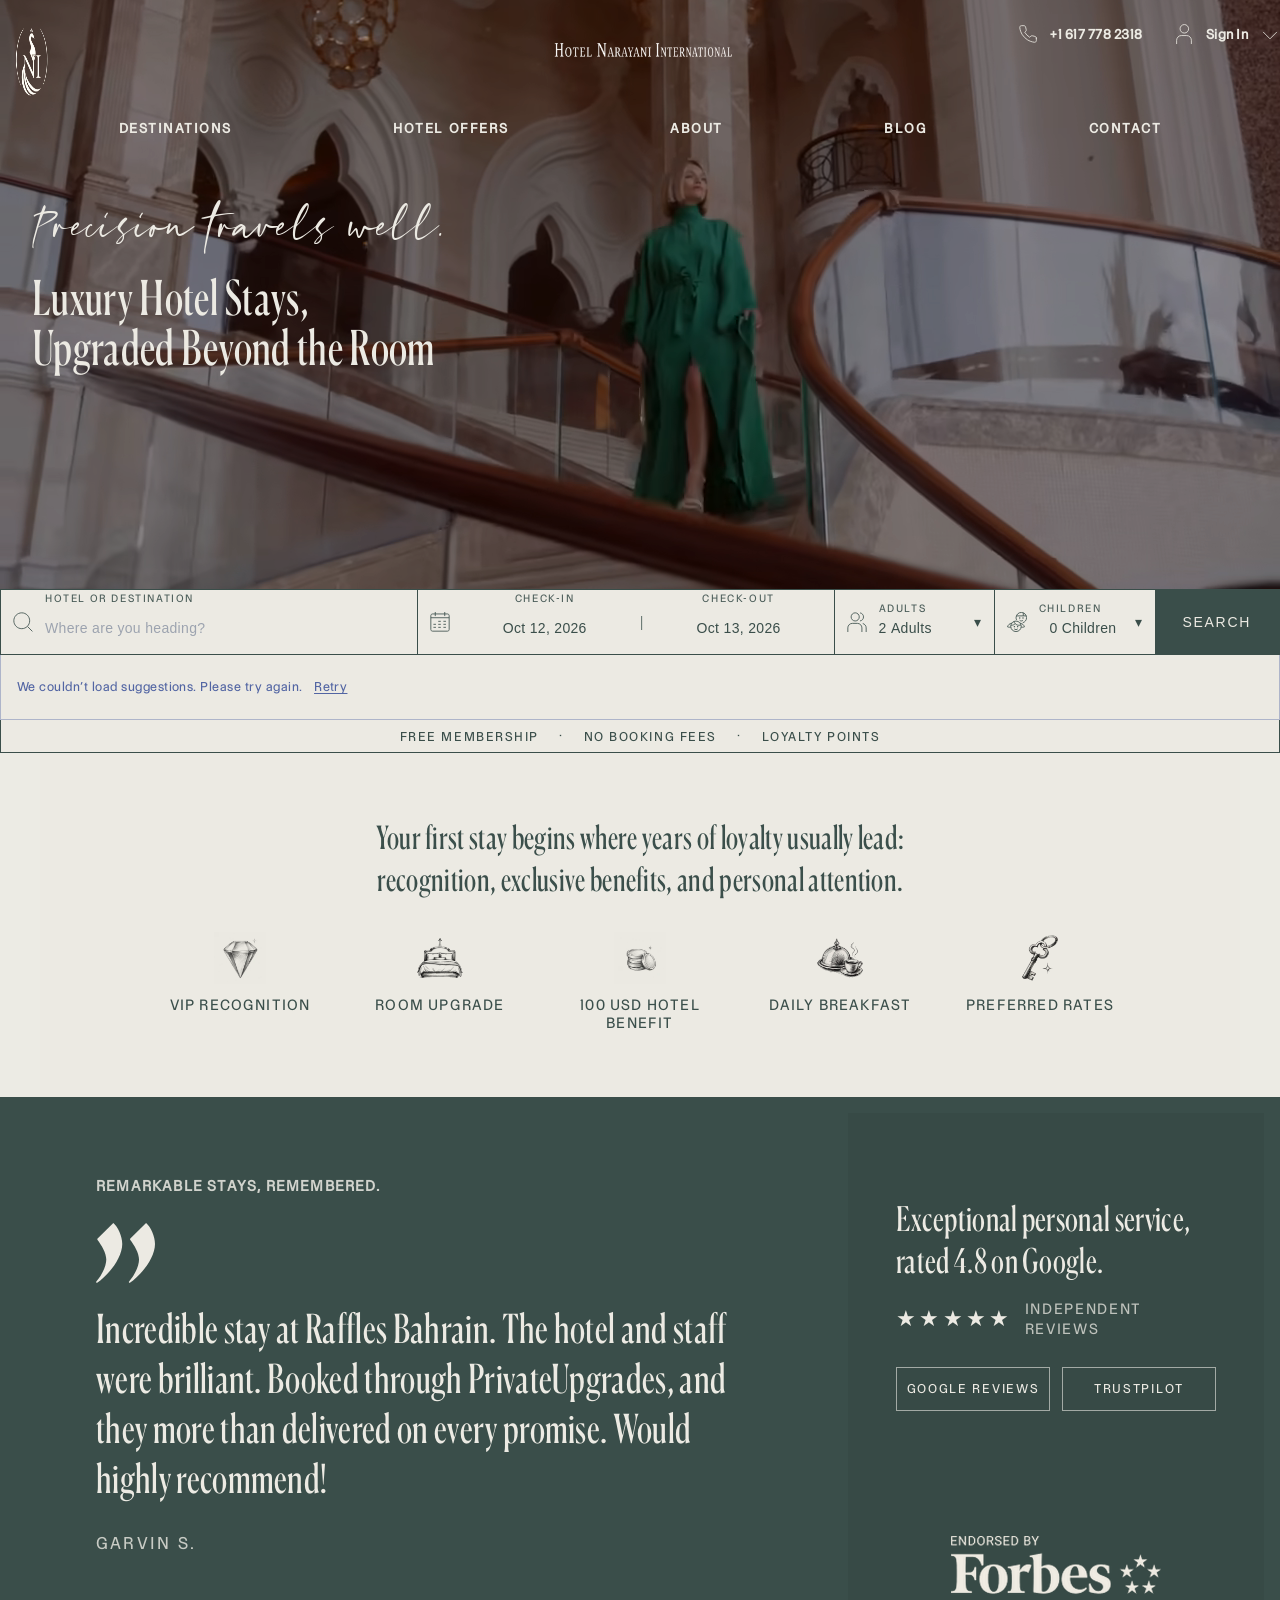
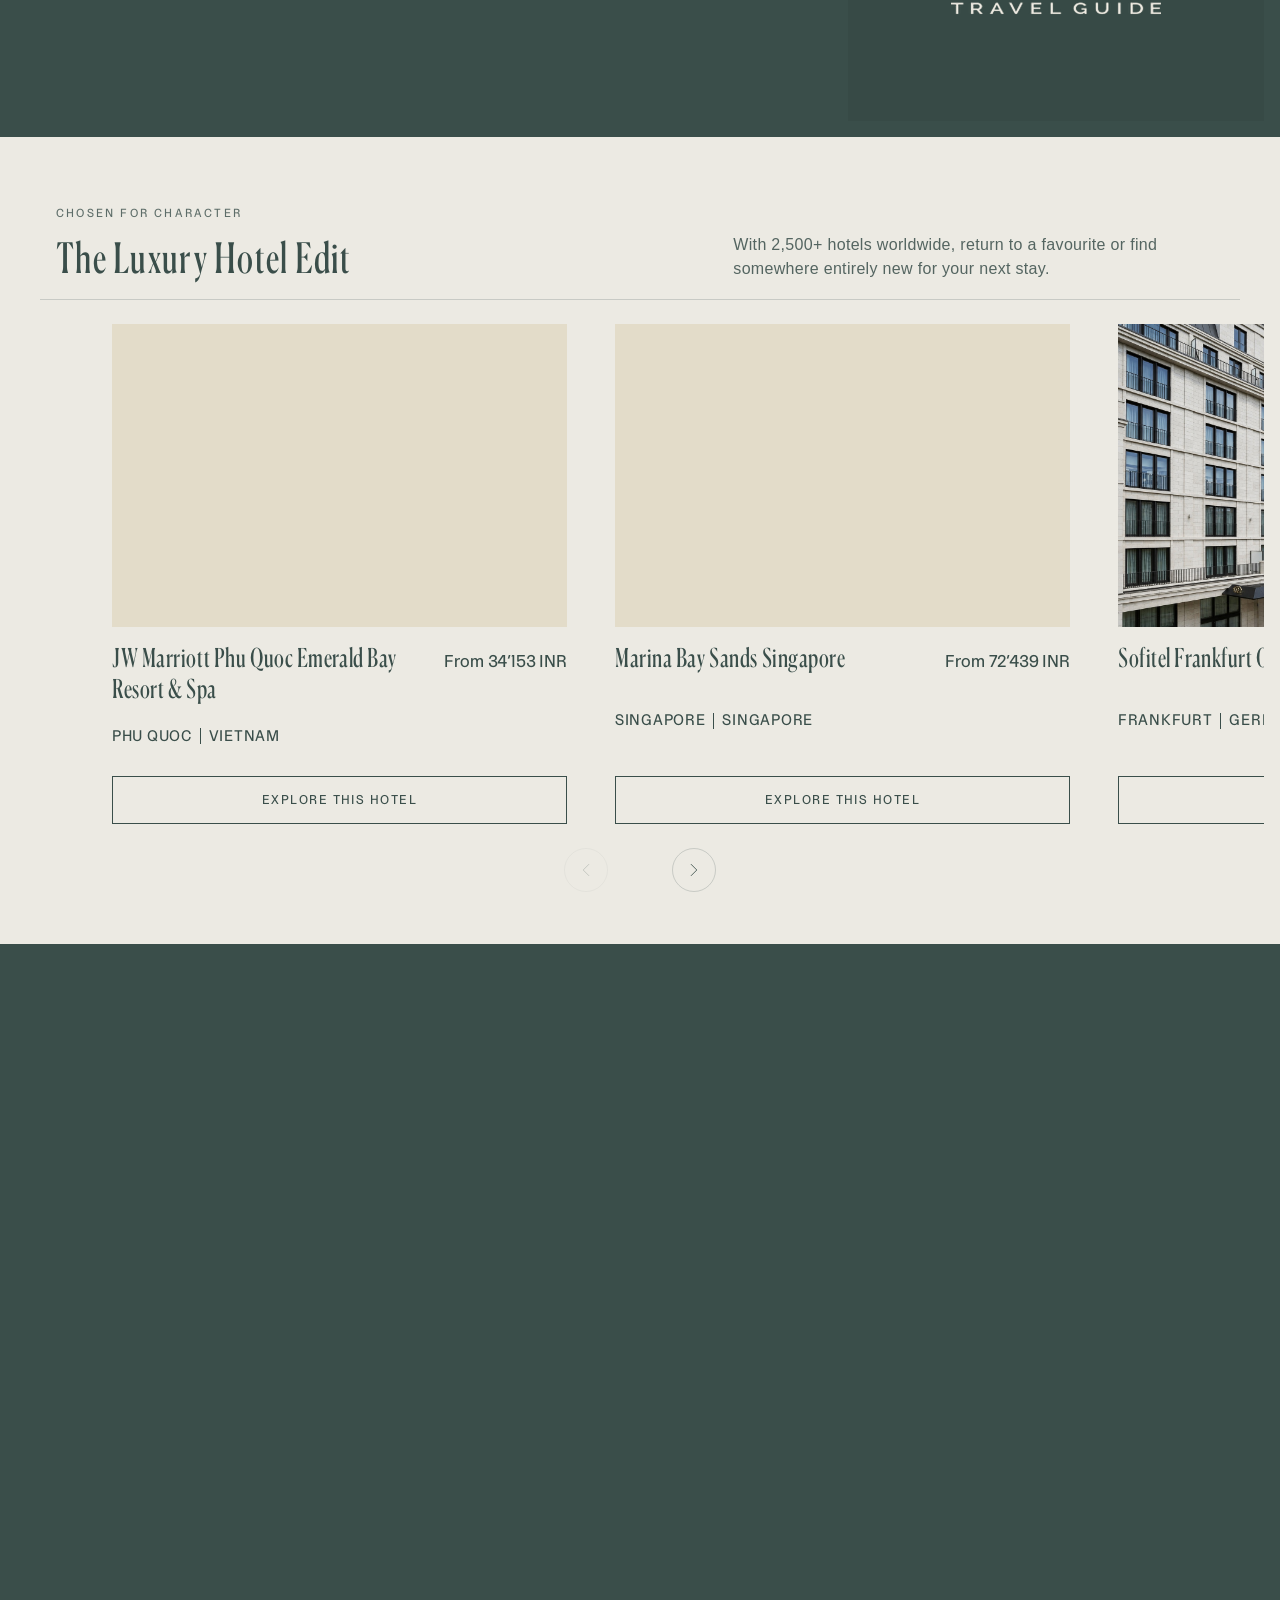
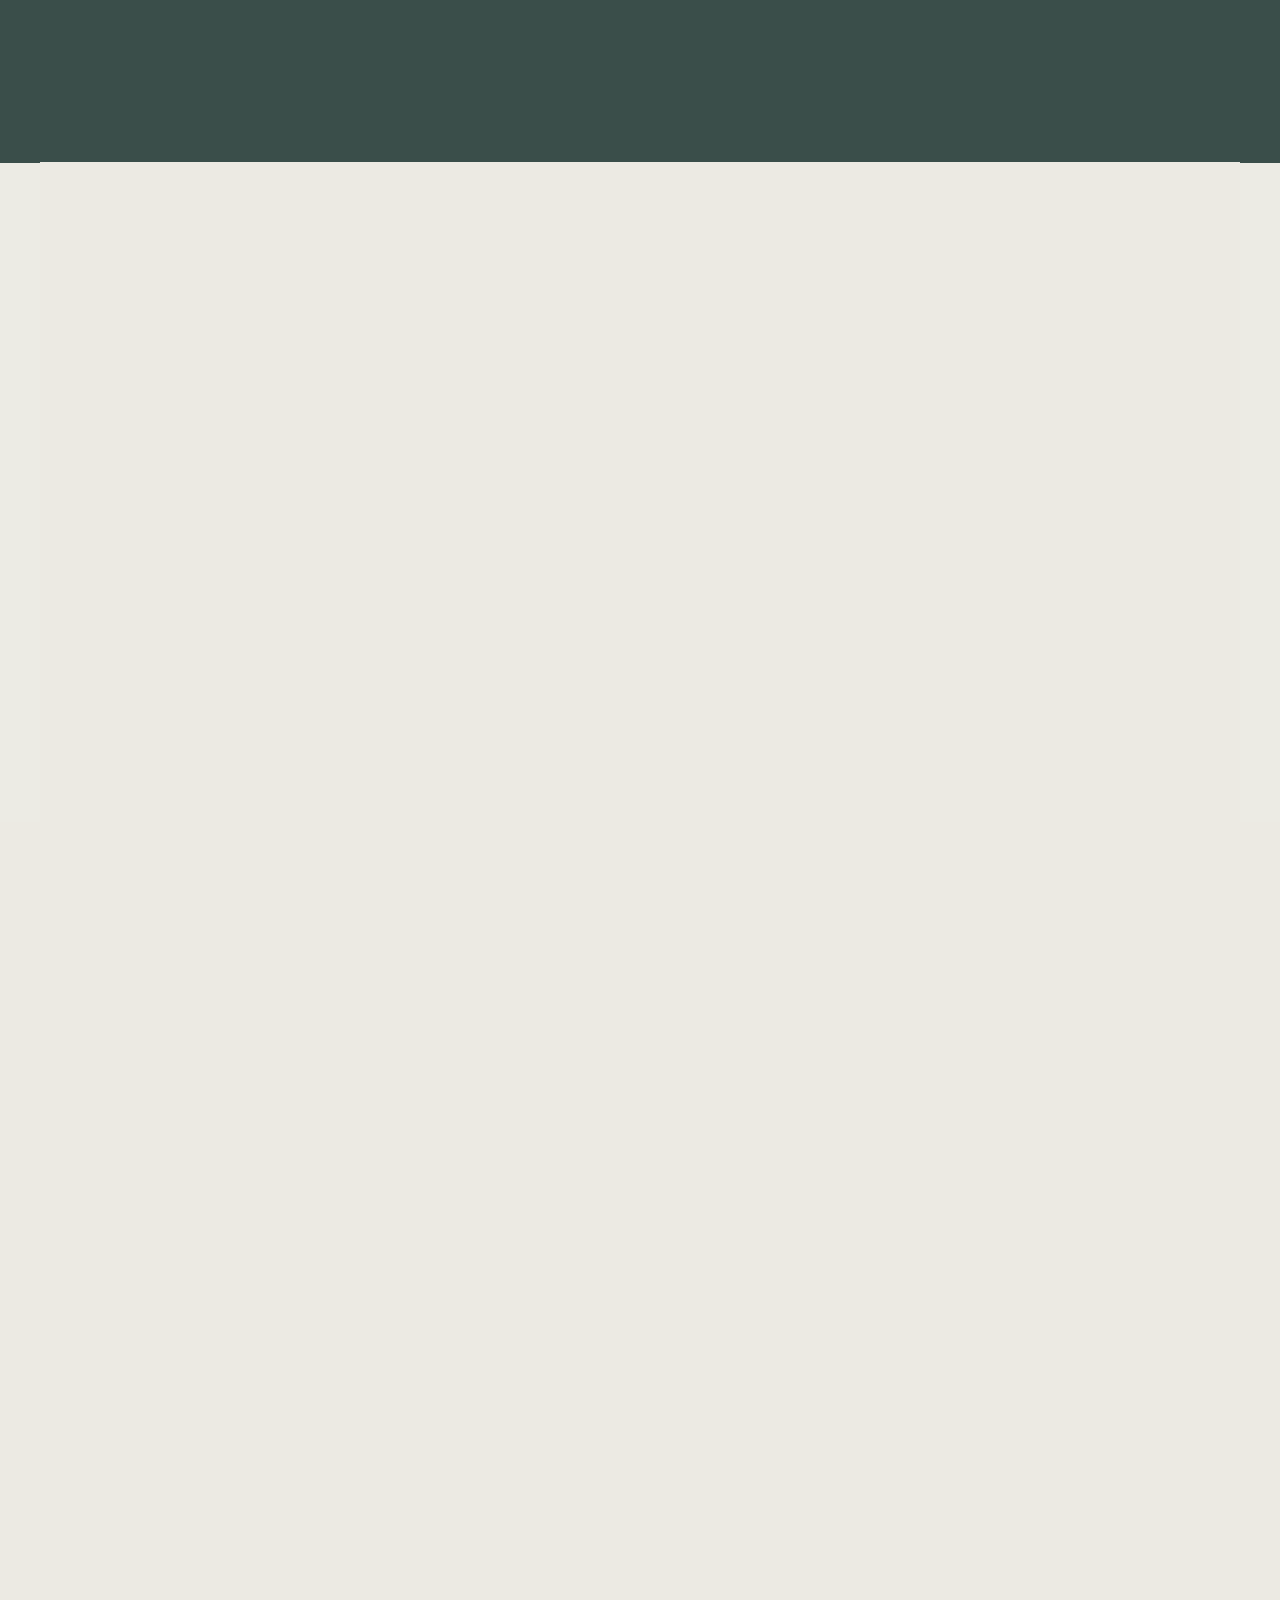
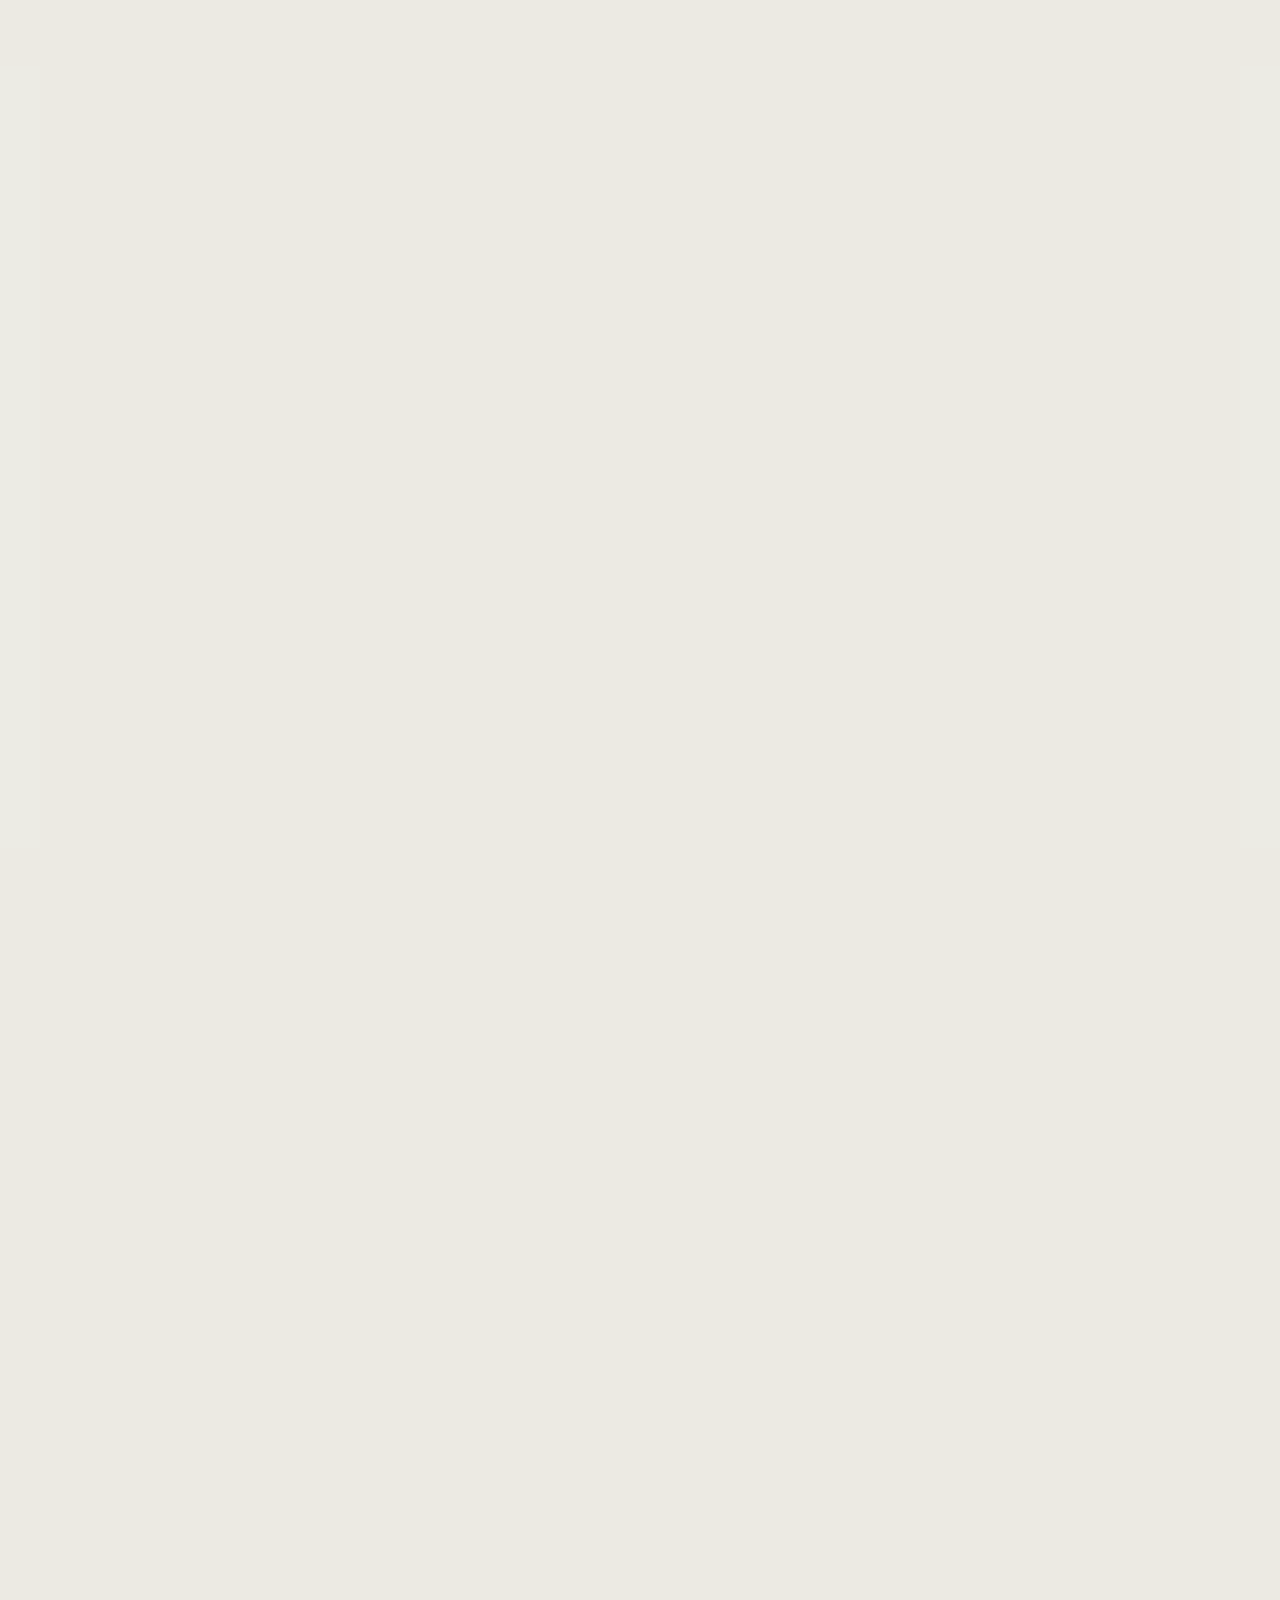
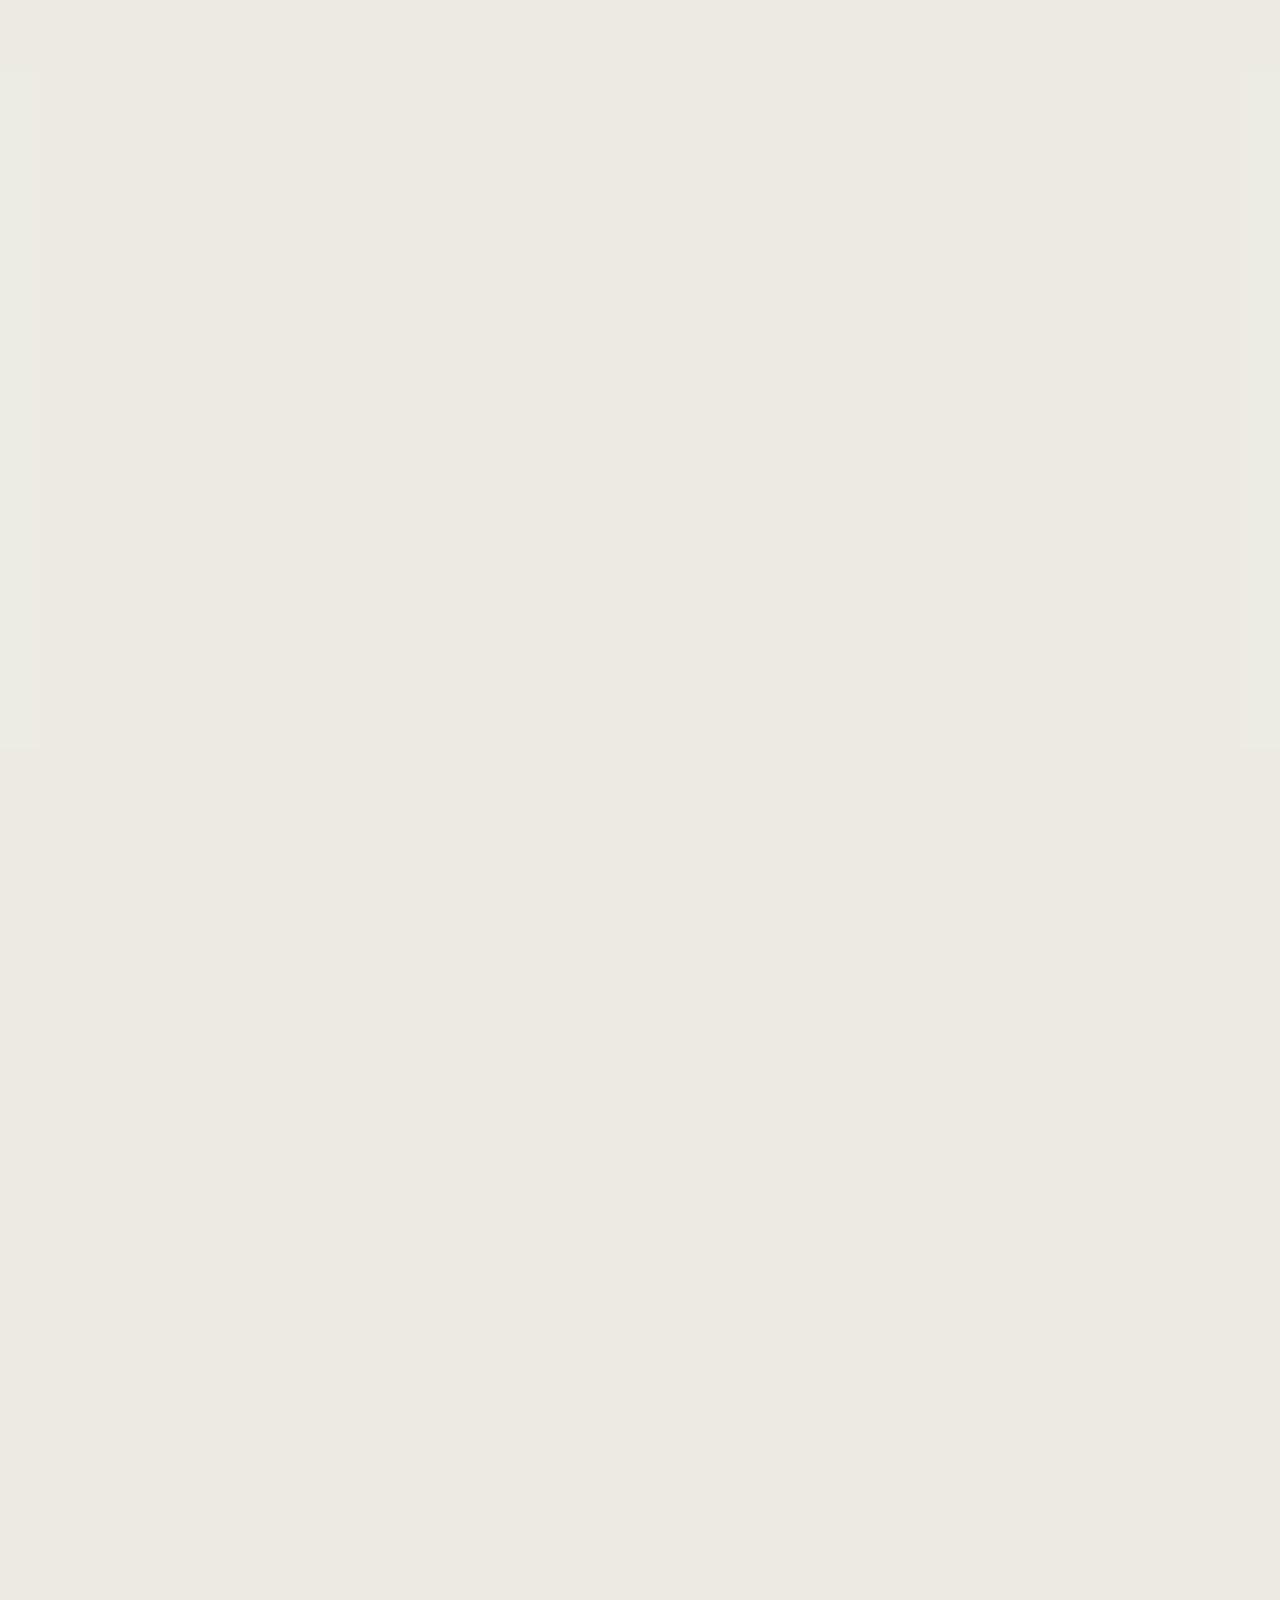
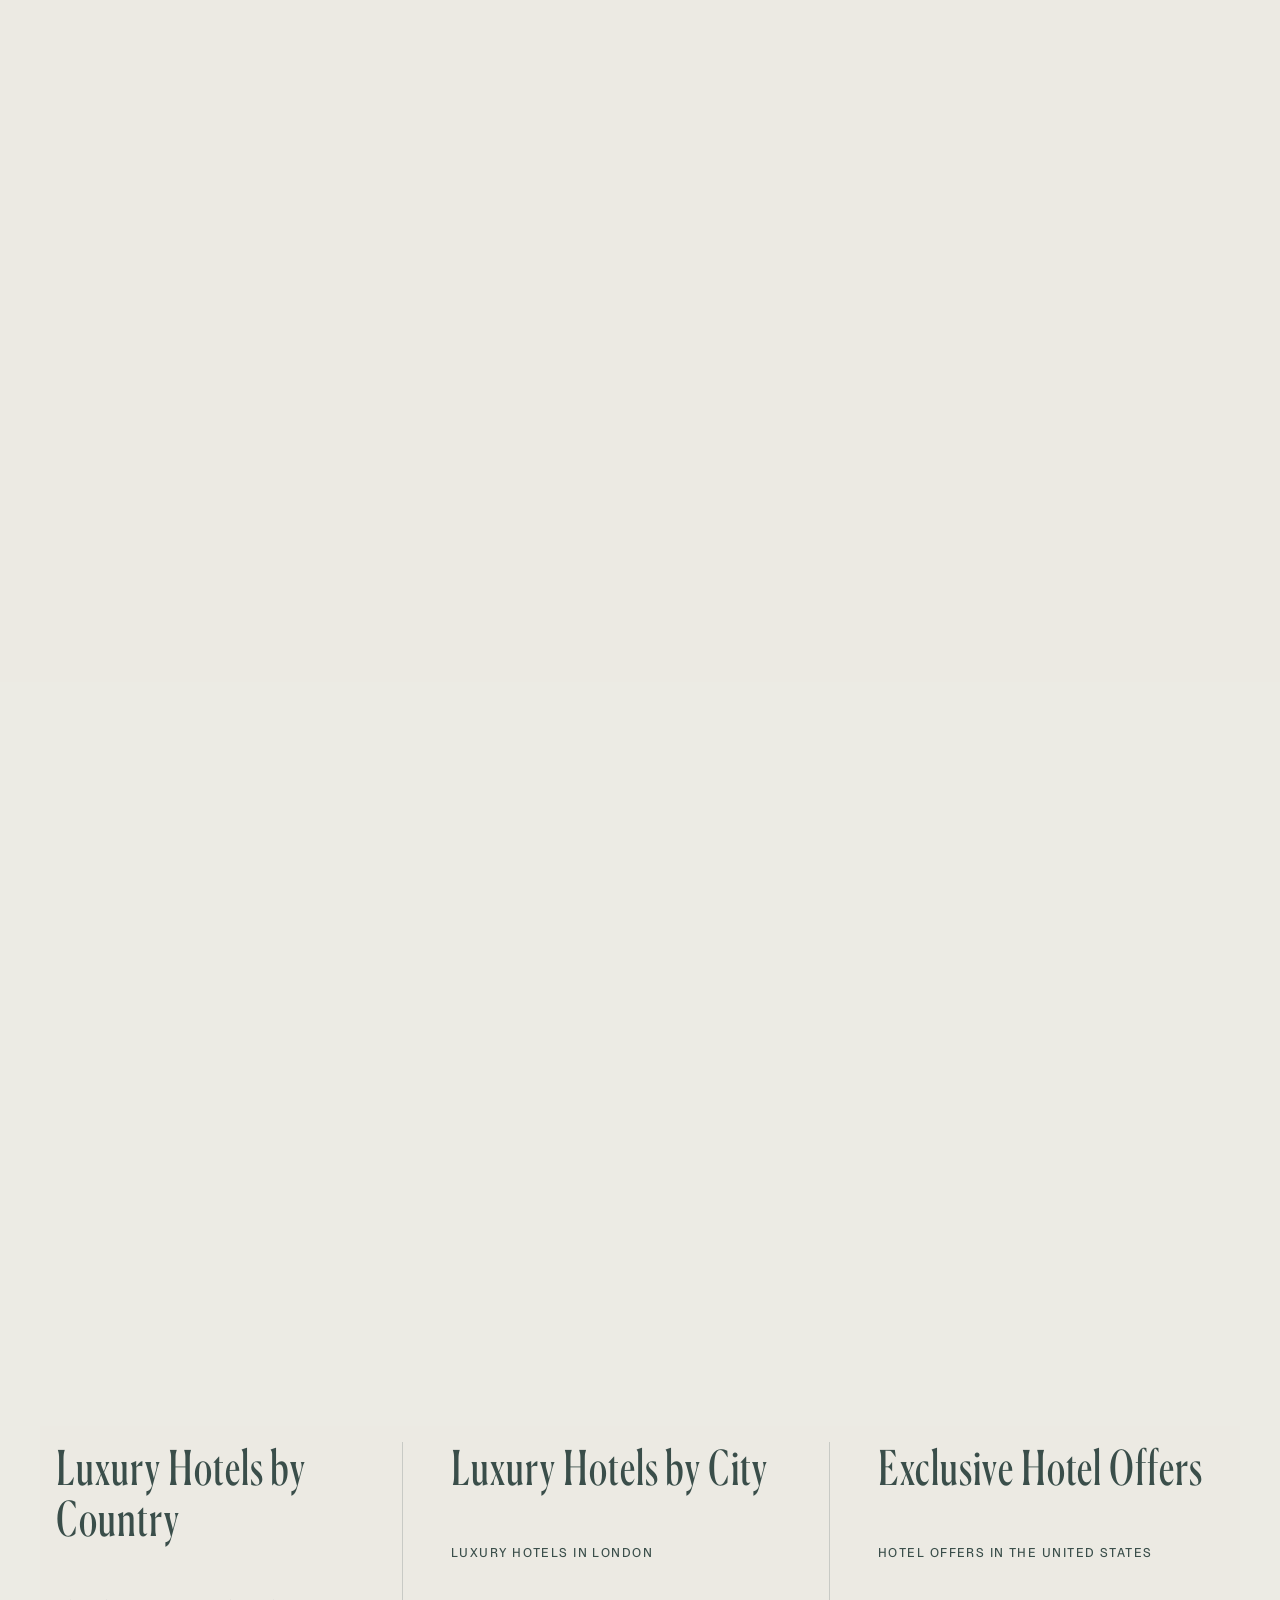
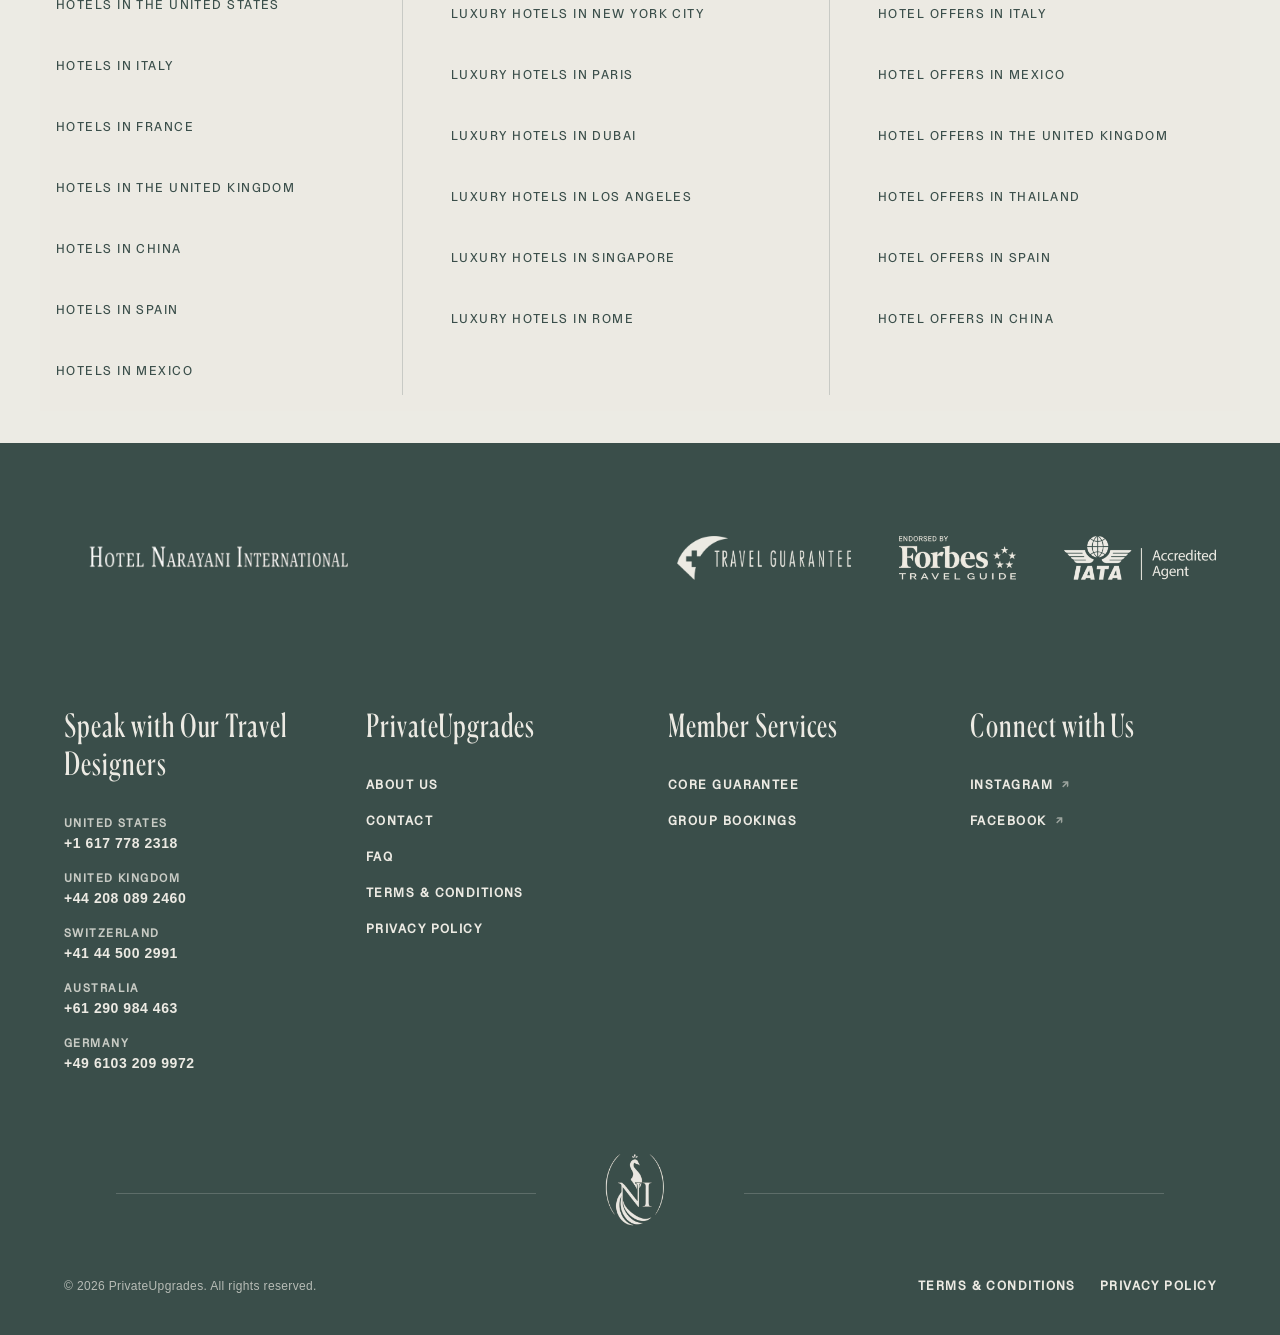
==== index.html @ 82727634 "Remove container h-11 height limit + make text logo 70px" ====
﻿<!DOCTYPE html>
<html lang="en">

<head>
    <meta charset="UTF-8">
    <meta name="viewport" content="width=device-width, initial-scale=1.0">
    
        
    <link rel="preload" as="image" href="images/home/hero/hero-poster-03.webp" type="image/webp" media="(max-width: 767px)" fetchpriority="high">
    <link rel="preload" as="image" href="images/home/hero/hero-poster-02.webp" type="image/webp" media="(min-width: 768px)" fetchpriority="high">
    

    <title>Discover &amp; Book Luxury Hotels Worldwide | PrivateUpgrades</title>
    <meta name="base-url" content="https://www.privateupgrades.com">

    
                        <meta name="description" content="Get Room &amp; Suite upgrades and VIP benefits in the best 5-star luxury hotels worldwide. Book online and get service from your personal Travel Designer!">
            
    <meta http-equiv="X-UA-Compatible" content="IE=edge">
<meta name="csrf-token" content="RYuBSV0yjULJqmbfoOd7Odouqlas0uU1XlEUVOK4" />

<link rel="preconnect" href="https://media.privateupgrades.com" crossorigin />
<link rel="dns-prefetch" href="https://media.privateupgrades.com/" />

<link rel="icon" type="image/png" sizes="32x32" href="images/icons/favicon-32x32.png">
<link rel="icon" type="image/png" sizes="16x16" href="images/icons/favicon-16x16.png">
<link rel="icon" type="image/png" sizes="192x192" href="images/icons/android-chrome-192x192.png">
<link rel="shortcut icon" href="images/icons/favicon.ico">
<link rel="apple-touch-icon" sizes="180x180" href="images/icons/apple-touch-icon.png">
<script>
    (function(w) {
        'use strict';

        // Legacy head snippets may still read dataLayer before any optional event.
        w.dataLayer = w.dataLayer || [];
        if (w.__puTrackingEventsReady === true) return;

        var dedupe = new Map();
        var dedupeLimit = 256;
        var diagnosticLimit = 20;
        var reporting = false;
        var initialQueue = [];
        var initialValueCount = 0;
        var initialTimer = null;
        var initialClosed = false;

        if (!w.PUTrackingConsent) {
            w.PUTrackingConsent = { analytics: false, advertising: false, functionality: false };
        }
        if (!Array.isArray(w.PUTrackingDiagnostics)) w.PUTrackingDiagnostics = [];

        function diagnostic(provider, kind) {
            if (reporting) return false;
            reporting = true;
            // Never include an exception message, URL, payload, key or form data.
            var entry = { provider: provider, kind: kind, severity: 'warning' };
            try {
                try {
                    var entries = w.PUTrackingDiagnostics;
                    if (Array.isArray(entries)) {
                        entries.push(entry);
                        if (entries.length > diagnosticLimit) entries.splice(0, entries.length - diagnosticLimit);
                    }
                } catch (ignored) {}
                try {
                    w.dispatchEvent(new w.CustomEvent('pu_tracking_diagnostic', { detail: entry }));
                } catch (ignored) {}
            } finally {
                reporting = false;
            }
            return true;
        }

        function granted(category) {
            return Boolean(w.PUTrackingConsent && w.PUTrackingConsent[category] === true);
        }

        function release(keys) {
            keys.forEach(function(key) { dedupe.delete(key); });
        }

        function reserve(keys) {
            if (keys.some(function(key) { return dedupe.has(key); })) return false;
            // Document-local at-most-one-attempt: never evict an attempted key.
            // Reject new deduplicated events at capacity, rather than permit old duplicates.
            if (dedupe.size + keys.length > dedupeLimit) return false;
            keys.forEach(function(key) { dedupe.set(key, 'pending'); });
            return true;
        }

        function schedulePrepared(batch, category, keys) {
            try {
                w.setTimeout(function() {
                    var attempted = false;
                    try {
                        if (!granted(category)) {
                            release(keys);
                            return;
                        }
                        var layer = w.dataLayer;
                        if (layer === undefined || layer === null) layer = w.dataLayer = [];
                        var push = layer.push;
                        if (typeof push !== 'function') {
                            release(keys);
                            diagnostic('dataLayer', 'push_unavailable');
                            return;
                        }
                        // One timer and one multi-argument push keep reset + event together.
                        // An attempt is not proof of delivery, including a partial push + throw.
                        attempted = true;
                        keys.forEach(function(key) { dedupe.set(key, 'attempted'); });
                        push.apply(layer, batch);
                    } catch (ignored) {
                        if (!attempted) release(keys);
                        diagnostic('dataLayer', 'dispatch_failed');
                    }
                }, 0);
                return true;
            } catch (ignored) {
                release(keys);
                diagnostic('tracking', 'schedule_failed');
                return false;
            }
        }

        function finishInitial(existing) {
            initialClosed = true;
            var pending = initialQueue;
            initialQueue = [];
            initialValueCount = 0;
            if (initialTimer !== null) {
                try { w.clearTimeout(initialTimer); } catch (ignored) {}
                initialTimer = null;
            }
            pending.forEach(function(item) {
                try {
                    if (existing === true && w.PUTrackingConsentReady === true && granted(item.category)) {
                        schedulePrepared(item.batch, item.category, item.keys);
                    } else {
                        release(item.keys);
                    }
                } catch (ignored) {
                    release(item.keys);
                }
            });
        }

        w.addEventListener('pu_tracking_consent_ready', function(event) {
            try {
                finishInitial(Boolean(event.detail && event.detail.existing === true));
            } catch (ignored) {
                finishInitial(false);
            }
        });

        function trackBatch(events, options) {
            var keys = [];
            var reserved = false;
            try {
                options = options || {};
                var category = options.category === undefined ? 'analytics' : options.category;
                if (category !== 'analytics' && category !== 'advertising') return false;
                var awaitInitial = options.initialConsent === true && w.PUTrackingConsentReady === false;
                if (awaitInitial && initialClosed) return false;
                if (!awaitInitial && !granted(category)) return false;
                if (!Array.isArray(events) || events.length === 0) return false;
                if (events.some(function(event) { return !event || typeof event !== 'object' || Array.isArray(event); })) return false;

                // Snapshot JSON data now; caller mutations cannot change a reserved event.
                var batch = JSON.parse(JSON.stringify(events));
                if (batch.some(function(event) { return !event || typeof event !== 'object' || Array.isArray(event); })) return false;
                // Only explicitly marked render-time snapshots may await a returning user's
                // already-existing CMP decision. Nothing is persisted or replayed on new consent.
                if (awaitInitial && initialValueCount + batch.length > 20) return false;
                if (options.dedupeKey !== undefined) {
                    if (typeof options.dedupeKey !== 'string' || !options.dedupeKey || options.dedupeKey.length > 256) return false;
                    var eventNames = batch.filter(function(event) { return typeof event.event === 'string'; })
                        .map(function(event) { return event.event; });
                    keys.push(category + ':explicit:' + JSON.stringify([eventNames, options.dedupeKey]));
                } else {
                    batch.forEach(function(event) {
                        if (event.event !== 'purchase') return;
                        var transaction = event.ecommerce && event.ecommerce.transaction_id;
                        if (transaction === undefined || transaction === null || transaction === '') transaction = event.transaction_id;
                        if ((typeof transaction === 'string' && transaction.length > 0 && transaction.length <= 256)
                            || (typeof transaction === 'number' && Number.isFinite(transaction))) {
                            keys.push(category + ':purchase:' + String(transaction));
                        }
                    });
                }
                // Two identical purchases within one batch are not two transactions.
                if (new Set(keys).size !== keys.length || keys.length > dedupeLimit) return false;
                if (!reserve(keys)) return false;
                reserved = true;
                if (awaitInitial) {
                    if (initialTimer === null) {
                        initialTimer = w.setTimeout(function() { finishInitial(false); }, 10000);
                    }
                    initialQueue.push({ batch: batch, category: category, keys: keys });
                    initialValueCount += batch.length;
                    return true;
                }
                return schedulePrepared(batch, category, keys);
            } catch (ignored) {
                if (reserved) release(keys);
                diagnostic('tracking', 'schedule_failed');
                return false;
            }
        }

        w.PUTrackBatch = trackBatch;
        w.PUTrack = function(event, options) { return trackBatch([event], options); };
        w.PUReportTrackingDiagnostic = function(provider, kind) {
            var providers = ['tracking', 'dataLayer', 'google_ads', 'gtm', 'cookiefirst'];
            var kinds = ['schedule_failed', 'dispatch_failed', 'push_unavailable', 'third_party_resource_error',
                'load_failed', 'load_timeout', 'script_load_failed', 'script_load_timeout', 'consent_update_failed'];
            if (typeof provider !== 'string' || providers.indexOf(provider) < 0
                || typeof kind !== 'string' || kinds.indexOf(kind) < 0) return false;
            // True means accepted for best-effort diagnostics, not guaranteed persistence.
            return diagnostic(provider, kind);
        };

        // Pure classifier: no global listener, suppression or URL-bearing diagnostic.
        w.PUClassifyTrackingResourceError = function(event) {
            try {
                if (!w.Event || !(event instanceof w.Event) || event.type !== 'error') return null;
                if ((w.ErrorEvent && event instanceof w.ErrorEvent) || event.error) return null;
                var target = event.target;
                if (!target || target.tagName !== 'SCRIPT') return null;
                if (w.HTMLScriptElement && !(target instanceof w.HTMLScriptElement)) return null;
                var source = new URL(target.src);
                if (source.protocol !== 'https:' || source.hostname !== 'googleads.g.doubleclick.net'
                    || source.port || source.username || source.password
                    || source.pathname.indexOf('/pagead/viewthroughconversion/') !== 0) return null;
                return { provider: 'google_ads', kind: 'third_party_resource_error', severity: 'warning' };
            } catch (ignored) {
                return null;
            }
        };

        w.__puTrackingEventsReady = true;
    })(window);
</script>

        <script>
    (function(w, d, config) {
        'use strict';
        if (w.PUConsentRuntimeInitialized) return;
        w.PUConsentRuntimeInitialized = true;

        var previousConsent = '';
        var tagManagerScheduled = false;
        var tagManagerStarted = false;
        var defaultsReady = false;
        w.dataLayer = w.dataLayer || [];
        w.PUTrackingConsent = { advertising: false, analytics: false, functionality: false };
        w.PUTrackingConsentReady = false;
        w.gtag = w.gtag || function() { w.dataLayer.push(arguments); };

        function initialConsentResolved(existing) {
            if (w.PUTrackingConsentReady) return;
            w.PUTrackingConsentReady = true;
            try {
                w.dispatchEvent(new w.CustomEvent('pu_tracking_consent_ready', {
                    detail: { existing: existing === true }
                }));
            } catch (_) { /* Readiness diagnostics never block the page. */ }
        }

        function report(provider, kind) {
            try {
                if (typeof w.PUReportTrackingDiagnostic === 'function') {
                    w.PUReportTrackingDiagnostic(provider, kind);
                }
            } catch (_) { /* Diagnostics are also optional. */ }
        }

        function consentCommand() {
            try {
                w.gtag.apply(w, arguments);
                return true;
            } catch (_) {
                report('gtm', 'dispatch_failed');
                return false;
            }
        }

        // Timeout is diagnostic only: no retry storm, rejected promise or UI dependency.
        function loadScript(id, url, provider) {
            if (d.getElementById(id)) return;
            try {
                var script = d.createElement('script');
                var settled = false;
                var timer = w.setTimeout(function() {
                    if (!settled) {
                        report(provider, 'script_load_timeout');
                        if (provider === 'cookiefirst') initialConsentResolved(false);
                    }
                }, 10000);
                function finish(failed) {
                    if (settled) return;
                    settled = true;
                    w.clearTimeout(timer);
                    if (failed) {
                        report(provider, 'script_load_failed');
                        if (provider === 'cookiefirst') initialConsentResolved(false);
                    }
                }
                script.id = id;
                script.async = true;
                script.onload = function() { finish(false); };
                script.onerror = function() { finish(true); };
                script.src = url;
                (d.head || d.documentElement).appendChild(script);
            } catch (_) {
                report(provider, 'script_load_failed');
                if (provider === 'cookiefirst') initialConsentResolved(false);
            }
        }

        function containerConsentGranted() {
            // This mixed GTM container has analytics AND advertising All Pages tags.
            // Analytics-only loading permits Ads cookieless pings despite denied storage.
            // Fail closed until a category-separated GTM configuration is verified.
            return w.PUTrackingConsent.advertising && w.PUTrackingConsent.analytics;
        }

        function scheduleTagManager() {
            if (config.trackingEnabled === false || !defaultsReady || !containerConsentGranted() || tagManagerScheduled || tagManagerStarted) return;
            tagManagerScheduled = true;
            w.setTimeout(function() {
                tagManagerScheduled = false;
                if (!containerConsentGranted() || tagManagerStarted) return;
                tagManagerStarted = true;
                try {
                    w.dataLayer.push({ 'gtm.start': Date.now(), event: 'gtm.js' });
                } catch (_) {
                    report('gtm', 'dispatch_failed');
                    return;
                }
                loadScript('pu-google-tag-manager',
                    'https://www.googletagmanager.com/gtm.js?id=' + encodeURIComponent(config.containerId), 'gtm');
            }, 0);
        }

        function categoryGranted(consent, keys) {
            var value;
            for (var index = 0; index < keys.length; index += 1) {
                if (consent && Object.prototype.hasOwnProperty.call(consent, keys[index])) {
                    value = consent[keys[index]];
                    break;
                }
            }
            if (value && typeof value === 'object') {
                value = value.accepted != null ? value.accepted
                    : (value.granted != null ? value.granted : value.value);
            }
            return value === true || value === 1 || value === '1'
                || value === 'accepted' || value === 'granted' || value === 'true';
        }

        function synchronizeCookieFirstButtons(root) {
            var scope = root && root.querySelectorAll ? root : d;
            Array.prototype.forEach.call(
                scope.querySelectorAll('button[data-cookiefirst-action]'),
                function(button) {
                    var visibleLabel = (button.textContent || '').replace(/\s+/g, ' ').trim();
                    if (visibleLabel && button.getAttribute('aria-label') !== visibleLabel) {
                        button.setAttribute('aria-label', visibleLabel);
                    }
                }
            );
        }

        function watchCookieFirstAccessibility() {
            if (!('MutationObserver' in w)) return;

            var root = d.querySelector('dialog.cookiefirst-root');
            if (root) {
                synchronizeCookieFirstButtons(root);
                new MutationObserver(function() {
                    w.requestAnimationFrame(function() { synchronizeCookieFirstButtons(root); });
                }).observe(root, { childList: true, subtree: true, characterData: true });
                return;
            }

            var discoveryObserver = new MutationObserver(function(mutations) {
                var found = mutations.some(function(mutation) {
                    return Array.prototype.some.call(mutation.addedNodes, function(node) {
                        return node.nodeType === 1 && (
                            node.matches?.('dialog.cookiefirst-root')
                            || node.querySelector?.('dialog.cookiefirst-root')
                        );
                    });
                });

                if (!found) return;
                discoveryObserver.disconnect();
                watchCookieFirstAccessibility();
            });
            discoveryObserver.observe(d.documentElement, { childList: true, subtree: true });
        }

        w.PUApplyCookieFirstConsent = function(consent) {
            var state = {
                advertising: categoryGranted(consent, ['advertising', 'marketing']),
                analytics: categoryGranted(consent, ['performance', 'analytics']),
                functionality: categoryGranted(consent, ['functional', 'functionality'])
            };
            w.PUTrackingConsent = state;
            var signature = [state.advertising, state.analytics, state.functionality].join(':');
            if (signature === previousConsent) return;

            if (!consentCommand('consent', 'update', {
                ad_storage: state.advertising ? 'granted' : 'denied',
                ad_user_data: state.advertising ? 'granted' : 'denied',
                ad_personalization: state.advertising ? 'granted' : 'denied',
                analytics_storage: state.analytics ? 'granted' : 'denied',
                functionality_storage: state.functionality ? 'granted' : 'denied',
                personalization_storage: state.functionality ? 'granted' : 'denied',
                security_storage: 'granted'
            })) return;

            previousConsent = signature;
            try {
                w.dataLayer.push({ event: 'pu_consent_updated', pu_consent: state });
            } catch (_) {
                report('gtm', 'dispatch_failed');
                return;
            }
            scheduleTagManager();
        };

        defaultsReady = consentCommand('consent', 'default', {
            ad_storage: 'denied',
            ad_user_data: 'denied',
            ad_personalization: 'denied',
            analytics_storage: 'denied',
            functionality_storage: 'denied',
            personalization_storage: 'denied',
            security_storage: 'granted',
            wait_for_update: config.waitForUpdate
        });
        consentCommand('set', 'ads_data_redaction', true);
        consentCommand('set', 'url_passthrough', false);

        // CookieFirst emits these events on WINDOW, not document.
        w.addEventListener('cf_consent', function(event) {
            w.PUApplyCookieFirstConsent(event.detail || null);
            // A new choice must never replay events from before that choice.
            initialConsentResolved(false);
        });
        ['cf_init', 'cf_consent_loaded'].forEach(function(name) {
            w.addEventListener(name, function(event) {
                var storedConsent = w.CookieFirst && w.CookieFirst.consent;
                w.PUApplyCookieFirstConsent(storedConsent || event.detail || null);
                initialConsentResolved(Boolean(storedConsent));
            });
        });

        // Annotate resource failures; do not hide browser errors or JS exceptions.
        w.addEventListener('error', function(event) {
            try {
                if (typeof w.PUClassifyTrackingResourceError === 'function'
                    && w.PUClassifyTrackingResourceError(event)) {
                    report('google_ads', 'script_load_failed');
                }
            } catch (_) { /* An optional classifier must not generate another error. */ }
        }, true);

        if (w.CookieFirst && w.CookieFirst.consent) {
            w.PUApplyCookieFirstConsent(w.CookieFirst.consent);
            initialConsentResolved(true);
        }
        watchCookieFirstAccessibility();
        loadScript('pu-cookiefirst', config.cmpUrl, 'cookiefirst');
    })(window, document, {
        trackingEnabled: true,
        containerId: "GTM-P5H5XS4",
        cmpUrl: "https:\/\/consent.cookiefirst.com\/sites\/privateupgrades.com-fdfed655-25e0-4855-8fb8-77b8b9858971\/consent.js",
        waitForUpdate: 2000    });
</script>

            
        <script type="text/plain" data-cookiefirst-category="advertising">
            !function(f, b, e, v, n, t, s) {
                if (f.fbq) return;
                n = f.fbq = function() {
                    n.callMethod ? n.callMethod.apply(n, arguments) : n.queue.push(arguments);
                };
                if (!f._fbq) f._fbq = n;
                n.push = n;
                n.loaded = true;
                n.version = '2.0';
                n.queue = [];
                t = b.createElement(e);
                t.async = true;
                t.src = v;
                s = b.getElementsByTagName(e)[0];
                s.parentNode.insertBefore(t, s);
            }(window, document, 'script', 'https://connect.facebook.net/en_US/fbevents.js');
            fbq('init', "477847413566638");
            fbq('track', 'PageView');
        </script>
    
<!-- GTAG_ECOMMERCE -->

    
            <meta property="og:type" content="website">
        <meta property="og:site_name" content="PrivateUpgrades">
        <meta property="og:title" content="Discover &amp; Book Luxury Hotels Worldwide | PrivateUpgrades">
                    <meta property="og:description" content="Get Room &amp; Suite upgrades and VIP benefits in the best 5-star luxury hotels worldwide. Book online and get service from your personal Travel Designer!">
                <meta property="og:url" content="https://www.privateupgrades.com/">
        <meta property="og:image" content="images/social/privateupgrades-homepage-og.jpg">
        <meta property="og:image:alt" content="PrivateUpgrades luxury hotels with exclusive benefits">
                    <meta property="og:image:type" content="image/jpeg">
                            <meta property="og:image:width" content="1200">
            <meta property="og:image:height" content="630">
                <meta name="twitter:card" content="summary_large_image">
        <meta name="twitter:title" content="Discover &amp; Book Luxury Hotels Worldwide | PrivateUpgrades">
                    <meta name="twitter:description" content="Get Room &amp; Suite upgrades and VIP benefits in the best 5-star luxury hotels worldwide. Book online and get service from your personal Travel Designer!">
                <meta name="twitter:image" content="images/social/privateupgrades-homepage-og.jpg">
        <meta name="twitter:image:alt" content="PrivateUpgrades luxury hotels with exclusive benefits">
    

                                                            <meta name="robots" content="index, follow">
                                        <link rel="canonical" href="https://www.privateupgrades.com/" />
            
    
            <script type="application/ld+json">{"@context":"https://schema.org","@graph":[{"@type":["Organization","TravelAgency"],"@id":"https://www.privateupgrades.com/#organization","name":"PrivateUpgrades","alternateName":"Private Upgrades","url":"https://www.privateupgrades.com/","logo":{"@type":"ImageObject","@id":"https://www.privateupgrades.com/#logo","url":"images/logos/privateupgrades-header-forest.png","contentUrl":"images/logos/privateupgrades-header-forest.png","caption":"PrivateUpgrades"},"email":"info@privateupgrades.com","telephone":"+41 44 500 2991","foundingDate":"2001","address":{"@type":"PostalAddress","streetAddress":"Alte Haslenstrasse 5","postalCode":"9053","addressLocality":"Teufen","addressCountry":"CH"},"sameAs":["https://www.facebook.com/privateupgrades","https://www.instagram.com/privateupgrades"],"contactPoint":[{"@type":"ContactPoint","telephone":"+41 44 500 2991","contactType":"customer service","availableLanguage":["English","German"]},{"@type":"ContactPoint","telephone":"+1 617 778 2318","contactType":"customer service","areaServed":"US","availableLanguage":["English"]},{"@type":"ContactPoint","telephone":"+44 208 089 2460","contactType":"customer service","areaServed":"GB","availableLanguage":["English"]},{"@type":"ContactPoint","telephone":"+61 290 984 463","contactType":"customer service","areaServed":"AU","availableLanguage":["English"]},{"@type":"ContactPoint","telephone":"+49 6103 209 9972","contactType":"customer service","areaServed":"DE","availableLanguage":["English","German"]}]},{"@type":"WebSite","@id":"https://www.privateupgrades.com/#website","url":"https://www.privateupgrades.com/","name":"PrivateUpgrades","publisher":{"@id":"https://www.privateupgrades.com/#organization"},"inLanguage":"en"},{"@type":"WebPage","@id":"https://www.privateupgrades.com/#webpage","url":"https://www.privateupgrades.com/","name":"Discover \u0026 Book Luxury Hotels Worldwide | PrivateUpgrades","description":"Get Room \u0026 Suite upgrades and VIP benefits in the best 5-star luxury hotels worldwide. Book online and get service from your personal Travel Designer!","isPartOf":{"@id":"https://www.privateupgrades.com/#website"},"publisher":{"@id":"https://www.privateupgrades.com/#organization"},"primaryImageOfPage":{"@type":"ImageObject","url":"images/social/privateupgrades-homepage-og.jpg"},"inLanguage":"en"}]}</script>
        <script type="application/ld+json">
{"@context":"https://schema.org","@type":"FAQPage","mainEntity":[{"@type":"Question","name":"Is PrivateUpgrades membership free?","acceptedAnswer":{"@type":"Answer","text":"Yes. Classic Membership is free, with no booking fees. Your account gives you access to luxury hotel rates, exclusive benefits and support from our Travel Designers for your stay. Private Membership and Concierge are available by invitation."}},{"@type":"Question","name":"How do PrivateUpgrades rates compare with booking directly?","acceptedAnswer":{"@type":"Answer","text":"You enjoy the hotel’s Best Available Rate or better, complemented by exclusive benefits. Your rate, inclusions and cancellation terms are shown before you book."}},{"@type":"Question","name":"Which benefits are included with my booking?","acceptedAnswer":{"@type":"Answer","text":"Every booking includes daily breakfast for two and a hotel benefit, typically valued at 100 USD. Your selected rate shows the exact benefit, additional privileges and any applicable conditions."}},{"@type":"Question","name":"When are my hotel benefits confirmed?","acceptedAnswer":{"@type":"Answer","text":"Your booking confirmation lists your included benefits. Room upgrades, early check-in and late check-out are provided whenever availability allows."}},{"@type":"Question","name":"Can I still earn hotel loyalty points?","acceptedAnswer":{"@type":"Answer","text":"Yes. At hotels with a loyalty programme, you earn points on every PrivateUpgrades rate. Add your loyalty number to your booking to enjoy your status benefits alongside your PrivateUpgrades privileges."}},{"@type":"Question","name":"How can I change or cancel my booking?","acceptedAnswer":{"@type":"Answer","text":"You can cancel your booking through My Bookings, subject to the hotel’s cancellation terms. For changes, special requests or personal assistance with your stay, our Travel Designers are available around the clock."}}]}
</script>
    
    <link rel="preload" href="fonts/canela-condensed-regular.woff2" as="font" type="font/woff2" crossorigin>
<link rel="preload" href="fonts/control-upright-regular.woff2" as="font" type="font/woff2" crossorigin>
<link rel="preload" href="fonts/control-upright-medium.woff2" as="font" type="font/woff2" crossorigin>

    <link rel="preload" href="fonts/girly-moods-demo.woff2" as="font" type="font/woff2" crossorigin>
            <link rel="preload" as="style" href="css/homepage.css">
    <link rel="stylesheet" href="css/homepage.css"
                    data-fallback-stylesheet="/v2/css/app.css?id=ee6bad5f7bd03e1a1cb46e1c872f1c23"
            onerror="this.onerror=null;this.href=this.dataset.fallbackStylesheet"
        >

    
    <style data-pu-responsive-map-popup>
    /* Include landscape iPads without changing mouse-driven desktop layouts. */
    @media (max-width: 1024px), (hover: none) and (pointer: coarse) and (max-width: 1366px) {
        .map-shell .gm-style .gm-style-iw-c,
        #vueHotelMap .gm-style .gm-style-iw-c {
            min-width: 0 !important;
            max-width: min(290px, calc(100vw - 48px)) !important;
        }

        /* Respect Google's calculated height instead of clipping the content.
           Scrolling is a fallback for very short maps or exceptionally long names. */
        .map-shell .gm-style .gm-style-iw-d,
        #vueHotelMap .gm-style .gm-style-iw-d {
            overflow-x: hidden !important;
            overflow-y: auto !important;
        }

        .map-shell .pu-map-popup__media,
        #vueHotelMap .pu-map-popup__media,
        #vueHotelMap .pu-map-popup__image {
            display: none !important;
        }

        .map-shell .pu-map-popup__card,
        #vueHotelMap .pu-map-popup__card,
        #vueHotelMap .leaflet-popup-content {
            width: min(290px, calc(100vw - 48px)) !important;
            max-width: 100% !important;
            box-sizing: border-box;
        }

        .map-shell .pu-map-popup__title,
        #vueHotelMap .pu-map-popup__title {
            padding-inline-end: 44px;
            white-space: normal;
            overflow-wrap: anywhere;
            font-size: 22px;
            line-height: 1.2;
        }

        #vueHotelMap .pu-map-popup__body {
            padding: 12px 16px;
        }
    }
</style>

    

    <meta name="google-site-verification" content="rqja590i02C8XjThG4c8tRVDFIrnSlOQNC3l-6JQYuA" />
    <meta name="facebook-domain-verification" content="qel0g3h7lpshser189m2cju51dkcpq" />

    <script>
        var routeSys = "https://www.privateupgrades.com/checkAvailability";
        window.PUImageConfig = {"webp":true,"avif":false};
    </script>

</head>

<body class="">


    <a href="#main-content"
        class="sr-only focus:not-sr-only focus:absolute focus:top-4 focus:left-4 focus:z-[1000] focus:bg-cream focus:text-forest focus:px-4 focus:py-2">
        Skip to main content
    </a>

    
            <button
    type="button"
    data-signup-open
    data-floating-membership-cta
    style="color: #0f2a23;"
    class="pointer-events-none fixed bottom-4 left-4 right-4 z-[100] flex h-12 translate-y-3 items-center justify-center border-0 bg-accent px-5 text-forest opacity-0 shadow-[0_10px_30px_rgba(26,43,40,0.10)] backdrop-blur-sm transition-all duration-300 hover:bg-accent focus-visible:outline focus-visible:outline-1 focus-visible:outline-offset-3 focus-visible:outline-cream md:bottom-6 md:left-auto md:right-6 md:h-28 md:w-28 md:flex-col md:rounded-full md:p-0 md:hover:-translate-y-0.5"
    aria-label="Become a Member – free membership"
    aria-haspopup="dialog"
    aria-hidden="true"
    disabled
>
    <span class="whitespace-nowrap font-controlreg text-[12px] font-medium uppercase tracking-[0.13em] md:hidden">
        Become a Member&nbsp;&nbsp;·&nbsp;&nbsp;Free Membership
    </span>

    <span class="relative hidden flex-col items-center md:flex">
        <span class="font-controlreg text-[10px] font-medium uppercase leading-none tracking-[0.18em] text-forest" style="color: inherit;">
            Become a
        </span>
        <span class="mt-1.5 font-canela text-[23px] font-normal leading-none tracking-[0.01em] text-forest" style="color: inherit;">
            Member
        </span>
        <span class="mt-2 font-controlreg text-[10px] font-medium uppercase leading-none tracking-[0.16em] text-forest" style="color: inherit;">
            Free
        </span>
    </span>
</button>

<script>
    (function () {
        function initializeFloatingMembershipCta() {
            var button = document.querySelector('[data-floating-membership-cta]');
            if (!button || button.dataset.visibilityReady === '1') {
                return;
            }

            button.dataset.visibilityReady = '1';

            var hero = document.querySelector('[data-mobile-header], body > header, header');
            var introPerks = document.querySelector('[data-homepage-benefit-icons]');
            var finalMembershipCta = document.querySelector('[data-final-membership-cta]');
            // Keep the reading area clear while a destination or offers guide
            // is visible. Hotel cards retain their own membership actions.
            // The final membership block is handled separately below.
            var quietZones = Array.prototype.slice.call(document.querySelectorAll('footer, [data-location-editorial]'));
            var signupOverlay = document.querySelector('[data-signup-overlay]');
            var isHotelDetail = document.body.classList.contains('page-hotel-detail');
            var heroPassed = !hero;
            var introPassed = !introPerks;
            var finalCtaNearby = false;
            var quietZoneNearby = quietZones.some(isQuietZoneNearby);
            var signupOpen = false;

            function isQuietZoneNearby(zone) {
                var rect = zone.getBoundingClientRect();
                return rect.top <= window.innerHeight + 96 && rect.bottom >= -96;
            }

            function updateVisibility() {
                var shouldShow = heroPassed && introPassed && !finalCtaNearby && !quietZoneNearby && !signupOpen;

                button.classList.toggle('opacity-0', !shouldShow);
                button.classList.toggle('translate-y-3', !shouldShow);
                button.classList.toggle('pointer-events-none', !shouldShow);
                button.classList.toggle('opacity-100', shouldShow);
                button.classList.toggle('translate-y-0', shouldShow);
                button.disabled = !shouldShow;
                button.setAttribute('aria-hidden', shouldShow ? 'false' : 'true');
            }

            if (quietZones.length) {
                var quietZoneStates = new Map();

                if ('IntersectionObserver' in window) {
                    var quietZoneObserver = new IntersectionObserver(function (entries) {
                        entries.forEach(function (entry) {
                            quietZoneStates.set(entry.target, entry.isIntersecting);
                        });
                        quietZoneNearby = Array.from(quietZoneStates.values()).some(Boolean);
                        updateVisibility();
                    }, {
                        rootMargin: '96px 0px 96px 0px',
                        threshold: 0,
                    });

                    quietZones.forEach(function (zone) {
                        quietZoneStates.set(zone, isQuietZoneNearby(zone));
                        quietZoneObserver.observe(zone);
                    });
                } else {
                    var updateQuietZoneState = function () {
                        quietZoneNearby = quietZones.some(isQuietZoneNearby);
                        updateVisibility();
                    };

                    window.addEventListener('scroll', updateQuietZoneState, { passive: true });
                    window.addEventListener('resize', updateQuietZoneState, { passive: true });
                    updateQuietZoneState();
                }
            }

            if (hero) {
                var updateHeroState = function () {
                    heroPassed = isHotelDetail
                        ? window.scrollY >= 240
                        : hero.getBoundingClientRect().bottom <= 0;
                    updateVisibility();
                };

                if (!isHotelDetail && 'IntersectionObserver' in window) {
                    new IntersectionObserver(updateHeroState, {
                        threshold: 0,
                    }).observe(hero);
                } else {
                    window.addEventListener('scroll', updateHeroState, { passive: true });
                }

                window.addEventListener('resize', updateHeroState, { passive: true });
                updateHeroState();
            }

            if (introPerks) {
                var updateIntroState = function () {
                    introPassed = introPerks.getBoundingClientRect().bottom <= Math.min(96, window.innerHeight * 0.14);
                    updateVisibility();
                };

                window.addEventListener('scroll', updateIntroState, { passive: true });
                window.addEventListener('resize', updateIntroState, { passive: true });
                updateIntroState();
            }

            if (finalMembershipCta) {
                if ('IntersectionObserver' in window) {
                    new IntersectionObserver(function (entries) {
                        finalCtaNearby = entries.some(function (entry) {
                            return entry.isIntersecting;
                        });
                        updateVisibility();
                    }, {
                        rootMargin: '200px 0px 200px 0px',
                        threshold: 0,
                    }).observe(finalMembershipCta);
                } else {
                    var updateFinalCtaState = function () {
                        var rect = finalMembershipCta.getBoundingClientRect();
                        finalCtaNearby = rect.top <= window.innerHeight + 200 && rect.bottom >= -200;
                        updateVisibility();
                    };

                    window.addEventListener('scroll', updateFinalCtaState, { passive: true });
                    window.addEventListener('resize', updateFinalCtaState, { passive: true });
                    updateFinalCtaState();
                }
            }

            if (signupOverlay) {
                var updateSignupState = function () {
                    signupOpen = signupOverlay.getAttribute('aria-hidden') === 'false';
                    updateVisibility();
                };

                new MutationObserver(updateSignupState).observe(signupOverlay, {
                    attributes: true,
                    attributeFilter: ['aria-hidden', 'class'],
                });
                updateSignupState();
            }

            updateVisibility();
        }

        if (document.readyState === 'loading') {
            document.addEventListener('DOMContentLoaded', initializeFloatingMembershipCta, { once: true });
        } else {
            initializeFloatingMembershipCta();
        }
    })();
</script>
    
    
            <header class="absolute inset-x-0 top-0 z-[115]" data-mobile-header>
            <style id="pu-navbar-search-alignment">
        /* Critical visibility also covers pages served with older CSS bundles. */
        @media (max-width: 1023px) {
            .pu-site-navbar-row .pu-nav-mobile-only { display: flex !important; }
            .pu-site-navbar-row .pu-nav-desktop-only,
            .pu-site-navbar-row .pu-nav-desktop-inline,
            .pu-site-navbar-row .pu-nav-desktop-logo { display: none !important; }
        }

        @media (min-width: 1024px) {
            .pu-site-navbar-row .pu-nav-mobile-only,
            .pu-nav-mobile-menu { display: none !important; }
            .pu-site-navbar-row .pu-nav-desktop-only { display: flex !important; }
            .pu-site-navbar-row .pu-nav-desktop-inline { display: inline-flex !important; }
            .pu-site-navbar-row .pu-nav-desktop-logo { display: block !important; }

            .pu-site-navbar-frame,
            .pu-site-navbar-row {
                padding-right: 0 !important;
                padding-left: 0 !important;
            }

            .pu-site-navbar-brand-slot {
                padding-left: 0 !important;
            }
        }

        @media (min-width: 1024px) and (max-width: 1279px) {
            .pu-site-navbar-row .pu-site-navbar-primary-nav {
                box-sizing: border-box;
                padding-left: 5rem;
            }
        }
    </style>

<div class="w-full bg-transparent pu-site-navbar-frame mx-auto w-full max-w-screen-max p-4 lg:px-0">
    <!-- Main nav row -->
    <div class="pu-site-navbar-row relative mx-auto w-full max-w-[1920px] inline-flex items-center lg:items-start justify-center px-5 lg:px-0 gap-4 lg:gap-10 xl:gap-14">
        <!-- Left: Mobile menu + desktop brand icon -->
        <div class="pu-site-navbar-brand-slot flex-1 pl-1 lg:pl-0 flex items-center gap-2 min-w-0">
            <button class="hidden pu-nav-mobile-only h-11 w-11 shrink-0 items-center justify-center text-cream" type="button" aria-label="Toggle menu" aria-expanded="false"
                data-mobile-menu-toggle>
                <svg width="24" height="24" viewBox="0 0 24 24" fill="none" xmlns="http://www.w3.org/2000/svg" class="">
    <path data-mobile-menu-icon-open d="M3 6H21M3 12H21M3 18H21" stroke="currentColor" stroke-width="1.5" stroke-linecap="round" />
    <path data-mobile-menu-icon-close class="hidden" d="M18 6L6 18M6 6L18 18" stroke="currentColor" stroke-width="1.5" stroke-linecap="round" />
</svg>


            </button>

            <a href="https://www.privateupgrades.com" class="pu-site-navbar-bird-link inline-flex items-center" aria-label="PrivateUpgrades home">
                <img src="images/logos/ni-logo.png" alt="Narayani Hotel" class="hidden pu-nav-desktop-logo h-[54px] w-auto lg:h-[98px] lg:max-w-16 origin-left scale-[1.12] lg:scale-[1.08]" style="filter: brightness(1.1);" />


            </a>
        </div>

        <!-- Mobile: centered brand -->
        <a href="https://www.privateupgrades.com" class="absolute left-1/2 hidden h-auto -translate-x-1/2 items-center justify-center pu-nav-mobile-only"
            aria-label="PrivateUpgrades home">
            <img src="images/logos/hotel-narayani-text.png" alt="Hotel Narayani International" style="height: 70px !important; width: auto !important; object-fit: contain !important;" />
        </a>

        <!-- Center: Brand + Nav links (desktop) -->
        <div class="hidden pu-nav-desktop-inline w-[1043px] max-w-[1043px] flex-col justify-start items-center gap-8">
            <a href="https://www.privateupgrades.com" aria-label="PrivateUpgrades home">
                <img src="images/logos/hotel-narayani-text.png" alt="Hotel Narayani International" style="height: 70px !important; width: auto !important; object-fit: contain !important;" />
            </a>
            <nav class="pu-site-navbar-primary-nav w-full inline-flex justify-between items-center">
                <a href="https://www.privateupgrades.com/luxury-hotels" class="pu-nav-menu-link text-cream">destinations</a>
                <a href="https://www.privateupgrades.com/luxury-hotels-promotions" class="pu-nav-menu-link text-cream">Hotel Offers</a>
                <a href="https://www.privateupgrades.com/about" class="pu-nav-menu-link text-cream">about</a>
                <a href="https://www.privateupgrades.com/blog/" class="pu-nav-menu-link text-cream">blog</a>
                <a href="https://www.privateupgrades.com/contact" class="pu-nav-menu-link text-cream">contact</a>
            </nav>
        </div>

        <!-- Right: Phone + Account -->
        <div class="hidden pu-nav-desktop-only flex-1 h-24 justify-end items-start -mt-1 pt-0 gap-8 xl:gap-14 min-w-0">
                        <div class="flex min-h-11 items-center gap-3 text-cream">
                <svg width="20" height="20" viewBox="0 0 24 24" fill="none" xmlns="http://www.w3.org/2000/svg" class="">
    <path
        d="M22.0014 16.9201V19.9201C22.0025 20.1986 21.9455 20.4743 21.8339 20.7294C21.7223 20.9846 21.5587 21.2137 21.3535 21.402C21.1483 21.5902 20.906 21.7336 20.6421 21.8228C20.3783 21.912 20.0988 21.9452 19.8214 21.9201C16.7442 21.5857 13.7884 20.5342 11.1914 18.8501C8.77523 17.3148 6.72673 15.2663 5.1914 12.8501C3.50138 10.2413 2.44964 7.27109 2.1214 4.1801C2.09641 3.90356 2.12927 3.62486 2.2179 3.36172C2.30652 3.09859 2.44897 2.85679 2.63616 2.65172C2.82336 2.44665 3.0512 2.28281 3.30519 2.17062C3.55917 2.05843 3.83374 2.00036 4.1114 2.0001H7.1114C7.5967 1.99532 8.06719 2.16718 8.43516 2.48363C8.80313 2.80008 9.04348 3.23954 9.1114 3.7201C9.23802 4.68016 9.47285 5.62282 9.8114 6.5301C9.94594 6.88802 9.97506 7.27701 9.8953 7.65098C9.81555 8.02494 9.63026 8.36821 9.3614 8.6401L8.0914 9.9101C9.51495 12.4136 11.5879 14.4865 14.0914 15.9101L15.3614 14.6401C15.6333 14.3712 15.9766 14.1859 16.3505 14.1062C16.7245 14.0264 17.1135 14.0556 17.4714 14.1901C18.3787 14.5286 19.3213 14.7635 20.2814 14.8901C20.7672 14.9586 21.2108 15.2033 21.5279 15.5776C21.8451 15.9519 22.0136 16.4297 22.0014 16.9201Z"
        stroke="currentColor" stroke-linecap="round" stroke-linejoin="round" />
</svg>


                <a href="tel:+16177782318" class="pu-nav-meta-link text-cream whitespace-nowrap hover:opacity-70 transition-opacity duration-200">+1 617 778 2318</a>
            </div>
            <div class="relative flex min-h-11 items-center gap-2 text-cream">
                                    <svg width="20" height="21" viewBox="0 0 24 25" fill="none" xmlns="http://www.w3.org/2000/svg" class="">
    <g clip-path="url(#clip_acc_6acd6bbbdbe46)">
        <path d="M12.4041 10.7723C15.2269 10.7723 17.5152 8.48395 17.5152 5.66116C17.5152 2.83837 15.2269 0.550049 12.4041 0.550049C9.58129 0.550049 7.29297 2.83837 7.29297 5.66116C7.29297 8.48395 9.58129 10.7723 12.4041 10.7723Z" stroke="currentColor" stroke-miterlimit="10" />
        <path d="M20.8346 24.05V19.4033C20.8346 16.2856 18.3073 13.7583 15.1897 13.7583H8.81293C5.6953 13.7583 3.16797 16.2856 3.16797 19.4033V24.05" stroke="currentColor" stroke-miterlimit="10" />
    </g>
    <defs>
        <clipPath id="clip_acc_6acd6bbbdbe46">
            <rect width="24" height="24.05" fill="white" />
        </clipPath>
    </defs>
</svg>


                    <button type="button" data-signup-open data-signup-view="login"
                        class="pu-nav-meta-link text-cream inline-flex min-h-11 items-center px-1 hover:opacity-70 transition-opacity duration-200 whitespace-nowrap">
                        Sign In
                    </button>
                    <svg width="20" height="20" viewBox="0 0 24 24" fill="none" xmlns="http://www.w3.org/2000/svg" class="" >
    <path d="M20.2492 9.52288L11.9996 17.7725L3.75 9.52288" stroke="currentColor" stroke-miterlimit="10" />
</svg>


                
            </div>
        </div>
    </div>

</div>

    <div data-signup-overlay class="fixed inset-0 z-[10000] isolate hidden" aria-hidden="true">
        <div data-signup-backdrop class="absolute inset-0 z-0 bg-black/30 opacity-0 backdrop-blur-[7px] transition-opacity duration-300"></div>
        <div data-signup-panel
            class="pu-signup-viewport-panel relative z-10 h-full overflow-y-auto opacity-0 translate-y-full transition-all duration-500 ease-out">
            <div class="flex min-h-full items-center justify-center bg-transparent p-0 font-controlreg selection:bg-forest selection:text-cream sm:p-6 lg:p-10">
    <div role="dialog" aria-modal="true" aria-labelledby="signup-dialog-title"
        class="relative flex min-h-screen w-full flex-col overflow-y-auto bg-cream text-forest shadow-2xl sm:min-h-0 sm:max-h-[calc(100vh-48px)] sm:max-w-[860px] sm:border sm:border-forest/15">
        <div class="relative flex items-center justify-center border-b border-forest/10 px-6 py-6 sm:px-10">
            <img src="images/logos/hotel-narayani-text.png" alt="Hotel Narayani International" style="height: 55px !important; width: auto !important; object-fit: contain !important;" />
            <button type="button" data-signup-close
                class="group absolute right-6 top-1/2 flex h-11 w-11 -translate-y-1/2 items-center justify-center transition-opacity hover:opacity-60 focus-visible:outline focus-visible:outline-1 focus-visible:outline-offset-2 focus-visible:outline-forest sm:right-8"
                aria-label="Close account dialog">
                <span class="absolute h-px w-7 rotate-45 bg-forest"></span>
                <span class="absolute h-px w-7 -rotate-45 bg-forest"></span>
            </button>
        </div>

        
                <nav class="mx-auto mt-6 grid w-full max-w-[560px] grid-cols-2 px-6" aria-label="Account options" role="tablist">
            <button type="button" role="tab" aria-selected="false" aria-controls="signup-login-panel"
                data-auth-tab="login"
                class="border-b border-forest/15 px-4 pb-3 text-[11px] uppercase tracking-[0.18em] text-forest/55 transition-colors hover:text-forest">
                Sign in
            </button>
            <button type="button" role="tab" aria-selected="true" aria-controls="signup-register-panel"
                data-auth-tab="register"
                class="border-b-2 border-forest px-4 pb-3 text-[11px] uppercase tracking-[0.18em] text-forest transition-colors">
                Become a Member
            </button>
        </nav>
        
        <div class="mx-auto flex w-full max-w-[680px] flex-1 flex-col px-6 pb-10 pt-5 sm:px-10 sm:pb-12 sm:pt-8">
            <section id="signup-register-panel" role="tabpanel" data-auth-panel="register" aria-hidden="false">
                <div class="mx-auto mb-4 max-w-[590px] text-center sm:mb-6">
                    <p id="signup-dialog-title" class="font-girly text-2xl font-normal leading-tight text-forest sm:text-4xl">
                        Welcome to a more personal way to stay
                    </p>
                    <p data-signup-benefit-copy class="mx-auto mt-2 max-w-[560px] text-sm leading-5 text-forest/75 sm:mt-3 sm:text-base sm:leading-6">
                        Free membership gives you access to exclusive benefits at 2,500+ luxury hotels worldwide.
                    </p>
                    <div class="mt-3 flex flex-wrap items-center justify-center gap-x-3 gap-y-1 text-[9px] uppercase tracking-[0.12em] text-forest/65 sm:mt-4 sm:text-[10px] sm:tracking-[0.14em]">
                        <span>Free membership</span><span aria-hidden="true">·</span>
                        <span>No booking fees</span><span aria-hidden="true">·</span>
                        <span>Swiss roots, worldwide support</span>
                    </div>
                </div>

                <form method="POST" action="#" name="auth_register_form" id="auth_register_form"
                    data-membership-funnel-event="signup_started" data-membership-funnel-source="membership_modal"
                    class="mx-auto w-full max-w-[600px]">
                    <input type="hidden" name="_token" value="RYuBSV0yjULJqmbfoOd7Odouqlas0uU1XlEUVOK4">
                    <input type="hidden" name="auth_attempt" value="register">
                    <input type="hidden" name="redirect_to" value="https://www.privateupgrades.com">
                    <input type="hidden" name="utm_source" id="utm_source" value="">
<input type="hidden" name="utm_medium" id="utm_medium" value="">
<input type="hidden" name="utm_id" id="utm_id" value="">
<input type="hidden" name="utm_gclid" id="utm_gclid" value="">
<input type="hidden" name="gclid" id="gclid" value="">



                    <div class="grid grid-cols-1 gap-x-8 gap-y-3 sm:grid-cols-2 sm:gap-y-5">
                        <div class="flex flex-col">
                            <label for="reg-title" class="mb-1 text-[10px] uppercase tracking-[0.15em] text-forest/65">Title</label>
                            <div class="border-b border-forest/45 pb-1 sm:pb-2" data-register-field="salutation">
                                <select name="salutation" id="reg-title" required autocomplete="honorific-prefix"
                                    class="w-full bg-transparent py-1.5 text-base text-forest outline-none focus-visible:outline-none sm:py-2 sm:text-[15px]">
                                    <option value="">Select title</option>
                                    <option value="Mr.">Mr.</option>
                                    <option value="Mrs.">Mrs.</option>
                                </select>
                            </div>
                            <span class="help-block block-register-salutation mt-1 hidden text-xs leading-tight text-red-700"></span>
                        </div>

                        <div class="flex flex-col">
                            <label for="reg-country" class="mb-1 text-[10px] uppercase tracking-[0.15em] text-forest/65">Country</label>
                            <div class="border-b border-forest/45 pb-1 sm:pb-2" data-register-field="country">
                                <select name="country" id="reg-country" required autocomplete="country"
                                    data-country-options-lazy data-country-default="100"
                                    class="w-full bg-transparent py-1.5 text-base text-forest outline-none focus-visible:outline-none sm:py-2 sm:text-[15px]">
                                    <option value="">Select country</option>
                                                                            <option value="100" selected>India</option>
                                                                    </select>
                                <script type="application/json" data-country-options-data>[{"value":"1","label":"Afghanistan"},{"value":"2","label":"Albania"},{"value":"3","label":"Algeria"},{"value":"4","label":"American Samoa"},{"value":"5","label":"Andorra"},{"value":"6","label":"Angola"},{"value":"7","label":"Anguilla"},{"value":"8","label":"Antarctica"},{"value":"9","label":"Antigua and Barbuda"},{"value":"10","label":"Argentina"},{"value":"11","label":"Armenia"},{"value":"12","label":"Aruba"},{"value":"13","label":"Australia"},{"value":"14","label":"Austria"},{"value":"15","label":"Azerbaijan"},{"value":"16","label":"Bahamas"},{"value":"17","label":"Bahrain"},{"value":"18","label":"Bangladesh"},{"value":"19","label":"Barbados"},{"value":"20","label":"Belarus"},{"value":"21","label":"Belgium"},{"value":"22","label":"Belize"},{"value":"23","label":"Benin"},{"value":"24","label":"Bermuda"},{"value":"25","label":"Bhutan"},{"value":"26","label":"Bolivia"},{"value":"27","label":"Bosnia and Herzegovina"},{"value":"28","label":"Botswana"},{"value":"29","label":"Bouvet island"},{"value":"30","label":"Brazil"},{"value":"31","label":"British Indian Ocean Territory"},{"value":"232","label":"British Virgin Islands"},{"value":"32","label":"Brunei"},{"value":"33","label":"Bulgaria"},{"value":"34","label":"Burkina Faso"},{"value":"35","label":"Burundi"},{"value":"36","label":"Cambodia"},{"value":"37","label":"Cameroon"},{"value":"38","label":"Canada"},{"value":"39","label":"Cape Verde"},{"value":"40","label":"Cayman Islands"},{"value":"41","label":"Central African Republic"},{"value":"42","label":"Chad"},{"value":"43","label":"Chile"},{"value":"44","label":"China"},{"value":"45","label":"Christmas Island"},{"value":"46","label":"Cocos Islands"},{"value":"47","label":"Colombia"},{"value":"48","label":"Comoros"},{"value":"49","label":"Congo"},{"value":"50","label":"Congo, the democratic republic of the"},{"value":"51","label":"Cook Islands"},{"value":"52","label":"Costa Rica"},{"value":"53","label":"Cote d'Ivoire"},{"value":"54","label":"Croatia"},{"value":"55","label":"Cuba"},{"value":"97","label":"Curacao"},{"value":"56","label":"Cyprus"},{"value":"57","label":"Czech Republic"},{"value":"58","label":"Denmark"},{"value":"59","label":"Djibouti"},{"value":"60","label":"Dominica"},{"value":"61","label":"Dominican Republic"},{"value":"62","label":"East Timor"},{"value":"63","label":"Ecuador"},{"value":"64","label":"Egypt"},{"value":"65","label":"El Salvador"},{"value":"66","label":"Equatorial Guinea"},{"value":"67","label":"Eritrea"},{"value":"68","label":"Estonia"},{"value":"69","label":"Ethiopia"},{"value":"70","label":"Falkland Islands"},{"value":"71","label":"Faroe Islands"},{"value":"72","label":"Fiji"},{"value":"73","label":"Finland"},{"value":"74","label":"France"},{"value":"75","label":"French Guiana"},{"value":"76","label":"French Polynesia"},{"value":"77","label":"French Southern Territories"},{"value":"78","label":"Gabon"},{"value":"79","label":"Gambia"},{"value":"80","label":"Georgia"},{"value":"81","label":"Germany"},{"value":"82","label":"Ghana"},{"value":"83","label":"Gibraltar"},{"value":"84","label":"Greece"},{"value":"85","label":"Greenland"},{"value":"86","label":"Grenada"},{"value":"87","label":"Guadeloupe"},{"value":"88","label":"Guam"},{"value":"89","label":"Guatemala"},{"value":"90","label":"Guinea"},{"value":"91","label":"Guinea-Bissau"},{"value":"92","label":"Guyana"},{"value":"93","label":"Haiti"},{"value":"94","label":"Heard Island "},{"value":"95","label":"Holy see (vatican city state)"},{"value":"96","label":"Honduras"},{"value":"98","label":"Hungary"},{"value":"99","label":"Iceland"},{"value":"100","label":"India"},{"value":"101","label":"Indonesia"},{"value":"102","label":"Iran"},{"value":"103","label":"Iraq"},{"value":"104","label":"Ireland"},{"value":"242","label":"Island"},{"value":"105","label":"Israel"},{"value":"106","label":"Italy"},{"value":"107","label":"Jamaica"},{"value":"108","label":"Japan"},{"value":"109","label":"Jordan"},{"value":"110","label":"Kazakhstan"},{"value":"111","label":"Kenya"},{"value":"112","label":"Kiribati"},{"value":"113","label":"Korea Democratic Peoples Republic"},{"value":"115","label":"Kuwait"},{"value":"116","label":"Kyrgyzstan"},{"value":"117","label":"Laos"},{"value":"118","label":"Latvia"},{"value":"119","label":"Lebanon"},{"value":"120","label":"Lesotho"},{"value":"121","label":"Liberia"},{"value":"122","label":"Libyan arab jamahiriya"},{"value":"123","label":"Liechtenstein"},{"value":"124","label":"Lithuania"},{"value":"125","label":"Luxembourg"},{"value":"126","label":"Macau"},{"value":"127","label":"Macedonia"},{"value":"128","label":"Madagascar"},{"value":"129","label":"Malawi"},{"value":"130","label":"Malaysia"},{"value":"131","label":"Maldives"},{"value":"132","label":"Mali"},{"value":"133","label":"Malta"},{"value":"134","label":"Marshall Islands"},{"value":"135","label":"Martinique"},{"value":"136","label":"Mauritania"},{"value":"137","label":"Mauritius"},{"value":"138","label":"Mayotte"},{"value":"139","label":"Mexico"},{"value":"140","label":"Micronesia"},{"value":"141","label":"Moldova"},{"value":"142","label":"Monaco"},{"value":"143","label":"Mongolia"},{"value":"240","label":"Montenegro"},{"value":"144","label":"Montserrat"},{"value":"145","label":"Morocco"},{"value":"146","label":"Mozambique"},{"value":"147","label":"Myanmar"},{"value":"148","label":"Namibia"},{"value":"149","label":"Nauru"},{"value":"150","label":"Nepal"},{"value":"151","label":"Netherlands"},{"value":"153","label":"New Caledonia"},{"value":"154","label":"New Zealand"},{"value":"155","label":"Nicaragua"},{"value":"156","label":"Niger"},{"value":"157","label":"Nigeria"},{"value":"158","label":"Niue"},{"value":"159","label":"Norfolk Island"},{"value":"160","label":"Northern Mariana Islands"},{"value":"161","label":"Norway"},{"value":"162","label":"Oman"},{"value":"163","label":"Pakistan"},{"value":"164","label":"Palau"},{"value":"166","label":"Panama"},{"value":"167","label":"Papua New Guinea"},{"value":"168","label":"Paraguay"},{"value":"169","label":"Peru"},{"value":"170","label":"Philippines"},{"value":"171","label":"Pitcairn"},{"value":"172","label":"Poland"},{"value":"173","label":"Portugal"},{"value":"174","label":"Puerto Rico"},{"value":"175","label":"Qatar"},{"value":"176","label":"Reunion"},{"value":"177","label":"Romania"},{"value":"178","label":"Russia"},{"value":"179","label":"Rwanda"},{"value":"180","label":"Saint Helena"},{"value":"181","label":"Saint Kitts and Nevis"},{"value":"182","label":"Saint Lucia"},{"value":"183","label":"Saint Pierre and Miquelon"},{"value":"184","label":"Saint Vincent & the Grenadines"},{"value":"185","label":"Samoa"},{"value":"186","label":"San Marino"},{"value":"187","label":"Sao Tome and Principe"},{"value":"188","label":"Saudi Arabia"},{"value":"189","label":"Senegal"},{"value":"241","label":"Serbia"},{"value":"190","label":"Seychelles"},{"value":"191","label":"Sierra Leone"},{"value":"192","label":"Singapore"},{"value":"193","label":"Slovakia"},{"value":"194","label":"Slovenia"},{"value":"195","label":"Solomon Islands"},{"value":"196","label":"Somalia"},{"value":"197","label":"South Africa"},{"value":"198","label":"South Georgia and the South Sandwich Islands"},{"value":"114","label":"South Korea"},{"value":"199","label":"Spain"},{"value":"200","label":"Sri Lanka"},{"value":"236","label":"St Barts"},{"value":"152","label":"St. Maarten"},{"value":"201","label":"Sudan"},{"value":"202","label":"Suriname"},{"value":"203","label":"Svalbard and jan mayen"},{"value":"204","label":"Swaziland"},{"value":"205","label":"Sweden"},{"value":"206","label":"Switzerland"},{"value":"207","label":"Syria"},{"value":"208","label":"Taiwan"},{"value":"209","label":"Tajikistan"},{"value":"210","label":"Tanzania"},{"value":"211","label":"Thailand"},{"value":"212","label":"Togo"},{"value":"213","label":"Tokelau"},{"value":"214","label":"Tonga"},{"value":"215","label":"Trinidad and Tobago"},{"value":"216","label":"Tunisia"},{"value":"217","label":"Turkey"},{"value":"218","label":"Turkmenistan"},{"value":"219","label":"Turks and Caicos Islands"},{"value":"220","label":"Tuvalu"},{"value":"221","label":"Uganda"},{"value":"222","label":"Ukraine"},{"value":"223","label":"United Arab Emirates"},{"value":"224","label":"United Kingdom"},{"value":"225","label":"United States"},{"value":"226","label":"United States minor outlying islands"},{"value":"227","label":"Uruguay"},{"value":"233","label":"US Virgin Islands"},{"value":"228","label":"Uzbekistan"},{"value":"229","label":"Vanuatu"},{"value":"230","label":"Venezuela"},{"value":"231","label":"Vietnam"},{"value":"234","label":"Wallis and futuna"},{"value":"235","label":"Western sahara"},{"value":"238","label":"Zambia"},{"value":"239","label":"Zimbabwe"}]</script>
                            </div>
                            <span class="help-block block-register-country mt-1 hidden text-xs leading-tight text-red-700"></span>
                        </div>

                        <div class="flex flex-col">
                            <label for="reg-firstname" class="mb-1 text-[10px] uppercase tracking-[0.15em] text-forest/65">First name</label>
                            <div class="border-b border-forest/45 pb-1 sm:pb-2" data-register-field="first_name">
                                <input type="text" name="first_name" id="reg-firstname" required minlength="2" maxlength="50" autocomplete="given-name"
                                    class="w-full bg-transparent py-1.5 text-base text-forest outline-none placeholder:text-forest/35 sm:py-2 sm:text-[15px]" placeholder="Your first name" />
                            </div>
                            <span class="help-block block-register-first_name mt-1 hidden text-xs leading-tight text-red-700"></span>
                        </div>

                        <div class="flex flex-col">
                            <label for="reg-lastname" class="mb-1 text-[10px] uppercase tracking-[0.15em] text-forest/65">Last name</label>
                            <div class="border-b border-forest/45 pb-1 sm:pb-2" data-register-field="last_name">
                                <input type="text" name="last_name" id="reg-lastname" required minlength="2" maxlength="50" autocomplete="family-name"
                                    class="w-full bg-transparent py-1.5 text-base text-forest outline-none placeholder:text-forest/35 sm:py-2 sm:text-[15px]" placeholder="Your last name" />
                            </div>
                            <span class="help-block block-register-last_name mt-1 hidden text-xs leading-tight text-red-700"></span>
                        </div>

                        <div class="flex flex-col">
                            <label for="reg-email" class="mb-1 text-[10px] uppercase tracking-[0.15em] text-forest/65">Email address</label>
                            <div class="border-b border-forest/45 pb-1 sm:pb-2" data-register-field="email">
                                <input type="email" name="email" id="reg-email" required autocomplete="email" inputmode="email"
                                    class="w-full bg-transparent py-1.5 text-base text-forest outline-none placeholder:text-forest/35 sm:py-2 sm:text-[15px]" placeholder="you@example.com" />
                            </div>
                            <span class="help-block block-register-email mt-1 hidden text-xs leading-tight text-red-700"></span>
                        </div>

                        <div class="flex flex-col">
                            <label for="reg-password" class="mb-1 text-[10px] uppercase tracking-[0.15em] text-forest/65">Password</label>
                            <div class="relative border-b border-forest/45 pb-1 pr-14 sm:pb-2" data-register-field="password">
                                <input type="password" name="password" id="reg-password" required minlength="10"
                                    autocomplete="new-password"
                                    class="w-full bg-transparent py-1.5 text-base text-forest outline-none placeholder:text-forest/35 sm:py-2 sm:text-[15px]" placeholder="Create a password" />
                                <button type="button" data-password-toggle="reg-password"
                                    class="absolute bottom-0 right-0 inline-flex h-11 min-w-11 items-center justify-center text-[9px] uppercase tracking-[0.13em] text-forest/55 hover:text-forest">Show</button>
                            </div>
                            <span class="help-block block-register-password mt-1 hidden text-xs leading-tight text-red-700"></span>
                        </div>
                    </div>

                    <div class="mt-4 sm:mt-6" data-register-field="agreed">
                        <label class="flex cursor-pointer items-start gap-3">
                            <input type="checkbox" name="agreed" value="1" required
                                class="mt-0.5 h-5 w-5 shrink-0 border border-forest bg-transparent accent-forest">
                            <span class="text-xs leading-5 text-forest/75">
                                I agree to the <a href="https://www.privateupgrades.com/legal" target="_blank" rel="noopener noreferrer" class="underline underline-offset-2 hover:text-forest">Terms and Conditions</a>
                                and <a href="https://www.privateupgrades.com/privacy" target="_blank" rel="noopener noreferrer" class="underline underline-offset-2 hover:text-forest">Privacy Policy</a>.
                            </span>
                        </label>
                        <span class="help-block block-register-agreed mt-1 hidden text-xs text-red-700"></span>
                    </div>

                    <button type="submit" id="auth_register_btn_submit"
                        class="pu-btn pu-btn-primary-dark mt-4 flex h-14 w-full min-w-0 items-center justify-center text-[11px] tracking-[0.13em] sm:mt-5 sm:text-[12px] sm:tracking-[0.16em]">
                        Become a Member
                    </button>
                    <span class="help-block block-register-general mt-3 hidden text-center text-xs leading-5 text-red-700"
                        role="alert" aria-live="assertive"></span>
                </form>

                <p class="mt-2 text-center text-sm text-forest/70">
                    Already a member?
                    <button type="button" data-auth-switch="login" class="ml-1 inline-flex min-h-11 items-center px-1 underline underline-offset-4 hover:text-forest">Sign in</button>
                </p>

                <div class="mx-auto mt-3 flex w-full max-w-[600px] items-center gap-4 text-forest/30" aria-hidden="true">
                    <span class="h-px flex-1 bg-current"></span><span class="text-[9px] uppercase tracking-[0.16em]">or continue with</span><span class="h-px flex-1 bg-current"></span>
                </div>
                <div class="mx-auto mt-4 grid w-full max-w-[600px] grid-cols-1 gap-3 sm:grid-cols-3">
                    <button type="button" data-social-auth-url="https://www.privateupgrades.com/auth/facebook"
                        class="pu-btn pu-btn-secondary-light flex h-12 w-full min-w-0 items-center justify-center gap-2 px-3 text-[10px] tracking-[0.12em]"
                        aria-label="Continue with Facebook">
                        <svg width="18" height="18" viewBox="0 0 24 24" fill="none" aria-hidden="true">
                            <path d="M12.0048 23.4793H0.5V0.520996H23.5V23.4793H15.5607V14.4004H18.5477L18.9981 10.9666H15.5607V8.87013C15.5607 7.19011 16.5093 7.04817 17.1966 7.04817H19.1166V3.94839C19.1166 3.94839 17.8248 3.86545 16.1177 3.86545C13.621 3.86545 12.0048 5.59701 12.0048 8.87013V10.9666H9.0233V14.4004H12.0048V23.4793Z" stroke="currentColor" stroke-miterlimit="10"></path>
                        </svg>
                        <span>Facebook</span>
                    </button>
                    <button type="button" data-social-auth-url="https://www.privateupgrades.com/auth/linkedin"
                        class="pu-btn pu-btn-secondary-light flex h-12 w-full min-w-0 items-center justify-center gap-2 px-3 text-[10px] tracking-[0.12em]"
                        aria-label="Continue with LinkedIn">
                        <svg width="18" height="18" viewBox="0 0 24 24" fill="none" aria-hidden="true">
                            <path fill-rule="evenodd" clip-rule="evenodd" d="M0.849467 8.23907H5.46716V23.4894H0.849467V8.23907ZM3.19547 0.5C4.68428 0.5 5.8914 1.70785 5.8914 3.19778C5.8914 4.68772 4.68428 5.89557 3.19547 5.89557C1.70712 5.89557 0.5 4.68772 0.5 3.19778C0.5 1.70785 1.70712 0.5 3.19547 0.5ZM12.5653 10.3131C15.5506 6.37743 23.5 6.77418 23.5 14.2305V23.5H18.8389L18.8512 15.3337C18.8512 10.4082 12.9952 11.4024 12.7918 15.1337V23.4894H8.17444V8.23907H12.5653V10.3131Z" stroke="currentColor" stroke-miterlimit="10"></path>
                        </svg>
                        <span>LinkedIn</span>
                    </button>
                    <button type="button" data-social-auth-url="https://www.privateupgrades.com/auth/google"
                        class="pu-btn pu-btn-secondary-light flex h-12 w-full min-w-0 items-center justify-center gap-2 px-3 text-[10px] tracking-[0.12em]"
                        aria-label="Continue with Google">
                        <svg width="18" height="18" viewBox="0 0 24 24" fill="none" aria-hidden="true">
                            <path d="M22.2491 10.0157H12.2224V14.1279H17.9838C17.8912 14.7099 17.6832 15.2824 17.3787 15.8044C17.0298 16.4025 16.5984 16.8579 16.1562 17.2046C14.8318 18.2434 13.2878 18.4558 12.2154 18.4558C9.50653 18.4558 7.19196 16.6638 6.29594 14.2288C6.25979 14.1405 6.23578 14.0492 6.20654 13.959C6.00854 13.3392 5.90035 12.6829 5.90035 12.0007C5.90035 11.2907 6.0175 10.6111 6.23111 9.96925C7.07367 7.43773 9.44042 5.54693 12.2174 5.54693C12.7759 5.54693 13.3138 5.61498 13.8239 5.75071C14.9896 6.0609 15.8142 6.67183 16.3194 7.15506L19.3682 4.09916C17.5136 2.35878 15.0961 1.3042 12.2123 1.3042C9.90689 1.30415 7.77844 2.03934 6.03425 3.28184C4.61976 4.28948 3.45968 5.63857 2.67677 7.2054C1.94855 8.65816 1.5498 10.2681 1.5498 11.9991C1.5498 13.7302 1.94916 15.3568 2.67738 16.7962V16.8059C3.44657 18.3339 4.57138 19.6496 5.93846 20.6526C7.13276 21.5288 9.27424 22.6958 12.2123 22.6958C13.9019 22.6958 15.3993 22.384 16.72 21.7997C17.6726 21.3782 18.5167 20.8285 19.2809 20.1219C20.2907 19.1883 21.0815 18.0335 21.6213 16.7048C22.1611 15.3762 22.4498 13.8737 22.4498 12.2448C22.4498 11.4862 22.3754 10.7159 22.2491 10.0157Z" stroke="currentColor" stroke-miterlimit="10"></path>
                        </svg>
                        <span>Google</span>
                    </button>
                </div>

            </section>

            <section id="signup-login-panel" role="tabpanel" data-auth-panel="login" aria-hidden="true" class="hidden">
                <div class="mx-auto mb-8 max-w-[520px] text-center">
                    <p class="mb-2 text-[10px] font-medium uppercase tracking-[0.2em] text-forest/65">Welcome back</p>
                    <p id="login-dialog-title" class="font-girly text-3xl font-normal leading-tight text-forest sm:text-4xl">Your next stay awaits</p>
                                            <p class="mt-3 text-sm leading-6 text-forest/70 sm:text-base">Sign in to book your next stay, view your exclusive benefits and enjoy personal support from our Travel Designers.</p>
                                    </div>

                <form method="POST" action="https://www.privateupgrades.com/login" id="auth_login_form" data-loading-modal-form class="mx-auto w-full max-w-[560px]">
                    <input type="hidden" name="_token" value="RYuBSV0yjULJqmbfoOd7Odouqlas0uU1XlEUVOK4">
                    <input type="hidden" name="auth_attempt" value="login">
                    <input type="hidden" name="redirect_to" value="https://www.privateupgrades.com">

                    <div class="space-y-5">
                        <div class="flex flex-col">
                            <label for="login-email" class="mb-1 text-[10px] uppercase tracking-[0.15em] text-forest/65">Email address</label>
                            <div class="border-b border-forest/45 pb-2" data-login-field="email">
                                <input type="email" name="email" id="login-email" required autocomplete="email" inputmode="email"
                                    class="w-full bg-transparent py-2 text-base text-forest outline-none placeholder:text-forest/35 sm:text-[15px]" placeholder="you@example.com" />
                            </div>
                            <span class="help-block block-login-email mt-1 hidden text-xs leading-tight text-red-700"></span>
                        </div>

                        <div class="flex flex-col">
                            <label for="login-password" class="mb-1 text-[10px] uppercase tracking-[0.15em] text-forest/65">Password</label>
                            <div class="relative border-b border-forest/45 pb-2 pr-14" data-login-field="password">
                                <input type="password" name="password" id="login-password" required autocomplete="current-password"
                                    class="w-full bg-transparent py-2 text-base text-forest outline-none placeholder:text-forest/35 sm:text-[15px]" placeholder="Your password" />
                                <button type="button" data-password-toggle="login-password"
                                    class="absolute bottom-0 right-0 inline-flex h-11 min-w-11 items-center justify-center text-[9px] uppercase tracking-[0.13em] text-forest/55 hover:text-forest">Show</button>
                            </div>
                            <span class="help-block block-login-password mt-1 hidden text-xs leading-tight text-red-700"></span>
                        </div>
                    </div>

                    <div class="mt-5 flex flex-wrap items-center justify-between gap-3 text-xs text-forest/70">
                        <label class="flex cursor-pointer items-center gap-2">
                            <input type="checkbox" name="remember" value="1" class="h-4 w-4 accent-forest" />
                            <span>Keep me signed in</span>
                        </label>
                        <a href="https://www.privateupgrades.com/password/reset" class="underline underline-offset-4 hover:text-forest">Forgot password?</a>
                    </div>

                    <button type="submit" id="auth_login_btn_submit"
                        class="pu-btn pu-btn-primary-dark mt-7 flex h-14 w-full min-w-0 items-center justify-center text-[12px] tracking-[0.16em] disabled:cursor-wait disabled:opacity-70">
                        <span data-login-submit-idle>Sign in</span>
                        <span data-login-submit-busy class="hidden">Signing in…</span>
                    </button>
                    <span class="help-block block-login-general mt-2 hidden text-center text-xs text-red-700" aria-live="polite"></span>
                </form>

                <div class="mx-auto mt-7 flex w-full max-w-[560px] items-center gap-4 text-forest/30" aria-hidden="true">
                    <span class="h-px flex-1 bg-current"></span><span class="text-[9px] uppercase tracking-[0.16em]">or continue with</span><span class="h-px flex-1 bg-current"></span>
                </div>
                <div class="mx-auto mt-4 grid w-full max-w-[560px] grid-cols-1 gap-3 sm:grid-cols-3">
                    <button type="button" data-social-auth-url="https://www.privateupgrades.com/auth/facebook"
                        class="pu-btn pu-btn-secondary-light flex h-12 w-full min-w-0 items-center justify-center gap-2 px-3 text-[10px] tracking-[0.12em]"
                        aria-label="Continue with Facebook">
                        <svg width="18" height="18" viewBox="0 0 24 24" fill="none" aria-hidden="true">
                            <path d="M12.0048 23.4793H0.5V0.520996H23.5V23.4793H15.5607V14.4004H18.5477L18.9981 10.9666H15.5607V8.87013C15.5607 7.19011 16.5093 7.04817 17.1966 7.04817H19.1166V3.94839C19.1166 3.94839 17.8248 3.86545 16.1177 3.86545C13.621 3.86545 12.0048 5.59701 12.0048 8.87013V10.9666H9.0233V14.4004H12.0048V23.4793Z" stroke="currentColor" stroke-miterlimit="10"></path>
                        </svg>
                        <span>Facebook</span>
                    </button>
                    <button type="button" data-social-auth-url="https://www.privateupgrades.com/auth/linkedin"
                        class="pu-btn pu-btn-secondary-light flex h-12 w-full min-w-0 items-center justify-center gap-2 px-3 text-[10px] tracking-[0.12em]"
                        aria-label="Continue with LinkedIn">
                        <svg width="18" height="18" viewBox="0 0 24 24" fill="none" aria-hidden="true">
                            <path fill-rule="evenodd" clip-rule="evenodd" d="M0.849467 8.23907H5.46716V23.4894H0.849467V8.23907ZM3.19547 0.5C4.68428 0.5 5.8914 1.70785 5.8914 3.19778C5.8914 4.68772 4.68428 5.89557 3.19547 5.89557C1.70712 5.89557 0.5 4.68772 0.5 3.19778C0.5 1.70785 1.70712 0.5 3.19547 0.5ZM12.5653 10.3131C15.5506 6.37743 23.5 6.77418 23.5 14.2305V23.5H18.8389L18.8512 15.3337C18.8512 10.4082 12.9952 11.4024 12.7918 15.1337V23.4894H8.17444V8.23907H12.5653V10.3131Z" stroke="currentColor" stroke-miterlimit="10"></path>
                        </svg>
                        <span>LinkedIn</span>
                    </button>
                    <button type="button" data-social-auth-url="https://www.privateupgrades.com/auth/google"
                        class="pu-btn pu-btn-secondary-light flex h-12 w-full min-w-0 items-center justify-center gap-2 px-3 text-[10px] tracking-[0.12em]"
                        aria-label="Continue with Google">
                        <svg width="18" height="18" viewBox="0 0 24 24" fill="none" aria-hidden="true">
                            <path d="M22.2491 10.0157H12.2224V14.1279H17.9838C17.8912 14.7099 17.6832 15.2824 17.3787 15.8044C17.0298 16.4025 16.5984 16.8579 16.1562 17.2046C14.8318 18.2434 13.2878 18.4558 12.2154 18.4558C9.50653 18.4558 7.19196 16.6638 6.29594 14.2288C6.25979 14.1405 6.23578 14.0492 6.20654 13.959C6.00854 13.3392 5.90035 12.6829 5.90035 12.0007C5.90035 11.2907 6.0175 10.6111 6.23111 9.96925C7.07367 7.43773 9.44042 5.54693 12.2174 5.54693C12.7759 5.54693 13.3138 5.61498 13.8239 5.75071C14.9896 6.0609 15.8142 6.67183 16.3194 7.15506L19.3682 4.09916C17.5136 2.35878 15.0961 1.3042 12.2123 1.3042C9.90689 1.30415 7.77844 2.03934 6.03425 3.28184C4.61976 4.28948 3.45968 5.63857 2.67677 7.2054C1.94855 8.65816 1.5498 10.2681 1.5498 11.9991C1.5498 13.7302 1.94916 15.3568 2.67738 16.7962V16.8059C3.44657 18.3339 4.57138 19.6496 5.93846 20.6526C7.13276 21.5288 9.27424 22.6958 12.2123 22.6958C13.9019 22.6958 15.3993 22.384 16.72 21.7997C17.6726 21.3782 18.5167 20.8285 19.2809 20.1219C20.2907 19.1883 21.0815 18.0335 21.6213 16.7048C22.1611 15.3762 22.4498 13.8737 22.4498 12.2448C22.4498 11.4862 22.3754 10.7159 22.2491 10.0157Z" stroke="currentColor" stroke-miterlimit="10"></path>
                        </svg>
                        <span>Google</span>
                    </button>
                </div>

                <p class="mt-7 text-center text-sm text-forest/70">
                    New to PrivateUpgrades?
                    <button type="button" data-auth-switch="register" class="ml-1 inline-flex min-h-11 items-center px-1 underline underline-offset-4 hover:text-forest">Become a Member</button>
                </p>
            </section>
        </div>
    </div>
</div>

    
<div id="custom-loading-modal"
	class="fixed inset-0 z-[9999] hidden items-center justify-center bg-black/45 backdrop-blur-[2px] opacity-0 transition-opacity duration-300"
	aria-hidden="true" role="status" aria-live="polite" aria-label="Loading">
	<div class="w-[92%] max-w-sm rounded-xl border border-forest/20 bg-cream p-6 text-center shadow-2xl">
		<div class="mx-auto mb-4 h-14 w-14 rounded-full border-4 border-forest/20 border-t-forest animate-spin"></div>

		<p class="text-forest text-base font-controlreg tracking-[0.02em]">
			Loading, please wait...
		</p>
	</div>
</div>

	<script>
		(function() {
			const modal = document.getElementById('custom-loading-modal');
			if (!modal) {
				return;
			}

			const show = function() {
				modal.classList.remove('hidden');
				modal.classList.add('flex');
				modal.setAttribute('aria-hidden', 'false');
				document.body.classList.add('overflow-hidden');

				requestAnimationFrame(function() {
					modal.classList.remove('opacity-0');
				});
			};

			const hide = function() {
				modal.classList.add('opacity-0');
				modal.setAttribute('aria-hidden', 'true');
				document.body.classList.remove('overflow-hidden');

				setTimeout(function() {
					modal.classList.add('hidden');
					modal.classList.remove('flex');
				}, 300);
			};

			const bindForm = function(form) {
				if (!form || form.dataset.loadingModalBound === '1') {
					return;
				}

				form.dataset.loadingModalBound = '1';
				form.addEventListener('submit', function() {
					show();
				});
			};

			window.CustomLoadingModal = {
				show: show,
				hide: hide,
				bindForm: bindForm,
			};

			document.querySelectorAll('[data-loading-modal-form]').forEach(bindForm);
		})();
	</script>



    <script>
        (function() {
            var loginUrl = "https://www.privateupgrades.com/ajax/login";
            var registerUrl = "https://www.privateupgrades.com/ajax/register";

            function clearLoginErrors(form) {
                form.querySelectorAll('.help-block[class*="block-login-"]').forEach(function(errorBlock) {
                    errorBlock.textContent = '';
                    errorBlock.classList.add('hidden');
                });

                form.querySelectorAll('[data-login-field]').forEach(function(fieldWrap) {
                    fieldWrap.classList.remove('has-error', 'border-red-600');
                });
            }

            function clearLoginFieldError(form, field) {
                var fieldWrap = form.querySelector('[data-login-field="' + field + '"]');
                var errorBlock = form.querySelector('.block-login-' + field);
                var generalError = form.querySelector('.block-login-general');

                if (fieldWrap) {
                    fieldWrap.classList.remove('has-error', 'border-red-600');
                }

                if (errorBlock) {
                    errorBlock.textContent = '';
                    errorBlock.classList.add('hidden');
                }

                if (generalError) {
                    generalError.textContent = '';
                    generalError.classList.add('hidden');
                }
            }

            function showLoginErrors(form, errors) {
                var shown = false;
                var firstInvalidInput = null;

                Object.keys(errors || {}).forEach(function(field) {
                    var message = errors[field];
                    var messageText = Array.isArray(message) ? message[0] : message;
                    var errorBlock = form.querySelector('.block-login-' + field);
                    var fieldWrap = form.querySelector('[data-login-field="' + field + '"]');
                    var fieldInput = fieldWrap ? fieldWrap.querySelector('input, select, textarea') : null;

                    if (errorBlock) {
                        errorBlock.textContent = messageText;
                        errorBlock.classList.remove('hidden');
                        shown = true;
                    }

                    if (fieldWrap) {
                        fieldWrap.classList.add('has-error', 'border-red-600');
                    }

                    if (!firstInvalidInput && fieldInput) {
                        firstInvalidInput = fieldInput;
                    }
                });

                if (!shown) {
                    var generalError = form.querySelector('.block-login-general');
                    if (generalError) {
                        generalError.textContent = 'We couldn’t sign you in. Please check your email and password';
                        generalError.classList.remove('hidden');
                    }
                }

                if (firstInvalidInput && typeof firstInvalidInput.focus === 'function') {
                    firstInvalidInput.focus();
                }
            }

            function showLoginGeneralError(form, message) {
                var generalError = form.querySelector('.block-login-general');
                if (!generalError) return;
                generalError.textContent = message;
                generalError.classList.remove('hidden');
            }

            function setLoginBusy(form, submitBtn, busy) {
                form.dataset.loginPending = busy ? '1' : '0';
                submitBtn.disabled = busy;
                submitBtn.setAttribute('aria-busy', busy ? 'true' : 'false');

                var idleLabel = submitBtn.querySelector('[data-login-submit-idle]');
                var busyLabel = submitBtn.querySelector('[data-login-submit-busy]');
                if (idleLabel) idleLabel.classList.toggle('hidden', busy);
                if (busyLabel) busyLabel.classList.toggle('hidden', !busy);
            }

            function bindLoginForm() {
                var form = document.getElementById('auth_login_form');
                var submitBtn = document.getElementById('auth_login_btn_submit');

                if (!form || !submitBtn || form.dataset.loginJsBound === '1') {
                    return;
                }

                form.dataset.loginJsBound = '1';

                form.querySelectorAll('[data-login-field]').forEach(function(fieldWrap) {
                    var fieldName = fieldWrap.getAttribute('data-login-field');
                    var input = fieldWrap.querySelector('input, select, textarea');

                    if (!fieldName || !input) {
                        return;
                    }

                    input.addEventListener('input', function() {
                        clearLoginFieldError(form, fieldName);
                    });

                    input.addEventListener('change', function() {
                        clearLoginFieldError(form, fieldName);
                    });
                });

                form.addEventListener('submit', function(event) {
                    event.preventDefault();

                    if (form.dataset.loginPending === '1') {
                        return;
                    }

                    setLoginBusy(form, submitBtn, true);
                    clearLoginErrors(form);

                    var customLoadingModal = window.CustomLoadingModal;
                    if (customLoadingModal && typeof customLoadingModal.show === 'function') {
                        customLoadingModal.show();
                    }

                    var spinner = document.getElementById('spinner');
                    var spinnerOverlay = document.getElementById('spinner-overlay');

                    if (!customLoadingModal && spinner) {
                        spinner.style.display = 'block';
                    }

                    if (!customLoadingModal && spinnerOverlay) {
                        spinnerOverlay.style.display = 'block';
                    }

                    var abortController = typeof AbortController !== 'undefined' ? new AbortController() : null;
                    var loginTimeout = window.setTimeout(function() {
                        if (abortController) abortController.abort();
                    }, 15000);

                    fetch(loginUrl, {
                        method: 'POST',
                        headers: {
                            'X-Requested-With': 'XMLHttpRequest',
                            'Accept': 'application/json'
                        },
                        body: new FormData(form),
                        signal: abortController ? abortController.signal : undefined
                    }).then(function(response) {
                        return response.json().then(function(data) {
                            return {
                                ok: response.ok,
                                data: data
                            };
                        }).catch(function() {
                            return {
                                ok: response.ok,
                                data: {}
                            };
                        });
                    }).then(function(result) {
                        if (result.ok && result.data && result.data.ok) {
                            if (result.data.redirect_to) {
                                window.location.href = result.data.redirect_to;
                                return;
                            }

                            window.location.reload();
                            return;
                        }

                        showLoginErrors(form, result.data.errors || {});
                    }).catch(function(error) {
                        if (error && error.name === 'AbortError') {
                            showLoginGeneralError(form, 'Sign in is taking longer than expected. Please try again.');
                            return;
                        }
                        showLoginErrors(form, {
                            password: 'We couldn’t sign you in. Please check your email and password'
                        });
                    }).finally(function() {
                        window.clearTimeout(loginTimeout);
                        setLoginBusy(form, submitBtn, false);

                        if (customLoadingModal && typeof customLoadingModal.hide === 'function') {
                            customLoadingModal.hide();
                        }

                        if (!customLoadingModal && spinner) {
                            spinner.style.display = 'none';
                        }

                        if (!customLoadingModal && spinnerOverlay) {
                            spinnerOverlay.style.display = 'none';
                        }
                    });
                });
            }

            function clearRegisterErrors(form) {
                form.querySelectorAll('.help-block[class*="block-register-"]').forEach(function(errorBlock) {
                    errorBlock.textContent = '';
                    errorBlock.classList.add('hidden');
                });

                form.querySelectorAll('[data-register-field]').forEach(function(fieldWrap) {
                    fieldWrap.classList.remove('has-error', 'border-red-600');
                });
            }

            function clearRegisterFieldError(form, field) {
                var fieldWrap = form.querySelector('[data-register-field="' + field + '"]');
                var errorBlock = form.querySelector('.block-register-' + field);

                if (fieldWrap) {
                    fieldWrap.classList.remove('has-error', 'border-red-600');
                }

                if (errorBlock) {
                    errorBlock.textContent = '';
                    errorBlock.classList.add('hidden');
                }
            }

            function registerFailureMessage(result) {
                var status = Number(result && result.status) || 0;

                if (status === 419) {
                    return 'Your registration session has expired. Please refresh the page and try again.';
                }

                if (status === 429) {
                    var seconds = Number(result && result.retryAfter) || 0;
                    var minutes = seconds > 0 ? Math.max(1, Math.ceil(seconds / 60)) : null;

                    return minutes
                        ? 'Too many registration attempts. Please wait ' + minutes + ' minute' + (minutes === 1 ? '' : 's') + ' before trying again.'
                        : 'Too many registration attempts. Please wait a moment before trying again.';
                }

                if (status === 409) {
                    return 'This email address is already registered. Please sign in or use another email address.';
                }

                if (status === 401 || status === 403) {
                    return 'We couldn’t submit your registration. Please refresh the page and try again.';
                }

                if (result && result.invalidResponse) {
                    return 'We couldn’t complete your registration. Please try again.';
                }

                if (status >= 500) {
                    return 'We couldn’t complete your registration. Please try again.';
                }

                if (status === 422) {
                    return 'Please review the required fields and try again.';
                }

                if (status >= 400) {
                    return 'We couldn’t complete your registration. Please try again.';
                }

                return 'We couldn’t complete your registration. Please try again.';
            }

            function showRegisterErrors(form, errors, generalMessage) {
                var shown = false;
                var firstInvalidInput = null;

                Object.keys(errors || {}).forEach(function(field) {
                    var message = errors[field];
                    var messageText = Array.isArray(message) ? message[0] : message;
                    var errorBlock = form.querySelector('.block-register-' + field);
                    var fieldWrap = form.querySelector('[data-register-field="' + field + '"]');
                    var fieldInput = fieldWrap ? fieldWrap.querySelector('input, select, textarea') : null;

                    if (field === 'email' && /taken|already/i.test(messageText || '')) {
                        messageText = 'This email address is already registered. Please sign in or use another email address.';
                    }

                    if (typeof messageText !== 'string' || !messageText.trim()) {
                        messageText = 'Please check this field.';
                    }

                    if (errorBlock) {
                        errorBlock.textContent = messageText;
                        errorBlock.classList.remove('hidden');
                        shown = true;
                    }

                    if (fieldWrap) {
                        fieldWrap.classList.add('has-error', 'border-red-600');
                    }

                    if (!firstInvalidInput && fieldInput) {
                        firstInvalidInput = fieldInput;
                    }
                });

                if (!shown) {
                    var generalError = form.querySelector('.block-register-general');
                    if (generalError) {
                        generalError.textContent = generalMessage || 'We couldn’t confirm your registration. Please try again.';
                        generalError.classList.remove('hidden');
                    }
                }

                if (firstInvalidInput && typeof firstInvalidInput.focus === 'function') {
                    firstInvalidInput.focus();
                }
            }

            function bindRegisterForm() {
                var form = document.getElementById('auth_register_form');
                var submitBtn = document.getElementById('auth_register_btn_submit');

                if (!form || !submitBtn || form.dataset.registerJsBound === '1') {
                    return;
                }

                form.dataset.registerJsBound = '1';

                form.querySelectorAll('[data-register-field]').forEach(function(fieldWrap) {
                    var fieldName = fieldWrap.getAttribute('data-register-field');
                    var input = fieldWrap.querySelector('input, select, textarea');

                    if (!fieldName || !input) {
                        return;
                    }

                    input.addEventListener('input', function() {
                        clearRegisterFieldError(form, fieldName);
                    });

                    input.addEventListener('change', function() {
                        clearRegisterFieldError(form, fieldName);
                    });
                });

                form.addEventListener('submit', function(event) {
                    event.preventDefault();

                    submitBtn.setAttribute('disabled', 'disabled');
                    clearRegisterErrors(form);

                    var customLoadingModal = window.CustomLoadingModal;
                    if (customLoadingModal && typeof customLoadingModal.show === 'function') {
                        customLoadingModal.show();
                    }

                    var spinner = document.getElementById('spinner');
                    var spinnerOverlay = document.getElementById('spinner-overlay');

                    if (!customLoadingModal && spinner) {
                        spinner.style.display = 'block';
                    }

                    if (!customLoadingModal && spinnerOverlay) {
                        spinnerOverlay.style.display = 'block';
                    }

                    fetch(registerUrl, {
                        method: 'POST',
                        headers: {
                            'X-Requested-With': 'XMLHttpRequest',
                            'Accept': 'application/json'
                        },
                        body: new FormData(form)
                    }).then(function(response) {
                        var retryAfter = response.headers.get('Retry-After');

                        return response.text().then(function(body) {
                            var data = {};
                            var invalidResponse = false;

                            if (body) {
                                try {
                                    data = JSON.parse(body);
                                } catch (error) {
                                    invalidResponse = true;
                                }
                            }

                            return {
                                ok: response.ok,
                                status: response.status,
                                retryAfter: retryAfter,
                                data: data,
                                invalidResponse: invalidResponse
                            };
                        });
                    }).then(function(result) {
                        if (result.ok && result.data && result.data.ok) {
                            if (result.data.redirect_to) {
                                window.location.href = result.data.redirect_to;
                                return;
                            }

                            window.location.reload();
                            return;
                        }

                        showRegisterErrors(
                            form,
                            result.data && result.data.errors ? result.data.errors : {},
                            registerFailureMessage(result)
                        );
                    }).catch(function() {
                        showRegisterErrors(
                            form,
                            {},
                            'We couldn’t connect. Please check your internet connection and try again.'
                        );
                    }).finally(function() {
                        submitBtn.removeAttribute('disabled');

                        if (customLoadingModal && typeof customLoadingModal.hide === 'function') {
                            customLoadingModal.hide();
                        }

                        if (!customLoadingModal && spinner) {
                            spinner.style.display = 'none';
                        }

                        if (!customLoadingModal && spinnerOverlay) {
                            spinnerOverlay.style.display = 'none';
                        }
                    });
                });
            }

            if (document.readyState === 'loading') {
                document.addEventListener('DOMContentLoaded', function() {
                    bindLoginForm();
                    bindRegisterForm();
                });
            } else {
                bindLoginForm();
                bindRegisterForm();
            }
        })();
    </script>



    <script>
        (function () {
            function initializeRedesignedAuthDialog() {
                var overlay = document.querySelector('[data-signup-overlay]');
                if (!overlay || overlay.dataset.authTabsReady === '1') return;

                overlay.dataset.authTabsReady = '1';
                var tabs = Array.from(overlay.querySelectorAll('[data-auth-tab]'));
                var panels = Array.from(overlay.querySelectorAll('[data-auth-panel]'));
                var benefitCopy = overlay.querySelector('[data-signup-benefit-copy]');
                var defaultBenefitCopy = benefitCopy ? benefitCopy.textContent.trim() : '';

                function updateBenefitCopy(hotelName) {
                    if (!benefitCopy) return;
                    var normalizedHotelName = typeof hotelName === 'string' ? hotelName.trim() : '';
                    benefitCopy.textContent = normalizedHotelName
                        ? 'Free membership gives you access to exclusive benefits at ' + normalizedHotelName + '.'
                        : defaultBenefitCopy;
                }

                function showView(view, focusField) {
                    var selected = view === 'login' ? 'login' : 'register';
                    var dialog = overlay.querySelector('[role="dialog"]');

                    if (dialog) {
                        dialog.setAttribute('aria-labelledby', selected === 'login' ? 'login-dialog-title' : 'signup-dialog-title');
                    }

                    tabs.forEach(function (tab) {
                        var active = tab.dataset.authTab === selected;
                        tab.setAttribute('aria-selected', active ? 'true' : 'false');
                        tab.classList.toggle('border-b-2', active);
                        tab.classList.toggle('border-b', !active);
                        tab.classList.toggle('border-forest', active);
                        tab.classList.toggle('border-forest/15', !active);
                        tab.classList.toggle('text-forest', active);
                        tab.classList.toggle('text-forest/55', !active);
                    });

                    panels.forEach(function (panel) {
                        var active = panel.dataset.authPanel === selected;
                        panel.classList.toggle('hidden', !active);
                        panel.setAttribute('aria-hidden', active ? 'false' : 'true');
                    });

                    overlay.querySelectorAll('[data-affiliate-register-heading], [data-affiliate-register-copy]').forEach(function (element) {
                        element.classList.toggle('hidden', selected === 'login');
                    });

                    if (focusField) {
                        requestAnimationFrame(function () {
                            var panel = overlay.querySelector('[data-auth-panel="' + selected + '"]');
                            var firstField = panel ? panel.querySelector('[data-affiliate-existing-member-notice], input:not([type="hidden"]), select') : null;
                            if (firstField) firstField.focus();
                        });
                    }
                }

                tabs.forEach(function (tab) {
                    tab.addEventListener('click', function () { showView(tab.dataset.authTab, true); });
                });

                overlay.querySelectorAll('[data-auth-switch]').forEach(function (button) {
                    button.addEventListener('click', function () { showView(button.dataset.authSwitch, true); });
                });

                overlay.querySelectorAll('[data-password-toggle]').forEach(function (button) {
                    button.addEventListener('click', function () {
                        var input = document.getElementById(button.dataset.passwordToggle);
                        if (!input) return;
                        var reveal = input.type === 'password';
                        input.type = reveal ? 'text' : 'password';
                        button.textContent = reveal ? 'Hide' : 'Show';
                        button.setAttribute('aria-label', reveal ? 'Hide password' : 'Show password');
                    });
                });

                window.addEventListener('pu:signup-open', function (event) {
                    updateBenefitCopy(event.detail && event.detail.hotelName);
                    showView(event.detail && event.detail.view, true);
                });

                showView('register', false);
            }

            if (document.readyState === 'loading') {
                document.addEventListener('DOMContentLoaded', initializeRedesignedAuthDialog, { once: true });
            } else {
                initializeRedesignedAuthDialog();
            }
        })();
    </script>
        </div>
    </div>

<!-- Mobile menu -->
<div data-mobile-menu class="fixed inset-0 z-[115] hidden pu-nav-mobile-menu" aria-hidden="true">
	<button type="button" data-mobile-menu-backdrop aria-label="Close menu"
		class="absolute inset-0 bg-black/60 opacity-0 transition-opacity duration-300"></button>

	<div data-mobile-menu-panel
		class="fixed inset-0 min-h-full overflow-y-auto bg-cream border-b border-forest/20 px-5 py-6 pu-nav-mobile-viewport-panel text-forest opacity-0 -translate-y-full transition-all duration-300 ease-out">
		<div class="relative flex items-center justify-between pb-4 mb-4 border-b border-forest/20">
			<button type="button" data-mobile-menu-close aria-label="Close menu"
				class="-ml-2 inline-flex h-11 w-11 items-center justify-center text-forest">
				<svg width="20" height="20" viewBox="0 0 24 24" fill="none" xmlns="http://www.w3.org/2000/svg" class="">
    <path d="M18 6L6 18M6 6L18 18" stroke="currentColor" stroke-width="1.5" stroke-linecap="round" />
</svg>


			</button>

			<a href="https://www.privateupgrades.com" class="absolute left-1/2 -translate-x-1/2 inline-flex items-center" aria-label="PrivateUpgrades home">
				<img src="images/logos/hotel-narayani-text.png" alt="Hotel Narayani International" style="height: 60px !important; width: auto !important; object-fit: contain !important;" />
			</a>

			<a href="tel:+16177782318" class="-mr-2 inline-flex h-11 w-11 items-center justify-center text-forest" aria-label="Call PrivateUpgrades">
				<svg width="20" height="20" viewBox="0 0 24 24" fill="none" xmlns="http://www.w3.org/2000/svg" class="">
    <path
        d="M22.0014 16.9201V19.9201C22.0025 20.1986 21.9455 20.4743 21.8339 20.7294C21.7223 20.9846 21.5587 21.2137 21.3535 21.402C21.1483 21.5902 20.906 21.7336 20.6421 21.8228C20.3783 21.912 20.0988 21.9452 19.8214 21.9201C16.7442 21.5857 13.7884 20.5342 11.1914 18.8501C8.77523 17.3148 6.72673 15.2663 5.1914 12.8501C3.50138 10.2413 2.44964 7.27109 2.1214 4.1801C2.09641 3.90356 2.12927 3.62486 2.2179 3.36172C2.30652 3.09859 2.44897 2.85679 2.63616 2.65172C2.82336 2.44665 3.0512 2.28281 3.30519 2.17062C3.55917 2.05843 3.83374 2.00036 4.1114 2.0001H7.1114C7.5967 1.99532 8.06719 2.16718 8.43516 2.48363C8.80313 2.80008 9.04348 3.23954 9.1114 3.7201C9.23802 4.68016 9.47285 5.62282 9.8114 6.5301C9.94594 6.88802 9.97506 7.27701 9.8953 7.65098C9.81555 8.02494 9.63026 8.36821 9.3614 8.6401L8.0914 9.9101C9.51495 12.4136 11.5879 14.4865 14.0914 15.9101L15.3614 14.6401C15.6333 14.3712 15.9766 14.1859 16.3505 14.1062C16.7245 14.0264 17.1135 14.0556 17.4714 14.1901C18.3787 14.5286 19.3213 14.7635 20.2814 14.8901C20.7672 14.9586 21.2108 15.2033 21.5279 15.5776C21.8451 15.9519 22.0136 16.4297 22.0014 16.9201Z"
        stroke="currentColor" stroke-linecap="round" stroke-linejoin="round" />
</svg>


			</a>
		</div>

		<div class="flex flex-col gap-2 pb-5 border-b border-forest/10">
							<button type="button" data-signup-open data-signup-view="login" data-mobile-login-open aria-haspopup="dialog"
					class="w-full min-h-11 inline-flex items-center justify-between py-2 pu-nav-menu-link  text-forest text-left">
					<span>Sign In</span>
					<svg width="20" height="20" viewBox="0 0 24 24" fill="none" xmlns="http://www.w3.org/2000/svg" class="" >
    <path d="M20.2492 9.52288L11.9996 17.7725L3.75 9.52288" stroke="currentColor" stroke-miterlimit="10" />
</svg>


				</button>
					</div>

		<nav class="flex flex-col gap-5 mt-5 mb-2">
			<a href="https://www.privateupgrades.com/luxury-hotels" class="pu-nav-menu-link  text-forest ">destinations</a>
			<a href="https://www.privateupgrades.com/luxury-hotels-promotions" class="pu-nav-menu-link  text-forest ">Hotel Offers</a>
			<a href="https://www.privateupgrades.com/about" class="pu-nav-menu-link  text-forest ">about</a>
			<a href="https://www.privateupgrades.com/blog/" class="pu-nav-menu-link  text-forest">blog</a>
			<a href="https://www.privateupgrades.com/contact" class="pu-nav-menu-link  text-forest ">contact</a>
		</nav>
	</div>
</div>

	<script>
		(function() {
			const mobileToggles = document.querySelectorAll('[data-mobile-menu-toggle]');
			const mobileMenu = document.querySelector('[data-mobile-menu]');
			const mobileMenuPanel = mobileMenu ? mobileMenu.querySelector('[data-mobile-menu-panel]') : null;
			const mobileMenuBackdrop = mobileMenu ? mobileMenu.querySelector('[data-mobile-menu-backdrop]') : null;
			const mobileMenuClose = mobileMenu ? mobileMenu.querySelector('[data-mobile-menu-close]') : null;
			const mobileIconOpens = document.querySelectorAll('[data-mobile-menu-icon-open]');
			const mobileIconCloses = document.querySelectorAll('[data-mobile-menu-icon-close]');
			const mobileMenuLinks = mobileMenu ? mobileMenu.querySelectorAll('a') : [];
			const mobileAccountToggle = mobileMenu ? mobileMenu.querySelector('[data-mobile-account-toggle]') : null;
			const mobileAccountPanel = mobileMenu ? mobileMenu.querySelector('[data-mobile-account-panel]') : null;
			const mobileAccountIcon = mobileMenu ? mobileMenu.querySelector('[data-mobile-account-icon]') : null;
			const mobileLoginOpen = mobileMenu ? mobileMenu.querySelector('[data-mobile-login-open]') : null;

			if (!mobileToggles.length || !mobileMenu || !mobileMenuPanel || !mobileMenuBackdrop) {
				return;
			}

			let mobileCloseTimeoutId = null;
			const isNavbarDebugEnabled = false;
			const desktopBreakpoint = 1024;

			const debugNavbar = function(eventName, payload) {
				if (!isNavbarDebugEnabled || typeof console === 'undefined' || typeof console.debug !== 'function') {
					return;
				}

				console.debug('[navbar-mobile]', eventName, payload || {});
			};

			const isDesktopViewport = function() {
				return window.matchMedia('(min-width: ' + desktopBreakpoint + 'px)').matches;
			};

			const setSearchbarsHiddenByMobileMenu = function(shouldHide) {
				document.querySelectorAll('[data-global-searchbar]').forEach(function(searchbar) {
					if (shouldHide) {
						if (!searchbar.classList.contains('hidden')) {
							searchbar.dataset.hiddenByMobileMenu = '1';
							searchbar.classList.add('hidden');
							searchbar.setAttribute('aria-hidden', 'true');
						}
						return;
					}

					if (searchbar.dataset.hiddenByMobileMenu === '1') {
						searchbar.classList.remove('hidden');
						searchbar.removeAttribute('aria-hidden');
						delete searchbar.dataset.hiddenByMobileMenu;
					}
				});
			};

			const setTogglesExpanded = function(isExpanded) {
				mobileToggles.forEach(function(toggle) {
					toggle.setAttribute('aria-expanded', isExpanded ? 'true' : 'false');
				});
			};

			const setToggleIconsState = function(isOpen) {
				mobileIconOpens.forEach(function(icon) {
					icon.classList.toggle('hidden', isOpen);
				});

				mobileIconCloses.forEach(function(icon) {
					icon.classList.toggle('hidden', !isOpen);
				});
			};

			const openMobileMenu = function() {
				if (isDesktopViewport()) {
					debugNavbar('open-blocked-desktop', { width: window.innerWidth });
					return;
				}

				if (mobileCloseTimeoutId) {
					clearTimeout(mobileCloseTimeoutId);
					mobileCloseTimeoutId = null;
				}

				mobileMenu.classList.remove('hidden');
				mobileMenu.setAttribute('aria-hidden', 'false');
				document.body.classList.add('overflow-hidden');
				setSearchbarsHiddenByMobileMenu(true);
				setToggleIconsState(true);
				setTogglesExpanded(true);
				debugNavbar('open', { width: window.innerWidth, toggles: mobileToggles.length });

				requestAnimationFrame(function() {
					mobileMenuBackdrop.classList.remove('opacity-0');
					mobileMenuPanel.classList.remove('opacity-0', '-translate-y-full');
				});
			};

			const closeMobileAccountPanel = function() {
				if (!mobileAccountToggle || !mobileAccountPanel || !mobileAccountIcon) {
					return;
				}

				mobileAccountPanel.classList.add('hidden');
				mobileAccountIcon.classList.remove('rotate-180');
				mobileAccountToggle.setAttribute('aria-expanded', 'false');
			};

			const closeMobileMenu = function() {
				if (mobileCloseTimeoutId) {
					clearTimeout(mobileCloseTimeoutId);
					mobileCloseTimeoutId = null;
				}

				mobileMenuBackdrop.classList.add('opacity-0');
				mobileMenuPanel.classList.add('opacity-0', '-translate-y-full');
				mobileMenu.setAttribute('aria-hidden', 'true');
				document.body.classList.remove('overflow-hidden');
				setSearchbarsHiddenByMobileMenu(false);
				setToggleIconsState(false);
				setTogglesExpanded(false);
				closeMobileAccountPanel();
				debugNavbar('close-start', { width: window.innerWidth });

				mobileCloseTimeoutId = setTimeout(function() {
					mobileMenu.classList.add('hidden');
					mobileCloseTimeoutId = null;
					debugNavbar('close-end', { width: window.innerWidth });
				}, 300);
			};

			const isMobileMenuOpen = function() {
				return !mobileMenu.classList.contains('hidden');
			};

			document.addEventListener('click', function(event) {
				const toggleTrigger = event.target.closest('[data-mobile-menu-toggle]');

				if (!toggleTrigger) {
					return;
				}

				event.preventDefault();
				debugNavbar('burger-click', {
					width: window.innerWidth,
					isOpen: isMobileMenuOpen(),
					isDesktop: isDesktopViewport(),
				});

				if (isMobileMenuOpen()) {
					closeMobileMenu();
					return;
				}

				openMobileMenu();
			});

			if (mobileAccountToggle && mobileAccountPanel && mobileAccountIcon) {
				mobileAccountToggle.addEventListener('click', function(event) {
					event.preventDefault();

					const isExpanded = mobileAccountToggle.getAttribute('aria-expanded') === 'true';
					mobileAccountToggle.setAttribute('aria-expanded', String(!isExpanded));
					mobileAccountPanel.classList.toggle('hidden', isExpanded);
					mobileAccountIcon.classList.toggle('rotate-180', !isExpanded);
				});
			}

			if (mobileLoginOpen) {
				mobileLoginOpen.addEventListener('click', function() {
					closeMobileMenu();
				});
			}

			if (mobileMenuClose) {
				mobileMenuClose.addEventListener('click', function() {
					closeMobileMenu();
				});
			}

			mobileMenuBackdrop.addEventListener('click', function() {
				if (isMobileMenuOpen()) {
					closeMobileMenu();
				}
			});

			mobileMenuLinks.forEach(function(link) {
				link.addEventListener('click', function() {
					closeMobileMenu();
				});
			});

			document.addEventListener('click', function(event) {
				if (!isMobileMenuOpen()) {
					return;
				}

				const clickedToggle = !!event.target.closest('[data-mobile-menu-toggle]');
				const clickedMenu = mobileMenu.contains(event.target);

				if (!clickedToggle && !clickedMenu) {
					closeMobileMenu();
				}
			});

			document.addEventListener('keydown', function(event) {
				if (event.key === 'Escape' && isMobileMenuOpen()) {
					closeMobileMenu();
				}
			});

			window.addEventListener('resize', function() {
				debugNavbar('resize', { width: window.innerWidth, isDesktop: isDesktopViewport() });

				if (isDesktopViewport()) {
					closeMobileMenu();
				}
			});
		})();
	</script>



    <script>
        (function() {
            const isUserAuthenticated = false;
            const overlay = document.querySelector('[data-signup-overlay]');
            const panel = document.querySelector('[data-signup-panel]');
            const backdrop = document.querySelector('[data-signup-backdrop]');
            const closeButtons = document.querySelectorAll('[data-signup-close]');
            const accountToggle = document.querySelector('[data-account-toggle]');
            const accountDropdown = document.querySelector('[data-account-dropdown]');

            const canUseSignupOverlay = !!(overlay && panel && backdrop);
            let signupLockClose = false;
            let signupCloseTimer = null;
            let signupReturnFocus = null;
            let accountCloseTimer = null;
            let isPageFullyLoaded = document.readyState === 'complete';

            const setGlobalSearchbarsHidden = function(shouldHide) {
                document.querySelectorAll('[data-global-searchbar]').forEach(function(searchbar) {
                    if (shouldHide) {
                        if (!searchbar.classList.contains('hidden')) {
                            searchbar.dataset.hiddenBySignupModal = '1';
                            searchbar.classList.add('hidden');
                            searchbar.setAttribute('aria-hidden', 'true');
                        }
                        return;
                    }

                    if (searchbar.dataset.hiddenBySignupModal === '1') {
                        searchbar.classList.remove('hidden');
                        searchbar.removeAttribute('aria-hidden');
                        delete searchbar.dataset.hiddenBySignupModal;
                    }
                });
            };

            const setPostAuthRedirect = function(redirectTo) {
                if (!overlay) {
                    return;
                }

                const target = typeof redirectTo === 'string' && redirectTo.trim() !== ''
                    ? redirectTo
                    : window.location.href;

                overlay.querySelectorAll('input[name="redirect_to"]').forEach(function(input) {
                    input.value = target;
                });

                overlay.querySelectorAll('[data-social-auth-url]').forEach(function(button) {
                    button.dataset.socialAuthRedirect = target;
                });
            };

            if (!isPageFullyLoaded) {
                window.addEventListener('load', function() {
                    isPageFullyLoaded = true;
                }, {
                    once: true
                });
            }

            const openAccount = function() {
                if (!accountToggle || !accountDropdown) {
                    return;
                }

                if (accountCloseTimer) {
                    clearTimeout(accountCloseTimer);
                    accountCloseTimer = null;
                }

                accountDropdown.classList.remove('hidden');
                accountDropdown.setAttribute('aria-hidden', 'false');
                accountToggle.setAttribute('aria-expanded', 'true');

                requestAnimationFrame(function() {
                    accountDropdown.classList.remove('opacity-0', '-translate-y-2', 'scale-[0.985]');
                });
            };

            const closeAccount = function(restoreFocus) {
                if (!accountToggle || !accountDropdown || accountDropdown.classList.contains('hidden')) {
                    return;
                }

                accountDropdown.classList.add('opacity-0', '-translate-y-2', 'scale-[0.985]');
                accountDropdown.setAttribute('aria-hidden', 'true');
                accountToggle.setAttribute('aria-expanded', 'false');

                accountCloseTimer = setTimeout(function() {
                    accountDropdown.classList.add('hidden');
                    accountCloseTimer = null;
                }, 200);

                if (restoreFocus) {
                    accountToggle.focus();
                }
            };

            const toggleAccount = function() {
                if (!accountDropdown) {
                    return;
                }

                if (accountDropdown.classList.contains('hidden')) {
                    openAccount();
                    return;
                }

                closeAccount();
            };

            const openSignup = function(options) {
                if (!canUseSignupOverlay) {
                    return;
                }

                if (signupCloseTimer) {
                    clearTimeout(signupCloseTimer);
                    signupCloseTimer = null;
                }

                const shouldLockClose = !!(options && options.lockClose === true);
                const requestedView = options && options.view === 'login' ? 'login' : 'register';
                const redirectTo = options && typeof options.redirectTo === 'string'
                    ? options.redirectTo
                    : window.location.href;
                signupLockClose = shouldLockClose;
                setPostAuthRedirect(redirectTo);
                if (document.activeElement && !overlay.contains(document.activeElement)) {
                    signupReturnFocus = document.activeElement;
                }

                closeButtons.forEach(function(button) {
                    button.classList.toggle('hidden', signupLockClose);
                    button.disabled = signupLockClose;
                    button.setAttribute('aria-hidden', signupLockClose ? 'true' : 'false');
                });

                closeAccount();
                setGlobalSearchbarsHidden(true);
                overlay.classList.remove('hidden');
                overlay.setAttribute('aria-hidden', 'false');
                document.body.classList.add('overflow-hidden');
                window.dispatchEvent(new CustomEvent('pu:signup-open', {
                    detail: {
                        view: requestedView,
                        hotelName: options && typeof options.hotelName === 'string' ? options.hotelName : ''
                    }
                }));

                requestAnimationFrame(function() {
                    backdrop.classList.remove('opacity-0');
                    panel.classList.remove('opacity-0', 'translate-y-full');
                });
            };

            const triggerSignupOpenEvent = function(options) {
                var triggerOptions = options || {};
                var shouldLockClose = !!triggerOptions.lockClose;
                var triggerSelector = shouldLockClose ?
                    '[data-signup-open][data-signup-lock-close]' :
                    '[data-signup-open]:not([data-signup-lock-close])';
                var trigger = document.querySelector(triggerSelector + ':not([data-signup-redirect])')
                    || document.querySelector(triggerSelector)
                    || document.querySelector('[data-signup-open]');

                if (!trigger) {
                    openSignup({
                        lockClose: shouldLockClose,
                        view: triggerOptions.view || 'register',
                        redirectTo: triggerOptions.redirectTo || window.location.href
                    });
                    return false;
                }

                if (shouldLockClose && !trigger.hasAttribute('data-signup-lock-close')) {
                    trigger.setAttribute('data-signup-lock-close', '');
                }

                if (typeof triggerOptions.redirectTo === 'string' && triggerOptions.redirectTo.trim() !== '') {
                    trigger.dataset.signupRedirect = triggerOptions.redirectTo;
                }

                trigger.dispatchEvent(new MouseEvent('click', {
                    bubbles: true,
                    cancelable: true,
                    view: window
                }));

                return true;
            };

            // Public API for pages/components that need deterministic signup opening.
            window.PUSignupModal = {
                open: function(config) {
                    openSignup({
                        lockClose: !!(config && config.lockClose),
                        view: config && config.view === 'login' ? 'login' : 'register',
                        redirectTo: config && config.redirectTo ? config.redirectTo : window.location.href
                    });
                },
                openForGuestViaTrigger: function(config) {
                    if (isUserAuthenticated) {
                        return;
                    }

                    var options = config || {};
                    var maxAttempts = Number(options.maxAttempts || 20);
                    var intervalMs = Number(options.intervalMs || 120);
                    var afterWindowLoad = options.afterWindowLoad !== false;
                    var attempt = 0;

                    var tryOpen = function() {
                        if (window.PUSignupModal.isOpen()) {
                            return;
                        }

                        triggerSignupOpenEvent({
                            lockClose: !!options.lockClose,
                            view: options.view === 'login' ? 'login' : 'register',
                            redirectTo: options.redirectTo || window.location.href
                        });

                        attempt++;
                        if (!window.PUSignupModal.isOpen() && attempt < maxAttempts) {
                            setTimeout(tryOpen, intervalMs);
                        }
                    };

                    if (afterWindowLoad) {
                        if (document.readyState === 'complete') {
                            tryOpen();
                        } else {
                            window.addEventListener('load', tryOpen, {
                                once: true
                            });
                        }
                        return;
                    }

                    requestAnimationFrame(tryOpen);
                },
                isOpen: function() {
                    return !!(overlay && !overlay.classList.contains('hidden'));
                }
            };

            const closeSignup = function() {
                if (!canUseSignupOverlay) {
                    return;
                }

                if (signupLockClose) {
                    return;
                }

                backdrop.classList.add('opacity-0');
                panel.classList.add('opacity-0', 'translate-y-full');
                overlay.setAttribute('aria-hidden', 'true');
                document.body.classList.remove('overflow-hidden');

                signupCloseTimer = setTimeout(function() {
                    if (overlay.getAttribute('aria-hidden') !== 'true') {
                        return;
                    }

                    overlay.classList.add('hidden');
                    setGlobalSearchbarsHidden(false);
                    signupCloseTimer = null;

                    if (signupReturnFocus && typeof signupReturnFocus.focus === 'function') {
                        signupReturnFocus.focus();
                    }
                    signupReturnFocus = null;
                }, 300);
            };

            if (canUseSignupOverlay) {
                closeButtons.forEach(function(button) {
                    button.addEventListener('click', closeSignup);
                });

                document.addEventListener('click', function(event) {
                    const socialTrigger = event.target.closest('[data-social-auth-url]');

                    if (!socialTrigger) {
                        return;
                    }

                    event.preventDefault();

                    const providerUrl = new URL(socialTrigger.dataset.socialAuthUrl, window.location.origin);
                    providerUrl.searchParams.set(
                        'redirect_to',
                        socialTrigger.dataset.socialAuthRedirect || window.location.href
                    );
                    window.location.href = providerUrl.toString();
                });

                document.addEventListener('click', function(event) {
                    const trigger = event.target.closest('[data-signup-open]');

                    if (!trigger) {
                        return;
                    }

                    event.preventDefault();

                    // For guests, allow instant signup modal open as soon as trigger is clicked.
                    if (isUserAuthenticated && !isPageFullyLoaded) {
                        return;
                    }

                    openSignup({
                        lockClose: trigger.hasAttribute('data-signup-lock-close'),
                        view: trigger.dataset.signupView === 'login' ? 'login' : 'register',
                        redirectTo: trigger.dataset.signupRedirect || window.location.href,
                        hotelName: trigger.dataset.signupHotelName || ''
                    });
                });
            }

            if (accountToggle && accountDropdown) {
                accountToggle.addEventListener('click', function(event) {
                    event.stopPropagation();
                    toggleAccount();
                });

                accountDropdown.addEventListener('click', function(event) {
                    event.stopPropagation();
                });

                accountToggle.addEventListener('keydown', function(event) {
                    if (event.key !== 'ArrowDown') {
                        return;
                    }

                    event.preventDefault();
                    openAccount();
                    requestAnimationFrame(function() {
                        const firstItem = accountDropdown.querySelector('[role="menuitem"]');
                        if (firstItem) firstItem.focus();
                    });
                });

                accountDropdown.addEventListener('keydown', function(event) {
                    const items = Array.from(accountDropdown.querySelectorAll('[role="menuitem"]'));
                    const currentIndex = items.indexOf(document.activeElement);

                    if (event.key === 'ArrowDown' || event.key === 'ArrowUp') {
                        event.preventDefault();
                        const direction = event.key === 'ArrowDown' ? 1 : -1;
                        const nextIndex = currentIndex < 0 ? 0 : (currentIndex + direction + items.length) % items.length;
                        items[nextIndex].focus();
                    }

                    if (event.key === 'Home' && items.length) {
                        event.preventDefault();
                        items[0].focus();
                    }

                    if (event.key === 'End' && items.length) {
                        event.preventDefault();
                        items[items.length - 1].focus();
                    }
                });
            }

            if (canUseSignupOverlay) {
                backdrop.addEventListener('click', closeSignup);
            }

            document.addEventListener('click', function(event) {
                if (!accountToggle || !accountDropdown || accountDropdown.classList.contains('hidden')) {
                    return;
                }

                const clickedInsideToggle = accountToggle.contains(event.target);
                const clickedInsideDropdown = accountDropdown.contains(event.target);

                if (!clickedInsideToggle && !clickedInsideDropdown) {
                    closeAccount();
                }
            });

            document.addEventListener('keydown', function(event) {
                if (event.key === 'Tab' && canUseSignupOverlay && !overlay.classList.contains('hidden')) {
                    const focusable = Array.from(overlay.querySelectorAll(
                        'button:not([disabled]), a[href], input:not([disabled]):not([type="hidden"]), select:not([disabled]), textarea:not([disabled]), [tabindex]:not([tabindex="-1"])'
                    )).filter(function(element) {
                        return element.offsetParent !== null;
                    });

                    if (focusable.length) {
                        const first = focusable[0];
                        const last = focusable[focusable.length - 1];

                        if (event.shiftKey && document.activeElement === first) {
                            event.preventDefault();
                            last.focus();
                        } else if (!event.shiftKey && document.activeElement === last) {
                            event.preventDefault();
                            first.focus();
                        }
                    }
                }

                if (event.key === 'Escape' && canUseSignupOverlay && !overlay.classList.contains('hidden')) {
                    closeSignup();
                    return;
                }

                if (event.key === 'Escape') {
                    closeAccount(true);
                }
            });

            // Protected routes redirect guests to the regular homepage auth
            // overlay with the exact protected URL nested in `redirect_to`.
            // Open the existing login UI automatically and keep that URL for
            // password, registration and social-auth journeys.
            if (!isUserAuthenticated && canUseSignupOverlay) {
                var authQuery = new URLSearchParams(window.location.search);
                var authAttempt = authQuery.get('auth_attempt');
                var protectedRedirect = authQuery.get('redirect_to');

                if (authAttempt === 'login' && protectedRedirect) {
                    var openProtectedLogin = function() {
                        window.PUSignupModal.open({
                            lockClose: true,
                            view: 'login',
                            redirectTo: protectedRedirect
                        });
                    };

                    if (document.readyState === 'complete') {
                        openProtectedLogin();
                    } else {
                        window.addEventListener('load', openProtectedLogin, { once: true });
                    }
                }
            }
        })
        ();
    </script>


        </header>
    
    <main id="main-content" tabindex="-1" class="">
                        <header class="w-full bg-forest" data-mobile-header>
        <section class="container-video" aria-label="PrivateUpgrades">
            
            <picture>
                <source media="(min-width: 768px)" srcset="images/home/hero/hero-poster-02.webp">
                <img src="images/home/hero/hero-poster-03.webp" alt="" aria-hidden="true" width="1280" height="720" fetchpriority="high" decoding="sync"
                    class="absolute inset-0 z-0 h-full w-full object-cover">
            </picture>

            <video autoplay loop muted playsinline preload="none"
                width="1280" height="720" aria-hidden="true" tabindex="-1"
                data-video-poster="images/home/hero/hero-poster-02.webp"
                data-video-av1="images/home/hero/hero-video-02.av1.webm"
                data-video-mp4="images/home/hero/hero-video-02.mp4"
                data-home-hero-video
                class="absolute inset-0 z-0 hidden h-full w-full object-cover md:block">
            </video>

            <div class="absolute inset-0 z-0 bg-black/35" aria-hidden="true"></div>

            <div class="relative z-10 mx-auto inline-flex h-hero-inner-sm w-full max-w-screen-max flex-col items-start justify-center gap-6 md:h-hero-inner-md lg:h-hero-inner-lg xl:h-hero-inner-xl">
                <div class="flex w-full flex-col items-start gap-3 pl-5 sm:pl-8 xl:gap-2">
                    <p class="w-full font-girly text-[2rem] font-normal leading-[1.15] text-cream sm:text-[2.15rem] md:text-tagline-md lg:text-tagline xl:text-[53px] xl:leading-[62.40px]">
                        Precision travels well.
                    </p>
                    <div class="inline-flex w-full items-center gap-2">
                        <h1 class="hero-title text-left text-cream xl:mt-3 min-[1440px]:mt-2">
                            <span class="block whitespace-normal sm:whitespace-nowrap">Luxury Hotel Stays,</span>
                            <span class="block whitespace-normal sm:whitespace-nowrap">Upgraded Beyond the Room</span>
                        </h1>
                    </div>
                </div>
            </div>
        </section>
    </header>
        
        <div id='vueApp'>
                <script>
        (function () {
            var video = document.querySelector('[data-home-hero-video]');
            if (!video) return;

            var desktopMedia = window.matchMedia('(min-width: 768px)');
            var reducedMotion = window.matchMedia('(prefers-reduced-motion: reduce)');
            var saveData = Boolean(navigator.connection && navigator.connection.saveData);
            var hydrated = false;

            function hydrateHeroVideo() {
                if (hydrated || !desktopMedia.matches || reducedMotion.matches || saveData) return;

                hydrated = true;
                video.disablePictureInPicture = true;
                video.disableRemotePlayback = true;
                if (!video.poster && video.dataset.videoPoster) {
                    video.poster = video.dataset.videoPoster;
                }

                [
                    { src: video.dataset.videoAv1, type: 'video/webm; codecs="av01.0.05M.08"' },
                    { src: video.dataset.videoMp4, type: 'video/mp4' }
                ].forEach(function (candidate) {
                    if (!candidate.src) return;
                    var source = document.createElement('source');
                    source.src = candidate.src;
                    source.type = candidate.type;
                    source.media = '(min-width: 768px)';
                    video.appendChild(source);
                });
                video.load();
                var playback = video.play();
                if (playback && typeof playback.catch === 'function') playback.catch(function () {});
            }

            function scheduleHeroVideo() {
                if ('requestIdleCallback' in window) {
                    window.requestIdleCallback(hydrateHeroVideo, { timeout: 1200 });
                } else {
                    window.setTimeout(hydrateHeroVideo, 200);
                }
            }

            if (document.readyState === 'complete') scheduleHeroVideo();
            else window.addEventListener('load', scheduleHeroVideo, { once: true });

            desktopMedia.addEventListener && desktopMedia.addEventListener('change', hydrateHeroVideo);
        })();
    </script>

    <section class="relative z-40 -mt-[18px] w-full bg-transparent transition-colors duration-200 md:sticky md:top-0 md:-mt-[31px]"
        data-home-search-shell>
        <div class="mx-auto w-full max-w-screen-max">
            <div class="search-bar-class relative z-10  " data-global-searchbar>
    
    <form action="https://www.privateupgrades.com/search" method="GET" name="search_menu" id="search_menu"
        class="grid grid-cols-[minmax(0,1fr)_minmax(0,1fr)_auto] border border-forest bg-cream sm:flex sm:flex-row" data-search-form
        data-default-action="https://www.privateupgrades.com/search">
                <input type="hidden" name="selected_room" data-selected-room-preference
            data-selected-room-hotel-path=""
            value="" disabled>
        <!-- Hotel/Destination field -->
        <div class="location sb-field sb-field-grow relative col-span-3 sm:col-auto">
            <svg width="20" height="20" viewBox="0 0 24 24" fill="none" xmlns="http://www.w3.org/2000/svg"
                class="flex-shrink-0">
                <g clip-path="url(#clip0_search)">
                    <path
                        d="M10.5 20C15.7467 20 20 15.7467 20 10.5C20 5.25329 15.7467 1 10.5 1C5.25329 1 1 5.25329 1 10.5C1 15.7467 5.25329 20 10.5 20Z"
                        stroke="currentColor" stroke-miterlimit="10" />
                    <path d="M23.2932 23.2929L17.3086 17.3083" stroke="currentColor" stroke-miterlimit="10" />
                </g>
                <defs>
                    <clipPath id="clip0_search">
                        <rect width="24" height="24" fill="white" />
                    </clipPath>
                </defs>
            </svg>
            <div class="sb-field-content">
                <label for="text-complete" class="sb-field-label">Hotel or destination</label>
                <div class="sb-field-value gap-2">
                    <input id="text-complete" name="location_autocomplete" type="text" value=""
                        data-role="location_autocomplete" data-destination=""
                        data-destination-type="City"
                        placeholder="Where are you heading?" autocomplete="off" spellcheck="false"
                        role="combobox" aria-autocomplete="list" aria-haspopup="listbox"
                        aria-expanded="false" aria-controls="text-complete-listbox"
                        aria-describedby="search-destination-error"
                        class="sb-input-base has-search location-destination first-focus" />
                    <span data-destination-loading hidden
                        class="small-spinner hidden h-5 w-5 shrink-0 animate-spin rounded-full border border-forest/25 border-t-forest"
                        aria-hidden="true"></span>
                    <button type="button" data-clear-destination
                        class="hidden -mr-3 inline-flex min-h-11 min-w-11 shrink-0 items-center justify-center text-lg leading-none text-forest/70 hover:text-forest focus:outline-none focus-visible:ring-1 focus-visible:ring-forest"
                        aria-label="Clear destination">&times;</button>
                </div>
            </div>
        </div>

        <!-- Check-In/Out field -->
        <div class="search-select-field sb-field sb-field-grow col-span-3 sm:col-auto">
            <svg width="20" height="20" viewBox="0 0 24 24" fill="none" xmlns="http://www.w3.org/2000/svg"
                class="flex-shrink-0">
                <g clip-path="url(#clip0_cal)">
                    <path
                        d="M20.9919 2.34106H3.00541C1.8957 2.34106 0.996094 3.24063 0.996094 4.35031V20.9933C0.996094 22.103 1.8957 23.0026 3.00541 23.0026H20.9919C22.1016 23.0026 23.0012 22.103 23.0012 20.9933V4.35031C23.0012 3.24063 22.1016 2.34106 20.9919 2.34106Z"
                        stroke="currentColor" stroke-miterlimit="10" />
                    <path d="M17.6875 0V4.92637" stroke="currentColor" stroke-miterlimit="10" />
                    <path d="M6.33594 0V4.92637" stroke="currentColor" stroke-miterlimit="10" />
                    <path d="M23.0012 6.87964H0.996094" stroke="currentColor" stroke-miterlimit="10" />
                    <path d="M9.90625 11.1853H12.9595" stroke="currentColor" stroke-miterlimit="10" />
                    <path d="M16.082 11.1721H19.1353" stroke="currentColor" stroke-miterlimit="10" />
                    <path d="M4.09766 14.781H7.15088" stroke="currentColor" stroke-miterlimit="10" />
                    <path d="M9.90625 14.7942H12.9595" stroke="currentColor" stroke-miterlimit="10" />
                    <path d="M16.082 14.781H19.1353" stroke="currentColor" stroke-miterlimit="10" />
                    <path d="M4.09766 18.4028H7.15088" stroke="currentColor" stroke-miterlimit="10" />
                    <path d="M9.90625 18.416H12.9595" stroke="currentColor" stroke-miterlimit="10" />
                    <path d="M16.082 18.4028H19.1353" stroke="currentColor" stroke-miterlimit="10" />
                </g>
                <defs>
                    <clipPath id="clip0_cal">
                        <rect width="24" height="24" fill="white" />
                    </clipPath>
                </defs>
            </svg>
            <input type="hidden" name="date_check_in" value="2026-10-12">
            <div class="sb-field-content">
                <label for="search-date-check-in" class="sb-field-label text-center">Check-in</label>
                <input id="search-date-check-in" name="date_check_in_datepicker" type="text" readonly
                    role="combobox" aria-haspopup="dialog" aria-expanded="false" aria-controls="ui-datepicker-div"
                    value="Oct 12, 2026"
                    class="sb-input-base sb-input-center sb-field-value has-search date_check_in_datepicker_input" />
            </div>
            <span class="sb-separator" aria-hidden="true">|</span>
            <input type="hidden" name="date_check_out" value="2026-10-13">
            <div class="sb-field-content">
                <label for="search-date-check-out" class="sb-field-label text-center">Check-out</label>
                <input id="search-date-check-out" name="date_check_out_datepicker" type="text" readonly
                    role="combobox" aria-haspopup="dialog" aria-expanded="false" aria-controls="ui-datepicker-div"
                    value="Oct 13, 2026"
                    class="sb-input-base sb-input-center sb-field-value has-search date_check_out_datepicker_input" />
            </div>
            <input type="hidden" name="num_days" value="">
        </div>

        <div class="col-span-2 grid min-w-0 grid-cols-2 sm:contents" data-mobile-guest-row>
        <!-- Adults field -->
        <div class="search-select-field sb-field sb-field-fixed sb-field-fixed-right border-r border-forest relative" data-adults-field>
            <svg width="20" height="20" viewBox="0 0 24 24" fill="none" xmlns="http://www.w3.org/2000/svg"
                class="flex-shrink-0">
                <g clip-path="url(#clip0_pers1)">
                    <path
                        d="M9.83517 10.7825C12.5358 10.7825 14.725 8.59222 14.725 5.89039C14.725 3.18856 12.5358 0.998291 9.83517 0.998291C7.13458 0.998291 4.94531 3.18856 4.94531 5.89039C4.94531 8.59222 7.13458 10.7825 9.83517 10.7825Z"
                        stroke="currentColor" stroke-miterlimit="10" />
                    <path
                        d="M17.898 24V19.0437C17.898 16.0597 15.4801 13.6406 12.4974 13.6406H6.39669C3.41402 13.6406 0.996094 16.0597 0.996094 19.0437V24"
                        stroke="currentColor" stroke-miterlimit="10" />
                    <path
                        d="M15.682 1.0542C18.0305 1.41187 19.8299 3.44087 19.8299 5.89034C19.8299 8.3785 17.9732 10.4328 15.5703 10.7422"
                        stroke="currentColor" stroke-miterlimit="10" />
                    <path d="M23.0024 24V19.0437C23.0024 16.5153 21.2664 14.3925 18.9219 13.8032" stroke="currentColor"
                        stroke-miterlimit="10" />
                </g>
                <defs>
                    <clipPath id="clip0_pers1">
                        <rect width="24" height="24" fill="white" />
                    </clipPath>
                </defs>
            </svg>
            <label for="hotel-search-5c610799-f8b4-414a-922c-50a71cf7de65-adults" class="sr-only">Adults</label>
            <button
                type="button"
                data-adults-trigger
                class="flex min-h-11 w-full items-center justify-between gap-2 border-0 bg-transparent px-0 py-0 text-left text-forest focus:outline-none"
                aria-haspopup="dialog"
                aria-expanded="false"
                aria-controls="hotel-search-5c610799-f8b4-414a-922c-50a71cf7de65-adults-panel"
                aria-label="Adults, 2 Adults"
            >
                <span class="sb-field-content items-start">
                    <span class="sb-field-label">Adults</span>
                    <span class="sb-field-value font-medium"><span data-adults-count-display>2</span>&nbsp;<span data-adults-count-label>Adults</span></span>
                </span>
                <span class="text-forest" aria-hidden="true">&#9662;</span>
            </button>

            <div
                id="hotel-search-5c610799-f8b4-414a-922c-50a71cf7de65-adults-panel"
                data-adults-panel
                class="absolute left-0 top-full z-[999] mt-2 hidden w-64 rounded-sm border border-forest bg-cream p-4 shadow-lg"
                role="dialog"
                aria-label="Adults options"
            >
                <div class="mb-4">
                    <label for="hotel-search-5c610799-f8b4-414a-922c-50a71cf7de65-adults" class="mb-1 block text-xs uppercase tracking-[0.2em] text-[#282a2a]">Adults</label>
                    <select id="hotel-search-5c610799-f8b4-414a-922c-50a71cf7de65-adults" name="adults" data-adults-select
                        class="min-h-11 w-full border-b border-black bg-cream px-[5px] text-sm text-black focus:outline-none">
                                            <option value="1"
                            >
                            1 Adult
                        </option>
                                            <option value="2"
                            selected>
                            2 Adults
                        </option>
                                            <option value="3"
                            >
                            3 Adults
                        </option>
                                            <option value="4"
                            >
                            4 Adults
                        </option>
                                            <option value="5"
                            >
                            5 Adults
                        </option>
                                            <option value="6"
                            >
                            6 Adults
                        </option>
                                            <option value="7"
                            >
                            7 Adults
                        </option>
                                            <option value="8"
                            >
                            8 Adults
                        </option>
                                        </select>
                </div>
            </div>
        </div>

        <!-- Children field -->
        <div class="search-select-field sb-field sb-field-fixed border-forest relative" data-children-field>
            <svg width="24" height="24" viewBox="0 0 24 24" fill="none"
                xmlns="http://www.w3.org/2000/svg" class="shrink-0">
                <g clip-path="url(#hotel-search-5c610799-f8b4-414a-922c-50a71cf7de65-children-clip)">
                    <path
                        d="M11.4838 9.489C11.1008 8.67508 10.8867 7.76597 10.8867 6.80686C10.8867 3.32368 13.7104 0.5 17.1936 0.5C20.6768 0.5 23.5004 3.32368 23.5004 6.80686C23.5004 9.71157 21.5368 12.1576 18.8645 12.89"
                        stroke="#3A4E4A" stroke-miterlimit="10" />
                    <path
                        d="M19.2513 9.90234C18.7205 10.4212 17.9944 10.741 17.1935 10.741C16.3926 10.741 15.6665 10.4212 15.1357 9.90236"
                        stroke="#3A4E4A" stroke-miterlimit="10" />
                    <path
                        d="M19.195 8.03462C19.662 8.03462 20.0405 7.6561 20.0405 7.18918C20.0405 6.72226 19.662 6.34375 19.195 6.34375C18.7281 6.34375 18.3496 6.72226 18.3496 7.18918C18.3496 7.6561 18.7281 8.03462 19.195 8.03462Z"
                        fill="#3A4E4A" />
                    <path
                        d="M15.2937 8.03462C15.7606 8.03462 16.1391 7.6561 16.1391 7.18918C16.1391 6.72226 15.7606 6.34375 15.2937 6.34375C14.8268 6.34375 14.4482 6.72226 14.4482 7.18918C14.4482 7.6561 14.8268 8.03462 15.2937 8.03462Z"
                        fill="#3A4E4A" />
                    <path d="M23.1058 4.64746H19.6631L11.2754 4.69289" stroke="#3A4E4A" stroke-miterlimit="10" />
                    <path d="M19.5547 0.957031V4.64741" stroke="#3A4E4A" stroke-miterlimit="10" />
                    <path d="M9.85547 14.0485C9.128 13.318 8.57846 12.4102 8.27734 11.3955" stroke="#3A4E4A"
                        stroke-miterlimit="10" />
                    <path
                        d="M10.7717 23.5004C14.2549 23.5004 17.0786 20.6768 17.0786 17.1936C17.0786 13.7104 14.2549 10.8867 10.7717 10.8867C7.28852 10.8867 4.46484 13.7104 4.46484 17.1936C4.46484 20.6768 7.28852 23.5004 10.7717 23.5004Z"
                        stroke="#3A4E4A" stroke-miterlimit="10" />
                    <path
                        d="M16.8186 15.3968C16.056 15.7241 15.2158 15.9054 14.3332 15.9054C12.5869 15.9054 11.0063 15.1956 9.86426 14.0488"
                        stroke="#3A4E4A" stroke-miterlimit="10" />
                    <path
                        d="M9.84021 14.0254C8.69641 15.186 7.10623 15.9054 5.34801 15.9054C5.09679 15.9054 4.84901 15.8908 4.60547 15.8622"
                        stroke="#3A4E4A" stroke-miterlimit="10" />
                    <path
                        d="M12.8294 20.2891C12.2987 20.8079 11.5725 21.1278 10.7716 21.1278C9.97076 21.1278 9.2446 20.808 8.71387 20.2891"
                        stroke="#3A4E4A" stroke-miterlimit="10" />
                    <path
                        d="M12.7722 18.4213C13.2391 18.4213 13.6176 18.0428 13.6176 17.5759C13.6176 17.109 13.2391 16.7305 12.7722 16.7305C12.3053 16.7305 11.9268 17.109 11.9268 17.5759C11.9268 18.0428 12.3053 18.4213 12.7722 18.4213Z"
                        fill="#3A4E4A" />
                    <path
                        d="M8.8718 18.4213C9.33872 18.4213 9.71724 18.0428 9.71724 17.5759C9.71724 17.109 9.33872 16.7305 8.8718 16.7305C8.40488 16.7305 8.02637 17.109 8.02637 17.5759C8.02637 18.0428 8.40488 18.4213 8.8718 18.4213Z"
                        fill="#3A4E4A" />
                    <path
                        d="M15.7754 13.3545C18.2362 13.702 20.2406 15.4697 20.9327 17.8019C20.17 18.1292 19.3297 18.3105 18.4472 18.3105C17.9516 18.3105 17.4693 18.2533 17.0067 18.1452"
                        stroke="#3A4E4A" stroke-miterlimit="10" />
                    <path
                        d="M5.76274 13.3545C3.30192 13.702 1.29753 15.4697 0.605469 17.8019C1.36814 18.1292 2.20841 18.3105 3.09096 18.3105C3.58657 18.3105 4.06881 18.2533 4.53148 18.1452"
                        stroke="#3A4E4A" stroke-miterlimit="10" />
                </g>
                <defs>
                    <clipPath id="hotel-search-5c610799-f8b4-414a-922c-50a71cf7de65-children-clip">
                        <rect width="24" height="24" fill="white" />
                    </clipPath>
                </defs>
            </svg>
            <label for="hotel-search-5c610799-f8b4-414a-922c-50a71cf7de65-children" class="sr-only">Children</label>
            <button
                type="button"
                data-children-trigger
                class="flex min-h-11 w-full items-center justify-between gap-2 border-0 bg-transparent px-0 py-0 text-left text-forest focus:outline-none"
                aria-haspopup="dialog"
                aria-expanded="false"
                aria-controls="hotel-search-5c610799-f8b4-414a-922c-50a71cf7de65-children-panel"
                aria-label="Children, 0 Children"
            >
                <span class="sb-field-content items-start">
                    <span class="sb-field-label">Children</span>
                    <span class="sb-field-value flex-col items-start gap-0 font-medium leading-tight">
                        <span data-children-summary-line class="block whitespace-nowrap">
                            <span data-children-count-display>0</span>&nbsp;<span data-children-count-label>Children</span>
                        </span>
                        <span data-children-ages-display
                            class="hidden block whitespace-nowrap text-[11px] leading-[1.2] sm:text-xs"
                        ></span>
                    </span>
                </span>
                <span class="text-forest" aria-hidden="true">&#9662;</span>
            </button>

            <div
                id="hotel-search-5c610799-f8b4-414a-922c-50a71cf7de65-children-panel"
                data-children-panel
                class="absolute right-0 top-full z-[999] mt-2 hidden w-64 rounded-sm border border-forest bg-cream p-4 shadow-lg sm:left-0 sm:right-auto"
                role="dialog"
                aria-label="Children options"
            >
                <div class="mb-3">
                    <label for="hotel-search-5c610799-f8b4-414a-922c-50a71cf7de65-children" class="mb-1 block text-xs uppercase tracking-[0.2em] text-[#282a2a]">Children</label>
                    <select id="hotel-search-5c610799-f8b4-414a-922c-50a71cf7de65-children" name="children" data-children-select
                        class="min-h-11 w-full border-b border-black bg-cream px-[5px] text-sm text-black focus:outline-none">
                                                    <option value="0"
                                selected>
                                0 Children
                            </option>
                                                    <option value="1"
                                >
                                1 Child
                            </option>
                                                    <option value="2"
                                >
                                2 Children
                            </option>
                                                    <option value="3"
                                >
                                3 Children
                            </option>
                                                    <option value="4"
                                >
                                4 Children
                            </option>
                                            </select>
                </div>

                <div class="children-ages mt-4 hidden"
                    data-children-ages>
                    <div class="mb-1 text-xs uppercase tracking-[0.2em] text-[#A7A7A7]">Children's age</div>
                    <p class="mb-3 text-xs leading-4 text-forest/75" data-children-age-help>
                        Select the age of each child so we can show the correct availability and price.
                    </p>
                                                                    <div class="row-child-age mb-2 flex items-center justify-between gap-2 hidden"
                            data-children-age-row="0">
                            <span class="text-xs text-[#1F2937]">Child 1</span>
                            <select name="children_ages[0]"
                                aria-label="Age of child 1"
                                disabled
                                class="m-0 min-h-11 flex-1 border-b border-black bg-cream px-[5px] text-sm text-black focus:outline-none">
                                <option value="" disabled selected>Select age</option>
                                                                    <option value="0" >
                                        0 years
                                    </option>
                                                                    <option value="1" >
                                        1 year
                                    </option>
                                                                    <option value="2" >
                                        2 years
                                    </option>
                                                                    <option value="3" >
                                        3 years
                                    </option>
                                                                    <option value="4" >
                                        4 years
                                    </option>
                                                                    <option value="5" >
                                        5 years
                                    </option>
                                                                    <option value="6" >
                                        6 years
                                    </option>
                                                                    <option value="7" >
                                        7 years
                                    </option>
                                                                    <option value="8" >
                                        8 years
                                    </option>
                                                                    <option value="9" >
                                        9 years
                                    </option>
                                                                    <option value="10" >
                                        10 years
                                    </option>
                                                                    <option value="11" >
                                        11 years
                                    </option>
                                                            </select>
                        </div>
                                                                    <div class="row-child-age mb-2 flex items-center justify-between gap-2 hidden"
                            data-children-age-row="1">
                            <span class="text-xs text-[#1F2937]">Child 2</span>
                            <select name="children_ages[1]"
                                aria-label="Age of child 2"
                                disabled
                                class="m-0 min-h-11 flex-1 border-b border-black bg-cream px-[5px] text-sm text-black focus:outline-none">
                                <option value="" disabled selected>Select age</option>
                                                                    <option value="0" >
                                        0 years
                                    </option>
                                                                    <option value="1" >
                                        1 year
                                    </option>
                                                                    <option value="2" >
                                        2 years
                                    </option>
                                                                    <option value="3" >
                                        3 years
                                    </option>
                                                                    <option value="4" >
                                        4 years
                                    </option>
                                                                    <option value="5" >
                                        5 years
                                    </option>
                                                                    <option value="6" >
                                        6 years
                                    </option>
                                                                    <option value="7" >
                                        7 years
                                    </option>
                                                                    <option value="8" >
                                        8 years
                                    </option>
                                                                    <option value="9" >
                                        9 years
                                    </option>
                                                                    <option value="10" >
                                        10 years
                                    </option>
                                                                    <option value="11" >
                                        11 years
                                    </option>
                                                            </select>
                        </div>
                                                                    <div class="row-child-age mb-2 flex items-center justify-between gap-2 hidden"
                            data-children-age-row="2">
                            <span class="text-xs text-[#1F2937]">Child 3</span>
                            <select name="children_ages[2]"
                                aria-label="Age of child 3"
                                disabled
                                class="m-0 min-h-11 flex-1 border-b border-black bg-cream px-[5px] text-sm text-black focus:outline-none">
                                <option value="" disabled selected>Select age</option>
                                                                    <option value="0" >
                                        0 years
                                    </option>
                                                                    <option value="1" >
                                        1 year
                                    </option>
                                                                    <option value="2" >
                                        2 years
                                    </option>
                                                                    <option value="3" >
                                        3 years
                                    </option>
                                                                    <option value="4" >
                                        4 years
                                    </option>
                                                                    <option value="5" >
                                        5 years
                                    </option>
                                                                    <option value="6" >
                                        6 years
                                    </option>
                                                                    <option value="7" >
                                        7 years
                                    </option>
                                                                    <option value="8" >
                                        8 years
                                    </option>
                                                                    <option value="9" >
                                        9 years
                                    </option>
                                                                    <option value="10" >
                                        10 years
                                    </option>
                                                                    <option value="11" >
                                        11 years
                                    </option>
                                                            </select>
                        </div>
                                                                    <div class="row-child-age mb-2 flex items-center justify-between gap-2 hidden"
                            data-children-age-row="3">
                            <span class="text-xs text-[#1F2937]">Child 4</span>
                            <select name="children_ages[3]"
                                aria-label="Age of child 4"
                                disabled
                                class="m-0 min-h-11 flex-1 border-b border-black bg-cream px-[5px] text-sm text-black focus:outline-none">
                                <option value="" disabled selected>Select age</option>
                                                                    <option value="0" >
                                        0 years
                                    </option>
                                                                    <option value="1" >
                                        1 year
                                    </option>
                                                                    <option value="2" >
                                        2 years
                                    </option>
                                                                    <option value="3" >
                                        3 years
                                    </option>
                                                                    <option value="4" >
                                        4 years
                                    </option>
                                                                    <option value="5" >
                                        5 years
                                    </option>
                                                                    <option value="6" >
                                        6 years
                                    </option>
                                                                    <option value="7" >
                                        7 years
                                    </option>
                                                                    <option value="8" >
                                        8 years
                                    </option>
                                                                    <option value="9" >
                                        9 years
                                    </option>
                                                                    <option value="10" >
                                        10 years
                                    </option>
                                                                    <option value="11" >
                                        11 years
                                    </option>
                                                            </select>
                        </div>
                                    </div>
            </div>
        </div>
        </div>

        <!-- Search button -->
        <button type="submit" id="book_now_btn" class="btn-search flex-shrink-0">
            <span data-search-button-label>Search</span>
            <span data-search-button-loading class="hidden">Searching&hellip;</span>
        </button>
    </form>

    
    <p id="search-destination-error" data-search-destination-error
        class="hidden border-x border-b border-error/40 bg-cream px-4 py-2.5 font-controlreg text-xs leading-5 tracking-[0.04em] text-error"
        role="alert" aria-live="polite">
        <span class="flex items-start gap-2.5">
            <svg class="mt-0.5 h-4 w-4 shrink-0" viewBox="0 0 20 20" fill="none" aria-hidden="true">
                <circle cx="10" cy="10" r="8.25" stroke="currentColor" stroke-width="1.5" />
                <path d="M10 6.25V10.75" stroke="currentColor" stroke-width="1.5" stroke-linecap="round" />
                <circle cx="10" cy="13.75" r="0.8" fill="currentColor" />
            </svg>
            <span>Please choose a hotel or destination from the list.</span>
        </span>
    </p>

    <p id="search-dependency-error" data-search-dependency-error
        class="hidden border-x border-b border-error/40 bg-cream px-4 py-2.5 font-controlreg text-xs leading-5 tracking-[0.04em] text-error"
        role="alert" aria-live="assertive" aria-hidden="true">
        We couldn’t load suggestions. Please try again.
        <button type="button" data-search-dependency-retry
            class="ml-2 min-h-11 underline underline-offset-2 focus:outline-none focus-visible:ring-1 focus-visible:ring-error">
            Retry
        </button>
    </p>

    <p data-search-navigation-error
        class="hidden border-x border-b border-error/40 bg-cream px-4 py-2.5 font-controlreg text-xs leading-5 tracking-[0.04em] text-error"
        role="alert" aria-live="assertive">
        We couldn’t open your search results. Please try again.
        <button type="button" data-search-navigation-retry
            class="ml-2 min-h-11 underline underline-offset-2 focus:outline-none focus-visible:ring-1 focus-visible:ring-error">
            Retry search
        </button>
    </p>

            <div data-search-guest-benefits
            class="grid grid-cols-3 items-center gap-1.5 border-x border-b border-forest bg-cream px-2.5 py-2 text-center font-controlreg text-[9px] uppercase leading-[1.2] tracking-[0.08em] text-forest sm:flex sm:flex-wrap sm:justify-center sm:gap-x-5 sm:gap-y-2 sm:px-4 sm:py-3 sm:text-[11px] sm:tracking-[0.13em] md:text-xs">
            <span class="leading-tight">Free Membership</span>
            <span class="hidden sm:inline" aria-hidden="true">&middot;</span>
            <span class="leading-tight">No booking fees</span>
            <span class="hidden sm:inline" aria-hidden="true">&middot;</span>
            <span class="leading-tight">Loyalty points</span>
        </div>
    
    <div id="search-loading-overlay" class="hidden" data-search-loading-overlay>
        <div class="pu-logo-loading pu-logo-loading--search" role="dialog" aria-modal="true"
    aria-labelledby="logo-loading-4e067f6d-b684-4f87-9a92-7bdfb0e59442-title"  aria-describedby="logo-loading-4e067f6d-b684-4f87-9a92-7bdfb0e59442-message" >
    <div class="pu-logo-loading__overlay"></div>

    <div class="pu-logo-loading__modal">
                    <p class="pu-logo-loading__eyebrow">Your private search</p>
        
                    <p id="logo-loading-4e067f6d-b684-4f87-9a92-7bdfb0e59442-title" class="pu-logo-loading__title">Finding exceptional stays</p>
        
        <div class="pu-logo-loading__animation-stage">
            <span class="pu-logo-loading__fallback" aria-hidden="true">
                <img
                    class="pu-logo-loading__fallback-bird" src="images/logos/ni-logo.png" alt="Narayani Hotel" width="93" height="112">
            </span>
            <lottie-player
                class="pu-logo-loading__animation"
                src="images/logos/ni-logo.png"
                background="transparent"
                speed="1"
                loop
                autoplay
                aria-hidden="true">
            </lottie-player>
        </div>

                    <div class="pu-search-loading__summary" aria-live="polite">
                                    <div class="pu-search-loading__item pu-search-loading__item--destination">
                        <span class="pu-search-loading__label" data-search-loading-destination-type>Destination</span>
                        <strong class="pu-search-loading__value" data-search-loading-destination>Your destination</strong>
                    </div>
                    <div class="pu-search-loading__item">
                        <span class="pu-search-loading__label">Dates</span>
                        <strong class="pu-search-loading__value" data-search-loading-dates>Your travel dates</strong>
                    </div>
                    <div class="pu-search-loading__item">
                        <span class="pu-search-loading__label">Guests</span>
                        <strong class="pu-search-loading__value" data-search-loading-guests>Your party</strong>
                    </div>
                            </div>

            <p id="logo-loading-4e067f6d-b684-4f87-9a92-7bdfb0e59442-message" class="pu-search-loading__message">
                We’re checking room availability, exclusive benefits and current promotions for your stay.
            </p>
            </div>
</div>
    </div>

    <script>
        (function () {
            var storageKey = 'puSearchLoadingState';
            var staleStateAge = 300000;
            var failsafeDelay = 120000;
            var navigationFailsafeDelay = 15000;
            var navigationPending = false;

            function cancelFailsafe() {
                if (window.__puSearchLoadingFailsafe) {
                    window.clearTimeout(window.__puSearchLoadingFailsafe);
                    window.__puSearchLoadingFailsafe = null;
                }
            }

            function scheduleFailsafe(delay) {
                cancelFailsafe();

                window.__puSearchLoadingFailsafe = window.setTimeout(function () {
                    document.dispatchEvent(new CustomEvent('pu-search-content-timeout'));
                }, delay);
            }

            function normalizePath(path) {
                var normalized = String(path || '/').replace(/\/+$/, '');
                return normalized || '/';
            }

            function readState() {
                try {
                    var state = JSON.parse(window.sessionStorage.getItem(storageKey) || 'null');
                    if (!state || Date.now() - Number(state.startedAt || 0) > staleStateAge) {
                        window.sessionStorage.removeItem(storageKey);
                        return null;
                    }
                    return state;
                } catch (error) {
                    return null;
                }
            }

            function isActiveForCurrentPage() {
                var state = readState();
                return Boolean(state && state.handoff !== false && normalizePath(state.targetPath) === normalizePath(window.location.pathname));
            }

            function applyState(state) {
                var overlay = document.querySelector('[data-search-loading-overlay]');
                if (!overlay || !state) return false;

                var values = {
                    '[data-search-loading-destination-type]': state.destinationType,
                    '[data-search-loading-destination]': state.destination,
                    '[data-search-loading-dates]': state.dates,
                    '[data-search-loading-guests]': state.guests,
                    '.pu-logo-loading__title': state.title
                };

                Object.keys(values).forEach(function (selector) {
                    var node = overlay.querySelector(selector);
                    if (node && values[selector]) node.textContent = values[selector];
                });

                if (overlay.parentElement !== document.body) document.body.appendChild(overlay);
                overlay.classList.remove('hidden');
                overlay.style.position = 'fixed';
                overlay.style.inset = '0';
                overlay.style.zIndex = '2147483647';
                overlay.style.pointerEvents = 'auto';
                overlay.setAttribute('aria-hidden', 'false');
                document.documentElement.style.overflow = 'hidden';
                document.body.style.overflow = 'hidden';
                document.body.style.cursor = 'progress';
                // A page without a mounted search app must not keep the hand-off
                // modal in front of an otherwise usable result page.
                scheduleFailsafe(navigationFailsafeDelay);
                return true;
            }

            function restore() {
                return isActiveForCurrentPage() ? applyState(readState()) : false;
            }

            function remember(form, overlay) {
                if (!form || !overlay) return;

                navigationPending = true;

                var value = function (selector) {
                    var node = overlay.querySelector(selector);
                    return node ? node.textContent.trim() : '';
                };

                var target;
                try {
                    target = new URL(form.action, window.location.href);
                } catch (error) {
                    return;
                }

                var state = {
                    targetPath: target.pathname,
                    destinationType: value('[data-search-loading-destination-type]'),
                    destination: value('[data-search-loading-destination]'),
                    dates: value('[data-search-loading-dates]'),
                    guests: value('[data-search-loading-guests]'),
                    title: value('.pu-logo-loading__title'),
                    handoff: value('[data-search-loading-destination-type]') !== 'Hotel',
                    startedAt: Date.now()
                };

                try {
                    window.sessionStorage.setItem(storageKey, JSON.stringify(state));
                } catch (error) {}

                scheduleFailsafe(navigationFailsafeDelay);
            }

            function clear() {
                cancelFailsafe();
                navigationPending = false;
                try {
                    window.sessionStorage.removeItem(storageKey);
                } catch (error) {}
            }

            window.PUSearchLoadingOverlay = Object.assign(window.PUSearchLoadingOverlay || {}, {
                restore: restore,
                remember: remember,
                clear: clear,
                cancelFailsafe: cancelFailsafe,
                isActiveForCurrentPage: isActiveForCurrentPage
            });

            function watchSearchMount() {
                if (!isActiveForCurrentPage()) return;

                var root = document.getElementById('vueApp');
                if (!root) return;
                var observer = null;
                var mounted = function () {
                    var component = root.querySelector('.search-results-app-shell');
                    if (!component || component.tagName === 'HOTEL-COMPONENT-V2') return false;
                    if (observer) observer.disconnect();
                    if (!navigationPending && isActiveForCurrentPage()) {
                        // Vue has mounted and started the normal search lifecycle.
                        scheduleFailsafe(failsafeDelay);
                    }
                    return true;
                };

                if (mounted()) return;
                observer = new MutationObserver(mounted);
                observer.observe(root, { childList: true, subtree: true });
                document.addEventListener('pu-search-content-timeout', function () {
                    observer.disconnect();
                }, { once: true });
            }

            if (document.readyState === 'loading') {
                document.addEventListener('DOMContentLoaded', watchSearchMount, { once: true });
            } else {
                watchSearchMount();
            }

            restore();
        })();
    </script>
</div>


        </div>
    </section>

    <script>
        (function () {
            var shell = document.querySelector('[data-home-search-shell]');
            if (!shell) return;

            var scheduled = false;
            var desktopSearchMedia = window.matchMedia('(min-width: 768px)');
            var previousStickyState = shell.classList.contains('is-sticky');

            function updateSearchShellBackground() {
                // Avoid a geometry read/layout flush for the non-sticky mobile bar.
                if (!desktopSearchMedia.matches && !previousStickyState) return;
                if (scheduled) return;
                scheduled = true;

                window.requestAnimationFrame(function () {
                    var isSticky = desktopSearchMedia.matches && shell.getBoundingClientRect().top <= 0;

                    if (isSticky !== previousStickyState) {
                        shell.classList.toggle('bg-cream', isSticky);
                        shell.classList.toggle('bg-transparent', !isSticky);
                        shell.classList.toggle('is-sticky', isSticky);
                        previousStickyState = isSticky;
                    }

                    scheduled = false;
                });
            }

            // Initial layout is still being parsed here. Read it only after load.
            if (document.readyState === 'complete') updateSearchShellBackground();
            else window.addEventListener('load', updateSearchShellBackground, { once: true });
            window.addEventListener('scroll', updateSearchShellBackground, { passive: true });
            window.addEventListener('resize', updateSearchShellBackground, { passive: true });
        })();
    </script>

    
    <section class="container-full-margin bg-cream">
        <div class="flex flex-col items-center gap-8 py-10 md:py-12">
            <div class="w-full max-w-content flex flex-col gap-8 px-5 md:px-8 lg:px-[92px] xl:px-[96px]">
	<div class="w-full max-w-[900px] mx-auto text-center">
		<p class="w-full font-canela font-normal !text-[26px] md:!text-[29px] lg:!text-[32px] !leading-[1.3] tracking-[0.01em]">
			Your first stay begins where years of loyalty usually lead:<br class="hidden md:block"> recognition, exclusive benefits, and personal attention.
		</p>
	</div>

			<div class="w-full flex flex-col items-center gap-5 lg:flex-row lg:justify-between lg:items-start lg:gap-x-4 font-body" data-homepage-benefit-icons>
            <div class="flex w-full items-center justify-center gap-3 min-w-[100px] lg:w-auto lg:flex-1 lg:flex-col lg:items-center lg:justify-start">
                        <img
    src="images/home/perk-sketches/vip-recognition-pencil.webp"
    width="192"
    height="192"
    alt=""
    aria-hidden="true"
    class="h-11 w-11 md:h-12 md:w-12 lg:h-[52px] lg:w-[52px] object-contain mix-blend-multiply"
>
            <span class="subtitle-reg text-center">VIP Recognition</span>
        </div>
            <div class="flex w-full items-center justify-center gap-3 min-w-[100px] lg:w-auto lg:flex-1 lg:flex-col lg:items-center lg:justify-start">
                        <img
    src="images/home/perk-sketches/upgrade-pencil.webp"
    width="192"
    height="192"
    alt=""
    aria-hidden="true"
    class="h-11 w-11 md:h-12 md:w-12 lg:h-[52px] lg:w-[52px] object-contain mix-blend-multiply"
>
            <span class="subtitle-reg text-center">Room Upgrade</span>
        </div>
            <div class="flex w-full items-center justify-center gap-3 min-w-[100px] lg:w-auto lg:flex-1 lg:flex-col lg:items-center lg:justify-start">
                        <img
    src="images/home/perk-sketches/hotel-benefit-pencil.webp"
    width="192"
    height="192"
    alt=""
    aria-hidden="true"
    class="h-11 w-11 md:h-12 md:w-12 lg:h-[52px] lg:w-[52px] object-contain mix-blend-multiply"
>
            <span class="subtitle-reg text-center">100 USD Hotel Benefit</span>
        </div>
            <div class="flex w-full items-center justify-center gap-3 min-w-[100px] lg:w-auto lg:flex-1 lg:flex-col lg:items-center lg:justify-start">
                        <img
    src="images/home/perk-sketches/breakfast-pencil.webp"
    width="192"
    height="192"
    alt=""
    aria-hidden="true"
    class="h-11 w-11 md:h-12 md:w-12 lg:h-[52px] lg:w-[52px] object-contain mix-blend-multiply"
>
            <span class="subtitle-reg text-center">Daily Breakfast</span>
        </div>
            <div class="flex w-full items-center justify-center gap-3 min-w-[100px] lg:w-auto lg:flex-1 lg:flex-col lg:items-center lg:justify-start">
                        <img
    src="images/home/perk-sketches/vip-pencil.webp"
    width="192"
    height="192"
    alt=""
    aria-hidden="true"
    class="h-11 w-11 md:h-12 md:w-12 lg:h-[52px] lg:w-[52px] object-contain mix-blend-multiply"
>
            <span class="subtitle-reg text-center">Preferred Rates</span>
        </div>
    </div>
	</div>


        </div>
    </section>

            <section class="container-full bg-forest">
            <div class="mx-auto grid w-full max-w-screen-max grid-cols-1 bg-forest lg:h-[608px] lg:grid-cols-[1.6fr_0.8fr]"
    data-compact-testimonials='[{"name":"Garvin S.","quote":"Incredible stay at Raffles Bahrain. The hotel and staff were brilliant. Booked through PrivateUpgrades, and they more than delivered on every promise. Would highly recommend!"},{"name":"Emma M.","quote":"Most incredible company to book luxury hotels. They really make your stay unforgettable. All the bookings I made with PrivateUpgrades exceeded our expectations with the best upgrade and truly exceptional customer service! Thank you so much, Privateupgrades. We are excited to book our next trip!"},{"name":"Magdalena K.","quote":"Excellent service with a truly personal touch. My booking through PrivateUpgrades was smooth, transparent, and handled with great attention to detail. The team responded promptly to every message, offered thoughtful recommendations, and ensured everything was perfectly arranged before arrival. You can really feel that this isn\u2019t a generic booking site - it\u2019s..."},{"name":"Razen S.","quote":"I\u2019ve had a fantastic experience with PrivateUpgrades. The booking process is simple, the perks are genuine, and the upgrades really make a difference to each stay. I especially appreciate the personalized service - having a Travel Designer makes the whole process smooth and stress-free. The added benefits, like complimentary breakfast and hotel credits, prov..."},{"name":"Chazl","quote":"The whole experience of booking through Privateupgrades was smooth and efficient. The hotel staff was friendly and welcoming, with a bowl of fruit, desserts, and champagne in the room upon our arrival. The location was perfect with lovely views of Mont Blanc. The breakfast was delicious, with a wide variety of choices."},{"name":"Mohammad A.","quote":"The best company I\u0027ve dealt with in the last few years. They delivered what they promised, and I will always deal with them."},{"name":"Lee","quote":"We used Privateupgrades.com for the first time, and they were excellent to deal with. Their website is easy to navigate, and it was very easy to book our hotel stays. We even had little extras added to the hotels we booked, which made it even more appealing to use this company. We had to contact them to make an alteration, and nothing was a problem. Everythi..."},{"name":"Stuart S.","quote":"All the advertised upgrades and extras came true. What great value. The early check-in was especially welcome, as was the 150 Aus dollars to spend at the bar!"}]'>
    <div class="px-5 py-12 md:px-10 md:py-16 lg:overflow-hidden lg:px-20">
        <p class="subtitle-reg font-bold text-cream/85">Remarkable stays, remembered.</p>
        <div class="mt-7">
            <svg width="59" height="60" viewBox="0 0 59 60" fill="none" xmlns="http://www.w3.org/2000/svg"
    class="shrink-0 fill-cream text-cream">
    <path fill="currentColor" d="M0.811926 60L0 58.9091C5.95413 52.0909 10.2844 43.0909 10.2844 36.5454C10.2844 30 5.41284 21.8182 1.35321 16.6364V15.8182L17.3211 0C21.922 3.81818 26.2523 13.0909 26.2523 21C26.2523 35.1818 12.4495 52.0909 0.811926 60ZM33.5596 60L32.7477 58.9091C38.7018 52.0909 43.0321 43.0909 43.0321 36.5454C43.0321 30 38.1605 21.8182 34.1009 16.6364V15.8182L50.0688 0C54.6697 3.81818 59 13.0909 59 21C59 35.1818 45.1973 52.0909 33.5596 60Z" />
</svg>


        </div>
        <div class="relative mt-5 h-[360px] max-w-[880px] md:h-auto md:min-h-[430px] lg:h-[350px] lg:min-h-0"
            data-compact-testimonial-panel aria-live="off">
            <blockquote class="overflow-hidden font-canela text-[26px] leading-[1.22] text-cream [display:-webkit-box] [-webkit-box-orient:vertical] [-webkit-line-clamp:8] md:block md:overflow-visible md:text-[34px] md:leading-[1.25] lg:text-[40px]"
                data-compact-testimonial-quote>
                Incredible stay at Raffles Bahrain. The hotel and staff were brilliant. Booked through PrivateUpgrades, and they more than delivered on every promise. Would highly recommend!
            </blockquote>
            <p class="absolute bottom-0 left-0 font-controlreg uppercase tracking-[0.14em] text-cream/80 md:static md:mt-7" data-compact-testimonial-name>
                Garvin S.
            </p>
        </div>
    </div>

    <aside class="flex flex-col bg-black/5 px-5 md:px-10 lg:px-12">
        <div class="flex flex-col justify-center py-10 md:py-12 lg:h-[334px] lg:shrink-0 lg:justify-end lg:pb-9 lg:pt-12">
            <p class="font-canela text-[30px] leading-tight text-cream md:text-[34px]">Exceptional personal service, rated 4.8 on Google.</p>
            <div class="mt-4 flex items-center gap-3" role="group" aria-label="Rated 4.8 out of 5 on Google">
                <span class="text-[22px] tracking-[0.15em] text-cream" aria-hidden="true">&#9733;&#9733;&#9733;&#9733;&#9733;</span>
                <span class="font-controlreg text-sm uppercase tracking-[0.12em] text-cream/75">Independent reviews</span>
            </div>

            <div class="mt-7 grid w-full grid-cols-2 gap-3">
                <a href="https://www.google.com/maps?cid=4514430628215663890" target="_blank" rel="noopener noreferrer"
                    class="flex h-11 items-center justify-center whitespace-nowrap border border-cream/60 px-3 py-3 text-center font-controlreg text-xs uppercase tracking-[0.14em] text-cream transition-colors hover:bg-cream hover:text-forest md:px-5">
                    Google Reviews
                </a>
                <a href="https://www.trustpilot.com/review/www.privateupgrades.com" target="_blank" rel="noopener noreferrer"
                    class="flex h-11 items-center justify-center whitespace-nowrap border border-cream/60 px-3 py-3 text-center font-controlreg text-xs uppercase tracking-[0.14em] text-cream transition-colors hover:bg-cream hover:text-forest md:px-5">
                    Trustpilot
                </a>
            </div>
        </div>

        <div class="flex flex-1 items-center justify-center py-10 md:py-12 lg:py-0">
            <div class="flex min-h-[132px] w-full max-w-[300px] items-center justify-center px-8 py-7">
                <picture>
                <source type="image/webp" srcset="images/footer/forbes-travel-guide-crisp-420.webp 420w, images/footer/forbes-travel-guide-crisp-lossless.webp 800w" sizes="(min-width: 768px) 210px, 180px">
                <img src="images/footer/forbes-travel-guide-crisp.png" alt="Endorsed by Forbes Travel Guide"
                    class="h-auto w-[180px] -translate-y-2 object-contain md:w-[210px]" width="800" height="300"
                    loading="lazy" decoding="async">
                </picture>
            </div>
        </div>
    </aside>
</div>

        </section>
    
            <section class="pu-home-deferred container-full bg-cream">
            <div class="my-3 w-full overflow-hidden">

        <div class="container-full-margin my-4 border-b border-forest/20 pb-[14px] md:my-5 md:pb-[18px] lg:my-6">
            <div class="grid w-full gap-5 lg:grid-cols-[minmax(0,1fr)_minmax(360px,0.8fr)] lg:items-end lg:gap-16">
                <div>
                    <p class="mb-3 font-controlreg text-[11px] font-medium uppercase tracking-[0.2em] text-forest/80">
                        Chosen for character
                    </p>
                    <h2 class="h2-canela text-forest">
                        The Luxury Hotel Edit
                    </h2>
                </div>

                <p class="max-w-[696px] font-body text-base font-light leading-6 tracking-normal text-forest/85 lg:justify-self-end">
                    With 2,500+ hotels worldwide, return to a favourite or find somewhere entirely new for your next stay.
                </p>
            </div>
        </div>

        <div id="favorite-hotels-track"
            role="region" aria-label="Favorite Hotels carousel" tabindex="0"
            class="pl-6 md:pl-14 lg:pl-24 scroll-pl-6 md:scroll-pl-14 lg:scroll-pl-24 overflow-x-auto overscroll-x-contain no-scrollbar scroll-smooth snap-x snap-mandatory">
            <div class="inline-flex !pr-6 gap-2 md:!pr-14 md:gap-3 lg:!pr-24 lg:gap-12">
                                    <div class="w-[calc(100vw-3.5rem)] md:w-[420px] lg:w-[455px] flex-none snap-start text-forest">
                        <article class="group m-0 flex h-full w-full select-none flex-col items-start">

    <a href="https://www.privateupgrades.com/viet-nam/jw-marriott-phu-quoc-emerald-bay-hotel-vietnam" class="relative block h-56 w-full overflow-hidden self-stretch flex-shrink-0 lg:h-72 !h-auto aspect-[3/2]" style="position:relative;">
        <picture class="contents" >
                <source type="image/webp" srcset="images/media/jw-marriott-phu-quoc-emerald-bay-16_400x400_auto.webp 400w, images/media/jw-marriott-phu-quoc-emerald-bay-16_800x800_auto.webp 800w, images/media/jw-marriott-phu-quoc-emerald-bay-16_1400x1400_auto.webp 1400w" sizes="(max-width: 767px) calc(100vw - 3.5rem), (max-width: 1023px) 420px, 455px">
        <img
        src="images/media/jw-marriott-phu-quoc-emerald-bay-16_800x800_auto.jpg"
        alt="JW Marriott Phu Quoc Emerald Bay Resort &amp; Spa"
        width="800"
        height="800"
                    srcset="images/media/jw-marriott-phu-quoc-emerald-bay-16_400x400_auto.jpg 400w, images/media/jw-marriott-phu-quoc-emerald-bay-16_800x800_auto.jpg 800w, images/media/jw-marriott-phu-quoc-emerald-bay-16_1400x1400_auto.jpg 1400w"
            sizes="(max-width: 767px) calc(100vw - 3.5rem), (max-width: 1023px) 420px, 455px"
                loading="lazy"
        fetchpriority="low"
        decoding="async"
                class="image-loading-placeholder h-full w-full object-cover transition-transform duration-500 group-hover:scale-105"
    >
</picture>
            </a>

    <div class="flex h-full w-full flex-col self-stretch bg-transparent p-4 lg:p-0 gap-4 lg:pt-4">
        
        <div class="pu-card-content flex w-full flex-1 flex-col gap-3 ">
            
            <div class="pu-card-heading-row">
                <h3 class="pu-card-title ">
                    JW Marriott Phu Quoc Emerald Bay Resort &amp; Spa
                </h3>
                                    <p class="pu-card-price">From 34’153 INR</p>
                            </div>

            <div class="pu-card-location-block flex flex-col gap-6">
                <div class="flex items-start gap-2">
                    <a href="https://www.privateupgrades.com/luxury-hotels/asia/viet-nam/phu-quoc-hotels" class="group/location flex min-h-11 min-w-11 flex-col items-start justify-center gap-1">
                        <span class="pu-card-location-meta font-controlreg text-sm font-medium uppercase leading-5 tracking-[0.05em] text-forest lg:text-base lg:leading-6">Phu Quoc</span>
                        <span class="block h-px w-full bg-forest opacity-0 transition-opacity duration-500 group-hover/location:opacity-100 group-focus-visible/location:opacity-100"></span>
                    </a>
                    
                    <span class="pu-card-location-separator" aria-hidden="true"></span>
                    
                    <a href="https://www.privateupgrades.com/luxury-hotels/asia/viet-nam" class="group/location flex min-h-11 min-w-11 flex-col items-start justify-center gap-1">
                        <span class="pu-card-location-meta font-controlreg text-sm font-medium uppercase leading-5 tracking-[0.05em] text-forest lg:text-base lg:leading-6">Vietnam</span>
                        <span class="block h-px w-full bg-forest opacity-0 transition-opacity duration-500 group-hover/location:opacity-100 group-focus-visible/location:opacity-100"></span>
                    </a>
                </div>
            </div>

                    </div>

        <a href="https://www.privateupgrades.com/viet-nam/jw-marriott-phu-quoc-emerald-bay-hotel-vietnam" data-floating-cta-obstacle class="pu-btn pu-btn-responsive pu-btn-primary-light mt-auto h-12 w-full justify-center text-xs tracking-[0.12em]">
            Explore this hotel
        </a>
          
    </div>
</article>


                    </div>
                                    <div class="w-[calc(100vw-3.5rem)] md:w-[420px] lg:w-[455px] flex-none snap-start text-forest">
                        <article class="group m-0 flex h-full w-full select-none flex-col items-start">

    <a href="https://www.privateupgrades.com/singapore/marina-bay-sands-hotel-singapore" class="relative block h-56 w-full overflow-hidden self-stretch flex-shrink-0 lg:h-72 !h-auto aspect-[3/2]" style="position:relative;">
        <picture class="contents" >
                <source type="image/webp" srcset="images/media/marina-bay-sands-5_400x400_auto.webp 400w, images/media/marina-bay-sands-5_800x800_auto.webp 800w, images/media/marina-bay-sands-5_1400x1400_auto.webp 1400w" sizes="(max-width: 767px) calc(100vw - 3.5rem), (max-width: 1023px) 420px, 455px">
        <img
        src="images/media/marina-bay-sands-5_800x800_auto.jpg"
        alt="Marina Bay Sands Singapore"
        width="800"
        height="800"
                    srcset="images/media/marina-bay-sands-5_400x400_auto.jpg 400w, images/media/marina-bay-sands-5_800x800_auto.jpg 800w, images/media/marina-bay-sands-5_1400x1400_auto.jpg 1400w"
            sizes="(max-width: 767px) calc(100vw - 3.5rem), (max-width: 1023px) 420px, 455px"
                loading="lazy"
        fetchpriority="low"
        decoding="async"
                class="image-loading-placeholder h-full w-full object-cover transition-transform duration-500 group-hover:scale-105"
    >
</picture>
            </a>

    <div class="flex h-full w-full flex-col self-stretch bg-transparent p-4 lg:p-0 gap-4 lg:pt-4">
        
        <div class="pu-card-content flex w-full flex-1 flex-col gap-3 ">
            
            <div class="pu-card-heading-row">
                <h3 class="pu-card-title ">
                    Marina Bay Sands Singapore
                </h3>
                                    <p class="pu-card-price">From 72’439 INR</p>
                            </div>

            <div class="pu-card-location-block flex flex-col gap-6">
                <div class="flex items-start gap-2">
                    <a href="https://www.privateupgrades.com/luxury-hotels/asia/singapore/singapore-hotels" class="group/location flex min-h-11 min-w-11 flex-col items-start justify-center gap-1">
                        <span class="pu-card-location-meta font-controlreg text-sm font-medium uppercase leading-5 tracking-[0.05em] text-forest lg:text-base lg:leading-6">Singapore</span>
                        <span class="block h-px w-full bg-forest opacity-0 transition-opacity duration-500 group-hover/location:opacity-100 group-focus-visible/location:opacity-100"></span>
                    </a>
                    
                    <span class="pu-card-location-separator" aria-hidden="true"></span>
                    
                    <a href="https://www.privateupgrades.com/luxury-hotels/asia/singapore" class="group/location flex min-h-11 min-w-11 flex-col items-start justify-center gap-1">
                        <span class="pu-card-location-meta font-controlreg text-sm font-medium uppercase leading-5 tracking-[0.05em] text-forest lg:text-base lg:leading-6">Singapore</span>
                        <span class="block h-px w-full bg-forest opacity-0 transition-opacity duration-500 group-hover/location:opacity-100 group-focus-visible/location:opacity-100"></span>
                    </a>
                </div>
            </div>

                    </div>

        <a href="https://www.privateupgrades.com/singapore/marina-bay-sands-hotel-singapore" data-floating-cta-obstacle class="pu-btn pu-btn-responsive pu-btn-primary-light mt-auto h-12 w-full justify-center text-xs tracking-[0.12em]">
            Explore this hotel
        </a>
          
    </div>
</article>


                    </div>
                                    <div class="w-[calc(100vw-3.5rem)] md:w-[420px] lg:w-[455px] flex-none snap-start text-forest">
                        <article class="group m-0 flex h-full w-full select-none flex-col items-start">

    <a href="https://www.privateupgrades.com/germany/sofitel-frankfurt-opera-hotel-germany" class="relative block h-56 w-full overflow-hidden self-stretch flex-shrink-0 lg:h-72 !h-auto aspect-[3/2]" style="position:relative;">
        <picture class="contents" >
            <img
        src="images/content/cta-background.jpg"
        alt="Sofitel Frankfurt Opera"
        width="800"
        height="800"
                loading="lazy"
        fetchpriority="low"
        decoding="async"
                class="image-loading-placeholder h-full w-full object-cover transition-transform duration-500 group-hover:scale-105"
    >
</picture>
            </a>

    <div class="flex h-full w-full flex-col self-stretch bg-transparent p-4 lg:p-0 gap-4 lg:pt-4">
        
        <div class="pu-card-content flex w-full flex-1 flex-col gap-3 ">
            
            <div class="pu-card-heading-row">
                <h3 class="pu-card-title ">
                    Sofitel Frankfurt Opera
                </h3>
                                    <p class="pu-card-price">From 21’892 INR</p>
                            </div>

            <div class="pu-card-location-block flex flex-col gap-6">
                <div class="flex items-start gap-2">
                    <a href="https://www.privateupgrades.com/luxury-hotels/europe/germany/frankfurt-hotels" class="group/location flex min-h-11 min-w-11 flex-col items-start justify-center gap-1">
                        <span class="pu-card-location-meta font-controlreg text-sm font-medium uppercase leading-5 tracking-[0.05em] text-forest lg:text-base lg:leading-6">Frankfurt</span>
                        <span class="block h-px w-full bg-forest opacity-0 transition-opacity duration-500 group-hover/location:opacity-100 group-focus-visible/location:opacity-100"></span>
                    </a>
                    
                    <span class="pu-card-location-separator" aria-hidden="true"></span>
                    
                    <a href="https://www.privateupgrades.com/luxury-hotels/europe/germany" class="group/location flex min-h-11 min-w-11 flex-col items-start justify-center gap-1">
                        <span class="pu-card-location-meta font-controlreg text-sm font-medium uppercase leading-5 tracking-[0.05em] text-forest lg:text-base lg:leading-6">Germany</span>
                        <span class="block h-px w-full bg-forest opacity-0 transition-opacity duration-500 group-hover/location:opacity-100 group-focus-visible/location:opacity-100"></span>
                    </a>
                </div>
            </div>

                    </div>

        <a href="https://www.privateupgrades.com/germany/sofitel-frankfurt-opera-hotel-germany" data-floating-cta-obstacle class="pu-btn pu-btn-responsive pu-btn-primary-light mt-auto h-12 w-full justify-center text-xs tracking-[0.12em]">
            Explore this hotel
        </a>
          
    </div>
</article>


                    </div>
                                    <div class="w-[calc(100vw-3.5rem)] md:w-[420px] lg:w-[455px] flex-none snap-start text-forest">
                        <article class="group m-0 flex h-full w-full select-none flex-col items-start">

    <a href="https://www.privateupgrades.com/japan/the-prince-park-tower-tokyo-hotel-japan" class="relative block h-56 w-full overflow-hidden self-stretch flex-shrink-0 lg:h-72 !h-auto aspect-[3/2]" style="position:relative;">
        <picture class="contents" >
                <source type="image/webp" srcset="images/media/prince-park-tower-15_400x400_auto.webp 400w, images/media/prince-park-tower-15_800x800_auto.webp 800w, images/media/prince-park-tower-15_1400x1400_auto.webp 1400w" sizes="(max-width: 767px) calc(100vw - 3.5rem), (max-width: 1023px) 420px, 455px">
        <img
        src="images/media/prince-park-tower-15_800x800_auto.jpg"
        alt="The Prince Park Tower Tokyo"
        width="800"
        height="800"
                    srcset="images/media/prince-park-tower-15_400x400_auto.jpg 400w, images/media/prince-park-tower-15_800x800_auto.jpg 800w, images/media/prince-park-tower-15_1400x1400_auto.jpg 1400w"
            sizes="(max-width: 767px) calc(100vw - 3.5rem), (max-width: 1023px) 420px, 455px"
                loading="lazy"
        fetchpriority="low"
        decoding="async"
                class="image-loading-placeholder h-full w-full object-cover transition-transform duration-500 group-hover:scale-105"
    >
</picture>
            </a>

    <div class="flex h-full w-full flex-col self-stretch bg-transparent p-4 lg:p-0 gap-4 lg:pt-4">
        
        <div class="pu-card-content flex w-full flex-1 flex-col gap-3 ">
            
            <div class="pu-card-heading-row">
                <h3 class="pu-card-title ">
                    The Prince Park Tower Tokyo
                </h3>
                                    <p class="pu-card-price">From 17’260 INR</p>
                            </div>

            <div class="pu-card-location-block flex flex-col gap-6">
                <div class="flex items-start gap-2">
                    <a href="https://www.privateupgrades.com/luxury-hotels/asia/japan/tokyo-hotels" class="group/location flex min-h-11 min-w-11 flex-col items-start justify-center gap-1">
                        <span class="pu-card-location-meta font-controlreg text-sm font-medium uppercase leading-5 tracking-[0.05em] text-forest lg:text-base lg:leading-6">Tokyo</span>
                        <span class="block h-px w-full bg-forest opacity-0 transition-opacity duration-500 group-hover/location:opacity-100 group-focus-visible/location:opacity-100"></span>
                    </a>
                    
                    <span class="pu-card-location-separator" aria-hidden="true"></span>
                    
                    <a href="https://www.privateupgrades.com/luxury-hotels/asia/japan" class="group/location flex min-h-11 min-w-11 flex-col items-start justify-center gap-1">
                        <span class="pu-card-location-meta font-controlreg text-sm font-medium uppercase leading-5 tracking-[0.05em] text-forest lg:text-base lg:leading-6">Japan</span>
                        <span class="block h-px w-full bg-forest opacity-0 transition-opacity duration-500 group-hover/location:opacity-100 group-focus-visible/location:opacity-100"></span>
                    </a>
                </div>
            </div>

                    </div>

        <a href="https://www.privateupgrades.com/japan/the-prince-park-tower-tokyo-hotel-japan" data-floating-cta-obstacle class="pu-btn pu-btn-responsive pu-btn-primary-light mt-auto h-12 w-full justify-center text-xs tracking-[0.12em]">
            Explore this hotel
        </a>
          
    </div>
</article>


                    </div>
                                    <div class="w-[calc(100vw-3.5rem)] md:w-[420px] lg:w-[455px] flex-none snap-start text-forest">
                        <article class="group m-0 flex h-full w-full select-none flex-col items-start">

    <a href="https://www.privateupgrades.com/united-states/shutters-on-the-beach-hotel-santa-monica-ca" class="relative block h-56 w-full overflow-hidden self-stretch flex-shrink-0 lg:h-72 !h-auto aspect-[3/2]" style="position:relative;">
        <picture class="contents" >
                <source type="image/webp" srcset="images/media/shuttersonthebeach-1_400x400_auto.webp 400w, images/media/shuttersonthebeach-1_800x800_auto.webp 800w, images/media/shuttersonthebeach-1_1400x1400_auto.webp 1400w" sizes="(max-width: 767px) calc(100vw - 3.5rem), (max-width: 1023px) 420px, 455px">
        <img
        src="images/media/shuttersonthebeach-1_800x800_auto.jpg"
        alt="Shutters on the Beach"
        width="800"
        height="800"
                    srcset="images/media/shuttersonthebeach-1_400x400_auto.jpg 400w, images/media/shuttersonthebeach-1_800x800_auto.jpg 800w, images/media/shuttersonthebeach-1_1400x1400_auto.jpg 1400w"
            sizes="(max-width: 767px) calc(100vw - 3.5rem), (max-width: 1023px) 420px, 455px"
                loading="lazy"
        fetchpriority="low"
        decoding="async"
                class="image-loading-placeholder h-full w-full object-cover transition-transform duration-500 group-hover:scale-105"
    >
</picture>
            </a>

    <div class="flex h-full w-full flex-col self-stretch bg-transparent p-4 lg:p-0 gap-4 lg:pt-4">
        
        <div class="pu-card-content flex w-full flex-1 flex-col gap-3 ">
            
            <div class="pu-card-heading-row">
                <h3 class="pu-card-title ">
                    Shutters on the Beach
                </h3>
                                    <p class="pu-card-price">From 91’250 INR</p>
                            </div>

            <div class="pu-card-location-block flex flex-col gap-6">
                <div class="flex items-start gap-2">
                    <a href="https://www.privateupgrades.com/luxury-hotels/north-america/united-states/california-state/los-angeles-ca-hotels" class="group/location flex min-h-11 min-w-11 flex-col items-start justify-center gap-1">
                        <span class="pu-card-location-meta font-controlreg text-sm font-medium uppercase leading-5 tracking-[0.05em] text-forest lg:text-base lg:leading-6">Los Angeles</span>
                        <span class="block h-px w-full bg-forest opacity-0 transition-opacity duration-500 group-hover/location:opacity-100 group-focus-visible/location:opacity-100"></span>
                    </a>
                    
                    <span class="pu-card-location-separator" aria-hidden="true"></span>
                    
                    <a href="https://www.privateupgrades.com/luxury-hotels/north-america/united-states" class="group/location flex min-h-11 min-w-11 flex-col items-start justify-center gap-1">
                        <span class="pu-card-location-meta font-controlreg text-sm font-medium uppercase leading-5 tracking-[0.05em] text-forest lg:text-base lg:leading-6">United States</span>
                        <span class="block h-px w-full bg-forest opacity-0 transition-opacity duration-500 group-hover/location:opacity-100 group-focus-visible/location:opacity-100"></span>
                    </a>
                </div>
            </div>

                    </div>

        <a href="https://www.privateupgrades.com/united-states/shutters-on-the-beach-hotel-santa-monica-ca" data-floating-cta-obstacle class="pu-btn pu-btn-responsive pu-btn-primary-light mt-auto h-12 w-full justify-center text-xs tracking-[0.12em]">
            Explore this hotel
        </a>
          
    </div>
</article>


                    </div>
                                    <div class="w-[calc(100vw-3.5rem)] md:w-[420px] lg:w-[455px] flex-none snap-start text-forest">
                        <article class="group m-0 flex h-full w-full select-none flex-col items-start">

    <a href="https://www.privateupgrades.com/thailand/athenee-hotel-bangkok" class="relative block h-56 w-full overflow-hidden self-stretch flex-shrink-0 lg:h-72 !h-auto aspect-[3/2]" style="position:relative;">
        <picture class="contents" >
                <source type="image/webp" srcset="images/media/the-athenee-bangkok-16_400x400_auto.webp 400w, images/media/the-athenee-bangkok-16_800x800_auto.webp 800w, images/media/the-athenee-bangkok-16_1400x1400_auto.webp 1400w" sizes="(max-width: 767px) calc(100vw - 3.5rem), (max-width: 1023px) 420px, 455px">
        <img
        src="images/media/the-athenee-bangkok-16_800x800_auto.jpg"
        alt="Athenee Hotel Bangkok"
        width="800"
        height="800"
                    srcset="images/media/the-athenee-bangkok-16_400x400_auto.jpg 400w, images/media/the-athenee-bangkok-16_800x800_auto.jpg 800w, images/media/the-athenee-bangkok-16_1400x1400_auto.jpg 1400w"
            sizes="(max-width: 767px) calc(100vw - 3.5rem), (max-width: 1023px) 420px, 455px"
                loading="lazy"
        fetchpriority="low"
        decoding="async"
                class="image-loading-placeholder h-full w-full object-cover transition-transform duration-500 group-hover:scale-105"
    >
</picture>
            </a>

    <div class="flex h-full w-full flex-col self-stretch bg-transparent p-4 lg:p-0 gap-4 lg:pt-4">
        
        <div class="pu-card-content flex w-full flex-1 flex-col gap-3 ">
            
            <div class="pu-card-heading-row">
                <h3 class="pu-card-title ">
                    Athenee Hotel Bangkok
                </h3>
                                    <p class="pu-card-price">From 18’707 INR</p>
                            </div>

            <div class="pu-card-location-block flex flex-col gap-6">
                <div class="flex items-start gap-2">
                    <a href="https://www.privateupgrades.com/luxury-hotels/asia/thailand/bangkok-hotels" class="group/location flex min-h-11 min-w-11 flex-col items-start justify-center gap-1">
                        <span class="pu-card-location-meta font-controlreg text-sm font-medium uppercase leading-5 tracking-[0.05em] text-forest lg:text-base lg:leading-6">Bangkok</span>
                        <span class="block h-px w-full bg-forest opacity-0 transition-opacity duration-500 group-hover/location:opacity-100 group-focus-visible/location:opacity-100"></span>
                    </a>
                    
                    <span class="pu-card-location-separator" aria-hidden="true"></span>
                    
                    <a href="https://www.privateupgrades.com/luxury-hotels/asia/thailand" class="group/location flex min-h-11 min-w-11 flex-col items-start justify-center gap-1">
                        <span class="pu-card-location-meta font-controlreg text-sm font-medium uppercase leading-5 tracking-[0.05em] text-forest lg:text-base lg:leading-6">Thailand</span>
                        <span class="block h-px w-full bg-forest opacity-0 transition-opacity duration-500 group-hover/location:opacity-100 group-focus-visible/location:opacity-100"></span>
                    </a>
                </div>
            </div>

                    </div>

        <a href="https://www.privateupgrades.com/thailand/athenee-hotel-bangkok" data-floating-cta-obstacle class="pu-btn pu-btn-responsive pu-btn-primary-light mt-auto h-12 w-full justify-center text-xs tracking-[0.12em]">
            Explore this hotel
        </a>
          
    </div>
</article>


                    </div>
                            </div>
        </div>

        <div class="flex w-full flex-col items-center py-4 lg:py-6">
            <div class="inline-flex items-center gap-16">
                <button type="button" data-favorite-hotels-nav="prev" aria-controls="favorite-hotels-track"
                    aria-label="Previous favorite hotels" class="flex h-11 w-11 items-center justify-center rounded-full border border-forest/20 text-forest transition-all duration-300 hover:border-forest/45 disabled:cursor-default disabled:opacity-25 disabled:hover:border-forest/20">
                    <svg width="40" height="40" viewBox="0 0 40 40" fill="none" xmlns="http://www.w3.org/2000/svg" aria-hidden="true">
    <path d="M22.8 14.4 17.2 20l5.6 5.6" stroke="currentColor" stroke-width="0.85"
        stroke-linecap="round" stroke-linejoin="round" />
</svg>
                </button>
                <button type="button" data-favorite-hotels-nav="next" aria-controls="favorite-hotels-track"
                    aria-label="Next favorite hotels" class="flex h-11 w-11 items-center justify-center rounded-full border border-forest/20 text-forest transition-all duration-300 hover:border-forest/45 disabled:cursor-default disabled:opacity-25 disabled:hover:border-forest/20">
                    <svg width="40" height="40" viewBox="0 0 40 40" fill="none" xmlns="http://www.w3.org/2000/svg" aria-hidden="true">
    <path d="m17.2 14.4 5.6 5.6-5.6 5.6" stroke="currentColor" stroke-width="0.85"
        stroke-linecap="round" stroke-linejoin="round" />
</svg>
                </button>
            </div>
        </div>
    </div>

<script>
    (function() {
        if (window.PUCarousel && window.PUCarousel.__initialized) {
            return;
        }

        function resolveTrack(trackOrId) {
            if (!trackOrId) {
                return null;
            }

            if (typeof trackOrId === 'string') {
                return document.getElementById(trackOrId);
            }

            return trackOrId;
        }

        function clampTarget(track, target) {
            var maxScroll = Math.max(0, track.scrollWidth - track.clientWidth);

            if (target < 0) {
                return 0;
            }

            if (target > maxScroll) {
                return maxScroll;
            }

            return target;
        }

        function scrollToTarget(trackOrId, target) {
            var track = resolveTrack(trackOrId);
            if (!track) {
                return;
            }

            var clampedTarget = clampTarget(track, target);
            warmImagesAroundTarget(track, clampedTarget);

            if (typeof track.scrollTo === 'function') {
                try {
                    track.scrollTo({
                        left: clampedTarget,
                        behavior: window.matchMedia('(prefers-reduced-motion: reduce)').matches ? 'auto' : 'smooth',
                    });

                    return;
                } catch (error) {
                    // Older browsers may not support scroll options.
                }
            }

            track.scrollLeft = clampedTarget;
        }

        function warmImagesAroundTarget(track, target) {
            var row = track.firstElementChild;
            if (!row) return;

            var viewportStart = Math.max(0, target - track.clientWidth);
            var viewportEnd = target + (track.clientWidth * 2);
            var trackRect = track.getBoundingClientRect();

            Array.prototype.forEach.call(row.children, function(card) {
                var cardRect = card.getBoundingClientRect();
                var cardStart = cardRect.left - trackRect.left + track.scrollLeft;
                var cardEnd = cardStart + cardRect.width;

                if (cardEnd < viewportStart || cardStart > viewportEnd) return;

                Array.prototype.forEach.call(card.querySelectorAll('img[loading="lazy"]'), function(image) {
                    image.loading = 'eager';
                });
            });
        }

        function computeStep(track, minStep, ratio) {
            var safeRatio = typeof ratio === 'number' ? ratio : 0.85;
            var safeMin = typeof minStep === 'number' ? minStep : 280;
            return Math.max(safeMin, Math.round(track.clientWidth * safeRatio));
        }

        function getCardTargets(track) {
            var row = track.firstElementChild;
            if (!row) return [];

            var trackRect = track.getBoundingClientRect();
            var scrollPadding = parseFloat(window.getComputedStyle(track).scrollPaddingLeft) || 0;

            return Array.prototype.map.call(row.children, function(card) {
                return Math.max(0, card.getBoundingClientRect().left - trackRect.left + track.scrollLeft - scrollPadding);
            });
        }

        function getDirectionalTarget(track, direction, cardsPerStep) {
            var targets = getCardTargets(track);
            var current = track.scrollLeft;
            var tolerance = 8;
            var stepCount = Math.max(1, parseInt(cardsPerStep, 10) || 1);

            if (!targets.length) return null;

            if (direction === 'next') {
                var nextIndex = targets.findIndex(function(target) { return target > current + tolerance; });

                if (nextIndex === -1) {
                    return targets[targets.length - 1];
                }

                return targets[Math.min(targets.length - 1, nextIndex + stepCount - 1)];
            }

            var previousIndex = -1;

            targets.forEach(function(target, index) {
                if (target < current - tolerance) {
                    previousIndex = index;
                }
            });

            if (previousIndex === -1) {
                return targets[0];
            }

            return targets[Math.max(0, previousIndex - stepCount + 1)];
        }

        function scrollByDirection(trackOrId, direction, options) {
            var track = resolveTrack(trackOrId);
            if (!track) {
                return;
            }

            var cardTarget = getDirectionalTarget(track, direction, options && options.cardsPerStep);

            if (cardTarget !== null) {
                scrollToTarget(track, cardTarget);
                return;
            }

            var step = computeStep(track, options && options.minStep, options && options.ratio);
            scrollToTarget(track, track.scrollLeft + (direction === 'next' ? step : -step));
        }

        function scrollByDelta(trackOrId, delta) {
            var track = resolveTrack(trackOrId);
            if (!track) {
                return;
            }

            scrollToTarget(track, track.scrollLeft + delta);
        }

        function enhance(trackOrId, options) {
            var track = resolveTrack(trackOrId);
            if (!track || track.dataset.carouselEnhanced === '1') return;

            var previous = document.querySelector(options.previousSelector);
            var next = document.querySelector(options.nextSelector);
            var ticking = false;
            var activated = false;
            var observer = null;

            function updateControls() {
                var maxScroll = Math.max(0, track.scrollWidth - track.clientWidth);
                var atStart = track.scrollLeft <= 2;
                var atEnd = track.scrollLeft >= maxScroll - 2;

                [[previous, atStart], [next, atEnd]].forEach(function(entry) {
                    var button = entry[0];
                    if (!button) return;
                    button.disabled = entry[1];
                    button.setAttribute('aria-disabled', entry[1] ? 'true' : 'false');
                });
            }

            function scheduleControlUpdate() {
                if (ticking) return;
                ticking = true;
                window.requestAnimationFrame(function() {
                    updateControls();
                    ticking = false;
                });
            }

            function activate() {
                if (activated) return;
                activated = true;
                observer?.disconnect();

                previous?.addEventListener('click', function() { scrollByDirection(track, 'prev', options); });
                next?.addEventListener('click', function() { scrollByDirection(track, 'next', options); });

                track.addEventListener('keydown', function(event) {
                    if (event.key === 'ArrowLeft' || event.key === 'ArrowRight') {
                        event.preventDefault();
                        scrollByDirection(track, event.key === 'ArrowRight' ? 'next' : 'prev', options);
                    } else if (event.key === 'Home') {
                        event.preventDefault();
                        scrollToTarget(track, 0);
                    } else if (event.key === 'End') {
                        event.preventDefault();
                        scrollToTarget(track, track.scrollWidth);
                    }
                });

                track.addEventListener('scroll', scheduleControlUpdate, { passive: true });

                if ('ResizeObserver' in window) {
                    new ResizeObserver(scheduleControlUpdate).observe(track);
                }

                window.requestAnimationFrame(function() {
                    warmImagesAroundTarget(track, track.scrollLeft);
                    updateControls();
                });
            }

            track.dataset.carouselEnhanced = '1';

            // User intent wins over lazy activation. Pointerdown runs before
            // the subsequent click, so navigation still works on first use.
            [track, previous, next].forEach(function(element) {
                element?.addEventListener('pointerdown', activate, { once: true, passive: true });
                element?.addEventListener('focusin', activate, { once: true });
            });

            if ('IntersectionObserver' in window) {
                observer = new IntersectionObserver(function(entries) {
                    if (entries.some(function(entry) { return entry.isIntersecting; })) {
                        activate();
                    }
                }, { rootMargin: '600px 0px' });
                observer.observe(track);
            } else {
                window.requestAnimationFrame(activate);
            }
        }

        window.PUCarousel = {
            __initialized: true,
            resolveTrack: resolveTrack,
            scrollToTarget: scrollToTarget,
            scrollByDirection: scrollByDirection,
            scrollByDelta: scrollByDelta,
            warmImagesAroundTarget: warmImagesAroundTarget,
            enhance: enhance,
        };
    })();
</script>

<script>
    window.PUCarousel?.enhance('favorite-hotels-track', {
        previousSelector: '[data-favorite-hotels-nav="prev"]',
        nextSelector: '[data-favorite-hotels-nav="next"]',
        cardsPerStep: 2,
    });
</script>
        </section>

        <section class="pu-home-deferred container-full bg-forest">
            <style>
    @media (min-width: 1024px) {
        .pu-value-journey-heading {
            max-width: 1120px;
            white-space: nowrap;
        }
    }
</style>

<div class="mx-auto w-full max-w-screen-max px-5 py-16 md:px-10 md:py-20 lg:px-20 lg:py-24">
    <div class="pu-value-journey-heading mx-auto max-w-[760px] text-center">
        <p class="subtitle-reg mb-3 text-cream/75">Personal service, seamlessly online</p>
        <h2 class="h2-girly text-cream">How We Open Doors to Value Beyond the Rate</h2>
    </div>

    <div class="mt-12 md:mt-14">
        <div class="grid grid-cols-1 lg:grid-cols-4">
                            <article
                    class="relative flex flex-col items-center px-3 py-8 text-center md:py-10 lg:px-6">
                    <div class="flex h-40 w-44 shrink-0 items-center justify-center md:h-44 md:w-52 lg:h-48 lg:w-56">
                        <img
                            src="images/home/how-magic-sketches/access-key-in-lock.webp"
                            alt=""
                            aria-hidden="true"
                            width="720"
                            height="720"
                            loading="lazy"
                            decoding="async"
                            class="h-[84%] w-[84%] opacity-90 object-contain"
                        >
                    </div>

                    <div class="mt-5 flex flex-1 flex-col items-center">
                        <span class="flex items-center gap-3 font-controlreg text-[10px] tracking-[0.24em] text-cream/80">
                            <span class="h-3 w-px bg-cream/30" aria-hidden="true"></span>
                            <span>01</span>
                            <span class="h-3 w-px bg-cream/30" aria-hidden="true"></span>
                        </span>
                        <h3 class="h3-canela mt-3 text-cream">
                            Become a Member
                        </h3>
                        <p class="content-body mt-3 max-w-[290px] text-cream/75">
                            Joining is complimentary and takes only a few moments.
                        </p>
                    </div>
                </article>
                            <article
                    class="relative flex flex-col items-center px-3 py-8 text-center md:py-10 lg:px-6">
                    <div class="flex h-40 w-44 shrink-0 items-center justify-center md:h-44 md:w-52 lg:h-48 lg:w-56">
                        <img
                            src="images/home/how-magic-sketches/choose-hotel-selection.webp"
                            alt=""
                            aria-hidden="true"
                            width="720"
                            height="720"
                            loading="lazy"
                            decoding="async"
                            class="h-full w-full opacity-95 object-contain"
                        >
                    </div>

                    <div class="mt-5 flex flex-1 flex-col items-center">
                        <span class="flex items-center gap-3 font-controlreg text-[10px] tracking-[0.24em] text-cream/80">
                            <span class="h-3 w-px bg-cream/30" aria-hidden="true"></span>
                            <span>02</span>
                            <span class="h-3 w-px bg-cream/30" aria-hidden="true"></span>
                        </span>
                        <h3 class="h3-canela mt-3 text-cream">
                            Choose Your Stay
                        </h3>
                        <p class="content-body mt-3 max-w-[290px] text-cream/75">
                            A stay’s value extends beyond its rate to the exclusive privileges that accompany it.
                        </p>
                    </div>
                </article>
                            <article
                    class="relative flex flex-col items-center px-3 py-8 text-center md:py-10 lg:px-6">
                    <div class="flex h-40 w-44 shrink-0 items-center justify-center md:h-44 md:w-52 lg:h-48 lg:w-56">
                        <img
                            src="images/home/how-magic-sketches/details-magic.webp"
                            alt=""
                            aria-hidden="true"
                            width="720"
                            height="720"
                            loading="lazy"
                            decoding="async"
                            class="h-full w-full opacity-95 object-contain"
                        >
                    </div>

                    <div class="mt-5 flex flex-1 flex-col items-center">
                        <span class="flex items-center gap-3 font-controlreg text-[10px] tracking-[0.24em] text-cream/80">
                            <span class="h-3 w-px bg-cream/30" aria-hidden="true"></span>
                            <span>03</span>
                            <span class="h-3 w-px bg-cream/30" aria-hidden="true"></span>
                        </span>
                        <h3 class="h3-canela mt-3 text-cream">
                            We Make It Exceptional
                        </h3>
                        <p class="content-body mt-3 max-w-[290px] text-cream/75">
                            We coordinate what matters to you directly with the hotel.
                        </p>
                    </div>
                </article>
                            <article
                    class="relative flex flex-col items-center px-3 py-8 text-center md:py-10 lg:px-6">
                    <div class="flex h-40 w-44 shrink-0 items-center justify-center md:h-44 md:w-52 lg:h-48 lg:w-56">
                        <img
                            src="images/home/how-magic-sketches/arrival-toast.webp"
                            alt=""
                            aria-hidden="true"
                            width="720"
                            height="720"
                            loading="lazy"
                            decoding="async"
                            class="h-full w-full opacity-95 object-contain"
                        >
                    </div>

                    <div class="mt-5 flex flex-1 flex-col items-center">
                        <span class="flex items-center gap-3 font-controlreg text-[10px] tracking-[0.24em] text-cream/80">
                            <span class="h-3 w-px bg-cream/30" aria-hidden="true"></span>
                            <span>04</span>
                            <span class="h-3 w-px bg-cream/30" aria-hidden="true"></span>
                        </span>
                        <h3 class="h3-canela mt-3 text-cream">
                            Simply Arrive
                        </h3>
                        <p class="content-body mt-3 max-w-[290px] text-cream/75">
                            Personal attention leaves you free to enjoy your stay.
                        </p>
                    </div>
                </article>
                    </div>
    </div>

    <div class="mt-5 flex flex-col items-center text-center md:mt-8">
        <button type="button" data-signup-open class="pu-btn pu-btn-responsive pu-btn-primary-light">
            Become a Member
        </button>
    </div>
</div>
        </section>

        <section class="pu-home-deferred container-full-margin bg-cream">
            <div class="max-w-screen-max mx-auto w-full bg-cream select-none overflow-hidden" data-advantages-root>
  <div class="w-full  mx-auto flex flex-col items-start">
    
    <!-- Section Header con font-girly -->
    <div class="w-full px-4 pt-16 pb-11 md:px-8 md:pt-16 md:pb-12 lg:w-[1920px]  lg:pt-24 lg:pb-16 lg:pr-0 flex flex-col items-start gap-10 lg:gap-14 box-border">
      <div class="w-full  flex flex-col items-start gap-6 lg:gap-8">
        <h2 class="h2-girly text-forest m-0 w-full">
          The PrivateUpgrades Advantage
        </h2>
      </div>
    </div>

    <!-- Accordion List -->
    <div class="w-full px-4 pb-16 md:px-8 md:pb-20 lg:px-40 lg:pb-20 flex flex-col items-start gap-8 lg:gap-12 self-stretch box-border">
      <div class="w-full flex flex-col gap-0 self-stretch">
                <div class="w-full flex flex-col items-start self-stretch">
          
          <!-- Accordion Trigger -->
          <button
            class="w-full flex items-center py-2 lg:py-3 px-0 gap-3 lg:gap-4 self-stretch text-left focus:outline-none group cursor-pointer box-border border-b border-forest/25"
            aria-expanded="false"
            data-advantages-trigger
            data-advantages-id="1"
            type="button"
          >
            <span class="flex items-center gap-3 lg:gap-5 flex-grow py-2">
              <span class="flex-shrink-0 w-7 h-7 relative" aria-hidden="true">
                <svg width="28" height="28" viewBox="0 0 28 28" fill="none" xmlns="http://www.w3.org/2000/svg" class="absolute inset-0 transition-opacity duration-300" data-plus-icon>
                  <path d="M13.9971 0V28" stroke="currentColor" stroke-width="1.5" />
                  <path d="M28 13.998L1.04308e-07 13.998" stroke="currentColor" stroke-width="1.5" />
                </svg>
                <svg width="28" height="28" viewBox="0 0 28 28" fill="none" xmlns="http://www.w3.org/2000/svg" class="absolute inset-0 transition-opacity duration-300 opacity-0" data-minus-icon>
                  <path d="M28 13.998L1.04308e-07 13.998" stroke="currentColor" stroke-width="1.5" />
                </svg>
              </span>
              <span class="h3-canela block m-0">
                Room Upgrades
              </span>
            </span>
          </button>

          <!-- Accordion Content -->
          <div class="w-full overflow-hidden max-h-0 opacity-0 transition-all duration-300 ease-out" data-advantages-panel>
            <div class="max-w-[880px] box-border pb-5 pl-10 pr-0 pt-4 lg:pl-12">
                              <p class="m-0 font-body text-base font-normal leading-[1.55] tracking-normal text-forest/85 ">Through our hotel agreements, we actively coordinate the best possible room upgrade whenever availability allows.</p>
                          </div>
          </div>

        </div>
                <div class="w-full flex flex-col items-start self-stretch">
          
          <!-- Accordion Trigger -->
          <button
            class="w-full flex items-center py-2 lg:py-3 px-0 gap-3 lg:gap-4 self-stretch text-left focus:outline-none group cursor-pointer box-border border-b border-forest/25"
            aria-expanded="false"
            data-advantages-trigger
            data-advantages-id="2"
            type="button"
          >
            <span class="flex items-center gap-3 lg:gap-5 flex-grow py-2">
              <span class="flex-shrink-0 w-7 h-7 relative" aria-hidden="true">
                <svg width="28" height="28" viewBox="0 0 28 28" fill="none" xmlns="http://www.w3.org/2000/svg" class="absolute inset-0 transition-opacity duration-300" data-plus-icon>
                  <path d="M13.9971 0V28" stroke="currentColor" stroke-width="1.5" />
                  <path d="M28 13.998L1.04308e-07 13.998" stroke="currentColor" stroke-width="1.5" />
                </svg>
                <svg width="28" height="28" viewBox="0 0 28 28" fill="none" xmlns="http://www.w3.org/2000/svg" class="absolute inset-0 transition-opacity duration-300 opacity-0" data-minus-icon>
                  <path d="M28 13.998L1.04308e-07 13.998" stroke="currentColor" stroke-width="1.5" />
                </svg>
              </span>
              <span class="h3-canela block m-0">
                Daily Breakfast for Two
              </span>
            </span>
          </button>

          <!-- Accordion Content -->
          <div class="w-full overflow-hidden max-h-0 opacity-0 transition-all duration-300 ease-out" data-advantages-panel>
            <div class="max-w-[880px] box-border pb-5 pl-10 pr-0 pt-4 lg:pl-12">
                              <p class="m-0 font-body text-base font-normal leading-[1.55] tracking-normal text-forest/85 ">You begin each morning with a complimentary breakfast for two, valued at up to 200 USD per day.</p>
                          </div>
          </div>

        </div>
                <div class="w-full flex flex-col items-start self-stretch">
          
          <!-- Accordion Trigger -->
          <button
            class="w-full flex items-center py-2 lg:py-3 px-0 gap-3 lg:gap-4 self-stretch text-left focus:outline-none group cursor-pointer box-border border-b border-forest/25"
            aria-expanded="false"
            data-advantages-trigger
            data-advantages-id="3"
            type="button"
          >
            <span class="flex items-center gap-3 lg:gap-5 flex-grow py-2">
              <span class="flex-shrink-0 w-7 h-7 relative" aria-hidden="true">
                <svg width="28" height="28" viewBox="0 0 28 28" fill="none" xmlns="http://www.w3.org/2000/svg" class="absolute inset-0 transition-opacity duration-300" data-plus-icon>
                  <path d="M13.9971 0V28" stroke="currentColor" stroke-width="1.5" />
                  <path d="M28 13.998L1.04308e-07 13.998" stroke="currentColor" stroke-width="1.5" />
                </svg>
                <svg width="28" height="28" viewBox="0 0 28 28" fill="none" xmlns="http://www.w3.org/2000/svg" class="absolute inset-0 transition-opacity duration-300 opacity-0" data-minus-icon>
                  <path d="M28 13.998L1.04308e-07 13.998" stroke="currentColor" stroke-width="1.5" />
                </svg>
              </span>
              <span class="h3-canela block m-0">
                Our Travel Designers at Your Service
              </span>
            </span>
          </button>

          <!-- Accordion Content -->
          <div class="w-full overflow-hidden max-h-0 opacity-0 transition-all duration-300 ease-out" data-advantages-panel>
            <div class="max-w-[880px] box-border pb-5 pl-10 pr-0 pt-4 lg:pl-12">
                              <p class="m-0 font-body text-base font-normal leading-[1.55] tracking-normal text-forest/85 ">We work directly with management at every partner hotel, supporting you before, during and after your stay.</p>
                          </div>
          </div>

        </div>
                <div class="w-full flex flex-col items-start self-stretch">
          
          <!-- Accordion Trigger -->
          <button
            class="w-full flex items-center py-2 lg:py-3 px-0 gap-3 lg:gap-4 self-stretch text-left focus:outline-none group cursor-pointer box-border border-b border-forest/25"
            aria-expanded="false"
            data-advantages-trigger
            data-advantages-id="4"
            type="button"
          >
            <span class="flex items-center gap-3 lg:gap-5 flex-grow py-2">
              <span class="flex-shrink-0 w-7 h-7 relative" aria-hidden="true">
                <svg width="28" height="28" viewBox="0 0 28 28" fill="none" xmlns="http://www.w3.org/2000/svg" class="absolute inset-0 transition-opacity duration-300" data-plus-icon>
                  <path d="M13.9971 0V28" stroke="currentColor" stroke-width="1.5" />
                  <path d="M28 13.998L1.04308e-07 13.998" stroke="currentColor" stroke-width="1.5" />
                </svg>
                <svg width="28" height="28" viewBox="0 0 28 28" fill="none" xmlns="http://www.w3.org/2000/svg" class="absolute inset-0 transition-opacity duration-300 opacity-0" data-minus-icon>
                  <path d="M28 13.998L1.04308e-07 13.998" stroke="currentColor" stroke-width="1.5" />
                </svg>
              </span>
              <span class="h3-canela block m-0">
                Exclusive Hotel Offers, Reserved for You
              </span>
            </span>
          </button>

          <!-- Accordion Content -->
          <div class="w-full overflow-hidden max-h-0 opacity-0 transition-all duration-300 ease-out" data-advantages-panel>
            <div class="max-w-[880px] box-border pb-5 pl-10 pr-0 pt-4 lg:pl-12">
                              <p class="m-0 font-body text-base font-normal leading-[1.55] tracking-normal text-forest/85 ">We continually secure exceptional value for you through exclusive luxury hotel offers, from complimentary nights and hotel credits to dining, transfers, spa experiences and confirmed room upgrades.</p>
                          </div>
          </div>

        </div>
                <div class="w-full flex flex-col items-start self-stretch">
          
          <!-- Accordion Trigger -->
          <button
            class="w-full flex items-center py-2 lg:py-3 px-0 gap-3 lg:gap-4 self-stretch text-left focus:outline-none group cursor-pointer box-border border-b border-forest/25"
            aria-expanded="false"
            data-advantages-trigger
            data-advantages-id="5"
            type="button"
          >
            <span class="flex items-center gap-3 lg:gap-5 flex-grow py-2">
              <span class="flex-shrink-0 w-7 h-7 relative" aria-hidden="true">
                <svg width="28" height="28" viewBox="0 0 28 28" fill="none" xmlns="http://www.w3.org/2000/svg" class="absolute inset-0 transition-opacity duration-300" data-plus-icon>
                  <path d="M13.9971 0V28" stroke="currentColor" stroke-width="1.5" />
                  <path d="M28 13.998L1.04308e-07 13.998" stroke="currentColor" stroke-width="1.5" />
                </svg>
                <svg width="28" height="28" viewBox="0 0 28 28" fill="none" xmlns="http://www.w3.org/2000/svg" class="absolute inset-0 transition-opacity duration-300 opacity-0" data-minus-icon>
                  <path d="M28 13.998L1.04308e-07 13.998" stroke="currentColor" stroke-width="1.5" />
                </svg>
              </span>
              <span class="h3-canela block m-0">
                Flexible Cancellation
              </span>
            </span>
          </button>

          <!-- Accordion Content -->
          <div class="w-full overflow-hidden max-h-0 opacity-0 transition-all duration-300 ease-out" data-advantages-panel>
            <div class="max-w-[880px] box-border pb-5 pl-10 pr-0 pt-4 lg:pl-12">
                              <p class="m-0 font-body text-base font-normal leading-[1.55] tracking-normal text-forest/85 ">Should your plans change, most hotels offer free cancellation until a few days before arrival, with the exact deadline shown before you book.</p>
                          </div>
          </div>

        </div>
              </div>
    </div>
    </div>
  </div>



        </section>

        <section class="pu-home-deferred container-full bg-cream">
            <div class="my-3 overflow-hidden">

        <div class="container-full-margin my-4 border-b border-forest/20 pb-[14px] md:my-5 md:pb-[18px] lg:my-6">
            <div class="grid w-full gap-5 lg:grid-cols-[minmax(0,1fr)_minmax(360px,0.8fr)] lg:items-end lg:gap-16">
                <div>
                    <p class="mb-3 font-controlreg text-[11px] font-medium uppercase tracking-[0.2em] text-forest/80">
                        Exclusively yours
                    </p>
                    <h2 class="h2-canela text-forest">
                        Luxury Hotel Offers
                    </h2>
                </div>

                <p class="max-w-[696px] font-body text-base font-light leading-6 tracking-normal text-forest/85 lg:justify-self-end">
                    From complimentary nights to confirmed room upgrades, discover more to look forward to on your next stay.
                </p>
            </div>
        </div>

        <div id="member-promotions-track"
            role="region" aria-label="Luxury Hotel Offers carousel" tabindex="0"
            class="pl-6 md:pl-14 lg:pl-24 scroll-pl-6 md:scroll-pl-14 lg:scroll-pl-24 overflow-x-auto overscroll-x-contain no-scrollbar scroll-smooth snap-x snap-mandatory">
            <div class="inline-flex items-stretch !pr-6 gap-2 md:!pr-14 md:gap-3 lg:!pr-24 lg:gap-12 ">
                                    <div class="flex w-[calc(100vw-3.5rem)] self-stretch sm:w-[19.5rem] md:w-[21rem] lg:w-[24rem] flex-shrink-0 snap-start">
                        <article class="pu-promotion-card group relative m-0 flex h-auto w-full select-none flex-col items-stretch self-stretch">
            <a href="https://www.privateupgrades.com/thailand/six-senses-yao-noi-hotel-phang-nga" class="block aspect-[3/2] w-full overflow-hidden self-stretch flex-shrink-0">
            <picture class="contents" >
                <source type="image/webp" srcset="images/media/six-senses-yao-noi-15_400x400_auto.webp 400w, images/media/six-senses-yao-noi-15_800x800_auto.webp 800w, images/media/six-senses-yao-noi-15_1400x1400_auto.webp 1400w" sizes="(max-width: 639px) calc(100vw - 3.5rem), (max-width: 1023px) 336px, 384px">
        <img
        src="images/media/six-senses-yao-noi-15_800x800_auto.webp"
        alt="7th Night Free"
        width="800"
        height="800"
                    srcset="images/media/six-senses-yao-noi-15_400x400_auto.webp 400w, images/media/six-senses-yao-noi-15_800x800_auto.webp 800w, images/media/six-senses-yao-noi-15_1400x1400_auto.webp 1400w"
            sizes="(max-width: 639px) calc(100vw - 3.5rem), (max-width: 1023px) 336px, 384px"
                loading="lazy"
        fetchpriority="low"
        decoding="async"
                class="image-loading-placeholder h-full w-full object-cover transition-transform duration-500 group-hover:scale-105"
    >
</picture>
        </a>
    
    <div class="pu-promotion-card-body flex h-auto w-full flex-1 flex-col self-stretch bg-transparent p-4 lg:p-0 lg:pt-6">
        <div class="flex w-full flex-1 flex-col">
            <div class="min-h-[60px] w-full">
                <h3 class="pu-promotion-card-title h3-canela !mb-0 !leading-[1.18] !tracking-[0.035rem] line-clamp-2">
                    7th Night Free
                </h3>
            </div>

            <div class="mt-2 flex min-h-[48px] flex-col">
                <div class="pu-promotion-location-row flex items-start gap-2">
                                                                    <a href="https://www.privateupgrades.com/thailand/six-senses-yao-noi-hotel-phang-nga" class="pu-promotion-location-hotel group/location flex min-h-11 flex-col items-start justify-center gap-1">
                            <span
                                class="font-controlreg text-sm font-medium uppercase leading-5 tracking-[0.05em] text-forest lg:text-base lg:leading-6">Six Senses Yao Noi</span>
                            <span
                                class="block h-px w-full bg-forest opacity-0 transition-opacity duration-500 group-hover/location:opacity-100 group-focus-visible/location:opacity-100"></span>
                        </a>
                                            
                                            <span class="pu-promotion-location-destination">
                                                            <span class="pu-card-location-separator pu-promotion-location-separator" aria-hidden="true"></span>
                                                                                    <a href="https://www.privateupgrades.com/luxury-hotels/asia/thailand/phang-nga-hotels" class="group/location flex min-h-11 flex-col items-start justify-center gap-1">
                                <span
                                    class="pu-card-location-meta font-controlreg text-sm font-medium uppercase leading-5 tracking-[0.05em] text-forest lg:text-base lg:leading-6">Phang Nga</span>
                                <span
                                    class="block h-px w-full bg-forest opacity-0 transition-opacity duration-500 group-hover/location:opacity-100 group-focus-visible/location:opacity-100"></span>
                            </a>
                                                    </span>
                    
                    
                </div>
            </div>

                            <div class="mt-4 flex min-h-[52px] flex-col justify-end gap-1 border-t border-forest/15 pt-3">
                                            <span class="font-controlreg text-[10px] font-medium uppercase tracking-[0.16em] text-forest/80">
                            Offer validity
                        </span>
                                        <span class="pu-card-section-date">Dec 20, 2026 - Dec 31, 2026</span>
                </div>
            
                    </div>

                    <button type="button" data-signup-open data-signup-redirect="https://www.privateupgrades.com/thailand/six-senses-yao-noi-hotel-phang-nga" aria-haspopup="dialog"
                data-floating-cta-obstacle
                class="pu-btn pu-btn-responsive pu-btn-primary-light mt-6 h-12 w-full justify-center text-xs tracking-[0.12em]">
                Join to View Offer
            </button>
            </div>
</article>
                    </div>
                                    <div class="flex w-[calc(100vw-3.5rem)] self-stretch sm:w-[19.5rem] md:w-[21rem] lg:w-[24rem] flex-shrink-0 snap-start">
                        <article class="pu-promotion-card group relative m-0 flex h-auto w-full select-none flex-col items-stretch self-stretch">
            <a href="https://www.privateupgrades.com/france/grand-powers-hotel-paris" class="block aspect-[3/2] w-full overflow-hidden self-stretch flex-shrink-0">
            <picture class="contents" >
                <source type="image/webp" srcset="images/media/hotel-grand-powers-paris-5_400x400_auto.webp 400w, images/media/hotel-grand-powers-paris-5_800x800_auto.webp 800w, images/media/hotel-grand-powers-paris-5_1400x1400_auto.webp 1400w" sizes="(max-width: 639px) calc(100vw - 3.5rem), (max-width: 1023px) 336px, 384px">
        <img
        src="images/media/hotel-grand-powers-paris-5_800x800_auto.webp"
        alt="30% Discount on 2nd Room"
        width="800"
        height="800"
                    srcset="images/media/hotel-grand-powers-paris-5_400x400_auto.webp 400w, images/media/hotel-grand-powers-paris-5_800x800_auto.webp 800w, images/media/hotel-grand-powers-paris-5_1400x1400_auto.webp 1400w"
            sizes="(max-width: 639px) calc(100vw - 3.5rem), (max-width: 1023px) 336px, 384px"
                loading="lazy"
        fetchpriority="low"
        decoding="async"
                class="image-loading-placeholder h-full w-full object-cover transition-transform duration-500 group-hover:scale-105"
    >
</picture>
        </a>
    
    <div class="pu-promotion-card-body flex h-auto w-full flex-1 flex-col self-stretch bg-transparent p-4 lg:p-0 lg:pt-6">
        <div class="flex w-full flex-1 flex-col">
            <div class="min-h-[60px] w-full">
                <h3 class="pu-promotion-card-title h3-canela !mb-0 !leading-[1.18] !tracking-[0.035rem] line-clamp-2">
                    30% Discount on 2nd Room
                </h3>
            </div>

            <div class="mt-2 flex min-h-[48px] flex-col">
                <div class="pu-promotion-location-row flex items-start gap-2">
                                                                    <a href="https://www.privateupgrades.com/france/grand-powers-hotel-paris" class="pu-promotion-location-hotel group/location flex min-h-11 flex-col items-start justify-center gap-1">
                            <span
                                class="font-controlreg text-sm font-medium uppercase leading-5 tracking-[0.05em] text-forest lg:text-base lg:leading-6">Grand Powers Paris</span>
                            <span
                                class="block h-px w-full bg-forest opacity-0 transition-opacity duration-500 group-hover/location:opacity-100 group-focus-visible/location:opacity-100"></span>
                        </a>
                                            
                                            <span class="pu-promotion-location-destination">
                                                            <span class="pu-card-location-separator pu-promotion-location-separator" aria-hidden="true"></span>
                                                                                    <a href="https://www.privateupgrades.com/luxury-hotels/europe/france/paris-hotels" class="group/location flex min-h-11 flex-col items-start justify-center gap-1">
                                <span
                                    class="pu-card-location-meta font-controlreg text-sm font-medium uppercase leading-5 tracking-[0.05em] text-forest lg:text-base lg:leading-6">Paris</span>
                                <span
                                    class="block h-px w-full bg-forest opacity-0 transition-opacity duration-500 group-hover/location:opacity-100 group-focus-visible/location:opacity-100"></span>
                            </a>
                                                    </span>
                    
                    
                </div>
            </div>

                            <div class="mt-4 flex min-h-[52px] flex-col justify-end gap-1 border-t border-forest/15 pt-3">
                                            <span class="font-controlreg text-[10px] font-medium uppercase tracking-[0.16em] text-forest/80">
                            Offer validity
                        </span>
                                        <span class="pu-card-section-date">Oct 27, 2026 - Mar 31, 2027</span>
                </div>
            
                    </div>

                    <button type="button" data-signup-open data-signup-redirect="https://www.privateupgrades.com/france/grand-powers-hotel-paris" aria-haspopup="dialog"
                data-floating-cta-obstacle
                class="pu-btn pu-btn-responsive pu-btn-primary-light mt-6 h-12 w-full justify-center text-xs tracking-[0.12em]">
                Join to View Offer
            </button>
            </div>
</article>
                    </div>
                                    <div class="flex w-[calc(100vw-3.5rem)] self-stretch sm:w-[19.5rem] md:w-[21rem] lg:w-[24rem] flex-shrink-0 snap-start">
                        <article class="pu-promotion-card group relative m-0 flex h-auto w-full select-none flex-col items-stretch self-stretch">
            <a href="https://www.privateupgrades.com/united-states/the-langham-new-york-fifth-avenue-hotel-new-york-ny" class="block aspect-[3/2] w-full overflow-hidden self-stretch flex-shrink-0">
            <picture class="contents" >
                <source type="image/webp" srcset="images/media/langham-new-york-9_400x400_auto.webp 400w, images/media/langham-new-york-9_800x800_auto.webp 800w, images/media/langham-new-york-9_1400x1400_auto.webp 1400w" sizes="(max-width: 639px) calc(100vw - 3.5rem), (max-width: 1023px) 336px, 384px">
        <img
        src="images/media/langham-new-york-9_800x800_auto.webp"
        alt="15% Discount"
        width="800"
        height="800"
                    srcset="images/media/langham-new-york-9_400x400_auto.webp 400w, images/media/langham-new-york-9_800x800_auto.webp 800w, images/media/langham-new-york-9_1400x1400_auto.webp 1400w"
            sizes="(max-width: 639px) calc(100vw - 3.5rem), (max-width: 1023px) 336px, 384px"
                loading="lazy"
        fetchpriority="low"
        decoding="async"
                class="image-loading-placeholder h-full w-full object-cover transition-transform duration-500 group-hover:scale-105"
    >
</picture>
        </a>
    
    <div class="pu-promotion-card-body flex h-auto w-full flex-1 flex-col self-stretch bg-transparent p-4 lg:p-0 lg:pt-6">
        <div class="flex w-full flex-1 flex-col">
            <div class="min-h-[60px] w-full">
                <h3 class="pu-promotion-card-title h3-canela !mb-0 !leading-[1.18] !tracking-[0.035rem] line-clamp-2">
                    15% Discount
                </h3>
            </div>

            <div class="mt-2 flex min-h-[48px] flex-col">
                <div class="pu-promotion-location-row flex items-start gap-2">
                                                                    <a href="https://www.privateupgrades.com/united-states/the-langham-new-york-fifth-avenue-hotel-new-york-ny" class="pu-promotion-location-hotel group/location flex min-h-11 flex-col items-start justify-center gap-1">
                            <span
                                class="font-controlreg text-sm font-medium uppercase leading-5 tracking-[0.05em] text-forest lg:text-base lg:leading-6">The Langham New York Fifth Avenue</span>
                            <span
                                class="block h-px w-full bg-forest opacity-0 transition-opacity duration-500 group-hover/location:opacity-100 group-focus-visible/location:opacity-100"></span>
                        </a>
                                            
                                            <span class="pu-promotion-location-destination">
                                                            <span class="pu-card-location-separator pu-promotion-location-separator" aria-hidden="true"></span>
                                                                                    <a href="https://www.privateupgrades.com/luxury-hotels/north-america/united-states/new-york-state/new-york-ny-hotels" class="group/location flex min-h-11 flex-col items-start justify-center gap-1">
                                <span
                                    class="pu-card-location-meta font-controlreg text-sm font-medium uppercase leading-5 tracking-[0.05em] text-forest lg:text-base lg:leading-6">New York City</span>
                                <span
                                    class="block h-px w-full bg-forest opacity-0 transition-opacity duration-500 group-hover/location:opacity-100 group-focus-visible/location:opacity-100"></span>
                            </a>
                                                    </span>
                    
                    
                </div>
            </div>

                            <div class="mt-4 flex min-h-[52px] flex-col justify-end gap-1 border-t border-forest/15 pt-3">
                                            <span class="font-controlreg text-[10px] font-medium uppercase tracking-[0.16em] text-forest/80">
                            Offer validity
                        </span>
                                        <span class="pu-card-section-date">Apr 01, 2026 - Aug 31, 2027</span>
                </div>
            
                    </div>

                    <button type="button" data-signup-open data-signup-redirect="https://www.privateupgrades.com/united-states/the-langham-new-york-fifth-avenue-hotel-new-york-ny" aria-haspopup="dialog"
                data-floating-cta-obstacle
                class="pu-btn pu-btn-responsive pu-btn-primary-light mt-6 h-12 w-full justify-center text-xs tracking-[0.12em]">
                Join to View Offer
            </button>
            </div>
</article>
                    </div>
                                    <div class="flex w-[calc(100vw-3.5rem)] self-stretch sm:w-[19.5rem] md:w-[21rem] lg:w-[24rem] flex-shrink-0 snap-start">
                        <article class="pu-promotion-card group relative m-0 flex h-auto w-full select-none flex-col items-stretch self-stretch">
            <a href="https://www.privateupgrades.com/italy/collegio-alla-querce-hotel-florence" class="block aspect-[3/2] w-full overflow-hidden self-stretch flex-shrink-0">
            <picture class="contents" >
                <source type="image/webp" srcset="images/media/collegio-alla-querce-6_400x400_auto.webp 400w, images/media/collegio-alla-querce-6_800x800_auto.webp 800w, images/media/collegio-alla-querce-6_1400x1400_auto.webp 1400w" sizes="(max-width: 639px) calc(100vw - 3.5rem), (max-width: 1023px) 336px, 384px">
        <img
        src="images/media/collegio-alla-querce-6_800x800_auto.webp"
        alt="Up to 25% Discount"
        width="800"
        height="800"
                    srcset="images/media/collegio-alla-querce-6_400x400_auto.webp 400w, images/media/collegio-alla-querce-6_800x800_auto.webp 800w, images/media/collegio-alla-querce-6_1400x1400_auto.webp 1400w"
            sizes="(max-width: 639px) calc(100vw - 3.5rem), (max-width: 1023px) 336px, 384px"
                loading="lazy"
        fetchpriority="low"
        decoding="async"
                class="image-loading-placeholder h-full w-full object-cover transition-transform duration-500 group-hover:scale-105"
    >
</picture>
        </a>
    
    <div class="pu-promotion-card-body flex h-auto w-full flex-1 flex-col self-stretch bg-transparent p-4 lg:p-0 lg:pt-6">
        <div class="flex w-full flex-1 flex-col">
            <div class="min-h-[60px] w-full">
                <h3 class="pu-promotion-card-title h3-canela !mb-0 !leading-[1.18] !tracking-[0.035rem] line-clamp-2">
                    Up to 25% Discount
                </h3>
            </div>

            <div class="mt-2 flex min-h-[48px] flex-col">
                <div class="pu-promotion-location-row flex items-start gap-2">
                                                                    <a href="https://www.privateupgrades.com/italy/collegio-alla-querce-hotel-florence" class="pu-promotion-location-hotel group/location flex min-h-11 flex-col items-start justify-center gap-1">
                            <span
                                class="font-controlreg text-sm font-medium uppercase leading-5 tracking-[0.05em] text-forest lg:text-base lg:leading-6">Collegio alla Querce</span>
                            <span
                                class="block h-px w-full bg-forest opacity-0 transition-opacity duration-500 group-hover/location:opacity-100 group-focus-visible/location:opacity-100"></span>
                        </a>
                                            
                                            <span class="pu-promotion-location-destination">
                                                            <span class="pu-card-location-separator pu-promotion-location-separator" aria-hidden="true"></span>
                                                                                    <a href="https://www.privateupgrades.com/luxury-hotels/europe/italy/florence-hotels" class="group/location flex min-h-11 flex-col items-start justify-center gap-1">
                                <span
                                    class="pu-card-location-meta font-controlreg text-sm font-medium uppercase leading-5 tracking-[0.05em] text-forest lg:text-base lg:leading-6">Florence</span>
                                <span
                                    class="block h-px w-full bg-forest opacity-0 transition-opacity duration-500 group-hover/location:opacity-100 group-focus-visible/location:opacity-100"></span>
                            </a>
                                                    </span>
                    
                    
                </div>
            </div>

                            <div class="mt-4 flex min-h-[52px] flex-col justify-end gap-1 border-t border-forest/15 pt-3">
                                            <span class="font-controlreg text-[10px] font-medium uppercase tracking-[0.16em] text-forest/80">
                            Offer validity
                        </span>
                                        <span class="pu-card-section-date">Oct 01, 2026 - Dec 18, 2026</span>
                </div>
            
                    </div>

                    <button type="button" data-signup-open data-signup-redirect="https://www.privateupgrades.com/italy/collegio-alla-querce-hotel-florence" aria-haspopup="dialog"
                data-floating-cta-obstacle
                class="pu-btn pu-btn-responsive pu-btn-primary-light mt-6 h-12 w-full justify-center text-xs tracking-[0.12em]">
                Join to View Offer
            </button>
            </div>
</article>
                    </div>
                                    <div class="flex w-[calc(100vw-3.5rem)] self-stretch sm:w-[19.5rem] md:w-[21rem] lg:w-[24rem] flex-shrink-0 snap-start">
                        <article class="pu-promotion-card group relative m-0 flex h-auto w-full select-none flex-col items-stretch self-stretch">
            <a href="https://www.privateupgrades.com/thailand/the-siam-hotel-bangkok" class="block aspect-[3/2] w-full overflow-hidden self-stretch flex-shrink-0">
            <picture class="contents" >
                <source type="image/webp" srcset="images/media/thesiam_400x400_auto.webp 400w, images/media/thesiam_800x800_auto.webp 800w, images/media/thesiam_1400x1400_auto.webp 1400w" sizes="(max-width: 639px) calc(100vw - 3.5rem), (max-width: 1023px) 336px, 384px">
        <img
        src="images/media/thesiam_800x800_auto.webp"
        alt="20% Discount"
        width="800"
        height="800"
                    srcset="images/media/thesiam_400x400_auto.webp 400w, images/media/thesiam_800x800_auto.webp 800w, images/media/thesiam_1400x1400_auto.webp 1400w"
            sizes="(max-width: 639px) calc(100vw - 3.5rem), (max-width: 1023px) 336px, 384px"
                loading="lazy"
        fetchpriority="low"
        decoding="async"
                class="image-loading-placeholder h-full w-full object-cover transition-transform duration-500 group-hover:scale-105"
    >
</picture>
        </a>
    
    <div class="pu-promotion-card-body flex h-auto w-full flex-1 flex-col self-stretch bg-transparent p-4 lg:p-0 lg:pt-6">
        <div class="flex w-full flex-1 flex-col">
            <div class="min-h-[60px] w-full">
                <h3 class="pu-promotion-card-title h3-canela !mb-0 !leading-[1.18] !tracking-[0.035rem] line-clamp-2">
                    20% Discount
                </h3>
            </div>

            <div class="mt-2 flex min-h-[48px] flex-col">
                <div class="pu-promotion-location-row flex items-start gap-2">
                                                                    <a href="https://www.privateupgrades.com/thailand/the-siam-hotel-bangkok" class="pu-promotion-location-hotel group/location flex min-h-11 flex-col items-start justify-center gap-1">
                            <span
                                class="font-controlreg text-sm font-medium uppercase leading-5 tracking-[0.05em] text-forest lg:text-base lg:leading-6">The Siam Hotel</span>
                            <span
                                class="block h-px w-full bg-forest opacity-0 transition-opacity duration-500 group-hover/location:opacity-100 group-focus-visible/location:opacity-100"></span>
                        </a>
                                            
                                            <span class="pu-promotion-location-destination">
                                                            <span class="pu-card-location-separator pu-promotion-location-separator" aria-hidden="true"></span>
                                                                                    <a href="https://www.privateupgrades.com/luxury-hotels/asia/thailand/bangkok-hotels" class="group/location flex min-h-11 flex-col items-start justify-center gap-1">
                                <span
                                    class="pu-card-location-meta font-controlreg text-sm font-medium uppercase leading-5 tracking-[0.05em] text-forest lg:text-base lg:leading-6">Bangkok</span>
                                <span
                                    class="block h-px w-full bg-forest opacity-0 transition-opacity duration-500 group-hover/location:opacity-100 group-focus-visible/location:opacity-100"></span>
                            </a>
                                                    </span>
                    
                    
                </div>
            </div>

                            <div class="mt-4 flex min-h-[52px] flex-col justify-end gap-1 border-t border-forest/15 pt-3">
                                            <span class="font-controlreg text-[10px] font-medium uppercase tracking-[0.16em] text-forest/80">
                            Offer validity
                        </span>
                                        <span class="pu-card-section-date">Jan 05, 2026 - Dec 20, 2026</span>
                </div>
            
                    </div>

                    <button type="button" data-signup-open data-signup-redirect="https://www.privateupgrades.com/thailand/the-siam-hotel-bangkok" aria-haspopup="dialog"
                data-floating-cta-obstacle
                class="pu-btn pu-btn-responsive pu-btn-primary-light mt-6 h-12 w-full justify-center text-xs tracking-[0.12em]">
                Join to View Offer
            </button>
            </div>
</article>
                    </div>
                                    <div class="flex w-[calc(100vw-3.5rem)] self-stretch sm:w-[19.5rem] md:w-[21rem] lg:w-[24rem] flex-shrink-0 snap-start">
                        <article class="pu-promotion-card group relative m-0 flex h-auto w-full select-none flex-col items-stretch self-stretch">
            <a href="https://www.privateupgrades.com/china/conrad-guangzhou-hotel-guangzhou" class="block aspect-[3/2] w-full overflow-hidden self-stretch flex-shrink-0">
            <picture class="contents" >
            <img
        src="images/media/1688-conrad-guangzhou-primary-day_800x800_auto.jpg"
        alt="3rd Night Free"
        width="800"
        height="800"
                    srcset="images/media/1688-conrad-guangzhou-primary-day_400x400_auto.jpg 400w, images/media/1688-conrad-guangzhou-primary-day_800x800_auto.jpg 800w, images/media/1688-conrad-guangzhou-primary-day_1400x1400_auto.jpg 1400w"
            sizes="(max-width: 639px) calc(100vw - 3.5rem), (max-width: 1023px) 336px, 384px"
                loading="lazy"
        fetchpriority="low"
        decoding="async"
                class="image-loading-placeholder h-full w-full object-cover transition-transform duration-500 group-hover:scale-105"
    >
</picture>
        </a>
    
    <div class="pu-promotion-card-body flex h-auto w-full flex-1 flex-col self-stretch bg-transparent p-4 lg:p-0 lg:pt-6">
        <div class="flex w-full flex-1 flex-col">
            <div class="min-h-[60px] w-full">
                <h3 class="pu-promotion-card-title h3-canela !mb-0 !leading-[1.18] !tracking-[0.035rem] line-clamp-2">
                    3rd Night Free
                </h3>
            </div>

            <div class="mt-2 flex min-h-[48px] flex-col">
                <div class="pu-promotion-location-row flex items-start gap-2">
                                                                    <a href="https://www.privateupgrades.com/china/conrad-guangzhou-hotel-guangzhou" class="pu-promotion-location-hotel group/location flex min-h-11 flex-col items-start justify-center gap-1">
                            <span
                                class="font-controlreg text-sm font-medium uppercase leading-5 tracking-[0.05em] text-forest lg:text-base lg:leading-6">Conrad Guangzhou</span>
                            <span
                                class="block h-px w-full bg-forest opacity-0 transition-opacity duration-500 group-hover/location:opacity-100 group-focus-visible/location:opacity-100"></span>
                        </a>
                                            
                                            <span class="pu-promotion-location-destination">
                                                            <span class="pu-card-location-separator pu-promotion-location-separator" aria-hidden="true"></span>
                                                                                    <a href="https://www.privateupgrades.com/luxury-hotels/asia/china/guangzhou-hotels" class="group/location flex min-h-11 flex-col items-start justify-center gap-1">
                                <span
                                    class="pu-card-location-meta font-controlreg text-sm font-medium uppercase leading-5 tracking-[0.05em] text-forest lg:text-base lg:leading-6">Guangzhou</span>
                                <span
                                    class="block h-px w-full bg-forest opacity-0 transition-opacity duration-500 group-hover/location:opacity-100 group-focus-visible/location:opacity-100"></span>
                            </a>
                                                    </span>
                    
                    
                </div>
            </div>

                            <div class="mt-4 flex min-h-[52px] flex-col justify-end gap-1 border-t border-forest/15 pt-3">
                                            <span class="font-controlreg text-[10px] font-medium uppercase tracking-[0.16em] text-forest/80">
                            Offer validity
                        </span>
                                        <span class="pu-card-section-date">Apr 02, 2026 - Mar 31, 2027</span>
                </div>
            
                    </div>

                    <button type="button" data-signup-open data-signup-redirect="https://www.privateupgrades.com/china/conrad-guangzhou-hotel-guangzhou" aria-haspopup="dialog"
                data-floating-cta-obstacle
                class="pu-btn pu-btn-responsive pu-btn-primary-light mt-6 h-12 w-full justify-center text-xs tracking-[0.12em]">
                Join to View Offer
            </button>
            </div>
</article>
                    </div>
                            </div>
        </div>

        <div class="flex w-full flex-col items-center py-4 lg:py-6">
            <div class="inline-flex items-center gap-16">
                <button type="button" data-member-promotions-nav="prev" aria-controls="member-promotions-track" aria-label="Previous promotions"
                    class="flex h-11 w-11 items-center justify-center rounded-full border border-forest/20 text-forest transition-all duration-300 hover:border-forest/45 disabled:cursor-default disabled:opacity-25 disabled:hover:border-forest/20">
                    <svg width="40" height="40" viewBox="0 0 40 40" fill="none" xmlns="http://www.w3.org/2000/svg" aria-hidden="true">
    <path d="M22.8 14.4 17.2 20l5.6 5.6" stroke="currentColor" stroke-width="0.85"
        stroke-linecap="round" stroke-linejoin="round" />
</svg>
                </button>
                <button type="button" data-member-promotions-nav="next" aria-controls="member-promotions-track" aria-label="Next promotions"
                    class="flex h-11 w-11 items-center justify-center rounded-full border border-forest/20 text-forest transition-all duration-300 hover:border-forest/45 disabled:cursor-default disabled:opacity-25 disabled:hover:border-forest/20">
                    <svg width="40" height="40" viewBox="0 0 40 40" fill="none" xmlns="http://www.w3.org/2000/svg" aria-hidden="true">
    <path d="m17.2 14.4 5.6 5.6-5.6 5.6" stroke="currentColor" stroke-width="0.85"
        stroke-linecap="round" stroke-linejoin="round" />
</svg>
                </button>
            </div>
        </div>

    </div>

<script>
    (function() {
        if (window.PUCarousel && window.PUCarousel.__initialized) {
            return;
        }

        function resolveTrack(trackOrId) {
            if (!trackOrId) {
                return null;
            }

            if (typeof trackOrId === 'string') {
                return document.getElementById(trackOrId);
            }

            return trackOrId;
        }

        function clampTarget(track, target) {
            var maxScroll = Math.max(0, track.scrollWidth - track.clientWidth);

            if (target < 0) {
                return 0;
            }

            if (target > maxScroll) {
                return maxScroll;
            }

            return target;
        }

        function scrollToTarget(trackOrId, target) {
            var track = resolveTrack(trackOrId);
            if (!track) {
                return;
            }

            var clampedTarget = clampTarget(track, target);
            warmImagesAroundTarget(track, clampedTarget);

            if (typeof track.scrollTo === 'function') {
                try {
                    track.scrollTo({
                        left: clampedTarget,
                        behavior: window.matchMedia('(prefers-reduced-motion: reduce)').matches ? 'auto' : 'smooth',
                    });

                    return;
                } catch (error) {
                    // Older browsers may not support scroll options.
                }
            }

            track.scrollLeft = clampedTarget;
        }

        function warmImagesAroundTarget(track, target) {
            var row = track.firstElementChild;
            if (!row) return;

            var viewportStart = Math.max(0, target - track.clientWidth);
            var viewportEnd = target + (track.clientWidth * 2);
            var trackRect = track.getBoundingClientRect();

            Array.prototype.forEach.call(row.children, function(card) {
                var cardRect = card.getBoundingClientRect();
                var cardStart = cardRect.left - trackRect.left + track.scrollLeft;
                var cardEnd = cardStart + cardRect.width;

                if (cardEnd < viewportStart || cardStart > viewportEnd) return;

                Array.prototype.forEach.call(card.querySelectorAll('img[loading="lazy"]'), function(image) {
                    image.loading = 'eager';
                });
            });
        }

        function computeStep(track, minStep, ratio) {
            var safeRatio = typeof ratio === 'number' ? ratio : 0.85;
            var safeMin = typeof minStep === 'number' ? minStep : 280;
            return Math.max(safeMin, Math.round(track.clientWidth * safeRatio));
        }

        function getCardTargets(track) {
            var row = track.firstElementChild;
            if (!row) return [];

            var trackRect = track.getBoundingClientRect();
            var scrollPadding = parseFloat(window.getComputedStyle(track).scrollPaddingLeft) || 0;

            return Array.prototype.map.call(row.children, function(card) {
                return Math.max(0, card.getBoundingClientRect().left - trackRect.left + track.scrollLeft - scrollPadding);
            });
        }

        function getDirectionalTarget(track, direction, cardsPerStep) {
            var targets = getCardTargets(track);
            var current = track.scrollLeft;
            var tolerance = 8;
            var stepCount = Math.max(1, parseInt(cardsPerStep, 10) || 1);

            if (!targets.length) return null;

            if (direction === 'next') {
                var nextIndex = targets.findIndex(function(target) { return target > current + tolerance; });

                if (nextIndex === -1) {
                    return targets[targets.length - 1];
                }

                return targets[Math.min(targets.length - 1, nextIndex + stepCount - 1)];
            }

            var previousIndex = -1;

            targets.forEach(function(target, index) {
                if (target < current - tolerance) {
                    previousIndex = index;
                }
            });

            if (previousIndex === -1) {
                return targets[0];
            }

            return targets[Math.max(0, previousIndex - stepCount + 1)];
        }

        function scrollByDirection(trackOrId, direction, options) {
            var track = resolveTrack(trackOrId);
            if (!track) {
                return;
            }

            var cardTarget = getDirectionalTarget(track, direction, options && options.cardsPerStep);

            if (cardTarget !== null) {
                scrollToTarget(track, cardTarget);
                return;
            }

            var step = computeStep(track, options && options.minStep, options && options.ratio);
            scrollToTarget(track, track.scrollLeft + (direction === 'next' ? step : -step));
        }

        function scrollByDelta(trackOrId, delta) {
            var track = resolveTrack(trackOrId);
            if (!track) {
                return;
            }

            scrollToTarget(track, track.scrollLeft + delta);
        }

        function enhance(trackOrId, options) {
            var track = resolveTrack(trackOrId);
            if (!track || track.dataset.carouselEnhanced === '1') return;

            var previous = document.querySelector(options.previousSelector);
            var next = document.querySelector(options.nextSelector);
            var ticking = false;
            var activated = false;
            var observer = null;

            function updateControls() {
                var maxScroll = Math.max(0, track.scrollWidth - track.clientWidth);
                var atStart = track.scrollLeft <= 2;
                var atEnd = track.scrollLeft >= maxScroll - 2;

                [[previous, atStart], [next, atEnd]].forEach(function(entry) {
                    var button = entry[0];
                    if (!button) return;
                    button.disabled = entry[1];
                    button.setAttribute('aria-disabled', entry[1] ? 'true' : 'false');
                });
            }

            function scheduleControlUpdate() {
                if (ticking) return;
                ticking = true;
                window.requestAnimationFrame(function() {
                    updateControls();
                    ticking = false;
                });
            }

            function activate() {
                if (activated) return;
                activated = true;
                observer?.disconnect();

                previous?.addEventListener('click', function() { scrollByDirection(track, 'prev', options); });
                next?.addEventListener('click', function() { scrollByDirection(track, 'next', options); });

                track.addEventListener('keydown', function(event) {
                    if (event.key === 'ArrowLeft' || event.key === 'ArrowRight') {
                        event.preventDefault();
                        scrollByDirection(track, event.key === 'ArrowRight' ? 'next' : 'prev', options);
                    } else if (event.key === 'Home') {
                        event.preventDefault();
                        scrollToTarget(track, 0);
                    } else if (event.key === 'End') {
                        event.preventDefault();
                        scrollToTarget(track, track.scrollWidth);
                    }
                });

                track.addEventListener('scroll', scheduleControlUpdate, { passive: true });

                if ('ResizeObserver' in window) {
                    new ResizeObserver(scheduleControlUpdate).observe(track);
                }

                window.requestAnimationFrame(function() {
                    warmImagesAroundTarget(track, track.scrollLeft);
                    updateControls();
                });
            }

            track.dataset.carouselEnhanced = '1';

            // User intent wins over lazy activation. Pointerdown runs before
            // the subsequent click, so navigation still works on first use.
            [track, previous, next].forEach(function(element) {
                element?.addEventListener('pointerdown', activate, { once: true, passive: true });
                element?.addEventListener('focusin', activate, { once: true });
            });

            if ('IntersectionObserver' in window) {
                observer = new IntersectionObserver(function(entries) {
                    if (entries.some(function(entry) { return entry.isIntersecting; })) {
                        activate();
                    }
                }, { rootMargin: '600px 0px' });
                observer.observe(track);
            } else {
                window.requestAnimationFrame(activate);
            }
        }

        window.PUCarousel = {
            __initialized: true,
            resolveTrack: resolveTrack,
            scrollToTarget: scrollToTarget,
            scrollByDirection: scrollByDirection,
            scrollByDelta: scrollByDelta,
            warmImagesAroundTarget: warmImagesAroundTarget,
            enhance: enhance,
        };
    })();
</script>

<script>
    window.PUCarousel?.enhance('member-promotions-track', {
        previousSelector: '[data-member-promotions-nav="prev"]',
        nextSelector: '[data-member-promotions-nav="next"]',
        cardsPerStep: 2,
    });
</script>
        </section>
    
    <section class="pu-home-deferred container-full-margin bg-cream">
        <div class="max-w-screen-max mx-auto w-full bg-cream overflow-hidden select-none">
  <div class="w-full  mx-auto flex flex-col-reverse lg:flex-row justify-center items-center lg:items-stretch">

    <!-- Aquí cambiamos 'justify-center' por 'justify-start' para moverlo a la izquierda, y conservamos 'items-center' para el centrado vertical -->
    <div class="w-full lg:basis-1/2 lg:max-w-1/2 self-stretch pt-14 md:pt-16 lg:pt-24 pb-12 lg:pb-16 flex justify-start items-center gap-10 lg:gap-14">
      <div class="w-full lg:w-[612px] px-5 md:px-8 lg:px-0 inline-flex flex-col justify-start items-start gap-8">
        <div class="w-full flex flex-col justify-start items-start">
          <div class="w-full pb-4 flex flex-col justify-center items-start gap-3">
            <p class="subtitle-reg text-forest/80">The world awaits</p>
            <h2 class="h2-canela w-full text-4xl leading-[1.12] text-forest md:text-h2">
              Explore the Finest Luxury Hotels
            </h2>
          </div>
        </div>

        <div class="w-full pl-2 md:pl-3 lg:self-stretch lg:pl-14 inline-flex justify-center items-center gap-2">
          <p class="flex-1 font-controlreg text-forest text-[14px] md:text-base font-normal lg:font-normal leading-6 tracking-tight m-0">
            Find the hotel that suits your taste, your pace and the occasion.
          </p>
        </div>

        <div class="w-full pl-2 md:pl-3 lg:pl-14 flex flex-col justify-start items-start gap-2">
                      <div class="w-full grid grid-cols-[24px_1fr] items-center gap-3">
              <svg class="text-forest" width="24" height="24" viewBox="0 0 32 32" fill="none" aria-hidden="true" focusable="false">
                <path d="M16 4.5C16.8 10.5 21.5 15.2 27.5 16C21.5 16.8 16.8 21.5 16 27.5C15.2 21.5 10.5 16.8 4.5 16C10.5 15.2 15.2 10.5 16 4.5Z" stroke="currentColor" stroke-width="0.85" />
              </svg>
              <p class="font-controlmed text-forest text-[14px] md:text-base font-bold uppercase leading-6 tracking-wide m-0">
                2,500+ hand-selected luxury hotels
              </p>
            </div>
                      <div class="w-full grid grid-cols-[24px_1fr] items-center gap-3">
              <svg class="text-forest" width="24" height="24" viewBox="0 0 32 32" fill="none" aria-hidden="true" focusable="false">
                <path d="M16 4.5C16.8 10.5 21.5 15.2 27.5 16C21.5 16.8 16.8 21.5 16 27.5C15.2 21.5 10.5 16.8 4.5 16C10.5 15.2 15.2 10.5 16 4.5Z" stroke="currentColor" stroke-width="0.85" />
              </svg>
              <p class="font-controlmed text-forest text-[14px] md:text-base font-bold uppercase leading-6 tracking-wide m-0">
                Upgrade your hotel experience
              </p>
            </div>
                      <div class="w-full grid grid-cols-[24px_1fr] items-center gap-3">
              <svg class="text-forest" width="24" height="24" viewBox="0 0 32 32" fill="none" aria-hidden="true" focusable="false">
                <path d="M16 4.5C16.8 10.5 21.5 15.2 27.5 16C21.5 16.8 16.8 21.5 16 27.5C15.2 21.5 10.5 16.8 4.5 16C10.5 15.2 15.2 10.5 16 4.5Z" stroke="currentColor" stroke-width="0.85" />
              </svg>
              <p class="font-controlmed text-forest text-[14px] md:text-base font-bold uppercase leading-6 tracking-wide m-0">
                Your privileges at a glance
              </p>
            </div>
                  </div>

        <div class="w-full lg:self-stretch lg:pl-14 pt-6 lg:pt-14 flex flex-col justify-start items-start gap-2">
          <a href="https://www.privateupgrades.com/luxury-hotels"
            class="pu-btn pu-btn-responsive pu-btn-primary-dark inline-flex h-auto min-h-16 w-full min-w-0 items-center justify-center gap-2 px-4 py-4 text-center sm:h-16 sm:w-fit sm:min-w-[12rem] sm:px-6"
            data-luxury-hotel-finder-cta>
            <span class="whitespace-normal break-words text-center font-controlreg text-[13px] font-normal uppercase leading-5 tracking-[0.12em] sm:whitespace-nowrap sm:text-base sm:leading-6 sm:tracking-widest">
              Discover the Collection
            </span>
          </a>
        </div>
      </div>
    </div>

    <div class="block h-[320px] w-full flex-1 image-loading-placeholder md:h-[480px] lg:h-[750px] lg:max-w-[782px]">
      <picture class="block h-full w-full">
        <source type="image/webp"
          srcset="images/content/luxury-hotel-finder-800.webp 800w, images/content/luxury-hotel-finder-1200.webp 1200w, images/content/luxury-hotel-finder-2000.webp 2000w"
          sizes="(max-width: 1023px) 100vw, 782px">
        <img src="images/content/luxury-hotel-finder.jpg" alt="Luxury hotel interior"
          class="block h-full w-full object-cover image-loading-placeholder"
          width="2000" height="1500" loading="lazy" decoding="async">
      </picture>
    </div>

  </div>
</div>
    </section>

    <section class="pu-home-deferred container-full bg-cream">
        <div class="my-3 w-full overflow-hidden">

        <div class="container-full-margin my-4 border-b border-forest/20 pb-[14px] md:my-5 md:pb-[18px] lg:my-6">
            <div class="grid w-full gap-5 lg:grid-cols-[minmax(0,1fr)_minmax(360px,0.8fr)] lg:items-end lg:gap-16">
                <div>
                    <p class="mb-3 font-controlreg text-[11px] font-medium uppercase tracking-[0.2em] text-forest/80">
                        Stay beautifully
                    </p>
                    <h2 class="h2-canela text-forest">
                        Rooms, Suites &amp; Villas
                    </h2>
                </div>

                <p class="max-w-[696px] font-body text-base font-light leading-6 tracking-normal text-forest/85 lg:justify-self-end">
                    Discover rooms, suites and villas in luxury hotels worldwide, complemented by exclusive privileges and personal attention.
                </p>
            </div>
        </div>

        <div id="popular-rooms-track"
            role="region" aria-label="Rooms, Suites and Villas carousel" tabindex="0"
            class="pl-6 md:pl-14 lg:pl-24 scroll-pl-6 md:scroll-pl-14 lg:scroll-pl-24 overflow-x-auto overscroll-x-contain no-scrollbar scroll-smooth snap-x snap-mandatory">
            <div class="inline-flex items-stretch !pr-6 gap-2 md:!pr-14 md:gap-3 lg:!pr-24 lg:gap-12">
                            
                <div class="flex w-[calc(100vw-3.5rem)] self-stretch md:w-[420px] lg:w-[455px] flex-none snap-start text-forest">
                    
                    <article class="room-card group flex h-full w-full flex-col items-stretch select-none" style="height: 100%;">
    <a href="https://www.privateupgrades.com/south-korea/grand-hyatt-hotel-seoul" class="block aspect-[3/2] w-full overflow-hidden self-stretch flex-shrink-0 image-loading-placeholder">
        <picture class="contents" >
                <source type="image/webp" srcset="images/media/panoramic-view-room-grand-hyatt-seoul-5_400x400_auto.webp 400w, images/media/panoramic-view-room-grand-hyatt-seoul-5_800x800_auto.webp 800w, images/media/panoramic-view-room-grand-hyatt-seoul-5_1400x1400_auto.webp 1400w" sizes="(max-width: 767px) calc(100vw - 3.5rem), (max-width: 1023px) 420px, 455px">
        <img
        src="images/media/panoramic-view-room-grand-hyatt-seoul-5_800x800_auto.jpg"
        alt="Panoramic View Room"
        width="800"
        height="800"
                    srcset="images/media/panoramic-view-room-grand-hyatt-seoul-5_400x400_auto.jpg 400w, images/media/panoramic-view-room-grand-hyatt-seoul-5_800x800_auto.jpg 800w, images/media/panoramic-view-room-grand-hyatt-seoul-5_1400x1400_auto.jpg 1400w"
            sizes="(max-width: 767px) calc(100vw - 3.5rem), (max-width: 1023px) 420px, 455px"
                loading="lazy"
        fetchpriority="low"
        decoding="async"
         onerror="this.onerror=null;this.parentElement.querySelectorAll('source').forEach(function(source){source.remove();});this.srcset='';this.src='images/content/book-5-star-luxury-hotels.jpg';"         class="image-loading-placeholder h-full w-full object-cover transition-transform duration-500 group-hover:scale-105"
    >
</picture>
    </a>

    <div class="flex h-full w-full flex-col self-stretch bg-transparent p-4 lg:p-0 lg:pt-4">
        <div class="flex w-full flex-1 flex-col">
            <div class="w-full">
                <h3 class="h3-canela !mb-0 !text-[24px] md:!text-[26px] !leading-[1.18] !tracking-[0.035rem] line-clamp-2 text-forest">
                    Panoramic View Room
                </h3>
            </div>

            <div class="pu-room-card-location-row mt-3 flex items-start gap-2">
                                    <a href="https://www.privateupgrades.com/south-korea/grand-hyatt-hotel-seoul" class="group/location flex flex-col items-start gap-1">
                        <span class="font-controlreg text-sm font-medium uppercase leading-5 tracking-[0.05em] text-forest lg:text-base lg:leading-6">
                            Grand Hyatt Seoul
                        </span>
                        <span class="block h-px w-full bg-forest opacity-0 transition-opacity duration-500 group-hover/location:opacity-100 group-focus-visible/location:opacity-100"></span>
                    </a>
                
                                    <span class="pu-card-location-separator" aria-hidden="true"></span>
                
                <a href="https://www.privateupgrades.com/luxury-hotels/asia/south-korea/seoul-hotels" class="group/location flex flex-col items-start gap-1">
                    <span class="font-controlreg text-sm font-medium uppercase leading-5 tracking-[0.05em] text-forest lg:text-base lg:leading-6">
                        Seoul
                    </span>
                    <span class="block h-px w-full bg-forest opacity-0 transition-opacity duration-500 group-hover/location:opacity-100 group-focus-visible/location:opacity-100"></span>
                </a>
            </div>

                            <div class="mt-3">
                    <span class="pu-card-section-date whitespace-nowrap">From 21’410 INR per night</span>
                </div>
                    </div>

        <a href="https://www.privateupgrades.com/south-korea/grand-hyatt-hotel-seoul" class="pu-btn pu-btn-responsive pu-btn-primary-light mt-4 h-12 w-full justify-center text-xs tracking-[0.12em]">
            Discover the Hotel
        </a>
    </div>
</article>


                </div>
                            
                <div class="flex w-[calc(100vw-3.5rem)] self-stretch md:w-[420px] lg:w-[455px] flex-none snap-start text-forest">
                    
                    <article class="room-card group flex h-full w-full flex-col items-stretch select-none" style="height: 100%;">
    <a href="https://www.privateupgrades.com/australia/crown-towers-perth-hotel-perth" class="block aspect-[3/2] w-full overflow-hidden self-stretch flex-shrink-0 image-loading-placeholder">
        <picture class="contents" >
                <source type="image/webp" srcset="images/media/luxurious-deluxe-room-crown-towers-perth-2_400x400_auto.webp 400w, images/media/luxurious-deluxe-room-crown-towers-perth-2_800x800_auto.webp 800w, images/media/luxurious-deluxe-room-crown-towers-perth-2_1400x1400_auto.webp 1400w" sizes="(max-width: 767px) calc(100vw - 3.5rem), (max-width: 1023px) 420px, 455px">
        <img
        src="images/media/luxurious-deluxe-room-crown-towers-perth-2_800x800_auto.jpg"
        alt="Deluxe Room"
        width="800"
        height="800"
                    srcset="images/media/luxurious-deluxe-room-crown-towers-perth-2_400x400_auto.jpg 400w, images/media/luxurious-deluxe-room-crown-towers-perth-2_800x800_auto.jpg 800w, images/media/luxurious-deluxe-room-crown-towers-perth-2_1400x1400_auto.jpg 1400w"
            sizes="(max-width: 767px) calc(100vw - 3.5rem), (max-width: 1023px) 420px, 455px"
                loading="lazy"
        fetchpriority="low"
        decoding="async"
         onerror="this.onerror=null;this.parentElement.querySelectorAll('source').forEach(function(source){source.remove();});this.srcset='';this.src='images/content/book-5-star-luxury-hotels.jpg';"         class="image-loading-placeholder h-full w-full object-cover transition-transform duration-500 group-hover:scale-105"
    >
</picture>
    </a>

    <div class="flex h-full w-full flex-col self-stretch bg-transparent p-4 lg:p-0 lg:pt-4">
        <div class="flex w-full flex-1 flex-col">
            <div class="w-full">
                <h3 class="h3-canela !mb-0 !text-[24px] md:!text-[26px] !leading-[1.18] !tracking-[0.035rem] line-clamp-2 text-forest">
                    Deluxe Room
                </h3>
            </div>

            <div class="pu-room-card-location-row mt-3 flex items-start gap-2">
                                    <a href="https://www.privateupgrades.com/australia/crown-towers-perth-hotel-perth" class="group/location flex flex-col items-start gap-1">
                        <span class="font-controlreg text-sm font-medium uppercase leading-5 tracking-[0.05em] text-forest lg:text-base lg:leading-6">
                            Crown Towers Perth
                        </span>
                        <span class="block h-px w-full bg-forest opacity-0 transition-opacity duration-500 group-hover/location:opacity-100 group-focus-visible/location:opacity-100"></span>
                    </a>
                
                                    <span class="pu-card-location-separator" aria-hidden="true"></span>
                
                <a href="https://www.privateupgrades.com/luxury-hotels/oceania/australia/perth-hotels" class="group/location flex flex-col items-start gap-1">
                    <span class="font-controlreg text-sm font-medium uppercase leading-5 tracking-[0.05em] text-forest lg:text-base lg:leading-6">
                        Perth
                    </span>
                    <span class="block h-px w-full bg-forest opacity-0 transition-opacity duration-500 group-hover/location:opacity-100 group-focus-visible/location:opacity-100"></span>
                </a>
            </div>

                            <div class="mt-3">
                    <span class="pu-card-section-date whitespace-nowrap">From 23’595 INR per night</span>
                </div>
                    </div>

        <a href="https://www.privateupgrades.com/australia/crown-towers-perth-hotel-perth" class="pu-btn pu-btn-responsive pu-btn-primary-light mt-4 h-12 w-full justify-center text-xs tracking-[0.12em]">
            Discover the Hotel
        </a>
    </div>
</article>


                </div>
                            
                <div class="flex w-[calc(100vw-3.5rem)] self-stretch md:w-[420px] lg:w-[455px] flex-none snap-start text-forest">
                    
                    <article class="room-card group flex h-full w-full flex-col items-stretch select-none" style="height: 100%;">
    <a href="https://www.privateupgrades.com/china/the-peninsula-hong-kong-hotel-hong-kong" class="block aspect-[3/2] w-full overflow-hidden self-stretch flex-shrink-0 image-loading-placeholder">
        <picture class="contents" >
                <source type="image/webp" srcset="images/media/grand-deluxe-room-the-peninsula-hong-kong-1_400x400_auto.webp 400w, images/media/grand-deluxe-room-the-peninsula-hong-kong-1_800x800_auto.webp 800w, images/media/grand-deluxe-room-the-peninsula-hong-kong-1_1400x1400_auto.webp 1400w" sizes="(max-width: 767px) calc(100vw - 3.5rem), (max-width: 1023px) 420px, 455px">
        <img
        src="images/media/grand-deluxe-room-the-peninsula-hong-kong-1_800x800_auto.jpg"
        alt="Grand Deluxe Room"
        width="800"
        height="800"
                    srcset="images/media/grand-deluxe-room-the-peninsula-hong-kong-1_400x400_auto.jpg 400w, images/media/grand-deluxe-room-the-peninsula-hong-kong-1_800x800_auto.jpg 800w, images/media/grand-deluxe-room-the-peninsula-hong-kong-1_1400x1400_auto.jpg 1400w"
            sizes="(max-width: 767px) calc(100vw - 3.5rem), (max-width: 1023px) 420px, 455px"
                loading="lazy"
        fetchpriority="low"
        decoding="async"
         onerror="this.onerror=null;this.parentElement.querySelectorAll('source').forEach(function(source){source.remove();});this.srcset='';this.src='images/content/book-5-star-luxury-hotels.jpg';"         class="image-loading-placeholder h-full w-full object-cover transition-transform duration-500 group-hover:scale-105"
    >
</picture>
    </a>

    <div class="flex h-full w-full flex-col self-stretch bg-transparent p-4 lg:p-0 lg:pt-4">
        <div class="flex w-full flex-1 flex-col">
            <div class="w-full">
                <h3 class="h3-canela !mb-0 !text-[24px] md:!text-[26px] !leading-[1.18] !tracking-[0.035rem] line-clamp-2 text-forest">
                    Grand Deluxe Room
                </h3>
            </div>

            <div class="pu-room-card-location-row mt-3 flex items-start gap-2">
                                    <a href="https://www.privateupgrades.com/china/the-peninsula-hong-kong-hotel-hong-kong" class="group/location flex flex-col items-start gap-1">
                        <span class="font-controlreg text-sm font-medium uppercase leading-5 tracking-[0.05em] text-forest lg:text-base lg:leading-6">
                            The Peninsula Hong Kong
                        </span>
                        <span class="block h-px w-full bg-forest opacity-0 transition-opacity duration-500 group-hover/location:opacity-100 group-focus-visible/location:opacity-100"></span>
                    </a>
                
                                    <span class="pu-card-location-separator" aria-hidden="true"></span>
                
                <a href="https://www.privateupgrades.com/luxury-hotels/asia/china/hong-kong-hotels-1" class="group/location flex flex-col items-start gap-1">
                    <span class="font-controlreg text-sm font-medium uppercase leading-5 tracking-[0.05em] text-forest lg:text-base lg:leading-6">
                        Hong Kong
                    </span>
                    <span class="block h-px w-full bg-forest opacity-0 transition-opacity duration-500 group-hover/location:opacity-100 group-focus-visible/location:opacity-100"></span>
                </a>
            </div>

                            <div class="mt-3">
                    <span class="pu-card-section-date whitespace-nowrap">From 56’828 INR per night</span>
                </div>
                    </div>

        <a href="https://www.privateupgrades.com/china/the-peninsula-hong-kong-hotel-hong-kong" class="pu-btn pu-btn-responsive pu-btn-primary-light mt-4 h-12 w-full justify-center text-xs tracking-[0.12em]">
            Discover the Hotel
        </a>
    </div>
</article>


                </div>
                            
                <div class="flex w-[calc(100vw-3.5rem)] self-stretch md:w-[420px] lg:w-[455px] flex-none snap-start text-forest">
                    
                    <article class="room-card group flex h-full w-full flex-col items-stretch select-none" style="height: 100%;">
    <a href="https://www.privateupgrades.com/australia/four-seasons-hotel-sydney" class="block aspect-[3/2] w-full overflow-hidden self-stretch flex-shrink-0 image-loading-placeholder">
        <picture class="contents" >
                <source type="image/webp" srcset="images/media/deluxe-partial-harbour-room-four-seasons-hotel-sydney-3_400x400_auto.webp 400w, images/media/deluxe-partial-harbour-room-four-seasons-hotel-sydney-3_800x800_auto.webp 800w, images/media/deluxe-partial-harbour-room-four-seasons-hotel-sydney-3_1400x1400_auto.webp 1400w" sizes="(max-width: 767px) calc(100vw - 3.5rem), (max-width: 1023px) 420px, 455px">
        <img
        src="images/media/deluxe-partial-harbour-room-four-seasons-hotel-sydney-3_800x800_auto.jpg"
        alt="Deluxe Partial Harbour View Room"
        width="800"
        height="800"
                    srcset="images/media/deluxe-partial-harbour-room-four-seasons-hotel-sydney-3_400x400_auto.jpg 400w, images/media/deluxe-partial-harbour-room-four-seasons-hotel-sydney-3_800x800_auto.jpg 800w, images/media/deluxe-partial-harbour-room-four-seasons-hotel-sydney-3_1400x1400_auto.jpg 1400w"
            sizes="(max-width: 767px) calc(100vw - 3.5rem), (max-width: 1023px) 420px, 455px"
                loading="lazy"
        fetchpriority="low"
        decoding="async"
         onerror="this.onerror=null;this.parentElement.querySelectorAll('source').forEach(function(source){source.remove();});this.srcset='';this.src='images/content/book-5-star-luxury-hotels.jpg';"         class="image-loading-placeholder h-full w-full object-cover transition-transform duration-500 group-hover:scale-105"
    >
</picture>
    </a>

    <div class="flex h-full w-full flex-col self-stretch bg-transparent p-4 lg:p-0 lg:pt-4">
        <div class="flex w-full flex-1 flex-col">
            <div class="w-full">
                <h3 class="h3-canela !mb-0 !text-[24px] md:!text-[26px] !leading-[1.18] !tracking-[0.035rem] line-clamp-2 text-forest">
                    Deluxe Partial Harbour View Room
                </h3>
            </div>

            <div class="pu-room-card-location-row mt-3 flex items-start gap-2">
                                    <a href="https://www.privateupgrades.com/australia/four-seasons-hotel-sydney" class="group/location flex flex-col items-start gap-1">
                        <span class="font-controlreg text-sm font-medium uppercase leading-5 tracking-[0.05em] text-forest lg:text-base lg:leading-6">
                            Four Seasons Hotel Sydney
                        </span>
                        <span class="block h-px w-full bg-forest opacity-0 transition-opacity duration-500 group-hover/location:opacity-100 group-focus-visible/location:opacity-100"></span>
                    </a>
                
                                    <span class="pu-card-location-separator" aria-hidden="true"></span>
                
                <a href="https://www.privateupgrades.com/luxury-hotels/oceania/australia/sydney-hotels" class="group/location flex flex-col items-start gap-1">
                    <span class="font-controlreg text-sm font-medium uppercase leading-5 tracking-[0.05em] text-forest lg:text-base lg:leading-6">
                        Sydney
                    </span>
                    <span class="block h-px w-full bg-forest opacity-0 transition-opacity duration-500 group-hover/location:opacity-100 group-focus-visible/location:opacity-100"></span>
                </a>
            </div>

                            <div class="mt-3">
                    <span class="pu-card-section-date whitespace-nowrap">From 26’705 INR per night</span>
                </div>
                    </div>

        <a href="https://www.privateupgrades.com/australia/four-seasons-hotel-sydney" class="pu-btn pu-btn-responsive pu-btn-primary-light mt-4 h-12 w-full justify-center text-xs tracking-[0.12em]">
            Discover the Hotel
        </a>
    </div>
</article>


                </div>
                            
                <div class="flex w-[calc(100vw-3.5rem)] self-stretch md:w-[420px] lg:w-[455px] flex-none snap-start text-forest">
                    
                    <article class="room-card group flex h-full w-full flex-col items-stretch select-none" style="height: 100%;">
    <a href="https://www.privateupgrades.com/united-states/four-seasons-hotel-at-surf-club" class="block aspect-[3/2] w-full overflow-hidden self-stretch flex-shrink-0 image-loading-placeholder">
        <picture class="contents" >
                <source type="image/webp" srcset="images/media/bay-view-room-four-seasons-hotel-at-the-surf-club-surfside-florida_400x400_auto.webp 400w, images/media/bay-view-room-four-seasons-hotel-at-the-surf-club-surfside-florida_800x800_auto.webp 800w, images/media/bay-view-room-four-seasons-hotel-at-the-surf-club-surfside-florida_1400x1400_auto.webp 1400w" sizes="(max-width: 767px) calc(100vw - 3.5rem), (max-width: 1023px) 420px, 455px">
        <img
        src="images/media/bay-view-room-four-seasons-hotel-at-the-surf-club-surfside-florida_800x800_auto.jpg"
        alt="Bay View Room"
        width="800"
        height="800"
                    srcset="images/media/bay-view-room-four-seasons-hotel-at-the-surf-club-surfside-florida_400x400_auto.jpg 400w, images/media/bay-view-room-four-seasons-hotel-at-the-surf-club-surfside-florida_800x800_auto.jpg 800w, images/media/bay-view-room-four-seasons-hotel-at-the-surf-club-surfside-florida_1400x1400_auto.jpg 1400w"
            sizes="(max-width: 767px) calc(100vw - 3.5rem), (max-width: 1023px) 420px, 455px"
                loading="lazy"
        fetchpriority="low"
        decoding="async"
         onerror="this.onerror=null;this.parentElement.querySelectorAll('source').forEach(function(source){source.remove();});this.srcset='';this.src='images/content/book-5-star-luxury-hotels.jpg';"         class="image-loading-placeholder h-full w-full object-cover transition-transform duration-500 group-hover:scale-105"
    >
</picture>
    </a>

    <div class="flex h-full w-full flex-col self-stretch bg-transparent p-4 lg:p-0 lg:pt-4">
        <div class="flex w-full flex-1 flex-col">
            <div class="w-full">
                <h3 class="h3-canela !mb-0 !text-[24px] md:!text-[26px] !leading-[1.18] !tracking-[0.035rem] line-clamp-2 text-forest">
                    Bay View Room
                </h3>
            </div>

            <div class="pu-room-card-location-row mt-3 flex items-start gap-2">
                                    <a href="https://www.privateupgrades.com/united-states/four-seasons-hotel-at-surf-club" class="group/location flex flex-col items-start gap-1">
                        <span class="font-controlreg text-sm font-medium uppercase leading-5 tracking-[0.05em] text-forest lg:text-base lg:leading-6">
                            Four Seasons Hotel at The Surf Club
                        </span>
                        <span class="block h-px w-full bg-forest opacity-0 transition-opacity duration-500 group-hover/location:opacity-100 group-focus-visible/location:opacity-100"></span>
                    </a>
                
                                    <span class="pu-card-location-separator" aria-hidden="true"></span>
                
                <a href="https://www.privateupgrades.com/luxury-hotels/north-america/united-states/florida-state/miami-beach-fl-hotels" class="group/location flex flex-col items-start gap-1">
                    <span class="font-controlreg text-sm font-medium uppercase leading-5 tracking-[0.05em] text-forest lg:text-base lg:leading-6">
                        Miami Beach
                    </span>
                    <span class="block h-px w-full bg-forest opacity-0 transition-opacity duration-500 group-hover/location:opacity-100 group-focus-visible/location:opacity-100"></span>
                </a>
            </div>

                            <div class="mt-3">
                    <span class="pu-card-section-date whitespace-nowrap">From 151’018 INR per night</span>
                </div>
                    </div>

        <a href="https://www.privateupgrades.com/united-states/four-seasons-hotel-at-surf-club" class="pu-btn pu-btn-responsive pu-btn-primary-light mt-4 h-12 w-full justify-center text-xs tracking-[0.12em]">
            Discover the Hotel
        </a>
    </div>
</article>


                </div>
                            
                <div class="flex w-[calc(100vw-3.5rem)] self-stretch md:w-[420px] lg:w-[455px] flex-none snap-start text-forest">
                    
                    <article class="room-card group flex h-full w-full flex-col items-stretch select-none" style="height: 100%;">
    <a href="https://www.privateupgrades.com/thailand/park-hyatt-bangkok-hotel-bangkok" class="block aspect-[3/2] w-full overflow-hidden self-stretch flex-shrink-0 image-loading-placeholder">
        <picture class="contents" >
                <source type="image/webp" srcset="images/media/park-room-park-hyatt-bangkok-1_400x400_auto.webp 400w, images/media/park-room-park-hyatt-bangkok-1_800x800_auto.webp 800w, images/media/park-room-park-hyatt-bangkok-1_1400x1400_auto.webp 1400w" sizes="(max-width: 767px) calc(100vw - 3.5rem), (max-width: 1023px) 420px, 455px">
        <img
        src="images/media/park-room-park-hyatt-bangkok-1_800x800_auto.jpg"
        alt="Park Room"
        width="800"
        height="800"
                    srcset="images/media/park-room-park-hyatt-bangkok-1_400x400_auto.jpg 400w, images/media/park-room-park-hyatt-bangkok-1_800x800_auto.jpg 800w, images/media/park-room-park-hyatt-bangkok-1_1400x1400_auto.jpg 1400w"
            sizes="(max-width: 767px) calc(100vw - 3.5rem), (max-width: 1023px) 420px, 455px"
                loading="lazy"
        fetchpriority="low"
        decoding="async"
         onerror="this.onerror=null;this.parentElement.querySelectorAll('source').forEach(function(source){source.remove();});this.srcset='';this.src='images/content/book-5-star-luxury-hotels.jpg';"         class="image-loading-placeholder h-full w-full object-cover transition-transform duration-500 group-hover:scale-105"
    >
</picture>
    </a>

    <div class="flex h-full w-full flex-col self-stretch bg-transparent p-4 lg:p-0 lg:pt-4">
        <div class="flex w-full flex-1 flex-col">
            <div class="w-full">
                <h3 class="h3-canela !mb-0 !text-[24px] md:!text-[26px] !leading-[1.18] !tracking-[0.035rem] line-clamp-2 text-forest">
                    Park Room
                </h3>
            </div>

            <div class="pu-room-card-location-row mt-3 flex items-start gap-2">
                                    <a href="https://www.privateupgrades.com/thailand/park-hyatt-bangkok-hotel-bangkok" class="group/location flex flex-col items-start gap-1">
                        <span class="font-controlreg text-sm font-medium uppercase leading-5 tracking-[0.05em] text-forest lg:text-base lg:leading-6">
                            Park Hyatt Bangkok
                        </span>
                        <span class="block h-px w-full bg-forest opacity-0 transition-opacity duration-500 group-hover/location:opacity-100 group-focus-visible/location:opacity-100"></span>
                    </a>
                
                                    <span class="pu-card-location-separator" aria-hidden="true"></span>
                
                <a href="https://www.privateupgrades.com/luxury-hotels/asia/thailand/bangkok-hotels" class="group/location flex flex-col items-start gap-1">
                    <span class="font-controlreg text-sm font-medium uppercase leading-5 tracking-[0.05em] text-forest lg:text-base lg:leading-6">
                        Bangkok
                    </span>
                    <span class="block h-px w-full bg-forest opacity-0 transition-opacity duration-500 group-hover/location:opacity-100 group-focus-visible/location:opacity-100"></span>
                </a>
            </div>

                            <div class="mt-3">
                    <span class="pu-card-section-date whitespace-nowrap">From 27’963 INR per night</span>
                </div>
                    </div>

        <a href="https://www.privateupgrades.com/thailand/park-hyatt-bangkok-hotel-bangkok" class="pu-btn pu-btn-responsive pu-btn-primary-light mt-4 h-12 w-full justify-center text-xs tracking-[0.12em]">
            Discover the Hotel
        </a>
    </div>
</article>


                </div>
                        </div>
        </div>

        <div class="flex w-full flex-col items-center py-4 lg:py-6">
            <div class="inline-flex items-center gap-16">
            <button type="button" data-popular-rooms-nav="prev" aria-controls="popular-rooms-track" aria-label="Previous rooms, suites and villas"
                class="flex h-11 w-11 items-center justify-center rounded-full border border-forest/20 text-forest transition-all duration-300 hover:border-forest/45 disabled:cursor-default disabled:opacity-25 disabled:hover:border-forest/20">
                <svg width="40" height="40" viewBox="0 0 40 40" fill="none" xmlns="http://www.w3.org/2000/svg" aria-hidden="true">
    <path d="M22.8 14.4 17.2 20l5.6 5.6" stroke="currentColor" stroke-width="0.85"
        stroke-linecap="round" stroke-linejoin="round" />
</svg>
            </button>
            <button type="button" data-popular-rooms-nav="next" aria-controls="popular-rooms-track" aria-label="Next rooms, suites and villas"
                class="flex h-11 w-11 items-center justify-center rounded-full border border-forest/20 text-forest transition-all duration-300 hover:border-forest/45 disabled:cursor-default disabled:opacity-25 disabled:hover:border-forest/20">
                <svg width="40" height="40" viewBox="0 0 40 40" fill="none" xmlns="http://www.w3.org/2000/svg" aria-hidden="true">
    <path d="m17.2 14.4 5.6 5.6-5.6 5.6" stroke="currentColor" stroke-width="0.85"
        stroke-linecap="round" stroke-linejoin="round" />
</svg>
            </button>
            </div>
        </div>
    </div>

<script>
    (function() {
        if (window.PUCarousel && window.PUCarousel.__initialized) {
            return;
        }

        function resolveTrack(trackOrId) {
            if (!trackOrId) {
                return null;
            }

            if (typeof trackOrId === 'string') {
                return document.getElementById(trackOrId);
            }

            return trackOrId;
        }

        function clampTarget(track, target) {
            var maxScroll = Math.max(0, track.scrollWidth - track.clientWidth);

            if (target < 0) {
                return 0;
            }

            if (target > maxScroll) {
                return maxScroll;
            }

            return target;
        }

        function scrollToTarget(trackOrId, target) {
            var track = resolveTrack(trackOrId);
            if (!track) {
                return;
            }

            var clampedTarget = clampTarget(track, target);
            warmImagesAroundTarget(track, clampedTarget);

            if (typeof track.scrollTo === 'function') {
                try {
                    track.scrollTo({
                        left: clampedTarget,
                        behavior: window.matchMedia('(prefers-reduced-motion: reduce)').matches ? 'auto' : 'smooth',
                    });

                    return;
                } catch (error) {
                    // Older browsers may not support scroll options.
                }
            }

            track.scrollLeft = clampedTarget;
        }

        function warmImagesAroundTarget(track, target) {
            var row = track.firstElementChild;
            if (!row) return;

            var viewportStart = Math.max(0, target - track.clientWidth);
            var viewportEnd = target + (track.clientWidth * 2);
            var trackRect = track.getBoundingClientRect();

            Array.prototype.forEach.call(row.children, function(card) {
                var cardRect = card.getBoundingClientRect();
                var cardStart = cardRect.left - trackRect.left + track.scrollLeft;
                var cardEnd = cardStart + cardRect.width;

                if (cardEnd < viewportStart || cardStart > viewportEnd) return;

                Array.prototype.forEach.call(card.querySelectorAll('img[loading="lazy"]'), function(image) {
                    image.loading = 'eager';
                });
            });
        }

        function computeStep(track, minStep, ratio) {
            var safeRatio = typeof ratio === 'number' ? ratio : 0.85;
            var safeMin = typeof minStep === 'number' ? minStep : 280;
            return Math.max(safeMin, Math.round(track.clientWidth * safeRatio));
        }

        function getCardTargets(track) {
            var row = track.firstElementChild;
            if (!row) return [];

            var trackRect = track.getBoundingClientRect();
            var scrollPadding = parseFloat(window.getComputedStyle(track).scrollPaddingLeft) || 0;

            return Array.prototype.map.call(row.children, function(card) {
                return Math.max(0, card.getBoundingClientRect().left - trackRect.left + track.scrollLeft - scrollPadding);
            });
        }

        function getDirectionalTarget(track, direction, cardsPerStep) {
            var targets = getCardTargets(track);
            var current = track.scrollLeft;
            var tolerance = 8;
            var stepCount = Math.max(1, parseInt(cardsPerStep, 10) || 1);

            if (!targets.length) return null;

            if (direction === 'next') {
                var nextIndex = targets.findIndex(function(target) { return target > current + tolerance; });

                if (nextIndex === -1) {
                    return targets[targets.length - 1];
                }

                return targets[Math.min(targets.length - 1, nextIndex + stepCount - 1)];
            }

            var previousIndex = -1;

            targets.forEach(function(target, index) {
                if (target < current - tolerance) {
                    previousIndex = index;
                }
            });

            if (previousIndex === -1) {
                return targets[0];
            }

            return targets[Math.max(0, previousIndex - stepCount + 1)];
        }

        function scrollByDirection(trackOrId, direction, options) {
            var track = resolveTrack(trackOrId);
            if (!track) {
                return;
            }

            var cardTarget = getDirectionalTarget(track, direction, options && options.cardsPerStep);

            if (cardTarget !== null) {
                scrollToTarget(track, cardTarget);
                return;
            }

            var step = computeStep(track, options && options.minStep, options && options.ratio);
            scrollToTarget(track, track.scrollLeft + (direction === 'next' ? step : -step));
        }

        function scrollByDelta(trackOrId, delta) {
            var track = resolveTrack(trackOrId);
            if (!track) {
                return;
            }

            scrollToTarget(track, track.scrollLeft + delta);
        }

        function enhance(trackOrId, options) {
            var track = resolveTrack(trackOrId);
            if (!track || track.dataset.carouselEnhanced === '1') return;

            var previous = document.querySelector(options.previousSelector);
            var next = document.querySelector(options.nextSelector);
            var ticking = false;
            var activated = false;
            var observer = null;

            function updateControls() {
                var maxScroll = Math.max(0, track.scrollWidth - track.clientWidth);
                var atStart = track.scrollLeft <= 2;
                var atEnd = track.scrollLeft >= maxScroll - 2;

                [[previous, atStart], [next, atEnd]].forEach(function(entry) {
                    var button = entry[0];
                    if (!button) return;
                    button.disabled = entry[1];
                    button.setAttribute('aria-disabled', entry[1] ? 'true' : 'false');
                });
            }

            function scheduleControlUpdate() {
                if (ticking) return;
                ticking = true;
                window.requestAnimationFrame(function() {
                    updateControls();
                    ticking = false;
                });
            }

            function activate() {
                if (activated) return;
                activated = true;
                observer?.disconnect();

                previous?.addEventListener('click', function() { scrollByDirection(track, 'prev', options); });
                next?.addEventListener('click', function() { scrollByDirection(track, 'next', options); });

                track.addEventListener('keydown', function(event) {
                    if (event.key === 'ArrowLeft' || event.key === 'ArrowRight') {
                        event.preventDefault();
                        scrollByDirection(track, event.key === 'ArrowRight' ? 'next' : 'prev', options);
                    } else if (event.key === 'Home') {
                        event.preventDefault();
                        scrollToTarget(track, 0);
                    } else if (event.key === 'End') {
                        event.preventDefault();
                        scrollToTarget(track, track.scrollWidth);
                    }
                });

                track.addEventListener('scroll', scheduleControlUpdate, { passive: true });

                if ('ResizeObserver' in window) {
                    new ResizeObserver(scheduleControlUpdate).observe(track);
                }

                window.requestAnimationFrame(function() {
                    warmImagesAroundTarget(track, track.scrollLeft);
                    updateControls();
                });
            }

            track.dataset.carouselEnhanced = '1';

            // User intent wins over lazy activation. Pointerdown runs before
            // the subsequent click, so navigation still works on first use.
            [track, previous, next].forEach(function(element) {
                element?.addEventListener('pointerdown', activate, { once: true, passive: true });
                element?.addEventListener('focusin', activate, { once: true });
            });

            if ('IntersectionObserver' in window) {
                observer = new IntersectionObserver(function(entries) {
                    if (entries.some(function(entry) { return entry.isIntersecting; })) {
                        activate();
                    }
                }, { rootMargin: '600px 0px' });
                observer.observe(track);
            } else {
                window.requestAnimationFrame(activate);
            }
        }

        window.PUCarousel = {
            __initialized: true,
            resolveTrack: resolveTrack,
            scrollToTarget: scrollToTarget,
            scrollByDirection: scrollByDirection,
            scrollByDelta: scrollByDelta,
            warmImagesAroundTarget: warmImagesAroundTarget,
            enhance: enhance,
        };
    })();
</script>

<script>
    window.PUCarousel?.enhance('popular-rooms-track', {
        previousSelector: '[data-popular-rooms-nav="prev"]',
        nextSelector: '[data-popular-rooms-nav="next"]',
        cardsPerStep: 2,
    });
</script>


    </section>

    <section class="pu-home-deferred container-full-margin bg-cream">
        <div class="max-w-screen-max mx-auto w-full overflow-hidden">
  <div class="mx-auto inline-flex w-full flex-col items-center lg:flex-row">
    <div class="image-loading-placeholder flex w-full shrink-0 items-center justify-center lg:w-1/2 xl:w-[55%]">
      <img
        src="images/content/benefits-knowing-right-people.jpg"
        alt="Luxury hotel interior in Paris"
        class="image-loading-placeholder block h-[343px] w-full object-cover lg:h-[640px] xl:h-[772px]"
        width="768"
        height="1024"
        loading="lazy"
        decoding="async"
        onerror="this.src='images/content/benefits-knowing-right-people.jpg';"
      />
    </div>

    <div class="relative flex w-full flex-col items-center px-5 pb-8 lg:h-auto lg:min-h-[640px] lg:flex-1 lg:self-stretch lg:items-start lg:px-0 lg:pb-0 xl:min-h-[772px]">
      <div class="relative -mt-[52px] flex w-full flex-col items-center lg:absolute lg:left-[-96px] lg:top-1/2 lg:mt-0 lg:w-[calc(100%+96px)] lg:-translate-y-1/2 lg:items-start xl:left-[-120px] xl:w-[calc(100%+120px)]">
        <div class="flex self-stretch flex-col items-start gap-7 bg-forest px-8 py-10 md:gap-8 md:px-16 md:py-16">
          <div class="flex self-stretch flex-col items-start gap-4">
            <p class="font-controlreg text-[11px] font-medium uppercase tracking-[0.2em] text-cream/80">
              Directly connected
            </p>
            <h2 class="h2-girly text-cream">
              Your stay, personally coordinated
            </h2>
          </div>

          <div class="flex self-stretch flex-col items-start gap-6 md:gap-7">
            <p class="content-body self-stretch text-cream/85 md:max-w-[640px]">
              Our Travel Designers draw on long-standing hotel partnerships and personal relationships
              with owners and general managers to turn your preferences into thoughtful details
              you remember long after your stay.
            </p>

            <a
              href="https://www.privateupgrades.com/about"
              class="pu-btn pu-btn-responsive pu-btn-primary-dark inline-flex h-11 items-center justify-center gap-2 text-cream transition-colors duration-200 hover:bg-cream-hover hover:text-forest md:h-14 md:px-6 md:py-4"
            >
              <span class="whitespace-nowrap font-body text-sm font-normal uppercase leading-5 tracking-widest md:text-base md:leading-6">
                Inside PrivateUpgrades
              </span>
            </a>
          </div>
        </div>
      </div>
    </div>
  </div>
</div>
    </section>

    <section class="pu-home-deferred container-full bg-cream">
        <div class="mt-3 w-full overflow-hidden">
        <div class="container-full-margin my-4 border-b border-forest/20 pb-[14px] md:my-5 md:pb-[18px] lg:my-6">
            <div class="grid w-full gap-5 lg:grid-cols-[minmax(0,1fr)_minmax(360px,0.8fr)] lg:items-end lg:gap-16">
                <div>
                    <p class="mb-3 font-controlreg text-[11px] font-medium uppercase tracking-[0.2em] text-forest/80">
                        Where to next
                    </p>
                    <h2 class="h2-canela text-forest">
                    Destinations in Focus
                    </h2>
                </div>

                <p class="max-w-[696px] font-body text-base font-light leading-6 tracking-normal text-forest/85 lg:justify-self-end">
                    Explore inspiring destinations and find the luxury hotel that makes you want to stay a little longer.
                </p>
            </div>
        </div>

        <div id="trendy-destinations-track"
            role="region" aria-label="Destinations in Focus carousel" tabindex="0"
            class="pl-6 md:pl-14 lg:pl-24 scroll-pl-6 md:scroll-pl-14 lg:scroll-pl-24 overflow-x-auto overscroll-x-contain no-scrollbar scroll-smooth snap-x snap-mandatory">
            <div class="inline-flex items-stretch !pr-6 gap-2 md:!pr-14 md:gap-3 lg:!pr-24 lg:gap-12">
                                    <div
                        class="flex w-[calc(100vw-3.5rem)] self-stretch md:w-[420px] lg:w-[455px] flex-none snap-start text-forest">
                        <article class="group m-0 flex h-full w-full select-none flex-col items-stretch">
    <a href="https://www.privateupgrades.com/luxury-hotels/europe/france/paris-hotels" class="block aspect-[3/2] w-full flex-shrink-0 overflow-hidden self-stretch no-underline image-loading-placeholder">
            <picture class="contents" >
                <source type="image/webp" srcset="images/home/destinations/daylight/paris-day-20260908_400x400_auto.webp 400w, images/home/destinations/daylight/paris-day-20260908_800x800_auto.webp 800w" sizes="(max-width: 767px) calc(100vw - 3.5rem), (max-width: 1023px) 420px, 455px">
        <img
        src="images/home/destinations/daylight/paris-day-20260908_800x800_auto.jpg"
        alt="Paris"
        width="800"
        height="800"
                    srcset="images/home/destinations/daylight/paris-day-20260908_400x400_auto.jpg 400w, images/home/destinations/daylight/paris-day-20260908_800x800_auto.jpg 800w"
            sizes="(max-width: 767px) calc(100vw - 3.5rem), (max-width: 1023px) 420px, 455px"
                loading="eager"
        fetchpriority="high"
        decoding="async"
         onerror="this.onerror=null;this.parentElement.querySelectorAll('source').forEach(function(source){source.remove();});this.srcset='';this.src='images/home/destinations/daylight/paris-day-20260908_800x800_auto.jpg';"         class="image-loading-placeholder h-full w-full object-cover transition-transform duration-500 group-hover:scale-105" draggable="false"
    >
</picture>
    </a>

    <div class="flex h-full w-full flex-col self-stretch bg-transparent p-4 lg:p-0 lg:pt-4">
        <div class="flex w-full flex-1 flex-col">
                            <div class="pu-city-card-price flex flex-wrap items-baseline gap-x-2 gap-y-1">
                    <span class="font-controlreg text-[10px] font-medium uppercase tracking-[0.16em] text-forest/80">
                        Stays from
                    </span>
                    <p class="pu-card-section-date !m-0 text-forest">
                        28’177 INR
                    </p>
                </div>
                    </div>

        <a href="https://www.privateupgrades.com/luxury-hotels/europe/france/paris-hotels" class="pu-btn pu-btn-responsive pu-btn-primary-light mt-4 h-12 w-full justify-center text-xs tracking-[0.12em]">
            Explore Paris
        </a>
    </div>
</article>

                    </div>
                                    <div
                        class="flex w-[calc(100vw-3.5rem)] self-stretch md:w-[420px] lg:w-[455px] flex-none snap-start text-forest">
                        <article class="group m-0 flex h-full w-full select-none flex-col items-stretch">
    <a href="https://www.privateupgrades.com/luxury-hotels/asia/thailand/bangkok-hotels" class="block aspect-[3/2] w-full flex-shrink-0 overflow-hidden self-stretch no-underline image-loading-placeholder">
            <picture class="contents" >
                <source type="image/webp" srcset="images/home/destinations/daylight/bangkok_400x400_auto.webp 400w, images/home/destinations/daylight/bangkok_800x800_auto.webp 800w" sizes="(max-width: 767px) calc(100vw - 3.5rem), (max-width: 1023px) 420px, 455px">
        <img
        src="images/home/destinations/daylight/bangkok_800x800_auto.jpg"
        alt="Bangkok"
        width="800"
        height="800"
                    srcset="images/home/destinations/daylight/bangkok_400x400_auto.jpg 400w, images/home/destinations/daylight/bangkok_800x800_auto.jpg 800w"
            sizes="(max-width: 767px) calc(100vw - 3.5rem), (max-width: 1023px) 420px, 455px"
                loading="lazy"
        fetchpriority="low"
        decoding="async"
         onerror="this.onerror=null;this.parentElement.querySelectorAll('source').forEach(function(source){source.remove();});this.srcset='';this.src='images/home/destinations/daylight/bangkok_800x800_auto.jpg';"         class="image-loading-placeholder h-full w-full object-cover transition-transform duration-500 group-hover:scale-105" draggable="false"
    >
</picture>
    </a>

    <div class="flex h-full w-full flex-col self-stretch bg-transparent p-4 lg:p-0 lg:pt-4">
        <div class="flex w-full flex-1 flex-col">
                            <div class="pu-city-card-price flex flex-wrap items-baseline gap-x-2 gap-y-1">
                    <span class="font-controlreg text-[10px] font-medium uppercase tracking-[0.16em] text-forest/80">
                        Stays from
                    </span>
                    <p class="pu-card-section-date !m-0 text-forest">
                        13’218 INR
                    </p>
                </div>
                    </div>

        <a href="https://www.privateupgrades.com/luxury-hotels/asia/thailand/bangkok-hotels" class="pu-btn pu-btn-responsive pu-btn-primary-light mt-4 h-12 w-full justify-center text-xs tracking-[0.12em]">
            Explore Bangkok
        </a>
    </div>
</article>

                    </div>
                                    <div
                        class="flex w-[calc(100vw-3.5rem)] self-stretch md:w-[420px] lg:w-[455px] flex-none snap-start text-forest">
                        <article class="group m-0 flex h-full w-full select-none flex-col items-stretch">
    <a href="https://www.privateupgrades.com/luxury-hotels/north-america/united-states/new-york-state/new-york-ny-hotels" class="block aspect-[3/2] w-full flex-shrink-0 overflow-hidden self-stretch no-underline image-loading-placeholder">
            <picture class="contents" >
                <source type="image/webp" srcset="images/media/newyork_400x400_auto.webp 400w, images/media/newyork_800x800_auto.webp 800w" sizes="(max-width: 767px) calc(100vw - 3.5rem), (max-width: 1023px) 420px, 455px">
        <img
        src="images/media/newyork_800x800_auto.jpg"
        alt="New York City"
        width="800"
        height="800"
                    srcset="images/media/newyork_400x400_auto.jpg 400w, images/media/newyork_800x800_auto.jpg 800w"
            sizes="(max-width: 767px) calc(100vw - 3.5rem), (max-width: 1023px) 420px, 455px"
                loading="lazy"
        fetchpriority="low"
        decoding="async"
         onerror="this.onerror=null;this.parentElement.querySelectorAll('source').forEach(function(source){source.remove();});this.srcset='';this.src='images/media/newyork_800x800_auto.jpg';"         class="image-loading-placeholder h-full w-full object-cover transition-transform duration-500 group-hover:scale-105" draggable="false"
    >
</picture>
    </a>

    <div class="flex h-full w-full flex-col self-stretch bg-transparent p-4 lg:p-0 lg:pt-4">
        <div class="flex w-full flex-1 flex-col">
                            <div class="pu-city-card-price flex flex-wrap items-baseline gap-x-2 gap-y-1">
                    <span class="font-controlreg text-[10px] font-medium uppercase tracking-[0.16em] text-forest/80">
                        Stays from
                    </span>
                    <p class="pu-card-section-date !m-0 text-forest">
                        30’514 INR
                    </p>
                </div>
                    </div>

        <a href="https://www.privateupgrades.com/luxury-hotels/north-america/united-states/new-york-state/new-york-ny-hotels" class="pu-btn pu-btn-responsive pu-btn-primary-light mt-4 h-12 w-full justify-center text-xs tracking-[0.12em]">
            Explore New York City
        </a>
    </div>
</article>

                    </div>
                                    <div
                        class="flex w-[calc(100vw-3.5rem)] self-stretch md:w-[420px] lg:w-[455px] flex-none snap-start text-forest">
                        <article class="group m-0 flex h-full w-full select-none flex-col items-stretch">
    <a href="https://www.privateupgrades.com/luxury-hotels/europe/austria/vienna-hotels" class="block aspect-[3/2] w-full flex-shrink-0 overflow-hidden self-stretch no-underline image-loading-placeholder">
            <picture class="contents" >
                <source type="image/webp" srcset="images/home/destinations/daylight/vienna-day-20260908_400x400_auto.webp 400w, images/home/destinations/daylight/vienna-day-20260908_800x800_auto.webp 800w" sizes="(max-width: 767px) calc(100vw - 3.5rem), (max-width: 1023px) 420px, 455px">
        <img
        src="images/home/destinations/daylight/vienna-day-20260908_800x800_auto.jpg"
        alt="Vienna"
        width="800"
        height="800"
                    srcset="images/home/destinations/daylight/vienna-day-20260908_400x400_auto.jpg 400w, images/home/destinations/daylight/vienna-day-20260908_800x800_auto.jpg 800w"
            sizes="(max-width: 767px) calc(100vw - 3.5rem), (max-width: 1023px) 420px, 455px"
                loading="lazy"
        fetchpriority="low"
        decoding="async"
         onerror="this.onerror=null;this.parentElement.querySelectorAll('source').forEach(function(source){source.remove();});this.srcset='';this.src='images/home/destinations/daylight/vienna-day-20260908_800x800_auto.jpg';"         class="image-loading-placeholder h-full w-full object-cover transition-transform duration-500 group-hover:scale-105" draggable="false"
    >
</picture>
    </a>

    <div class="flex h-full w-full flex-col self-stretch bg-transparent p-4 lg:p-0 lg:pt-4">
        <div class="flex w-full flex-1 flex-col">
                            <div class="pu-city-card-price flex flex-wrap items-baseline gap-x-2 gap-y-1">
                    <span class="font-controlreg text-[10px] font-medium uppercase tracking-[0.16em] text-forest/80">
                        Stays from
                    </span>
                    <p class="pu-card-section-date !m-0 text-forest">
                        17’448 INR
                    </p>
                </div>
                    </div>

        <a href="https://www.privateupgrades.com/luxury-hotels/europe/austria/vienna-hotels" class="pu-btn pu-btn-responsive pu-btn-primary-light mt-4 h-12 w-full justify-center text-xs tracking-[0.12em]">
            Explore Vienna
        </a>
    </div>
</article>

                    </div>
                                    <div
                        class="flex w-[calc(100vw-3.5rem)] self-stretch md:w-[420px] lg:w-[455px] flex-none snap-start text-forest">
                        <article class="group m-0 flex h-full w-full select-none flex-col items-stretch">
    <a href="https://www.privateupgrades.com/luxury-hotels/asia/china/shanghai-hotels" class="block aspect-[3/2] w-full flex-shrink-0 overflow-hidden self-stretch no-underline image-loading-placeholder">
            <picture class="contents" >
                <source type="image/webp" srcset="images/home/destinations/daylight/shanghai-day-20260908_400x400_auto.webp 400w, images/home/destinations/daylight/shanghai-day-20260908_800x800_auto.webp 800w" sizes="(max-width: 767px) calc(100vw - 3.5rem), (max-width: 1023px) 420px, 455px">
        <img
        src="images/home/destinations/daylight/shanghai-day-20260908_800x800_auto.jpg"
        alt="Shanghai"
        width="800"
        height="800"
                    srcset="images/home/destinations/daylight/shanghai-day-20260908_400x400_auto.jpg 400w, images/home/destinations/daylight/shanghai-day-20260908_800x800_auto.jpg 800w"
            sizes="(max-width: 767px) calc(100vw - 3.5rem), (max-width: 1023px) 420px, 455px"
                loading="lazy"
        fetchpriority="low"
        decoding="async"
         onerror="this.onerror=null;this.parentElement.querySelectorAll('source').forEach(function(source){source.remove();});this.srcset='';this.src='images/home/destinations/daylight/shanghai-day-20260908_800x800_auto.jpg';"         class="image-loading-placeholder h-full w-full object-cover transition-transform duration-500 group-hover:scale-105" draggable="false"
    >
</picture>
    </a>

    <div class="flex h-full w-full flex-col self-stretch bg-transparent p-4 lg:p-0 lg:pt-4">
        <div class="flex w-full flex-1 flex-col">
                            <div class="pu-city-card-price flex flex-wrap items-baseline gap-x-2 gap-y-1">
                    <span class="font-controlreg text-[10px] font-medium uppercase tracking-[0.16em] text-forest/80">
                        Stays from
                    </span>
                    <p class="pu-card-section-date !m-0 text-forest">
                        19’145 INR
                    </p>
                </div>
                    </div>

        <a href="https://www.privateupgrades.com/luxury-hotels/asia/china/shanghai-hotels" class="pu-btn pu-btn-responsive pu-btn-primary-light mt-4 h-12 w-full justify-center text-xs tracking-[0.12em]">
            Explore Shanghai
        </a>
    </div>
</article>

                    </div>
                                    <div
                        class="flex w-[calc(100vw-3.5rem)] self-stretch md:w-[420px] lg:w-[455px] flex-none snap-start text-forest">
                        <article class="group m-0 flex h-full w-full select-none flex-col items-stretch">
    <a href="https://www.privateupgrades.com/luxury-hotels/north-america/united-states/california-state/san-francisco-ca-hotels" class="block aspect-[3/2] w-full flex-shrink-0 overflow-hidden self-stretch no-underline image-loading-placeholder">
            <picture class="contents" >
                <source type="image/webp" srcset="images/home/destinations/daylight/san-francisco_400x400_auto.webp 400w, images/home/destinations/daylight/san-francisco_800x800_auto.webp 800w" sizes="(max-width: 767px) calc(100vw - 3.5rem), (max-width: 1023px) 420px, 455px">
        <img
        src="images/home/destinations/daylight/san-francisco_800x800_auto.jpg"
        alt="San Francisco"
        width="800"
        height="800"
                    srcset="images/home/destinations/daylight/san-francisco_400x400_auto.jpg 400w, images/home/destinations/daylight/san-francisco_800x800_auto.jpg 800w"
            sizes="(max-width: 767px) calc(100vw - 3.5rem), (max-width: 1023px) 420px, 455px"
                loading="lazy"
        fetchpriority="low"
        decoding="async"
         onerror="this.onerror=null;this.parentElement.querySelectorAll('source').forEach(function(source){source.remove();});this.srcset='';this.src='images/home/destinations/daylight/san-francisco_800x800_auto.jpg';"         class="image-loading-placeholder h-full w-full object-cover transition-transform duration-500 group-hover:scale-105" draggable="false"
    >
</picture>
    </a>

    <div class="flex h-full w-full flex-col self-stretch bg-transparent p-4 lg:p-0 lg:pt-4">
        <div class="flex w-full flex-1 flex-col">
                            <div class="pu-city-card-price flex flex-wrap items-baseline gap-x-2 gap-y-1">
                    <span class="font-controlreg text-[10px] font-medium uppercase tracking-[0.16em] text-forest/80">
                        Stays from
                    </span>
                    <p class="pu-card-section-date !m-0 text-forest">
                        27’801 INR
                    </p>
                </div>
                    </div>

        <a href="https://www.privateupgrades.com/luxury-hotels/north-america/united-states/california-state/san-francisco-ca-hotels" class="pu-btn pu-btn-responsive pu-btn-primary-light mt-4 h-12 w-full justify-center text-xs tracking-[0.12em]">
            Explore San Francisco
        </a>
    </div>
</article>

                    </div>
                            </div>
        </div>

        <div class="flex w-full flex-col items-center pb-0 pt-2.5 md:pt-3 lg:pt-3">
            <div class="inline-flex items-center gap-16">
                <button type="button" data-trendy-destinations-nav="prev" aria-controls="trendy-destinations-track"
                    aria-label="Previous destinations" class="flex h-11 w-11 items-center justify-center rounded-full border border-forest/20 text-forest transition-all duration-300 hover:border-forest/45 disabled:cursor-default disabled:opacity-25 disabled:hover:border-forest/20">
                    <svg width="40" height="40" viewBox="0 0 40 40" fill="none" xmlns="http://www.w3.org/2000/svg" aria-hidden="true">
    <path d="M22.8 14.4 17.2 20l5.6 5.6" stroke="currentColor" stroke-width="0.85"
        stroke-linecap="round" stroke-linejoin="round" />
</svg>
                </button>
                <button type="button" data-trendy-destinations-nav="next" aria-controls="trendy-destinations-track"
                    aria-label="Next destinations" class="flex h-11 w-11 items-center justify-center rounded-full border border-forest/20 text-forest transition-all duration-300 hover:border-forest/45 disabled:cursor-default disabled:opacity-25 disabled:hover:border-forest/20">
                    <svg width="40" height="40" viewBox="0 0 40 40" fill="none" xmlns="http://www.w3.org/2000/svg" aria-hidden="true">
    <path d="m17.2 14.4 5.6 5.6-5.6 5.6" stroke="currentColor" stroke-width="0.85"
        stroke-linecap="round" stroke-linejoin="round" />
</svg>
                </button>
            </div>
        </div>
    </div>

<script>
    (function() {
        if (window.PUCarousel && window.PUCarousel.__initialized) {
            return;
        }

        function resolveTrack(trackOrId) {
            if (!trackOrId) {
                return null;
            }

            if (typeof trackOrId === 'string') {
                return document.getElementById(trackOrId);
            }

            return trackOrId;
        }

        function clampTarget(track, target) {
            var maxScroll = Math.max(0, track.scrollWidth - track.clientWidth);

            if (target < 0) {
                return 0;
            }

            if (target > maxScroll) {
                return maxScroll;
            }

            return target;
        }

        function scrollToTarget(trackOrId, target) {
            var track = resolveTrack(trackOrId);
            if (!track) {
                return;
            }

            var clampedTarget = clampTarget(track, target);
            warmImagesAroundTarget(track, clampedTarget);

            if (typeof track.scrollTo === 'function') {
                try {
                    track.scrollTo({
                        left: clampedTarget,
                        behavior: window.matchMedia('(prefers-reduced-motion: reduce)').matches ? 'auto' : 'smooth',
                    });

                    return;
                } catch (error) {
                    // Older browsers may not support scroll options.
                }
            }

            track.scrollLeft = clampedTarget;
        }

        function warmImagesAroundTarget(track, target) {
            var row = track.firstElementChild;
            if (!row) return;

            var viewportStart = Math.max(0, target - track.clientWidth);
            var viewportEnd = target + (track.clientWidth * 2);
            var trackRect = track.getBoundingClientRect();

            Array.prototype.forEach.call(row.children, function(card) {
                var cardRect = card.getBoundingClientRect();
                var cardStart = cardRect.left - trackRect.left + track.scrollLeft;
                var cardEnd = cardStart + cardRect.width;

                if (cardEnd < viewportStart || cardStart > viewportEnd) return;

                Array.prototype.forEach.call(card.querySelectorAll('img[loading="lazy"]'), function(image) {
                    image.loading = 'eager';
                });
            });
        }

        function computeStep(track, minStep, ratio) {
            var safeRatio = typeof ratio === 'number' ? ratio : 0.85;
            var safeMin = typeof minStep === 'number' ? minStep : 280;
            return Math.max(safeMin, Math.round(track.clientWidth * safeRatio));
        }

        function getCardTargets(track) {
            var row = track.firstElementChild;
            if (!row) return [];

            var trackRect = track.getBoundingClientRect();
            var scrollPadding = parseFloat(window.getComputedStyle(track).scrollPaddingLeft) || 0;

            return Array.prototype.map.call(row.children, function(card) {
                return Math.max(0, card.getBoundingClientRect().left - trackRect.left + track.scrollLeft - scrollPadding);
            });
        }

        function getDirectionalTarget(track, direction, cardsPerStep) {
            var targets = getCardTargets(track);
            var current = track.scrollLeft;
            var tolerance = 8;
            var stepCount = Math.max(1, parseInt(cardsPerStep, 10) || 1);

            if (!targets.length) return null;

            if (direction === 'next') {
                var nextIndex = targets.findIndex(function(target) { return target > current + tolerance; });

                if (nextIndex === -1) {
                    return targets[targets.length - 1];
                }

                return targets[Math.min(targets.length - 1, nextIndex + stepCount - 1)];
            }

            var previousIndex = -1;

            targets.forEach(function(target, index) {
                if (target < current - tolerance) {
                    previousIndex = index;
                }
            });

            if (previousIndex === -1) {
                return targets[0];
            }

            return targets[Math.max(0, previousIndex - stepCount + 1)];
        }

        function scrollByDirection(trackOrId, direction, options) {
            var track = resolveTrack(trackOrId);
            if (!track) {
                return;
            }

            var cardTarget = getDirectionalTarget(track, direction, options && options.cardsPerStep);

            if (cardTarget !== null) {
                scrollToTarget(track, cardTarget);
                return;
            }

            var step = computeStep(track, options && options.minStep, options && options.ratio);
            scrollToTarget(track, track.scrollLeft + (direction === 'next' ? step : -step));
        }

        function scrollByDelta(trackOrId, delta) {
            var track = resolveTrack(trackOrId);
            if (!track) {
                return;
            }

            scrollToTarget(track, track.scrollLeft + delta);
        }

        function enhance(trackOrId, options) {
            var track = resolveTrack(trackOrId);
            if (!track || track.dataset.carouselEnhanced === '1') return;

            var previous = document.querySelector(options.previousSelector);
            var next = document.querySelector(options.nextSelector);
            var ticking = false;
            var activated = false;
            var observer = null;

            function updateControls() {
                var maxScroll = Math.max(0, track.scrollWidth - track.clientWidth);
                var atStart = track.scrollLeft <= 2;
                var atEnd = track.scrollLeft >= maxScroll - 2;

                [[previous, atStart], [next, atEnd]].forEach(function(entry) {
                    var button = entry[0];
                    if (!button) return;
                    button.disabled = entry[1];
                    button.setAttribute('aria-disabled', entry[1] ? 'true' : 'false');
                });
            }

            function scheduleControlUpdate() {
                if (ticking) return;
                ticking = true;
                window.requestAnimationFrame(function() {
                    updateControls();
                    ticking = false;
                });
            }

            function activate() {
                if (activated) return;
                activated = true;
                observer?.disconnect();

                previous?.addEventListener('click', function() { scrollByDirection(track, 'prev', options); });
                next?.addEventListener('click', function() { scrollByDirection(track, 'next', options); });

                track.addEventListener('keydown', function(event) {
                    if (event.key === 'ArrowLeft' || event.key === 'ArrowRight') {
                        event.preventDefault();
                        scrollByDirection(track, event.key === 'ArrowRight' ? 'next' : 'prev', options);
                    } else if (event.key === 'Home') {
                        event.preventDefault();
                        scrollToTarget(track, 0);
                    } else if (event.key === 'End') {
                        event.preventDefault();
                        scrollToTarget(track, track.scrollWidth);
                    }
                });

                track.addEventListener('scroll', scheduleControlUpdate, { passive: true });

                if ('ResizeObserver' in window) {
                    new ResizeObserver(scheduleControlUpdate).observe(track);
                }

                window.requestAnimationFrame(function() {
                    warmImagesAroundTarget(track, track.scrollLeft);
                    updateControls();
                });
            }

            track.dataset.carouselEnhanced = '1';

            // User intent wins over lazy activation. Pointerdown runs before
            // the subsequent click, so navigation still works on first use.
            [track, previous, next].forEach(function(element) {
                element?.addEventListener('pointerdown', activate, { once: true, passive: true });
                element?.addEventListener('focusin', activate, { once: true });
            });

            if ('IntersectionObserver' in window) {
                observer = new IntersectionObserver(function(entries) {
                    if (entries.some(function(entry) { return entry.isIntersecting; })) {
                        activate();
                    }
                }, { rootMargin: '600px 0px' });
                observer.observe(track);
            } else {
                window.requestAnimationFrame(activate);
            }
        }

        window.PUCarousel = {
            __initialized: true,
            resolveTrack: resolveTrack,
            scrollToTarget: scrollToTarget,
            scrollByDirection: scrollByDirection,
            scrollByDelta: scrollByDelta,
            warmImagesAroundTarget: warmImagesAroundTarget,
            enhance: enhance,
        };
    })();
</script>

<script>
    window.PUCarousel?.enhance('trendy-destinations-track', {
        previousSelector: '[data-trendy-destinations-nav="prev"]',
        nextSelector: '[data-trendy-destinations-nav="next"]',
        cardsPerStep: 2,
    });
</script>
    </section>

    
    <section class="pu-home-deferred container-full bg-cream">
        <div class="w-full overflow-hidden bg-cream">
    <div class="container-full-margin py-10 md:py-12 lg:py-12">
        <div class="mb-10 md:mb-12 lg:mb-14">
            <p class="mb-3 font-controlreg text-[11px] font-medium uppercase tracking-[0.2em] text-forest/80">
                Good to know
            </p>
            <h2 class="h2-girly m-0 text-forest">
                Your Questions, Answered
            </h2>
        </div>

        <div class="ml-auto w-full max-w-[1120px]">
                            <details class="group border-b border-forest/40">
                    <summary class="flex w-full cursor-pointer list-none items-center gap-4 py-5 text-left text-forest focus-visible:outline focus-visible:outline-1 focus-visible:outline-offset-4 focus-visible:outline-forest md:gap-5 md:py-6">
                        <span class="relative h-7 w-7 shrink-0" aria-hidden="true">
                            <svg viewBox="0 0 28 28" fill="none"
                                class="absolute inset-0 h-7 w-7 opacity-100 transition-opacity duration-200 group-open:opacity-0">
                                <path d="M14 0V28M28 14H0" stroke="currentColor" stroke-width="1.25" />
                            </svg>
                            <svg viewBox="0 0 28 28" fill="none"
                                class="absolute inset-0 h-7 w-7 opacity-0 transition-opacity duration-200 group-open:opacity-100">
                                <path d="M28 14H0" stroke="currentColor" stroke-width="1.25" />
                            </svg>
                        </span>

                        <span class="font-canela text-2xl leading-[1.2] md:text-[2rem]">
                            Is PrivateUpgrades membership free?
                        </span>
                    </summary>

                    <div class="max-w-[900px] pb-6 pl-11 pr-2 md:pb-7 md:pl-12">
                        <p class="content-body m-0 text-forest/85">
                            Yes. Classic Membership is free, with no booking fees. Your account gives you access to luxury hotel rates, exclusive benefits and support from our Travel Designers for your stay. Private Membership and Concierge are available by invitation.
                        </p>
                    </div>
                </details>
                            <details class="group border-b border-forest/40">
                    <summary class="flex w-full cursor-pointer list-none items-center gap-4 py-5 text-left text-forest focus-visible:outline focus-visible:outline-1 focus-visible:outline-offset-4 focus-visible:outline-forest md:gap-5 md:py-6">
                        <span class="relative h-7 w-7 shrink-0" aria-hidden="true">
                            <svg viewBox="0 0 28 28" fill="none"
                                class="absolute inset-0 h-7 w-7 opacity-100 transition-opacity duration-200 group-open:opacity-0">
                                <path d="M14 0V28M28 14H0" stroke="currentColor" stroke-width="1.25" />
                            </svg>
                            <svg viewBox="0 0 28 28" fill="none"
                                class="absolute inset-0 h-7 w-7 opacity-0 transition-opacity duration-200 group-open:opacity-100">
                                <path d="M28 14H0" stroke="currentColor" stroke-width="1.25" />
                            </svg>
                        </span>

                        <span class="font-canela text-2xl leading-[1.2] md:text-[2rem]">
                            How do PrivateUpgrades rates compare with booking directly?
                        </span>
                    </summary>

                    <div class="max-w-[900px] pb-6 pl-11 pr-2 md:pb-7 md:pl-12">
                        <p class="content-body m-0 text-forest/85">
                            You enjoy the hotel’s Best Available Rate or better, complemented by exclusive benefits. Your rate, inclusions and cancellation terms are shown before you book.
                        </p>
                    </div>
                </details>
                            <details class="group border-b border-forest/40">
                    <summary class="flex w-full cursor-pointer list-none items-center gap-4 py-5 text-left text-forest focus-visible:outline focus-visible:outline-1 focus-visible:outline-offset-4 focus-visible:outline-forest md:gap-5 md:py-6">
                        <span class="relative h-7 w-7 shrink-0" aria-hidden="true">
                            <svg viewBox="0 0 28 28" fill="none"
                                class="absolute inset-0 h-7 w-7 opacity-100 transition-opacity duration-200 group-open:opacity-0">
                                <path d="M14 0V28M28 14H0" stroke="currentColor" stroke-width="1.25" />
                            </svg>
                            <svg viewBox="0 0 28 28" fill="none"
                                class="absolute inset-0 h-7 w-7 opacity-0 transition-opacity duration-200 group-open:opacity-100">
                                <path d="M28 14H0" stroke="currentColor" stroke-width="1.25" />
                            </svg>
                        </span>

                        <span class="font-canela text-2xl leading-[1.2] md:text-[2rem]">
                            Which benefits are included with my booking?
                        </span>
                    </summary>

                    <div class="max-w-[900px] pb-6 pl-11 pr-2 md:pb-7 md:pl-12">
                        <p class="content-body m-0 text-forest/85">
                            Every booking includes daily breakfast for two and a hotel benefit, typically valued at 100 USD. Your selected rate shows the exact benefit, additional privileges and any applicable conditions.
                        </p>
                    </div>
                </details>
                            <details class="group border-b border-forest/40">
                    <summary class="flex w-full cursor-pointer list-none items-center gap-4 py-5 text-left text-forest focus-visible:outline focus-visible:outline-1 focus-visible:outline-offset-4 focus-visible:outline-forest md:gap-5 md:py-6">
                        <span class="relative h-7 w-7 shrink-0" aria-hidden="true">
                            <svg viewBox="0 0 28 28" fill="none"
                                class="absolute inset-0 h-7 w-7 opacity-100 transition-opacity duration-200 group-open:opacity-0">
                                <path d="M14 0V28M28 14H0" stroke="currentColor" stroke-width="1.25" />
                            </svg>
                            <svg viewBox="0 0 28 28" fill="none"
                                class="absolute inset-0 h-7 w-7 opacity-0 transition-opacity duration-200 group-open:opacity-100">
                                <path d="M28 14H0" stroke="currentColor" stroke-width="1.25" />
                            </svg>
                        </span>

                        <span class="font-canela text-2xl leading-[1.2] md:text-[2rem]">
                            When are my hotel benefits confirmed?
                        </span>
                    </summary>

                    <div class="max-w-[900px] pb-6 pl-11 pr-2 md:pb-7 md:pl-12">
                        <p class="content-body m-0 text-forest/85">
                            Your booking confirmation lists your included benefits. Room upgrades, early check-in and late check-out are provided whenever availability allows.
                        </p>
                    </div>
                </details>
                            <details class="group border-b border-forest/40">
                    <summary class="flex w-full cursor-pointer list-none items-center gap-4 py-5 text-left text-forest focus-visible:outline focus-visible:outline-1 focus-visible:outline-offset-4 focus-visible:outline-forest md:gap-5 md:py-6">
                        <span class="relative h-7 w-7 shrink-0" aria-hidden="true">
                            <svg viewBox="0 0 28 28" fill="none"
                                class="absolute inset-0 h-7 w-7 opacity-100 transition-opacity duration-200 group-open:opacity-0">
                                <path d="M14 0V28M28 14H0" stroke="currentColor" stroke-width="1.25" />
                            </svg>
                            <svg viewBox="0 0 28 28" fill="none"
                                class="absolute inset-0 h-7 w-7 opacity-0 transition-opacity duration-200 group-open:opacity-100">
                                <path d="M28 14H0" stroke="currentColor" stroke-width="1.25" />
                            </svg>
                        </span>

                        <span class="font-canela text-2xl leading-[1.2] md:text-[2rem]">
                            Can I still earn hotel loyalty points?
                        </span>
                    </summary>

                    <div class="max-w-[900px] pb-6 pl-11 pr-2 md:pb-7 md:pl-12">
                        <p class="content-body m-0 text-forest/85">
                            Yes. At hotels with a loyalty programme, you earn points on every PrivateUpgrades rate. Add your loyalty number to your booking to enjoy your status benefits alongside your PrivateUpgrades privileges.
                        </p>
                    </div>
                </details>
                            <details class="group border-b border-forest/40">
                    <summary class="flex w-full cursor-pointer list-none items-center gap-4 py-5 text-left text-forest focus-visible:outline focus-visible:outline-1 focus-visible:outline-offset-4 focus-visible:outline-forest md:gap-5 md:py-6">
                        <span class="relative h-7 w-7 shrink-0" aria-hidden="true">
                            <svg viewBox="0 0 28 28" fill="none"
                                class="absolute inset-0 h-7 w-7 opacity-100 transition-opacity duration-200 group-open:opacity-0">
                                <path d="M14 0V28M28 14H0" stroke="currentColor" stroke-width="1.25" />
                            </svg>
                            <svg viewBox="0 0 28 28" fill="none"
                                class="absolute inset-0 h-7 w-7 opacity-0 transition-opacity duration-200 group-open:opacity-100">
                                <path d="M28 14H0" stroke="currentColor" stroke-width="1.25" />
                            </svg>
                        </span>

                        <span class="font-canela text-2xl leading-[1.2] md:text-[2rem]">
                            How can I change or cancel my booking?
                        </span>
                    </summary>

                    <div class="max-w-[900px] pb-6 pl-11 pr-2 md:pb-7 md:pl-12">
                        <p class="content-body m-0 text-forest/85">
                            You can cancel your booking through My Bookings, subject to the hotel’s cancellation terms. For changes, special requests or personal assistance with your stay, our Travel Designers are available around the clock.
                        </p>
                    </div>
                </details>
            
            <div class="mt-8 flex justify-start md:mt-10">
                <a href="https://www.privateupgrades.com/faq"
                    class="pu-btn pu-btn-responsive pu-btn-primary-light h-12 min-w-[220px] justify-center text-xs tracking-[0.12em]">
                    View all FAQs
                </a>
            </div>
        </div>
    </div>
</div>

    </section>

            <section class="pu-home-deferred container-full">
            <div class="relative h-[620px] w-full overflow-hidden md:h-[660px] lg:h-[680px]" data-final-membership-cta>
    <div class="absolute inset-0 z-0">
        <img src="images/content/get-vip-status.jpg" alt="Luxury hotel pool surrounded by nature"
            class="image-loading-placeholder h-full w-full object-cover object-center"
            width="1024" height="683" loading="lazy" decoding="async" />
        <div class="absolute inset-0 bg-black/55"></div>
    </div>

    <div class="relative z-10 flex h-full w-full items-center justify-center px-5 py-16 md:px-10">
        <div class="flex w-full max-w-[980px] flex-col items-center text-center">
            <p class="font-controlreg text-[11px] font-medium uppercase tracking-[0.22em] text-cream/80 md:text-xs">
                Your next stay
            </p>

            <h2 class="h1-canela mt-5 text-cream">
                Privileges from your very first stay
            </h2>

            <p class="subtitle-body mt-8 max-w-[920px] text-cream md:mt-10">
                Free membership gives you exclusive hotel benefits, personal attention and direct support
                from our Travel Designers at exceptional luxury hotels worldwide.
            </p>

            <button type="button" data-signup-open
                class="pu-btn pu-btn-responsive pu-btn-primary-light mt-9 h-12 w-full max-w-[340px] min-w-0 px-3 md:mt-11 md:h-14 md:w-auto md:max-w-none md:px-8">
                <span class="whitespace-nowrap text-[11px] leading-none tracking-[0.12em] sm:text-xs md:text-sm md:tracking-[0.15em]">
                    Become a Member
                </span>
            </button>
        </div>
    </div>
</div>
        </section>
    
        </div>

                            <section class="bestof-container w-full bg-cream p-5 my-8">
        <div class="flex flex-col justify-between gap-12 md:flex-row md:gap-8 lg:gap-0" data-discovery-links>
            <div class="flex min-w-0 flex-1 flex-col gap-10 ">
            <h2 class="h3-canela text-forest">
                Luxury Hotels by Country
            </h2>

            <ul class="m-0 flex list-none flex-col gap-[17px] p-0">
                                    <li class="m-0 flex min-h-11 items-center">
                        <a href="https://www.privateupgrades.com/luxury-hotels/north-america/united-states"
                            class="group relative w-fit pb-1 font-controlreg text-xs font-normal uppercase leading-5 tracking-[0.12em] text-forest lg:leading-6">
                            <span>Hotels in the United States</span>
                            <span aria-hidden="true"
                                class="absolute bottom-0 left-0 h-px w-full origin-left scale-x-0 bg-forest transition-transform duration-300 ease-in-out group-hover:scale-x-100 group-focus-visible:scale-x-100"></span>
                        </a>
                    </li>
                                    <li class="m-0 flex min-h-11 items-center">
                        <a href="https://www.privateupgrades.com/luxury-hotels/europe/italy"
                            class="group relative w-fit pb-1 font-controlreg text-xs font-normal uppercase leading-5 tracking-[0.12em] text-forest lg:leading-6">
                            <span>Hotels in Italy</span>
                            <span aria-hidden="true"
                                class="absolute bottom-0 left-0 h-px w-full origin-left scale-x-0 bg-forest transition-transform duration-300 ease-in-out group-hover:scale-x-100 group-focus-visible:scale-x-100"></span>
                        </a>
                    </li>
                                    <li class="m-0 flex min-h-11 items-center">
                        <a href="https://www.privateupgrades.com/luxury-hotels/europe/france"
                            class="group relative w-fit pb-1 font-controlreg text-xs font-normal uppercase leading-5 tracking-[0.12em] text-forest lg:leading-6">
                            <span>Hotels in France</span>
                            <span aria-hidden="true"
                                class="absolute bottom-0 left-0 h-px w-full origin-left scale-x-0 bg-forest transition-transform duration-300 ease-in-out group-hover:scale-x-100 group-focus-visible:scale-x-100"></span>
                        </a>
                    </li>
                                    <li class="m-0 flex min-h-11 items-center">
                        <a href="https://www.privateupgrades.com/luxury-hotels/europe/united-kingdom"
                            class="group relative w-fit pb-1 font-controlreg text-xs font-normal uppercase leading-5 tracking-[0.12em] text-forest lg:leading-6">
                            <span>Hotels in the United Kingdom</span>
                            <span aria-hidden="true"
                                class="absolute bottom-0 left-0 h-px w-full origin-left scale-x-0 bg-forest transition-transform duration-300 ease-in-out group-hover:scale-x-100 group-focus-visible:scale-x-100"></span>
                        </a>
                    </li>
                                    <li class="m-0 flex min-h-11 items-center">
                        <a href="https://www.privateupgrades.com/luxury-hotels/asia/china"
                            class="group relative w-fit pb-1 font-controlreg text-xs font-normal uppercase leading-5 tracking-[0.12em] text-forest lg:leading-6">
                            <span>Hotels in China</span>
                            <span aria-hidden="true"
                                class="absolute bottom-0 left-0 h-px w-full origin-left scale-x-0 bg-forest transition-transform duration-300 ease-in-out group-hover:scale-x-100 group-focus-visible:scale-x-100"></span>
                        </a>
                    </li>
                                    <li class="m-0 flex min-h-11 items-center">
                        <a href="https://www.privateupgrades.com/luxury-hotels/europe/spain"
                            class="group relative w-fit pb-1 font-controlreg text-xs font-normal uppercase leading-5 tracking-[0.12em] text-forest lg:leading-6">
                            <span>Hotels in Spain</span>
                            <span aria-hidden="true"
                                class="absolute bottom-0 left-0 h-px w-full origin-left scale-x-0 bg-forest transition-transform duration-300 ease-in-out group-hover:scale-x-100 group-focus-visible:scale-x-100"></span>
                        </a>
                    </li>
                                    <li class="m-0 flex min-h-11 items-center">
                        <a href="https://www.privateupgrades.com/luxury-hotels/north-america/mexico"
                            class="group relative w-fit pb-1 font-controlreg text-xs font-normal uppercase leading-5 tracking-[0.12em] text-forest lg:leading-6">
                            <span>Hotels in Mexico</span>
                            <span aria-hidden="true"
                                class="absolute bottom-0 left-0 h-px w-full origin-left scale-x-0 bg-forest transition-transform duration-300 ease-in-out group-hover:scale-x-100 group-focus-visible:scale-x-100"></span>
                        </a>
                    </li>
                            </ul>
        </div>
            <div class="flex min-w-0 flex-1 flex-col gap-10 pu-discovery-middle-column md:border-l md:border-forest/20 md:pl-8 lg:pl-12">
            <h2 class="h3-canela text-forest">
                Luxury Hotels by City
            </h2>

            <ul class="m-0 flex list-none flex-col gap-[17px] p-0">
                                    <li class="m-0 flex min-h-11 items-center">
                        <a href="https://www.privateupgrades.com/luxury-hotels/europe/united-kingdom/london-hotels"
                            class="group relative w-fit pb-1 font-controlreg text-xs font-normal uppercase leading-5 tracking-[0.12em] text-forest lg:leading-6">
                            <span>Luxury hotels in London</span>
                            <span aria-hidden="true"
                                class="absolute bottom-0 left-0 h-px w-full origin-left scale-x-0 bg-forest transition-transform duration-300 ease-in-out group-hover:scale-x-100 group-focus-visible:scale-x-100"></span>
                        </a>
                    </li>
                                    <li class="m-0 flex min-h-11 items-center">
                        <a href="https://www.privateupgrades.com/luxury-hotels/north-america/united-states/new-york-state/new-york-ny-hotels"
                            class="group relative w-fit pb-1 font-controlreg text-xs font-normal uppercase leading-5 tracking-[0.12em] text-forest lg:leading-6">
                            <span>Luxury hotels in New York City</span>
                            <span aria-hidden="true"
                                class="absolute bottom-0 left-0 h-px w-full origin-left scale-x-0 bg-forest transition-transform duration-300 ease-in-out group-hover:scale-x-100 group-focus-visible:scale-x-100"></span>
                        </a>
                    </li>
                                    <li class="m-0 flex min-h-11 items-center">
                        <a href="https://www.privateupgrades.com/luxury-hotels/europe/france/paris-hotels"
                            class="group relative w-fit pb-1 font-controlreg text-xs font-normal uppercase leading-5 tracking-[0.12em] text-forest lg:leading-6">
                            <span>Luxury hotels in Paris</span>
                            <span aria-hidden="true"
                                class="absolute bottom-0 left-0 h-px w-full origin-left scale-x-0 bg-forest transition-transform duration-300 ease-in-out group-hover:scale-x-100 group-focus-visible:scale-x-100"></span>
                        </a>
                    </li>
                                    <li class="m-0 flex min-h-11 items-center">
                        <a href="https://www.privateupgrades.com/luxury-hotels/middle-east/united-arab-emirates/dubai-hotels"
                            class="group relative w-fit pb-1 font-controlreg text-xs font-normal uppercase leading-5 tracking-[0.12em] text-forest lg:leading-6">
                            <span>Luxury hotels in Dubai</span>
                            <span aria-hidden="true"
                                class="absolute bottom-0 left-0 h-px w-full origin-left scale-x-0 bg-forest transition-transform duration-300 ease-in-out group-hover:scale-x-100 group-focus-visible:scale-x-100"></span>
                        </a>
                    </li>
                                    <li class="m-0 flex min-h-11 items-center">
                        <a href="https://www.privateupgrades.com/luxury-hotels/north-america/united-states/california-state/los-angeles-ca-hotels"
                            class="group relative w-fit pb-1 font-controlreg text-xs font-normal uppercase leading-5 tracking-[0.12em] text-forest lg:leading-6">
                            <span>Luxury hotels in Los Angeles</span>
                            <span aria-hidden="true"
                                class="absolute bottom-0 left-0 h-px w-full origin-left scale-x-0 bg-forest transition-transform duration-300 ease-in-out group-hover:scale-x-100 group-focus-visible:scale-x-100"></span>
                        </a>
                    </li>
                                    <li class="m-0 flex min-h-11 items-center">
                        <a href="https://www.privateupgrades.com/luxury-hotels/asia/singapore/singapore-hotels"
                            class="group relative w-fit pb-1 font-controlreg text-xs font-normal uppercase leading-5 tracking-[0.12em] text-forest lg:leading-6">
                            <span>Luxury hotels in Singapore</span>
                            <span aria-hidden="true"
                                class="absolute bottom-0 left-0 h-px w-full origin-left scale-x-0 bg-forest transition-transform duration-300 ease-in-out group-hover:scale-x-100 group-focus-visible:scale-x-100"></span>
                        </a>
                    </li>
                                    <li class="m-0 flex min-h-11 items-center">
                        <a href="https://www.privateupgrades.com/luxury-hotels/europe/italy/rome-hotels"
                            class="group relative w-fit pb-1 font-controlreg text-xs font-normal uppercase leading-5 tracking-[0.12em] text-forest lg:leading-6">
                            <span>Luxury hotels in Rome</span>
                            <span aria-hidden="true"
                                class="absolute bottom-0 left-0 h-px w-full origin-left scale-x-0 bg-forest transition-transform duration-300 ease-in-out group-hover:scale-x-100 group-focus-visible:scale-x-100"></span>
                        </a>
                    </li>
                            </ul>
        </div>
            <div class="flex min-w-0 flex-1 flex-col gap-10 md:border-l md:border-forest/20 md:pl-8 lg:pl-12">
            <h2 class="h3-canela text-forest">
                Exclusive Hotel Offers
            </h2>

            <ul class="m-0 flex list-none flex-col gap-[17px] p-0">
                                    <li class="m-0 flex min-h-11 items-center">
                        <a href="https://www.privateupgrades.com/luxury-hotels-promotions/north-america/united-states"
                            class="group relative w-fit pb-1 font-controlreg text-xs font-normal uppercase leading-5 tracking-[0.12em] text-forest lg:leading-6">
                            <span>Hotel offers in the United States</span>
                            <span aria-hidden="true"
                                class="absolute bottom-0 left-0 h-px w-full origin-left scale-x-0 bg-forest transition-transform duration-300 ease-in-out group-hover:scale-x-100 group-focus-visible:scale-x-100"></span>
                        </a>
                    </li>
                                    <li class="m-0 flex min-h-11 items-center">
                        <a href="https://www.privateupgrades.com/luxury-hotels-promotions/europe/italy"
                            class="group relative w-fit pb-1 font-controlreg text-xs font-normal uppercase leading-5 tracking-[0.12em] text-forest lg:leading-6">
                            <span>Hotel offers in Italy</span>
                            <span aria-hidden="true"
                                class="absolute bottom-0 left-0 h-px w-full origin-left scale-x-0 bg-forest transition-transform duration-300 ease-in-out group-hover:scale-x-100 group-focus-visible:scale-x-100"></span>
                        </a>
                    </li>
                                    <li class="m-0 flex min-h-11 items-center">
                        <a href="https://www.privateupgrades.com/luxury-hotels-promotions/north-america/mexico"
                            class="group relative w-fit pb-1 font-controlreg text-xs font-normal uppercase leading-5 tracking-[0.12em] text-forest lg:leading-6">
                            <span>Hotel offers in Mexico</span>
                            <span aria-hidden="true"
                                class="absolute bottom-0 left-0 h-px w-full origin-left scale-x-0 bg-forest transition-transform duration-300 ease-in-out group-hover:scale-x-100 group-focus-visible:scale-x-100"></span>
                        </a>
                    </li>
                                    <li class="m-0 flex min-h-11 items-center">
                        <a href="https://www.privateupgrades.com/luxury-hotels-promotions/europe/united-kingdom"
                            class="group relative w-fit pb-1 font-controlreg text-xs font-normal uppercase leading-5 tracking-[0.12em] text-forest lg:leading-6">
                            <span>Hotel offers in the United Kingdom</span>
                            <span aria-hidden="true"
                                class="absolute bottom-0 left-0 h-px w-full origin-left scale-x-0 bg-forest transition-transform duration-300 ease-in-out group-hover:scale-x-100 group-focus-visible:scale-x-100"></span>
                        </a>
                    </li>
                                    <li class="m-0 flex min-h-11 items-center">
                        <a href="https://www.privateupgrades.com/luxury-hotels-promotions/asia/thailand"
                            class="group relative w-fit pb-1 font-controlreg text-xs font-normal uppercase leading-5 tracking-[0.12em] text-forest lg:leading-6">
                            <span>Hotel offers in Thailand</span>
                            <span aria-hidden="true"
                                class="absolute bottom-0 left-0 h-px w-full origin-left scale-x-0 bg-forest transition-transform duration-300 ease-in-out group-hover:scale-x-100 group-focus-visible:scale-x-100"></span>
                        </a>
                    </li>
                                    <li class="m-0 flex min-h-11 items-center">
                        <a href="https://www.privateupgrades.com/luxury-hotels-promotions/europe/spain"
                            class="group relative w-fit pb-1 font-controlreg text-xs font-normal uppercase leading-5 tracking-[0.12em] text-forest lg:leading-6">
                            <span>Hotel offers in Spain</span>
                            <span aria-hidden="true"
                                class="absolute bottom-0 left-0 h-px w-full origin-left scale-x-0 bg-forest transition-transform duration-300 ease-in-out group-hover:scale-x-100 group-focus-visible:scale-x-100"></span>
                        </a>
                    </li>
                                    <li class="m-0 flex min-h-11 items-center">
                        <a href="https://www.privateupgrades.com/luxury-hotels-promotions/asia/china"
                            class="group relative w-fit pb-1 font-controlreg text-xs font-normal uppercase leading-5 tracking-[0.12em] text-forest lg:leading-6">
                            <span>Hotel offers in China</span>
                            <span aria-hidden="true"
                                class="absolute bottom-0 left-0 h-px w-full origin-left scale-x-0 bg-forest transition-transform duration-300 ease-in-out group-hover:scale-x-100 group-focus-visible:scale-x-100"></span>
                        </a>
                    </li>
                            </ul>
        </div>
    </div>

    <style>
        @media (min-width: 768px) {
            [data-discovery-links] > .pu-discovery-middle-column {
                padding-right: 2rem;
            }
        }
    </style>
    </section>
            </main>

            <footer class="bg-forest px-6 pb-8 pt-14 font-body text-cream md:px-10 lg:px-16 lg:pb-10 lg:pt-16 xl:px-24"
    data-site-footer>
    <div class="mx-auto flex w-full max-w-[1728px] flex-col">
        <div class="flex flex-col gap-9 pb-8 sm:flex-row sm:items-center sm:justify-between lg:pb-10">
            <img src="images/logos/hotel-narayani-text.png" alt="Hotel Narayani International" class="h-auto w-[300px] max-w-full" width="678" height="69" loading="lazy" decoding="async" />

            <div class="flex w-full flex-wrap items-center justify-center gap-7 sm:w-auto sm:justify-end lg:gap-12" role="group" aria-label="Accreditations and recognition">
                <img src="images/footer/travel-guarantee.png" alt="Travel Guarantee"
                    width="949" height="240" class="h-8 w-auto lg:h-11" loading="lazy" decoding="async" />
                <picture>
                <source type="image/webp" srcset="images/footer/forbes-travel-guide-crisp-420.webp 420w, images/footer/forbes-travel-guide-crisp-lossless.webp 800w" sizes="(min-width: 1024px) 118px, 86px">
                <img src="images/footer/forbes-travel-guide-crisp.png" alt="Endorsed by Forbes Travel Guide"
                    width="800" height="300" class="h-8 w-auto lg:h-11" loading="lazy" decoding="async" />
                </picture>
                <img src="images/footer/iata-accredited-agent.png" alt="IATA Accredited Agent"
                    width="540" height="156" class="h-8 w-auto lg:h-11" loading="lazy" decoding="async" />
            </div>
        </div>

        <div class="grid grid-cols-1 gap-x-10 gap-y-12 py-12 sm:grid-cols-2 lg:grid-cols-4 lg:gap-x-14 lg:py-14 xl:gap-x-20"
            data-footer-navigation-grid>
            <section class="flex flex-col gap-6 lg:gap-7" aria-labelledby="footer-assistance-heading"
                data-footer-assistance>
                <h2 id="footer-assistance-heading" class="h3-canela max-w-[280px] text-cream">
                    Speak with Our Travel Designers
                </h2>

                <ul class="flex flex-col gap-2 lg:gap-3" aria-label="International support numbers">
                                            <li>
                            <a href="tel:+16177782318"
                                class="group inline-flex min-h-11 flex-col items-start justify-center font-semibold text-sm text-cream transition-opacity duration-200 hover:opacity-70 focus-visible:outline focus-visible:outline-1 focus-visible:outline-offset-4 focus-visible:outline-cream lg:min-h-0"
                                title="Call PrivateUpgrades in United States">
                                <span class="font-controlreg font-semibold text-[11px] uppercase tracking-[0.13em] text-cream/80">United States</span>
                                <span class="whitespace-nowrap tracking-[0.04em]">+1 617 778 2318</span>
                            </a>
                        </li>
                                            <li>
                            <a href="tel:+442080892460"
                                class="group inline-flex min-h-11 flex-col items-start justify-center font-semibold text-sm text-cream transition-opacity duration-200 hover:opacity-70 focus-visible:outline focus-visible:outline-1 focus-visible:outline-offset-4 focus-visible:outline-cream lg:min-h-0"
                                title="Call PrivateUpgrades in United Kingdom">
                                <span class="font-controlreg font-semibold text-[11px] uppercase tracking-[0.13em] text-cream/80">United Kingdom</span>
                                <span class="whitespace-nowrap tracking-[0.04em]">+44 208 089 2460</span>
                            </a>
                        </li>
                                            <li>
                            <a href="tel:+41445002991"
                                class="group inline-flex min-h-11 flex-col items-start justify-center font-semibold text-sm text-cream transition-opacity duration-200 hover:opacity-70 focus-visible:outline focus-visible:outline-1 focus-visible:outline-offset-4 focus-visible:outline-cream lg:min-h-0"
                                title="Call PrivateUpgrades in Switzerland">
                                <span class="font-controlreg font-semibold text-[11px] uppercase tracking-[0.13em] text-cream/80">Switzerland</span>
                                <span class="whitespace-nowrap tracking-[0.04em]">+41 44 500 2991</span>
                            </a>
                        </li>
                                            <li>
                            <a href="tel:+61290984463"
                                class="group inline-flex min-h-11 flex-col items-start justify-center font-semibold text-sm text-cream transition-opacity duration-200 hover:opacity-70 focus-visible:outline focus-visible:outline-1 focus-visible:outline-offset-4 focus-visible:outline-cream lg:min-h-0"
                                title="Call PrivateUpgrades in Australia">
                                <span class="font-controlreg font-semibold text-[11px] uppercase tracking-[0.13em] text-cream/80">Australia</span>
                                <span class="whitespace-nowrap tracking-[0.04em]">+61 290 984 463</span>
                            </a>
                        </li>
                                            <li>
                            <a href="tel:+4961032099972"
                                class="group inline-flex min-h-11 flex-col items-start justify-center font-semibold text-sm text-cream transition-opacity duration-200 hover:opacity-70 focus-visible:outline focus-visible:outline-1 focus-visible:outline-offset-4 focus-visible:outline-cream lg:min-h-0"
                                title="Call PrivateUpgrades in Germany">
                                <span class="font-controlreg font-semibold text-[11px] uppercase tracking-[0.13em] text-cream/80">Germany</span>
                                <span class="whitespace-nowrap tracking-[0.04em]">+49 6103 209 9972</span>
                            </a>
                        </li>
                                    </ul>
            </section>

            <nav class="flex flex-col gap-6 lg:gap-7" aria-labelledby="footer-privateupgrades-heading">
                <h2 id="footer-privateupgrades-heading" class="h3-canela text-cream">PrivateUpgrades</h2>
                <ul class="flex flex-col gap-2 lg:gap-3">
                    <li><a href="https://www.privateupgrades.com/about" class="inline-flex min-h-11 min-w-11 items-center font-controlreg font-semibold text-[12px] uppercase tracking-[0.12em] text-cream transition-opacity duration-200 hover:opacity-70 focus-visible:outline focus-visible:outline-1 focus-visible:outline-offset-4 focus-visible:outline-cream lg:min-h-0">About Us</a></li>
                    <li><a href="https://www.privateupgrades.com/contact" class="inline-flex min-h-11 min-w-11 items-center font-controlreg font-semibold text-[12px] uppercase tracking-[0.12em] text-cream transition-opacity duration-200 hover:opacity-70 focus-visible:outline focus-visible:outline-1 focus-visible:outline-offset-4 focus-visible:outline-cream lg:min-h-0">Contact</a></li>
                    <li><a href="https://www.privateupgrades.com/faq" class="inline-flex min-h-11 min-w-11 items-center font-controlreg font-semibold text-[12px] uppercase tracking-[0.12em] text-cream transition-opacity duration-200 hover:opacity-70 focus-visible:outline focus-visible:outline-1 focus-visible:outline-offset-4 focus-visible:outline-cream lg:min-h-0">FAQ</a></li>
                    <li><a href="https://www.privateupgrades.com/legal" class="inline-flex min-h-11 min-w-11 items-center font-controlreg font-semibold text-[12px] uppercase tracking-[0.12em] text-cream transition-opacity duration-200 hover:opacity-70 focus-visible:outline focus-visible:outline-1 focus-visible:outline-offset-4 focus-visible:outline-cream lg:min-h-0">Terms &amp; Conditions</a></li>
                    <li><a href="https://www.privateupgrades.com/privacy" class="inline-flex min-h-11 min-w-11 items-center font-controlreg font-semibold text-[12px] uppercase tracking-[0.12em] text-cream transition-opacity duration-200 hover:opacity-70 focus-visible:outline focus-visible:outline-1 focus-visible:outline-offset-4 focus-visible:outline-cream lg:min-h-0">Privacy Policy</a></li>
                </ul>
            </nav>

            <nav class="flex flex-col gap-6 lg:gap-7" aria-labelledby="footer-membership-heading">
                <h2 id="footer-membership-heading" class="h3-canela text-cream">Member Services</h2>
                <ul class="flex flex-col gap-2 lg:gap-3">
                                        <li><a href="https://www.privateupgrades.com/core-guarantee" class="inline-flex min-h-11 min-w-11 items-center font-controlreg font-semibold text-[12px] uppercase tracking-[0.12em] text-cream transition-opacity duration-200 hover:opacity-70 focus-visible:outline focus-visible:outline-1 focus-visible:outline-offset-4 focus-visible:outline-cream lg:min-h-0">Core Guarantee</a></li>
                    <li>
                        <a href="mailto:membersupport@privateupgrades.com?subject=Group%20Booking%20Request"
                            class="inline-flex min-h-11 min-w-11 items-center font-controlreg font-semibold text-[12px] uppercase tracking-[0.12em] text-cream transition-opacity duration-200 hover:opacity-70 focus-visible:outline focus-visible:outline-1 focus-visible:outline-offset-4 focus-visible:outline-cream lg:min-h-0">Group Bookings</a>
                    </li>
                </ul>
            </nav>

            <nav class="flex flex-col gap-6 lg:gap-7" aria-labelledby="footer-follow-heading">
                <div>
                    <h2 id="footer-follow-heading" class="h3-canela text-cream">Connect with Us</h2>
                </div>
                <ul class="flex flex-col gap-2 lg:gap-3">
                    <li>
                        <a href="https://www.instagram.com/privateupgrades" rel="noopener noreferrer" target="_blank"
                            class="inline-flex min-h-11 min-w-11 items-center font-controlreg font-semibold text-[12px] uppercase tracking-[0.12em] text-cream transition-opacity duration-200 hover:opacity-70 focus-visible:outline focus-visible:outline-1 focus-visible:outline-offset-4 focus-visible:outline-cream lg:min-h-0 inline-flex items-center gap-2">
                            Instagram <span aria-hidden="true" class="text-cream/55">↗</span>
                        </a>
                    </li>
                    <li>
                        <a href="https://www.facebook.com/privateupgrades" rel="noopener noreferrer" target="_blank"
                            class="inline-flex min-h-11 min-w-11 items-center font-controlreg font-semibold text-[12px] uppercase tracking-[0.12em] text-cream transition-opacity duration-200 hover:opacity-70 focus-visible:outline focus-visible:outline-1 focus-visible:outline-offset-4 focus-visible:outline-cream lg:min-h-0 inline-flex items-center gap-2">
                            Facebook <span aria-hidden="true" class="text-cream/55">↗</span>
                        </a>
                    </li>
                </ul>
            </nav>
        </div>

        <div class="flex w-full items-center justify-center gap-7 py-2 md:gap-10" aria-hidden="true">
            <span class="h-px w-full max-w-[420px] bg-cream/20"></span>

            <img src="images/logos/ni-logo.png" alt="Narayani Hotel" class="h-24 w-auto shrink-0 md:h-28" />



            <span class="h-px w-full max-w-[420px] bg-cream/20"></span>
        </div>

        <div class="flex flex-col gap-5 pt-5 sm:flex-row sm:items-center sm:justify-between">
            <p class="text-xs tracking-[0.03em] text-cream/70">
                © 2026 PrivateUpgrades. All rights reserved.
            </p>

            <nav aria-label="Legal" class="flex flex-wrap gap-x-6 gap-y-3">
                <a href="https://www.privateupgrades.com/legal" class="inline-flex min-h-11 min-w-11 items-center font-controlreg font-semibold text-[12px] uppercase tracking-[0.12em] text-cream transition-opacity duration-200 hover:opacity-70 focus-visible:outline focus-visible:outline-1 focus-visible:outline-offset-4 focus-visible:outline-cream lg:min-h-0 text-[10px]">Terms &amp; Conditions</a>
                <a href="https://www.privateupgrades.com/privacy" class="inline-flex min-h-11 min-w-11 items-center font-controlreg font-semibold text-[12px] uppercase tracking-[0.12em] text-cream transition-opacity duration-200 hover:opacity-70 focus-visible:outline focus-visible:outline-1 focus-visible:outline-offset-4 focus-visible:outline-cream lg:min-h-0 text-[10px]">Privacy Policy</a>
            </nav>
        </div>
    </div>
</footer>

    <script>
        (function () {
            if (window.PUHotelAmenitiesInitialized) return;
            window.PUHotelAmenitiesInitialized = true;

            function closeAmenityControls(exceptButton, exceptDetails) {
                document.querySelectorAll('.pu-card-icon-tooltip.is-open').forEach(function (button) {
                    if (button === exceptButton) return;
                    button.classList.remove('is-open');
                    button.setAttribute('aria-expanded', 'false');
                });

                document.querySelectorAll('.pu-card-amenity-more[open]').forEach(function (details) {
                    if (details === exceptDetails) return;
                    details.removeAttribute('open');
                });
            }

            document.addEventListener('click', function (event) {
                var amenityButton = event.target.closest('.pu-card-icon-tooltip');
                var amenityDetails = event.target.closest('.pu-card-amenity-more');

                if (amenityButton) {
                    var shouldOpen = !amenityButton.classList.contains('is-open');
                    closeAmenityControls(amenityButton, null);
                    amenityButton.classList.toggle('is-open', shouldOpen);
                    amenityButton.setAttribute('aria-expanded', shouldOpen ? 'true' : 'false');
                    return;
                }

                closeAmenityControls(null, amenityDetails);
            });

            document.addEventListener('keydown', function (event) {
                if (event.key !== 'Escape') return;
                closeAmenityControls(null, null);
            });
        })();
    </script>
    
        <script>
        window.PUPerformanceConfig = {"enabled":false,"sampleRate":0.1,"endpoint":"https:\/\/www.privateupgrades.com\/performance\/vitals","pageKey":"homepage","authenticated":false,"csrfToken":"RYuBSV0yjULJqmbfoOd7Odouqlas0uU1XlEUVOK4","budgets":{"lcp_ms":2500,"cls":0.1,"inp_ms":200}};
        window.PUFrontendMonitoringConfig = {"enabled":true,"csrfAuditEnabled":true,"consentCategory":"performance","release":"e606d5186e9f648565a8186326e0ff5415a6b312","pageType":"homepage","sessionRecovery":{"endpoint":"https:\/\/www.privateupgrades.com\/session\/recover","searchUrl":"https:\/\/www.privateupgrades.com","loginUrl":"https:\/\/www.privateupgrades.com\/login"},"userErrorAlerts":{"enabled":true,"endpoint":"https:\/\/www.privateupgrades.com\/monitoring\/user-errors","csrfToken":"RYuBSV0yjULJqmbfoOd7Odouqlas0uU1XlEUVOK4"},"sentry":{"enabled":true,"dsn":"https:\/\/f2a7c5035fbfaa5ed4276f727f84e68f@o4511999336972288.ingest.de.sentry.io\/4511999346081872","environment":"production","tracesSampleRate":0.015,"replaysSessionSampleRate":0,"replaysOnErrorSampleRate":1}};
    </script>
    <script>
    (function(w, d) {
        'use strict';

        if (w.__puMembershipFunnelTrackingReady === true) return;
        w.__puMembershipFunnelTrackingReady = true;

        var registrationCompleted = false;
        var registrationMethod = "direct";
        var pageType = "homepage";
        var registrationTracked = false;

        function analyticsAllowed() {
            return Boolean(w.PUTrackingConsent && w.PUTrackingConsent.analytics === true);
        }

        function track(eventName, properties, dedupeKey) {
            if (!analyticsAllowed() || typeof w.PUTrack !== 'function') return false;

            try {
                return w.PUTrack({
                    event: 'pu_posthog_event',
                    event_name: eventName,
                    event_properties: properties || {}
                }, dedupeKey ? {
                    category: 'analytics',
                    dedupeKey: dedupeKey
                } : {
                    category: 'analytics'
                });
            } catch (ignored) {
                return false;
            }
        }

        function elementProperties(element) {
            var properties = { page_type: pageType };
            var source = element && element.dataset ? element.dataset.membershipFunnelSource : '';
            var hotelId = element && element.dataset ? Number(element.dataset.membershipFunnelHotelId || 0) : 0;
            var hotelCard = element && typeof element.closest === 'function'
                ? element.closest('[data-hotel-card]')
                : null;

            if (!source && element && typeof element.closest === 'function' && element.closest('[data-member-benefit-lock]')) {
                source = 'search_result_card';
            }
            if ((!Number.isInteger(hotelId) || hotelId <= 0) && hotelCard) {
                hotelId = Number(hotelCard.dataset.hotelId || 0);
            }

            if (source) properties.source = source;
            if (Number.isInteger(hotelId) && hotelId > 0) properties.hotel_id = hotelId;

            return properties;
        }

        function trackCompletedRegistration() {
            if (!registrationCompleted || registrationTracked || !analyticsAllowed()) return;

            var properties = {
                method: registrationMethod || 'direct',
                page_type: pageType
            };
            var signupTracked = track('signup_completed', properties, 'membership:signup_completed');
            var benefitsTracked = track('member_benefits_unlocked', properties, 'membership:benefits_unlocked');

            registrationTracked = signupTracked || benefitsTracked;
        }

        d.addEventListener('click', function(event) {
            var target = event.target instanceof Element
                ? event.target.closest('[data-membership-funnel-event="benefits_unlock_clicked"], [data-member-benefit-lock] [data-signup-open]')
                : null;
            if (!target) return;

            track('benefits_unlock_clicked', elementProperties(target));
        }, true);

        d.addEventListener('submit', function(event) {
            var form = event.target;
            if (!(form instanceof HTMLFormElement) || form.dataset.membershipFunnelEvent !== 'signup_started') return;

            track('signup_started', elementProperties(form));
        }, true);

        w.addEventListener('pu_tracking_consent_ready', trackCompletedRegistration);
        w.addEventListener('pu_consent_updated', trackCompletedRegistration);
        w.addEventListener('cf_consent_loaded', trackCompletedRegistration);
        trackCompletedRegistration();
    })(window, document);
</script>
    <script>
    (function () {
        var storageKey = 'pu:preserved-navigation-position';

        function markRegion(region, name) {
            if (region && !region.hasAttribute('data-preserve-navigation-scroll')) {
                region.setAttribute('data-preserve-navigation-scroll', name);
            }
        }

        function discoverNavigationRegions() {
            document.querySelectorAll('#filter-selector').forEach(function (selector) {
                markRegion(selector.closest('section'), 'promotion-filters');
            });
        }

        discoverNavigationRegions();

        function savePosition(region, targetUrl) {
            if (!region || !targetUrl) {
                return;
            }

            try {
                var target = new URL(targetUrl, window.location.href);
                var rect = region.getBoundingClientRect();

                window.sessionStorage.setItem(storageKey, JSON.stringify({
                    path: target.pathname,
                    anchor: region.getAttribute('data-preserve-navigation-scroll'),
                    viewportTop: rect.top,
                    scrollY: window.scrollY,
                    savedAt: Date.now(),
                }));
            } catch (error) {
                // Navigation must continue even when sessionStorage is unavailable.
            }
        }

        function normaliseFilterUrl(rawUrl) {
            if (!rawUrl || rawUrl === '0') {
                var clearUrl = new URL(window.location.href);
                clearUrl.searchParams.delete('filter');
                clearUrl.searchParams.delete('page');
                return clearUrl;
            }

            var target = new URL(rawUrl, window.location.href);
            if (/^(?:www\.)?privateupgrades\.com$/i.test(target.hostname)
                && target.pathname.indexOf('/luxury-hotels-promotions/') === 0) {
                target.protocol = window.location.protocol;
                target.host = window.location.host;
            }

            return target;
        }

        function isFilterNavigation(target) {
            if (!target || target.origin !== window.location.origin || target.pathname !== window.location.pathname) {
                return false;
            }

            return target.searchParams.has('filter')
                || new URL(window.location.href).searchParams.has('filter');
        }

        function listingRegionFor(selector, root) {
            var filterRegion = selector ? selector.closest('section') : null;
            var sections = Array.prototype.slice.call((root || document).querySelectorAll('section'));
            var filterIndex = filterRegion ? sections.indexOf(filterRegion) : -1;

            return sections.find(function (section, index) {
                return index > filterIndex
                    && section.querySelector('.pu-promotion-card-grid, .pu-destination-hotel-grid');
            }) || null;
        }

        function restoreRegionViewportTop(region, viewportTop) {
            if (!region) {
                return;
            }

            var delta = region.getBoundingClientRect().top - viewportTop;
            if (Math.abs(delta) < 0.5) {
                return;
            }

            var root = document.documentElement;
            var previousScrollBehavior = root.style.scrollBehavior;
            root.style.scrollBehavior = 'auto';
            window.scrollBy(0, delta);
            root.style.scrollBehavior = previousScrollBehavior;
        }

        var filterNavigationInProgress = false;

        function loadFilterWithoutPageJump(target, updateHistory) {
            var currentSelector = document.querySelector('#filter-selector');
            var currentFilterRegion = currentSelector ? currentSelector.closest('section') : null;
            var currentListingRegion = listingRegionFor(currentSelector, document);

            if (filterNavigationInProgress || !currentFilterRegion || !currentListingRegion) {
                return Promise.reject(new Error('Filter regions unavailable'));
            }

            filterNavigationInProgress = true;
            currentFilterRegion.setAttribute('aria-busy', 'true');
            currentListingRegion.setAttribute('aria-busy', 'true');
            var viewportTop = currentFilterRegion.getBoundingClientRect().top;

            return fetch(target.toString(), {
                credentials: 'same-origin',
                headers: {
                    'X-Requested-With': 'XMLHttpRequest',
                },
            }).then(function (response) {
                if (!response.ok) {
                    throw new Error('Filter request failed');
                }

                return response.text();
            }).then(function (html) {
                var nextDocument = new DOMParser().parseFromString(html, 'text/html');
                var nextSelector = nextDocument.querySelector('#filter-selector');
                var nextFilterRegion = nextSelector ? nextSelector.closest('section') : null;
                var nextListingRegion = listingRegionFor(nextSelector, nextDocument);

                if (!nextFilterRegion || !nextListingRegion) {
                    throw new Error('Filter response is incomplete');
                }

                currentFilterRegion.innerHTML = nextFilterRegion.innerHTML;
                currentListingRegion.innerHTML = nextListingRegion.innerHTML;
                currentFilterRegion.removeAttribute('aria-busy');
                currentListingRegion.removeAttribute('aria-busy');

                if (nextDocument.title) {
                    document.title = nextDocument.title;
                }
                if (updateHistory) {
                    if (!window.history.state || !window.history.state.puPromotionFilter) {
                        window.history.replaceState(
                            Object.assign({}, window.history.state || {}, { puPromotionFilter: true }),
                            '',
                            window.location.href
                        );
                    }
                    window.history.pushState(
                        { puPromotionFilter: true },
                        '',
                        target.pathname + target.search + target.hash
                    );
                }

                restoreRegionViewportTop(currentFilterRegion, viewportTop);
                window.requestAnimationFrame(function () {
                    restoreRegionViewportTop(currentFilterRegion, viewportTop);
                });
                window.dispatchEvent(new CustomEvent('pu:promotion-filter-updated', {
                    detail: { url: target.toString() },
                }));
            }).finally(function () {
                filterNavigationInProgress = false;
                currentFilterRegion.removeAttribute('aria-busy');
                currentListingRegion.removeAttribute('aria-busy');
            });
        }

        function navigateFilter(target, region, updateHistory) {
            if (filterNavigationInProgress) {
                return;
            }

            loadFilterWithoutPageJump(target, updateHistory).catch(function () {
                savePosition(region, target.toString());
                window.location.assign(target.toString());
            });
        }

        document.addEventListener('click', function (event) {
            if (event.defaultPrevented || event.button !== 0 || event.metaKey || event.ctrlKey || event.shiftKey || event.altKey) {
                return;
            }

            var link = event.target.closest('[data-preserve-navigation-scroll] a[href]');
            if (!link || link.target === '_blank' || link.hasAttribute('download')) {
                return;
            }

            var region = link.closest('[data-preserve-navigation-scroll]');
            var target = normaliseFilterUrl(link.href);
            if (isFilterNavigation(target)) {
                event.preventDefault();
                event.stopImmediatePropagation();
                navigateFilter(target, region, true);
                return;
            }

            savePosition(region, link.href);
        }, true);

        document.addEventListener('change', function (event) {
            var select = event.target.closest('[data-preserve-navigation-scroll] select');
            if (!select) {
                return;
            }

            var option = select.options[select.selectedIndex];
            var region = select.closest('[data-preserve-navigation-scroll]');
            var target = normaliseFilterUrl(option ? option.value : null);
            if (isFilterNavigation(target)) {
                event.preventDefault();
                event.stopImmediatePropagation();
                navigateFilter(target, region, true);
                return;
            }

            savePosition(region, option ? option.value : null);
        }, true);

        window.addEventListener('popstate', function (event) {
            if (!event.state || !event.state.puPromotionFilter) {
                return;
            }

            var target = normaliseFilterUrl(window.location.href);
            var region = document.querySelector('[data-preserve-navigation-scroll="promotion-filters"]');
            navigateFilter(target, region, false);
        });

        var savedPosition = null;
        try {
            savedPosition = JSON.parse(window.sessionStorage.getItem(storageKey) || 'null');
        } catch (error) {
            savedPosition = null;
        }

        if (!savedPosition || savedPosition.path !== window.location.pathname || Date.now() - savedPosition.savedAt > 15000) {
            return;
        }

        var selectorValue = String(savedPosition.anchor || '').replace(/"/g, '\\"');
        var anchor = document.querySelector('[data-preserve-navigation-scroll="' + selectorValue + '"]');
        var restorationCancelled = false;

        ['wheel', 'touchmove', 'keydown'].forEach(function (eventName) {
            window.addEventListener(eventName, function () {
                restorationCancelled = true;
            }, { once: true, passive: true });
        });

        function restorePosition() {
            if (restorationCancelled) {
                return;
            }

            var targetTop = Number(savedPosition.scrollY) || 0;
            if (anchor) {
                targetTop = window.scrollY + anchor.getBoundingClientRect().top - (Number(savedPosition.viewportTop) || 0);
            }

            var root = document.documentElement;
            var previousScrollBehavior = root.style.scrollBehavior;
            root.style.scrollBehavior = 'auto';
            window.scrollTo(0, Math.max(0, targetTop));
            root.style.scrollBehavior = previousScrollBehavior;
        }

        window.requestAnimationFrame(function () {
            window.requestAnimationFrame(restorePosition);
        });
        window.addEventListener('load', restorePosition, { once: true });
        if (document.fonts && document.fonts.ready) {
            document.fonts.ready.then(restorePosition).catch(function () {});
        }

        [150, 350, 800, 1400, 2200, 3500].forEach(function (delay, index, delays) {
            window.setTimeout(function () {
                restorePosition();

                if (index !== delays.length - 1) {
                    return;
                }

                try {
                    window.sessionStorage.removeItem(storageKey);
                } catch (error) {}
            }, delay);
        });

        window.setTimeout(function () {
            try {
                window.sessionStorage.removeItem(storageKey);
            } catch (error) {}
        }, 4000);
    })();
</script>
                <script defer src="/v2/monitoring-release/frontend-monitoring.165b92d1f33d.js"></script>
        <script defer src="/v2/loading-release/logo-loading-loader.fe736a0baa0b.js" data-player-src="/v2/loading-release/lottie-player.e45dbe3bbedc.js"></script>
        <script>
        (function() {
            var scriptUrls = {
                jqueryBootstrap: "/v2/js/init_jquery_and_bootstrap.js?id=4f226dc870ad794ccc375185a546538c",
                twLib: "/v2/js/lib.js?id=636d756b28607049f26443a68b8426a5",
                twSearch: "/v2/js/search.js?id=a1a37408803b80956221033853d9d2a8",
            };

            var searchDependencyPromise = null;
            var dependencyTimeout = 7000;

            function dependencyReady(key) {
                if (key === 'jquery-bootstrap') {
                    return typeof window.jQuery !== 'undefined';
                }

                if (key === 'tw-lib') {
                    return typeof window.jQuery !== 'undefined' &&
                        typeof window.jQuery.fn.devbridgeAutocomplete !== 'undefined';
                }

                if (key === 'tw-search') {
                    return typeof window.jQuery !== 'undefined' &&
                        (typeof window.jQuery.fn.GlobalSearchForm !== 'undefined' ||
                            typeof window.jQuery.fn.SearchForm !== 'undefined');
                }

                return true;
            }

            function setSearchDependencyState(state) {
                var input = document.querySelector('[data-role="location_autocomplete"]');
                var error = document.querySelector('[data-search-dependency-error]');
                var loading = document.querySelector('[data-destination-loading]');
                var isLoading = state === 'loading';

                input?.setAttribute('aria-busy', isLoading ? 'true' : 'false');
                error?.classList.toggle('hidden', state !== 'error');
                error?.setAttribute('aria-hidden', state === 'error' ? 'false' : 'true');

                if (loading) {
                    loading.hidden = !isLoading;
                    loading.classList.toggle('hidden', !isLoading);
                    loading.classList.toggle('inline-flex', isLoading);
                }

                if (input) {
                    var descriptions = ['search-destination-error'];
                    if (state === 'error') descriptions.push('search-dependency-error');
                    input.setAttribute('aria-describedby', descriptions.join(' '));
                }
            }

            function loadScriptOnce(url, key, attempt) {
                attempt = attempt || 0;

                function canonicalPath(value) {
                    try {
                        return new URL(value, window.location.href).pathname;
                    } catch (error) {
                        return String(value || '').split('?')[0];
                    }
                }

                function attemptUrl() {
                    if (attempt === 0) return url;

                    var parsed = new URL(url, window.location.href);
                    if (attempt === 1) {
                        parsed.searchParams.set('retry', Date.now());
                        return parsed.toString();
                    }

                    // Some deployments briefly expose the new Mix manifest before
                    // the versioned asset reaches every edge. The unversioned path
                    // is a safe final fallback and still bypasses a stale cache.
                    return parsed.pathname + '?fallback=' + Date.now();
                }

                return new Promise(function(resolve, reject) {
                    var marker = 'data-v2-searchbar-script';
                    var existing = document.querySelector('script[' + marker + '="' + key + '"]');

                    if (!existing) {
                        existing = Array.prototype.find.call(document.scripts, function(candidate) {
                            return canonicalPath(candidate.src) === canonicalPath(url);
                        }) || null;
                        if (existing) existing.setAttribute(marker, key);
                    }

                    if (existing && existing.dataset.loaded === '1' && dependencyReady(key)) {
                        resolve();
                        return;
                    }

                    if (existing && existing.dataset.loaded === '1') {
                        existing.remove();
                        existing = null;
                    }

                    var script = existing || document.createElement('script');
                    var settled = false;
                    var timer = window.setTimeout(function() {
                        finish(new Error('Timed out while loading ' + key));
                    }, dependencyTimeout);

                    function finish(error) {
                        if (settled) return;
                        settled = true;
                        window.clearTimeout(timer);

                        if (!error && dependencyReady(key)) {
                            script.dataset.loaded = '1';
                            resolve();
                            return;
                        }

                        script.dataset.failed = '1';
                        reject(error || new Error(key + ' loaded without initialising its browser API'));
                    }

                    script.addEventListener('load', function() { finish(); }, { once: true });
                    script.addEventListener('error', function() {
                        finish(new Error('Failed to load ' + key));
                    }, { once: true });

                    if (!existing) {
                        script.src = attemptUrl();
                        script.async = false;
                        script.dataset.v2SearchbarScript = key;
                        document.body.appendChild(script);
                    }
                }).catch(function(error) {
                    var failed = document.querySelector('script[data-v2-searchbar-script="' + key + '"]');
                    failed?.remove();

                    if (attempt < 2) {
                        return new Promise(function(resolve) {
                            window.setTimeout(resolve, attempt === 0 ? 300 : 800);
                        }).then(function() {
                            return loadScriptOnce(url, key, attempt + 1);
                        });
                    }

                    throw error;
                });
            }

            function buildSearchDependencyPromise() {
                setSearchDependencyState('loading');

                // Fetch independent files together, but keep their execution in
                // the existing jQuery -> plugins -> controller order below.
                [
                    { key: 'jquery-bootstrap', url: scriptUrls.jqueryBootstrap },
                    { key: 'tw-lib', url: scriptUrls.twLib },
                    { key: 'tw-search', url: scriptUrls.twSearch }
                ].forEach(function(dependency) {
                    if (dependencyReady(dependency.key) ||
                        document.querySelector('link[data-v2-search-preload="' + dependency.key + '"]')) return;
                    var preload = document.createElement('link');
                    preload.rel = 'preload';
                    preload.as = 'script';
                    preload.href = dependency.url;
                    preload.setAttribute('data-v2-search-preload', dependency.key);
                    document.head.appendChild(preload);
                });

                return Promise.resolve()
                    .then(function() {
                        return typeof window.jQuery === 'undefined'
                            ? loadScriptOnce(scriptUrls.jqueryBootstrap, 'jquery-bootstrap')
                            : null;
                    })
                    .then(function() {
                        if (typeof window.jQuery === 'undefined') {
                            throw new Error('jQuery did not initialise');
                        }

                        return typeof jQuery.fn.devbridgeAutocomplete === 'undefined'
                            ? loadScriptOnce(scriptUrls.twLib, 'tw-lib')
                            : null;
                    })
                    .then(function() {
                        if (typeof jQuery.fn.devbridgeAutocomplete === 'undefined') {
                            throw new Error('Autocomplete did not initialise');
                        }

                        // SearchForm expects Devbridge's serviceUrl/minChars API.
                        jQuery.fn.autocomplete = jQuery.fn.devbridgeAutocomplete;

                        return typeof jQuery.fn.GlobalSearchForm === 'undefined'
                            && typeof jQuery.fn.SearchForm === 'undefined'
                            ? loadScriptOnce(scriptUrls.twSearch, 'tw-search')
                            : null;
                    })
                    .then(function() {
                        if (typeof jQuery.fn.GlobalSearchForm === 'undefined'
                            && typeof jQuery.fn.SearchForm === 'undefined') {
                            throw new Error('Search controller did not initialise');
                        }

                        setSearchDependencyState('ready');
                    });
            }

            function ensureLegacySearchDeps(done) {
                if (legacySearchDependenciesReady()) {
                    setSearchDependencyState('ready');
                    done();
                    return;
                }

                if (!searchDependencyPromise) {
                    searchDependencyPromise = buildSearchDependencyPromise().catch(function(error) {
                        searchDependencyPromise = null;
                        setSearchDependencyState('error');
                        throw error;
                    });
                }

                searchDependencyPromise.then(done).catch(function() {
                    // The inline alert offers an explicit retry without trapping the form.
                });
            }

            function initV2SearchbarAutocomplete(onInitialized) {
                ensureLegacySearchDeps(function() {
                    var $ = jQuery;
                    var $form = $('#search_menu');

                    if (!$form.length || $form.data('v2-search-initialized')) {
                        return;
                    }

                    var $container = $form.parent();
                    var options = {
                        autocomplete_url: "https://www.privateupgrades.com/autocomplete/location-v2?v=7"
                    };
                    var initialized = false;

                    if (typeof $container.GlobalSearchForm === 'function') {
                        $container.GlobalSearchForm(options);
                        initialized = true;
                    } else if (typeof $container.SearchForm === 'function') {
                        $container.SearchForm(options);
                        initialized = true;
                    }

                    if (initialized) {
                        $form.data('v2-search-initialized', true);
                    }

                    if (typeof onInitialized === 'function') {
                        onInitialized();
                    }
                });
            }

            function legacySearchDependenciesReady() {
                return typeof window.jQuery !== 'undefined' &&
                    typeof jQuery.fn.devbridgeAutocomplete !== 'undefined' &&
                    (typeof jQuery.fn.GlobalSearchForm !== 'undefined' ||
                        typeof jQuery.fn.SearchForm !== 'undefined');
            }

            function deferSearchDependenciesUntilInteraction() {
                var form = document.getElementById('search_menu');

                if (!form || form.dataset.deferredDependenciesBound === '1') {
                    return;
                }

                form.dataset.deferredDependenciesBound = '1';
                var started = false;

                function start() {
                    if (started) return;
                    started = true;
                    initV2SearchbarAutocomplete();
                }

                form.addEventListener('pointerdown', start, {
                    once: true,
                    passive: true
                });
                form.addEventListener('focusin', start, {
                    once: true
                });

                // Prepare after the initial load has painted, not an arbitrary
                // five seconds later. Interaction can still start immediately.
                var saveData = Boolean(navigator.connection && navigator.connection.saveData);

                if (!saveData) {
                    function queueIdleWarmup() {
                        if (started) return;
                        if ('requestIdleCallback' in window) {
                            window.requestIdleCallback(start, { timeout: 1000 });
                        } else {
                            window.setTimeout(start, 0);
                        }
                    }
                    function scheduleAfterInitialPaint() {
                        if (started) return;
                        if ('requestAnimationFrame' in window) {
                            window.requestAnimationFrame(function() {
                                window.requestAnimationFrame(queueIdleWarmup);
                            });
                        } else {
                            queueIdleWarmup();
                        }
                    }
                    if (document.readyState === 'complete') scheduleAfterInitialPaint();
                    else window.addEventListener('load', scheduleAfterInitialPaint, { once: true });
                }

                // A keyboard or assistive-technology submit can happen without
                // focusing a field first. Pause it once, initialise the legacy
                // search plugin, then resume the original submission.
                function hasResolvedServerDestination() {
                    var destinationInput = form.querySelector('[data-role="location_autocomplete"]');

                    if (!destinationInput || !String(destinationInput.dataset.destination || '').trim()) {
                        return false;
                    }

                    try {
                        var target = new URL(form.action, window.location.href);
                        var fallback = new URL(form.dataset.defaultAction || '', window.location.href);
                        return target.pathname !== fallback.pathname;
                    } catch (error) {
                        return false;
                    }
                }

                form.addEventListener('submit', function(event) {
                    if (form.dataset.resumeDeferredSubmit === '1' || legacySearchDependenciesReady() ||
                        hasResolvedServerDestination()) {
                        form.dataset.resumeDeferredSubmit = '0';
                        return;
                    }

                    event.preventDefault();
                    event.stopImmediatePropagation();
                    var submitter = event.submitter || null;

                    initV2SearchbarAutocomplete(function() {
                        form.dataset.resumeDeferredSubmit = '1';

                        if (typeof form.requestSubmit === 'function') {
                            form.requestSubmit(submitter);
                        } else {
                            form.submit();
                        }
                    });
                }, true);
            }

            function triggerCheckInCalendar() {
                ensureLegacySearchDeps(function() {
                    var $ = jQuery;
                    var $form = $('#search_menu');

                    if (!$form.length) {
                        return;
                    }

                    if (!$form.data('v2-search-initialized')) {
                        var $container = $form.parent();
                        var options = {
                            autocomplete_url: "https://www.privateupgrades.com/autocomplete/location-v2?v=7"
                        };

                        if (typeof $container.GlobalSearchForm === 'function') {
                            $container.GlobalSearchForm(options);
                            $form.data('v2-search-initialized', true);
                        } else if (typeof $container.SearchForm === 'function') {
                            $container.SearchForm(options);
                            $form.data('v2-search-initialized', true);
                        }
                    }

                    var $checkInInput = $form.find('input[name="date_check_in_datepicker"]');

                    if (!$checkInInput.length || typeof $checkInInput.datepicker !== 'function') {
                        return;
                    }

                    setTimeout(function() {
                        $checkInInput.trigger('focus');
                        $checkInInput.datepicker('show');
                    }, 0);
                });
            }

            function hideSearchLoadingOverlay() {
                var overlay = document.querySelector('[data-search-loading-overlay]');
                var form = document.getElementById('search_menu');
                var navigationError = document.querySelector('[data-search-navigation-error]');
                var submitButton = document.getElementById('book_now_btn');
                var submitLabel = document.querySelector('[data-search-button-label]');
                var submitLoading = document.querySelector('[data-search-button-loading]');

                if (window.__v2SearchInteractionBlocker) {
                    window.removeEventListener('click', window.__v2SearchInteractionBlocker, true);
                    window.removeEventListener('mousedown', window.__v2SearchInteractionBlocker, true);
                    window.removeEventListener('touchstart', window.__v2SearchInteractionBlocker, true);
                    window.removeEventListener('keydown', window.__v2SearchInteractionBlocker, true);
                    window.__v2SearchInteractionBlocker = null;
                }

                if (overlay) {
                    overlay.classList.add('hidden');
                    overlay.style.pointerEvents = 'none';
                    overlay.setAttribute('aria-hidden', 'true');
                }

                if (form) form.dataset.searchLoadingPending = '0';
                navigationError?.classList.add('hidden');

                if (submitButton) {
                    submitButton.disabled = false;
                    submitButton.removeAttribute('aria-busy');
                }

                if (submitLabel) submitLabel.classList.remove('hidden');
                if (submitLoading) submitLoading.classList.add('hidden');

                document.documentElement.style.overflow = '';
                document.body.style.overflow = '';
                document.body.style.cursor = '';
                window.PUSearchLoadingOverlay?.cancelFailsafe?.();
                window.PUSearchLoadingOverlay?.clear?.();
            }

            function sanitizeSearchQuery(form) {
                if (!form) return;

                var numDays = form.querySelector('[name="num_days"]');
                var children = form.querySelector('[name="children"]');
                var childrenCount = children ? parseInt(children.value, 10) || 0 : 0;

                if (numDays && !String(numDays.value || '').trim()) {
                    numDays.disabled = true;
                }

                if (children && childrenCount === 0) {
                    children.disabled = true;
                }

                form.querySelectorAll('[name^="children_ages["]').forEach(function(field, index) {
                    field.disabled = index >= childrenCount || !String(field.value || '').trim();
                });
            }

            function preserveSearchOrigin(form) {
                if (!form) return;

                try {
                    var target = new URL(form.action, window.location.href);

                    // Autocomplete URLs can be generated with the internal HTTP
                    // scheme behind the preprod proxy. Keep same-host searches on
                    // the visible origin so sessionStorage can hand off one loader.
                    if (target.host === window.location.host) {
                        target.protocol = window.location.protocol;
                        // Autocomplete returns a trailing slash, which forces an
                        // avoidable 301 during every destination change.
                        target.pathname = target.pathname.replace(/\/+$/, '') || '/';
                        form.action = target.toString();
                    }
                } catch (error) {}
            }

            function updateSearchLoadingSummary(form, destinationInput, overlay) {
                if (!form || !destinationInput || !overlay) return;

                var destination = destinationInput.dataset.destination || destinationInput.value || 'Your destination';
                var destinationType = destinationInput.dataset.destinationType || 'Destination';
                var autocompleteInstance = window.jQuery ? jQuery(destinationInput).data('autocomplete') : null;
                var selectedType = autocompleteInstance && autocompleteInstance.selection &&
                    autocompleteInstance.selection.data ? autocompleteInstance.selection.data.type : '';
                var selectedHtml = autocompleteInstance && autocompleteInstance.selection &&
                    autocompleteInstance.selection.data ? autocompleteInstance.selection.data.html : '';
                var typeLabels = {
                    'Region/Country': 'Country',
                    'States': 'State',
                    'City': 'City',
                    'Hotel': 'Hotel'
                };

                if (selectedType && typeLabels[selectedType]) {
                    destinationType = typeLabels[selectedType];
                    destinationInput.dataset.destinationType = destinationType;
                }

                if (selectedHtml) {
                    var selectedPreview = document.createElement('div');
                    selectedPreview.innerHTML = selectedHtml;
                    var locationNode = selectedPreview.querySelector('.location');
                    var locationContext = locationNode ? locationNode.textContent.trim().replace(/^,\s*/, '') : '';

                    if (locationContext && destination.toLowerCase().indexOf(locationContext.toLowerCase()) === -1) {
                        destination += ', ' + locationContext;
                    }
                }

                var checkIn = form.querySelector('[name="date_check_in_datepicker"]');
                var checkOut = form.querySelector('[name="date_check_out_datepicker"]');
                var adults = form.querySelector('[name="adults"]');
                var children = form.querySelector('[name="children"]');
                var adultCount = adults ? parseInt(adults.value, 10) || 1 : 1;
                var childCount = children ? parseInt(children.value, 10) || 0 : 0;
                var guestText = adultCount + (adultCount === 1 ? ' Adult' : ' Adults');

                if (childCount > 0) {
                    var childAges = Array.from(form.querySelectorAll('[name^="children_ages["]'))
                        .slice(0, childCount)
                        .map(function (ageSelect) { return ageSelect.value; })
                        .filter(function (age) { return age !== ''; });
                    var childAgeSummary = childAges.length === childCount ? ' (' + childAges.join(', ') + ')' : '';

                    guestText += ' · ' + childCount + (childCount === 1 ? ' Child' : ' Children') + childAgeSummary;
                }

                var destinationTypeNode = overlay.querySelector('[data-search-loading-destination-type]');
                var destinationNode = overlay.querySelector('[data-search-loading-destination]');
                var datesNode = overlay.querySelector('[data-search-loading-dates]');
                var guestsNode = overlay.querySelector('[data-search-loading-guests]');
                var titleNode = overlay.querySelector('.pu-logo-loading__title');

                if (destinationTypeNode) destinationTypeNode.textContent = destinationType;
                if (destinationNode) destinationNode.textContent = destination;
                if (datesNode) {
                    datesNode.textContent = checkIn && checkOut ? checkIn.value + ' – ' + checkOut.value : 'Selected dates';
                }
                if (guestsNode) guestsNode.textContent = guestText;
                if (titleNode) {
                    titleNode.textContent = destinationType === 'Hotel' ?
                        'Checking rooms at ' + destination :
                        'Finding exceptional stays in ' + destination;
                }
            }

            function bindSearchLoadingOnSubmit() {
                var form = document.getElementById('search_menu');

                if (!form || form.dataset.searchLoadingBound === '1') {
                    return;
                }

                form.dataset.searchLoadingBound = '1';
                form.addEventListener('submit', function(event) {
                    if (form.dataset.searchLoadingPending === '1') {
                        event.preventDefault();
                        return;
                    }

                    var overlay = document.querySelector('[data-search-loading-overlay]');
                    var submitButton = document.getElementById('book_now_btn');
                    var submitLabel = document.querySelector('[data-search-button-label]');
                    var submitLoading = document.querySelector('[data-search-button-loading]');
                    var destinationInput = form.querySelector('[data-role="location_autocomplete"]');
                    var destinationError = document.querySelector('[data-search-destination-error]');

                    document.querySelector('[data-search-navigation-error]')?.classList.add('hidden');

                    if (destinationInput && !destinationInput.dataset.destination &&
                        typeof destinationInput.resolveAutocompleteSelection === 'function') {
                        destinationInput.resolveAutocompleteSelection();
                    }

                    if (!destinationInput || !destinationInput.dataset.destination) {
                        event.preventDefault();
                        if (destinationInput) {
                            destinationInput.setAttribute('aria-invalid', 'true');
                            destinationInput.focus();
                        }
                        if (destinationError) destinationError.classList.remove('hidden');
                        return;
                    }

                    preserveSearchOrigin(form);
                    sanitizeSearchQuery(form);

                    if (overlay) {
                        updateSearchLoadingSummary(form, destinationInput, overlay);
                        window.PUSearchLoadingOverlay?.remember?.(form, overlay);

                        if (overlay.parentElement !== document.body) {
                            document.body.appendChild(overlay);
                        }

                        var overlayDialog = overlay.firstElementChild;

                        overlay.classList.remove('hidden');
                        overlay.style.position = 'fixed';
                        overlay.style.inset = '0';
                        overlay.style.zIndex = '2147483647';
                        overlay.style.pointerEvents = 'auto';
                        overlay.setAttribute('aria-hidden', 'false');

                        if (overlayDialog) {
                            overlayDialog.style.zIndex = '2147483647';
                            overlayDialog.style.pointerEvents = 'auto';
                        }
                    }

                    if (submitButton) {
                        // Do not disable the active submitter before the native
                        // browser submission has completed.
                        submitButton.setAttribute('aria-busy', 'true');
                    }

                    if (submitLabel) submitLabel.classList.add('hidden');
                    if (submitLoading) submitLoading.classList.remove('hidden');

                    document.documentElement.style.overflow = 'hidden';
                    document.body.style.overflow = 'hidden';
                    document.body.style.cursor = 'progress';

                    // Keep the browser's native, user-initiated form navigation.
                    // Delaying a programmatic submit behind animation frames can
                    // leave Mobile Safari on the previous page indefinitely.
                    form.dataset.searchLoadingPending = '1';
                });
            }

            window.triggerCheckInCalendar = triggerCheckInCalendar;

            function initDestinationField() {
                var form = document.querySelector('[data-search-form]');
                var input = form && form.querySelector('[data-role="location_autocomplete"]');
                var clearButton = form && form.querySelector('[data-clear-destination]');
                var loadingIndicator = form && form.querySelector('[data-destination-loading]');
                var error = document.querySelector('[data-search-destination-error]');

                if (!form || !input || input.dataset.destinationFieldBound === '1') return;

                input.dataset.destinationFieldBound = '1';
                form.dataset.defaultAction = form.dataset.defaultAction || form.action;

                function syncDestinationLoadingState() {
                    if (!loadingIndicator) return;

                    var isLoading = input.getAttribute('aria-busy') === 'true';
                    loadingIndicator.hidden = !isLoading;
                    loadingIndicator.classList.toggle('hidden', !isLoading);
                    loadingIndicator.classList.toggle('inline-flex', isLoading);
                    loadingIndicator.style.display = isLoading ? 'inline-flex' : 'none';
                }

                function syncDestinationState() {
                    var selectedDestination = (input.dataset.destination || '').trim();
                    var currentValue = input.value.trim();

                    if (selectedDestination && currentValue !== selectedDestination) {
                        input.dataset.destination = '';
                        form.action = form.dataset.defaultAction;
                        selectedDestination = '';
                    }

                    clearButton?.classList.toggle('hidden', currentValue === '');
                    input.setAttribute('aria-invalid', 'false');
                    error?.classList.add('hidden');
                }

                input.addEventListener('input', syncDestinationState);
                input.addEventListener('change', syncDestinationState);

                clearButton?.addEventListener('click', function() {
                    input.value = '';
                    input.dataset.destination = '';
                    form.action = form.dataset.defaultAction;
                    syncDestinationState();
                    input.focus();
                });

                new MutationObserver(syncDestinationState).observe(input, {
                    attributes: true,
                    attributeFilter: ['data-destination']
                });

                new MutationObserver(syncDestinationLoadingState).observe(input, {
                    attributes: true,
                    attributeFilter: ['aria-busy']
                });

                syncDestinationState();
                syncDestinationLoadingState();
            }

            function closeAllGuestPanels() {
                document.querySelectorAll('[data-adults-panel], [data-children-panel]').forEach(function (panelElement) {
                    panelElement.classList.add('hidden');
                    var field = panelElement.closest('[data-adults-field], [data-children-field]');
                    var panelTrigger = field?.querySelector('[data-adults-trigger], [data-children-trigger]');
                    if (panelTrigger) {
                        panelTrigger.setAttribute('aria-expanded', 'false');
                    }
                });
            }

            function initAdultsPicker() {
                document.querySelectorAll('[data-adults-field]').forEach(function (field) {
                    if (field.dataset.adultsPickerBound === '1') return;

                    var trigger = field.querySelector('[data-adults-trigger]');
                    var panel = field.querySelector('[data-adults-panel]');
                    var select = field.querySelector('[data-adults-select]');
                    var countDisplay = field.querySelector('[data-adults-count-display]');
                    var countLabel = field.querySelector('[data-adults-count-label]');

                    if (!trigger || !panel || !select) return;
                    field.dataset.adultsPickerBound = '1';

                    function updateAdultsView() {
                        var count = parseInt(select.value || '1', 10);

                        if (countDisplay) countDisplay.textContent = count;
                        if (countLabel) countLabel.textContent = count === 1 ? 'Adult' : 'Adults';
                        trigger.setAttribute('aria-label', 'Adults, ' + count + (count === 1 ? ' Adult' : ' Adults'));
                    }

                    trigger.addEventListener('click', function (event) {
                        event.preventDefault();
                        event.stopPropagation();

                        var shouldOpen = panel.classList.contains('hidden');
                        closeAllGuestPanels();

                        if (shouldOpen) {
                            panel.classList.remove('hidden');
                            trigger.setAttribute('aria-expanded', 'true');
                            select.focus();
                        }
                    });

                    select.addEventListener('change', function () {
                        updateAdultsView();
                        panel.classList.add('hidden');
                        trigger.setAttribute('aria-expanded', 'false');
                        trigger.focus();
                    });

                    panel.addEventListener('keydown', function (event) {
                        if (event.key === 'Escape') {
                            event.preventDefault();
                            panel.classList.add('hidden');
                            trigger.setAttribute('aria-expanded', 'false');
                            trigger.focus();
                        }
                    });

                    document.addEventListener('click', function (event) {
                        if (!field.contains(event.target)) {
                            panel.classList.add('hidden');
                            trigger.setAttribute('aria-expanded', 'false');
                        }
                    });

                    updateAdultsView();
                });
            }

            function initChildrenPicker() {

                document.querySelectorAll('[data-children-field]').forEach(function (field) {
                    if (field.dataset.childrenPickerBound === '1') return;

                    var trigger = field.querySelector('[data-children-trigger]');
                    var panel = field.querySelector('[data-children-panel]');
                    var select = field.querySelector('[data-children-select]');
                    var countDisplay = field.querySelector('[data-children-count-display]');
                    var countLabel = field.querySelector('[data-children-count-label]');
                    var agesDisplay = field.querySelector('[data-children-ages-display]');
                    var ageRows = Array.from(field.querySelectorAll('[data-children-age-row]'));
                    var agesContainer = field.querySelector('[data-children-ages]');

                    if (!trigger || !panel || !select) return;
                    field.dataset.childrenPickerBound = '1';

                    function updateChildrenView() {
                        var count = parseInt(select.value || '0', 10);

                        agesContainer?.classList.toggle('hidden', count === 0);

                        ageRows.forEach(function (row, index) {
                            var isActive = index < count;
                            var ageSelect = row.querySelector('select');

                            row.classList.toggle('hidden', !isActive);
                            if (ageSelect) {
                                ageSelect.disabled = !isActive;
                                ageSelect.required = isActive;
                                if (!isActive) ageSelect.value = '';
                            }
                        });

                        var selectedAges = ageRows.slice(0, count)
                            .map(function (row) { return row.querySelector('select'); })
                            .filter(function (ageSelect) { return ageSelect && ageSelect.value !== ''; })
                            .map(function (ageSelect) { return ageSelect.value; });
                        var hasCompleteAges = count > 0 && selectedAges.length === count;
                        var label = 'Children, ' + count + (count === 1 ? ' Child' : ' Children');

                        if (countDisplay) countDisplay.textContent = count;
                        if (countLabel) countLabel.textContent = count === 1 ? 'Child' : 'Children';
                        if (agesDisplay) {
                            agesDisplay.textContent = hasCompleteAges ? '(' + selectedAges.join(', ') + ')' : '';
                            agesDisplay.classList.toggle('hidden', !hasCompleteAges);
                        }
                        if (hasCompleteAges) label += ', ages ' + selectedAges.join(', ');
                        trigger.setAttribute('aria-label', label);
                    }

                    function closeChildrenPanel() {
                        panel.classList.add('hidden');
                        trigger.setAttribute('aria-expanded', 'false');
                        trigger.focus();
                    }

                    function closeChildrenPanel() {
                        panel.classList.add('hidden');
                        trigger.setAttribute('aria-expanded', 'false');
                        trigger.focus();
                    }

                    trigger.addEventListener('click', function (event) {
                        event.preventDefault();
                        event.stopPropagation();

                        var shouldOpen = panel.classList.contains('hidden');
                        closeAllGuestPanels();

                        if (shouldOpen) {
                            panel.classList.remove('hidden');
                            trigger.setAttribute('aria-expanded', 'true');
                            select.focus();
                        }
                    });

                    panel.addEventListener('keydown', function (event) {
                        if (event.key === 'Escape') {
                            event.preventDefault();
                            closeChildrenPanel();
                        }
                    });

                    select.addEventListener('change', function () {
                        updateChildrenView();

                        var count = parseInt(select.value || '0', 10);
                        if (count === 0) {
                            closeChildrenPanel();
                            return;
                        }

                        var firstMissingAge = ageRows
                            .slice(0, count)
                            .map(function (row) { return row.querySelector('select'); })
                            .find(function (ageSelect) { return ageSelect && ageSelect.value === ''; });

                        if (firstMissingAge) {
                            firstMissingAge.focus();
                        } else {
                            closeChildrenPanel();
                        }
                    });

                    ageRows.forEach(function (row, index) {
                        var ageSelect = row.querySelector('select');
                        if (!ageSelect) return;

                        ageSelect.addEventListener('change', function () {
                            updateChildrenView();

                            var count = parseInt(select.value || '0', 10);
                            var activeAgeSelects = ageRows.slice(0, count).map(function (activeRow) {
                                return activeRow.querySelector('select');
                            });
                            var allAgesSelected = activeAgeSelects.every(function (activeSelect) {
                                return activeSelect && activeSelect.value !== '';
                            });

                            if (index === count - 1 && allAgesSelected) {
                                closeChildrenPanel();
                            }
                        });
                    });

                    document.addEventListener('click', function (event) {
                        if (!field.contains(event.target)) {
                            panel.classList.add('hidden');
                            trigger.setAttribute('aria-expanded', 'false');
                        }
                    });

                    updateChildrenView();
                });
            }

            function onReady() {
                if (!window.PUSearchLoadingOverlay?.restore?.()) {
                    hideSearchLoadingOverlay();
                }
                initDestinationField();
                deferSearchDependenciesUntilInteraction();
                bindSearchLoadingOnSubmit();
                initAdultsPicker();
                initChildrenPicker();

                document.querySelector('[data-search-dependency-retry]')?.addEventListener('click', function() {
                    searchDependencyPromise = null;
                    initV2SearchbarAutocomplete();
                    var destination = document.querySelector('[data-role="location_autocomplete"]');
                    destination?.focus();
                    destination?.retryAutocompleteLookup?.();
                });

                if (document.querySelector('[data-hotel-card], #not-found, #search-error')) {
                    hideSearchLoadingOverlay();
                }
            }

            if (document.readyState === 'loading') {
                document.addEventListener('DOMContentLoaded', onReady);
            } else {
                onReady();
            }

            document.addEventListener('click', function(event) {
                var triggerElement = event.target && event.target.closest('[data-checkin-open]');

                if (triggerElement) {
                    if (!event.__puMemberRatesHandled) {
                        triggerCheckInCalendar();
                    }
                    return;
                }

                if (event.target && event.target.id === 'search-date-check-in') {
                    triggerCheckInCalendar();
                }
            });

            document.addEventListener('focusin', function(event) {
                if (event.target && event.target.id === 'search-date-check-in') {
                    triggerCheckInCalendar();
                }
            });

            window.addEventListener('pageshow', function () {
                if (!window.PUSearchLoadingOverlay?.restore?.()) {
                    hideSearchLoadingOverlay();
                }
            });
            document.querySelector('[data-search-navigation-retry]')?.addEventListener('click', function () {
                var form = document.getElementById('search_menu');
                if (!form) return;
                if (typeof form.requestSubmit === 'function') form.requestSubmit();
                else form.submit();
            });
            document.addEventListener('rooms-rates-loaded', hideSearchLoadingOverlay);
            document.addEventListener('pu-search-content-ready', hideSearchLoadingOverlay);
            document.addEventListener('pu-search-content-timeout', function () {
                hideSearchLoadingOverlay();
                document.querySelector('[data-search-navigation-error]')?.classList.remove('hidden');
            });
        })();
    </script>
    <script>
        (function () {
            var root = document.querySelector('[data-compact-testimonials]');
            if (!root || root.dataset.compactTestimonialsBound === '1') return;

            var reviews = JSON.parse(root.getAttribute('data-compact-testimonials') || '[]');
            var panel = root.querySelector('[data-compact-testimonial-panel]');
            var quote = root.querySelector('[data-compact-testimonial-quote]');
            var name = root.querySelector('[data-compact-testimonial-name]');
            var reducedMotion = window.matchMedia('(prefers-reduced-motion: reduce)').matches;
            var current = 0;
            var timer = null;

            if (!reviews.length || !panel || !quote || !name) return;
            root.dataset.compactTestimonialsBound = '1';

            function render(index) {
                current = (index + reviews.length) % reviews.length;
                quote.textContent = reviews[current].quote;
                name.textContent = reviews[current].name;
                // Keep text readable throughout the transition; fading it to
                // transparent temporarily fails contrast on the dark panel.
                if (!reducedMotion && typeof panel.animate === 'function') {
                    panel.animate([
                        { transform: 'translateY(4px)' },
                        { transform: 'translateY(0)' }
                    ], { duration: 350, easing: 'ease-out' });
                }
            }

            function stop() {
                if (timer) window.clearInterval(timer);
                timer = null;
            }

            function start() {
                stop();
                if (!reducedMotion && reviews.length > 1) {
                    timer = window.setInterval(function () { render(current + 1); }, 6500);
                }
            }

            root.addEventListener('mouseenter', stop);
            root.addEventListener('mouseleave', start);
            root.addEventListener('focusin', stop);
            root.addEventListener('focusout', start);

            start();
        })();
    </script>
<script>
  (function () {
    var root = document.querySelector('[data-advantages-root]');
    if (!root) return;
    var triggers = root.querySelectorAll('[data-advantages-trigger]');
    var openId = null;

    function setOpen(id) {
      triggers.forEach(function (trigger) {
        var panel = trigger.parentElement.querySelector('[data-advantages-panel]');
        var plusIcon = trigger.querySelector('[data-plus-icon]');
        var minusIcon = trigger.querySelector('[data-minus-icon]');
        var isOpen = Number(trigger.getAttribute('data-advantages-id')) === id;
        trigger.setAttribute('aria-expanded', String(isOpen));
        if (panel) {
          if (isOpen) {
            panel.classList.remove('max-h-0', 'opacity-0');
            panel.classList.add('max-h-[800px]', 'opacity-100');
          } else {
            panel.classList.remove('max-h-[800px]', 'opacity-100');
            panel.classList.add('max-h-0', 'opacity-0');
          }
        }
        if (plusIcon && minusIcon) {
          plusIcon.classList.toggle('opacity-0', isOpen);
          plusIcon.classList.toggle('opacity-100', !isOpen);
          minusIcon.classList.toggle('opacity-100', isOpen);
          minusIcon.classList.toggle('opacity-0', !isOpen);
        }
      });
    }

    triggers.forEach(function (trigger) {
      trigger.addEventListener('click', function () {
        var id = Number(trigger.getAttribute('data-advantages-id'));
        openId = openId === id ? null : id;
        setOpen(openId);
      });
    });
    setOpen(openId);
  })();
</script>
        <script>
            (function () {
                var countrySelect = document.querySelector('[data-country-options-lazy]');
                var countryData = document.querySelector('[data-country-options-data]');

                if (!countrySelect || !countryData) return;

                function loadCountryOptions() {
                    if (countrySelect.dataset.countryOptionsLoaded === 'true') return;

                    var countries = [];
                    try {
                        countries = JSON.parse(countryData.textContent || '[]');
                    } catch (error) {
                        countries = [];
                    }

                    var fragment = document.createDocumentFragment();
                    var existingValues = new Set(Array.from(countrySelect.options).map(function (option) {
                        return option.value;
                    }));
                    countries.forEach(function (country) {
                        var value = String(country.value || '');
                        if (existingValues.has(value)) {
                            return;
                        }
                        var option = document.createElement('option');
                        option.value = value;
                        option.textContent = String(country.label || '');
                        fragment.appendChild(option);
                        existingValues.add(value);
                    });
                    countrySelect.appendChild(fragment);
                    var defaultCountry = String(countrySelect.dataset.countryDefault || '');
                    if (!countrySelect.value && defaultCountry) {
                        countrySelect.value = defaultCountry;
                    }
                    countrySelect.dataset.countryOptionsLoaded = 'true';
                }

                countrySelect.addEventListener('pointerdown', loadCountryOptions, { once: true });
                countrySelect.addEventListener('focus', loadCountryOptions, { once: true });
                window.addEventListener('pu:signup-open', function (event) {
                    if (!event.detail || event.detail.view !== 'login') {
                        loadCountryOptions();
                    }
                });
            })();
        </script>
        </body>

</html>
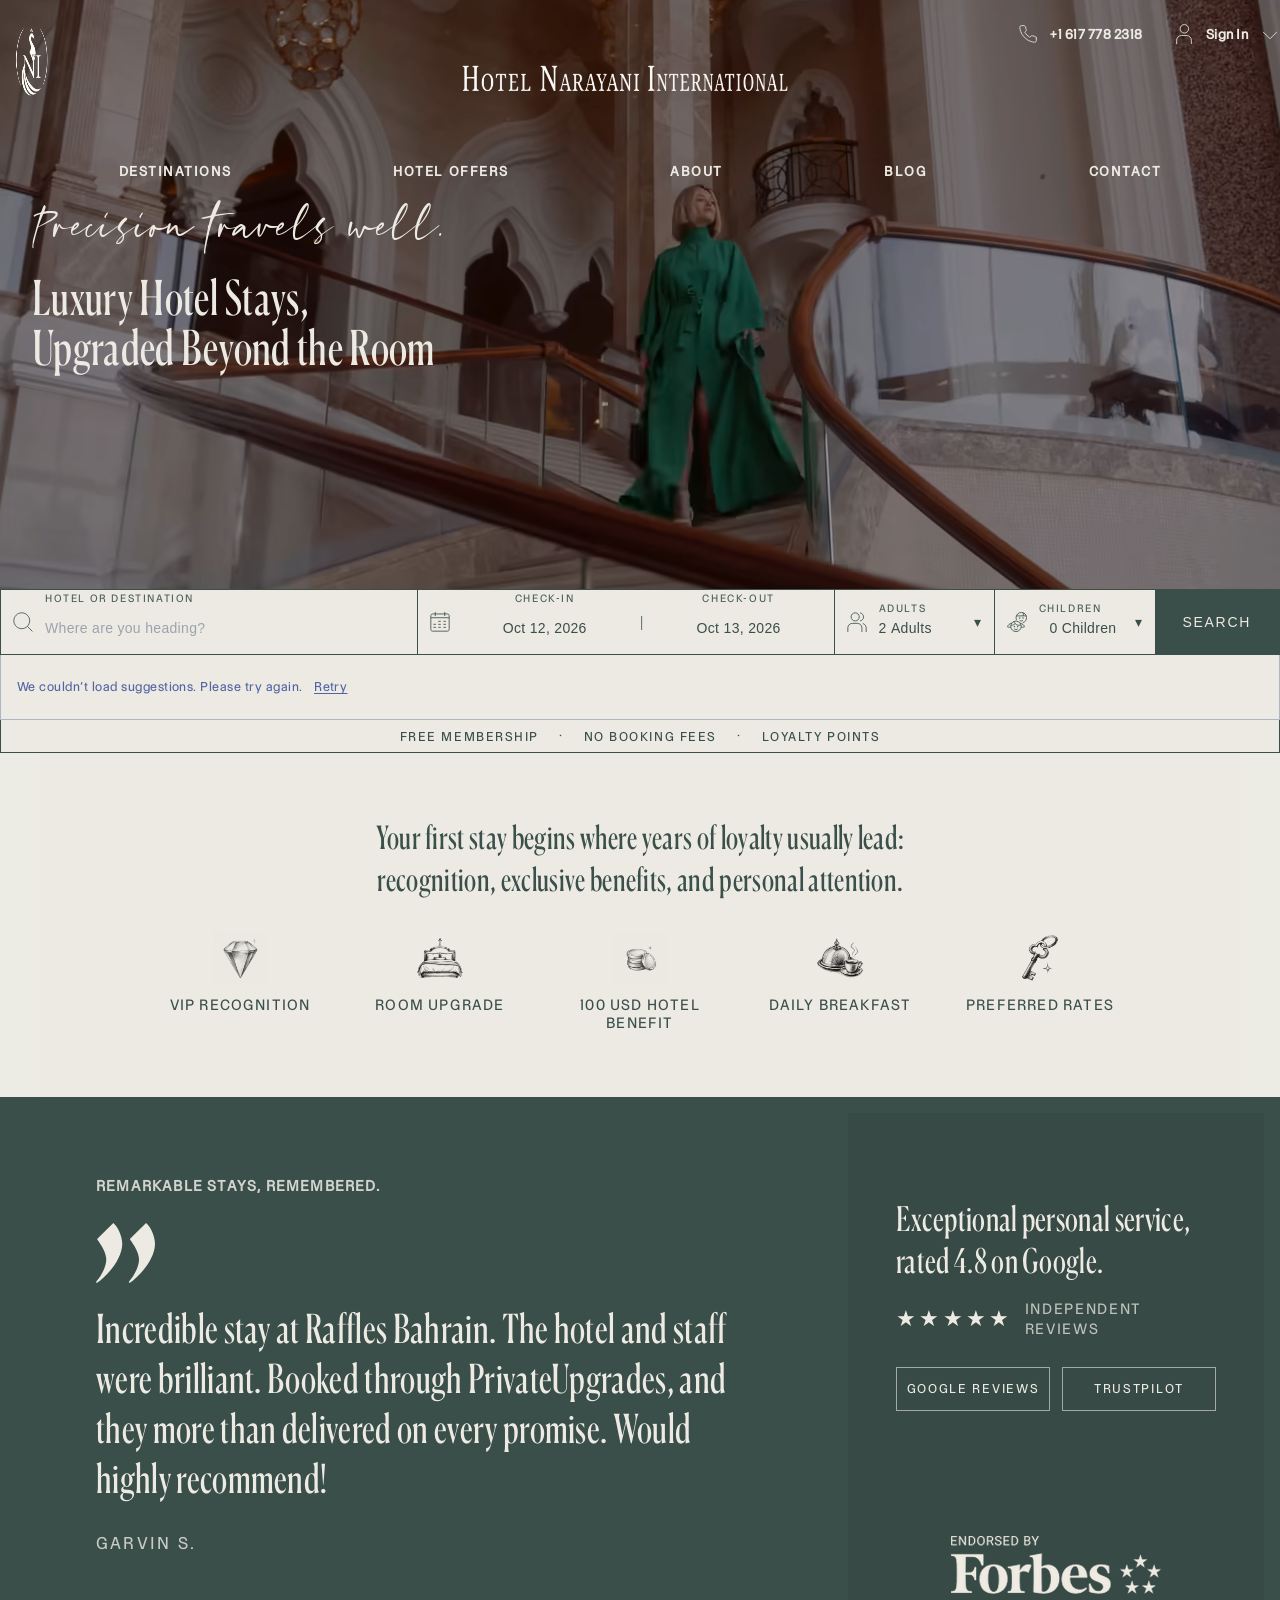
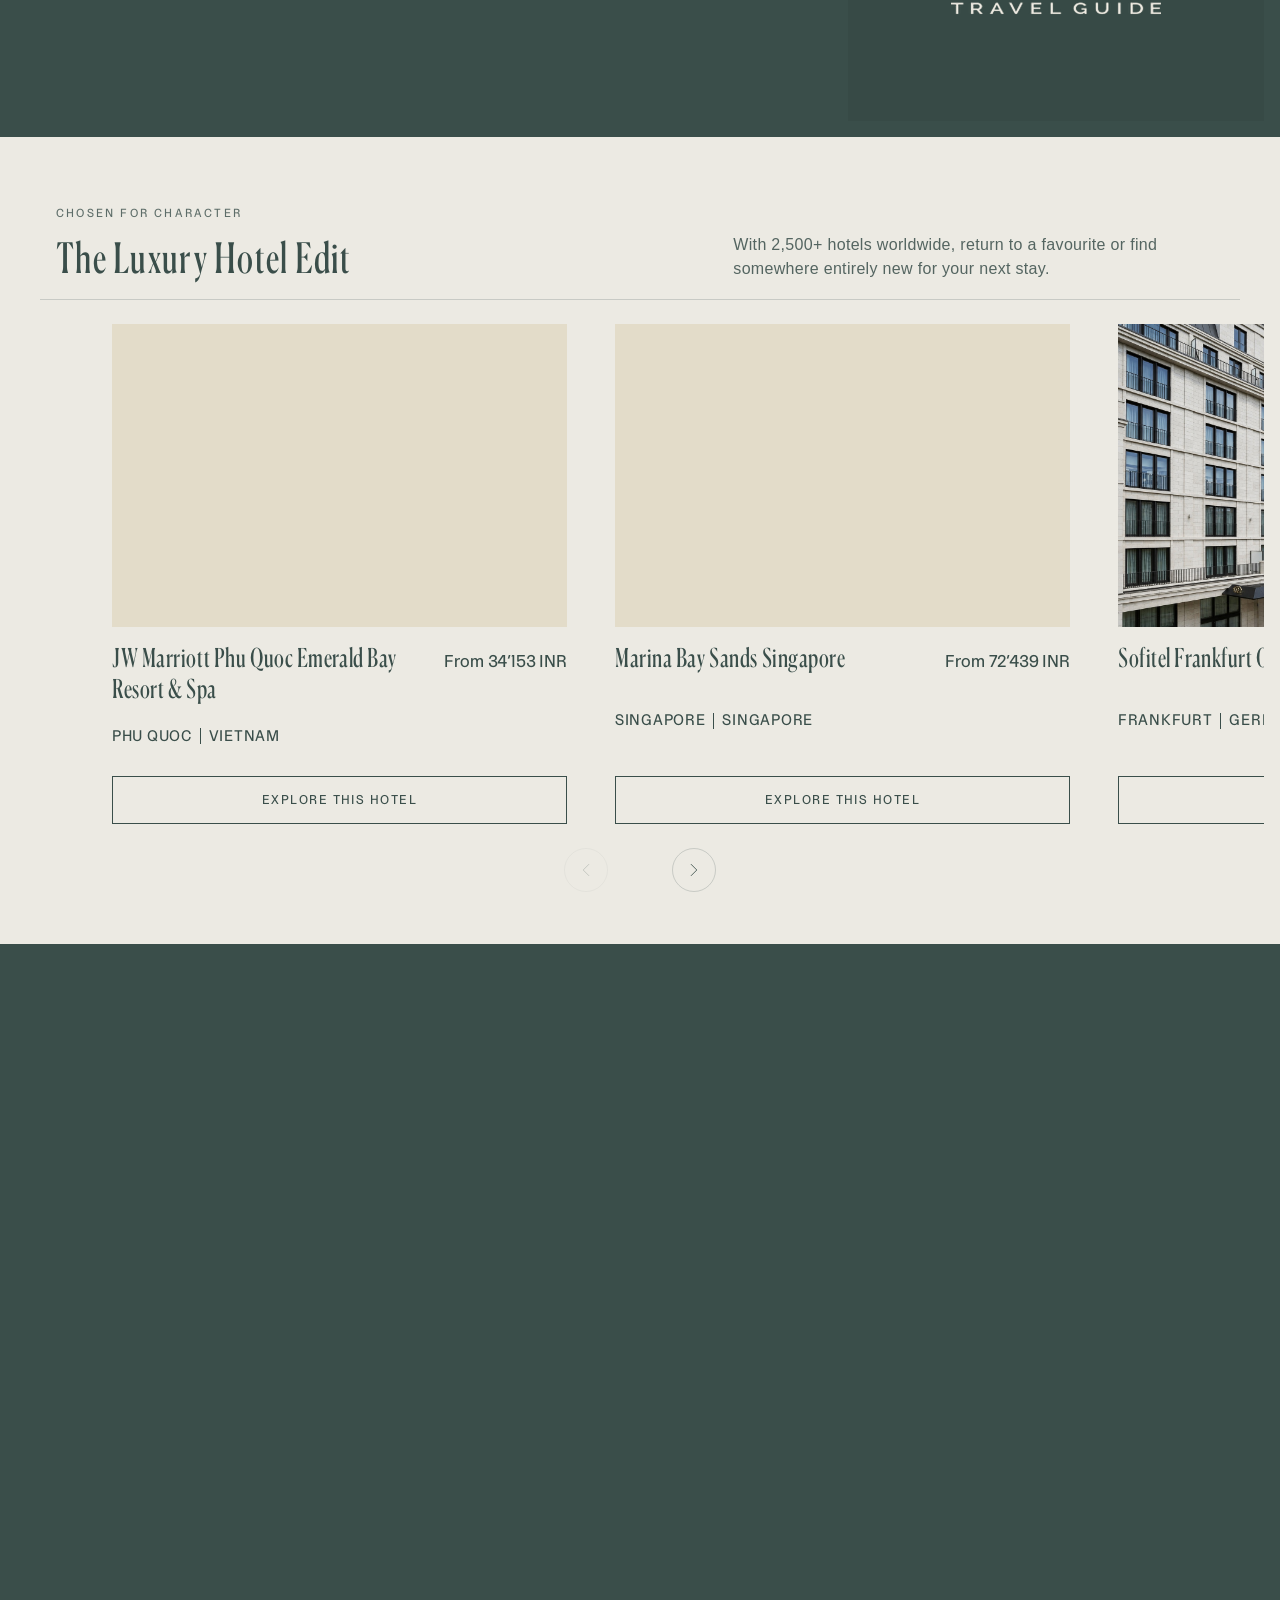
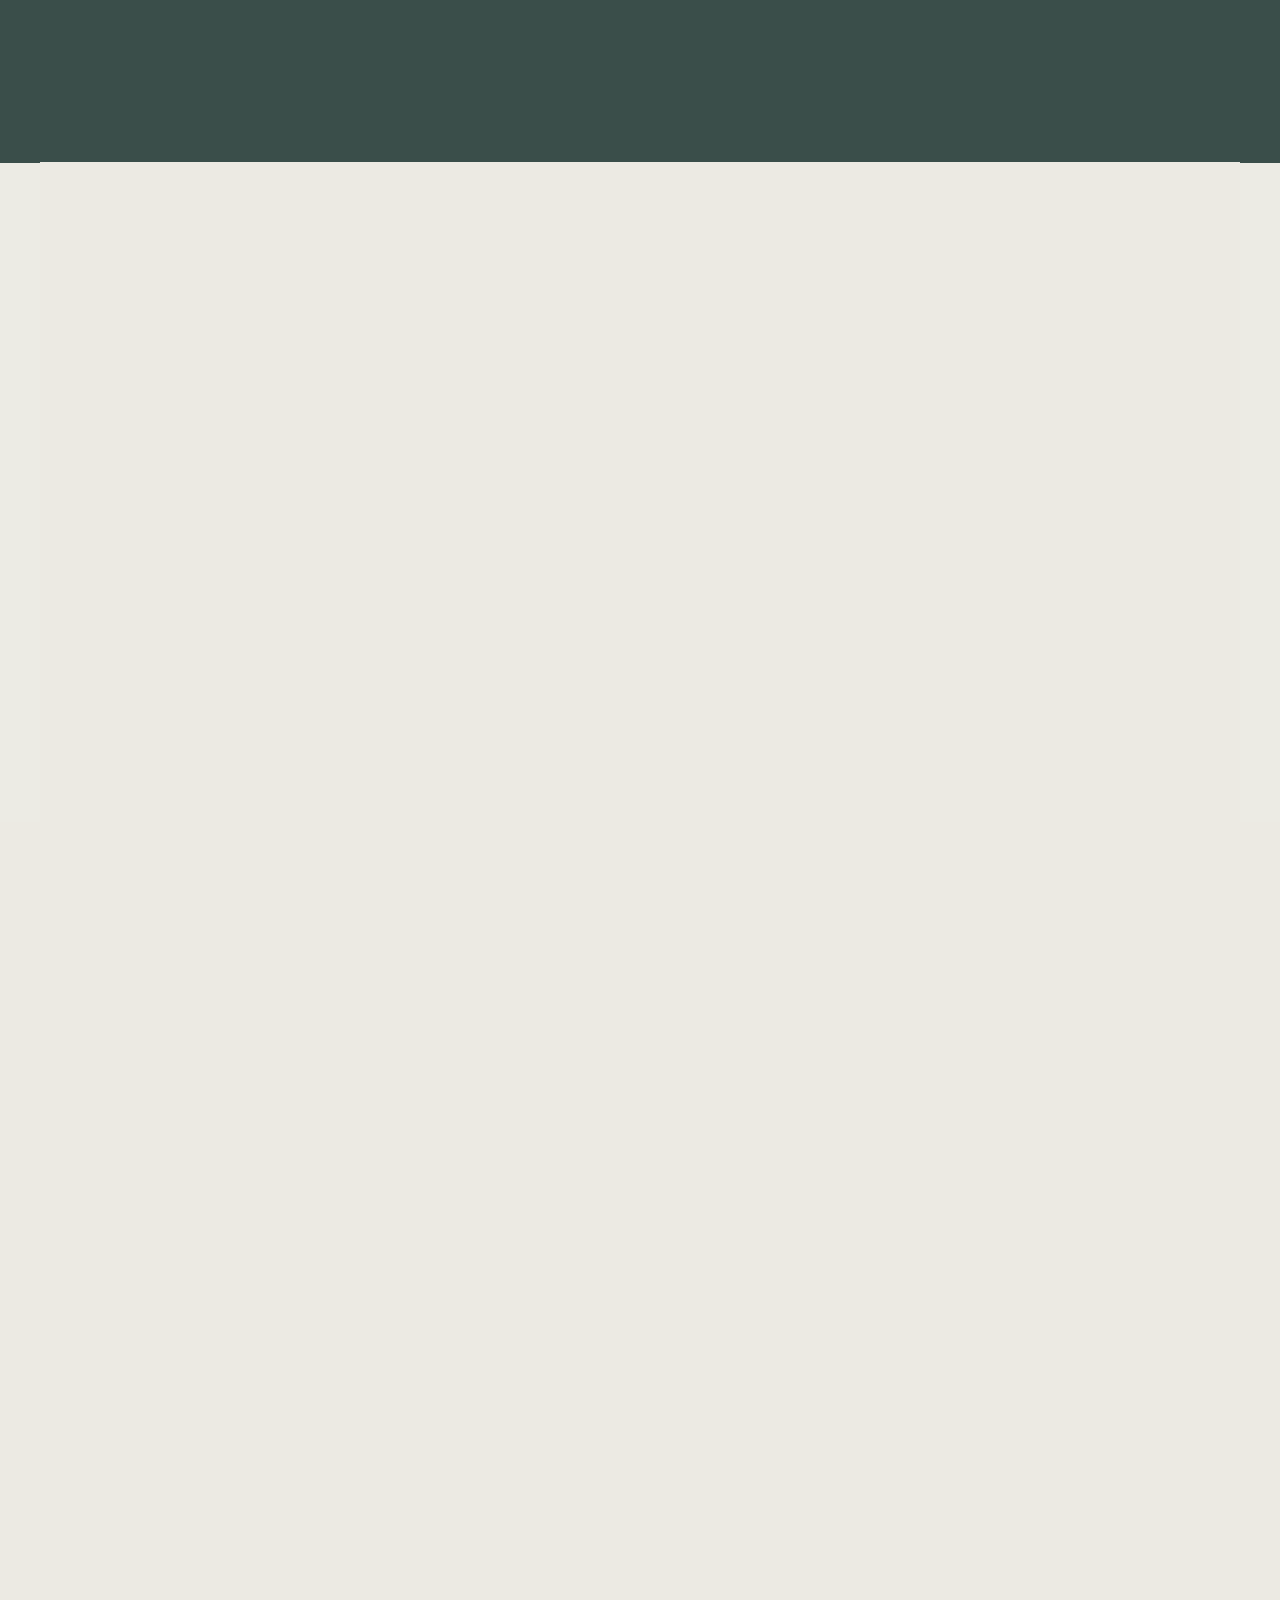
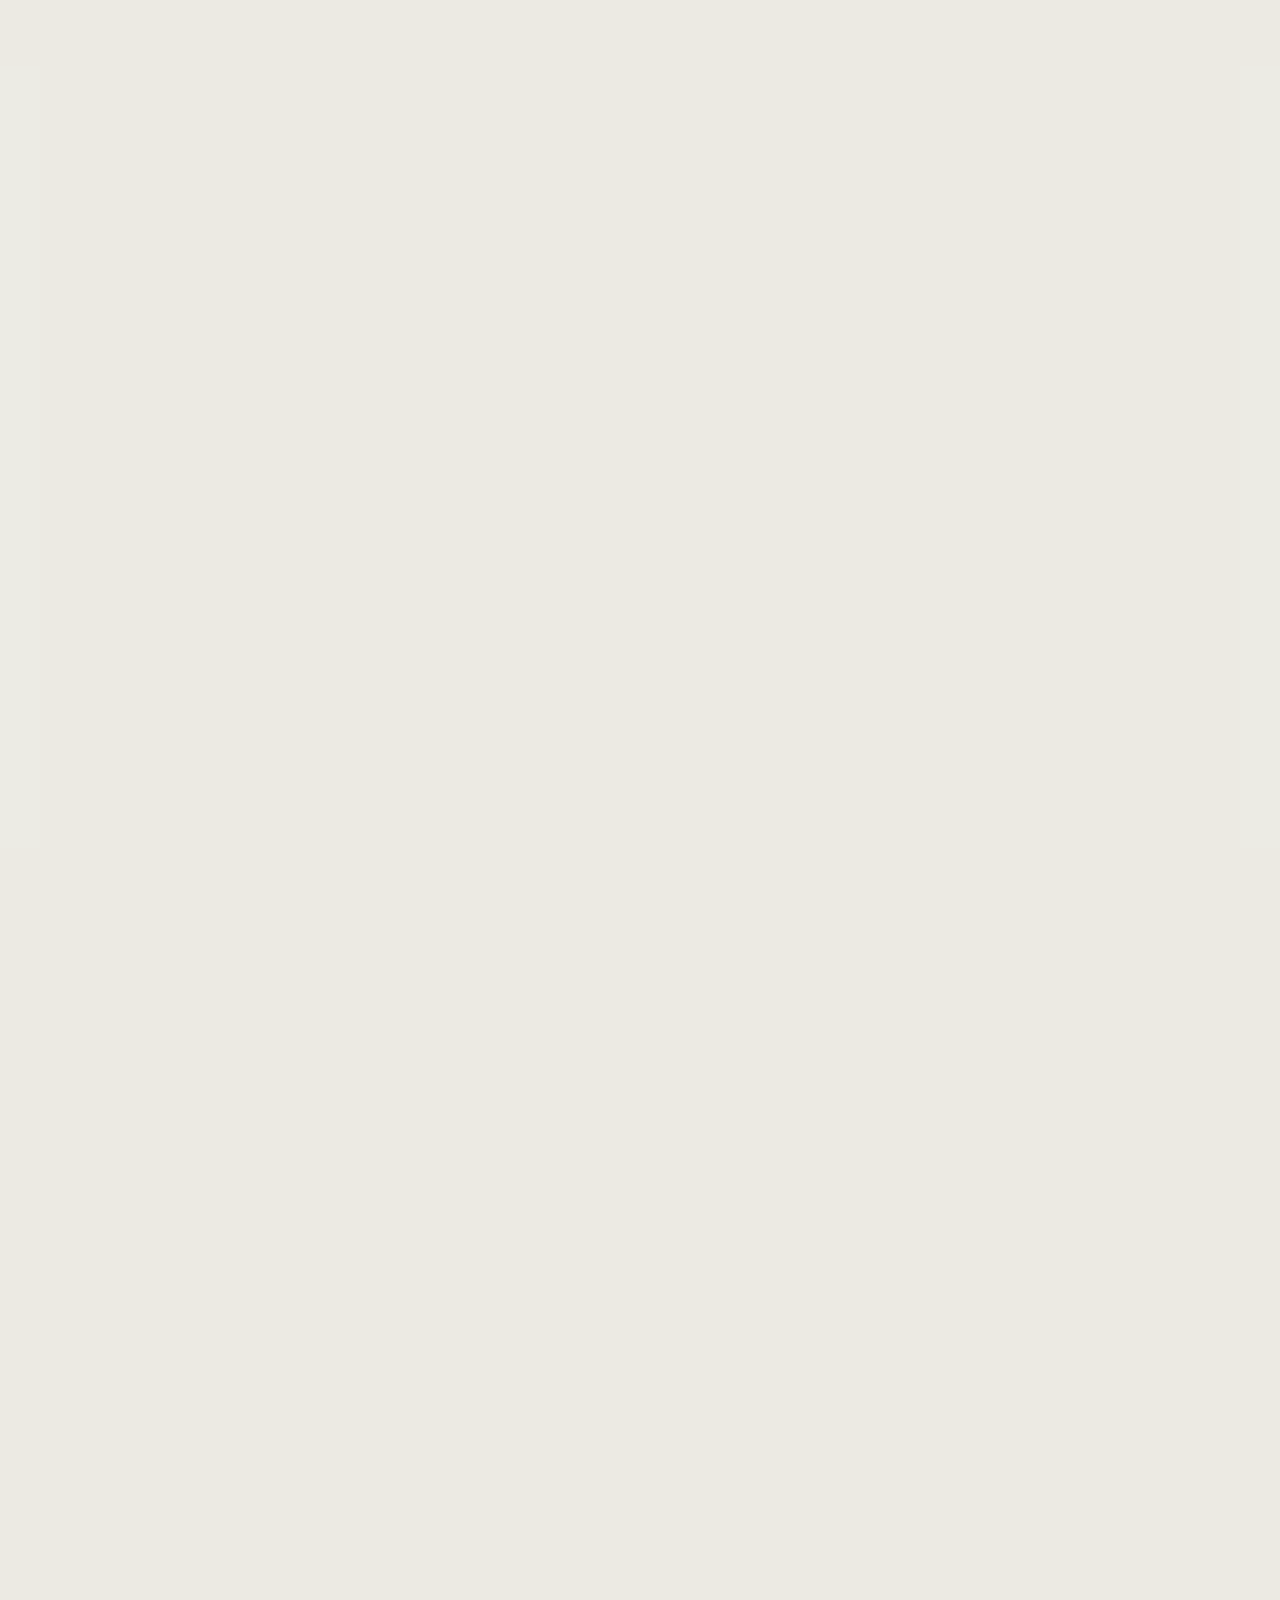
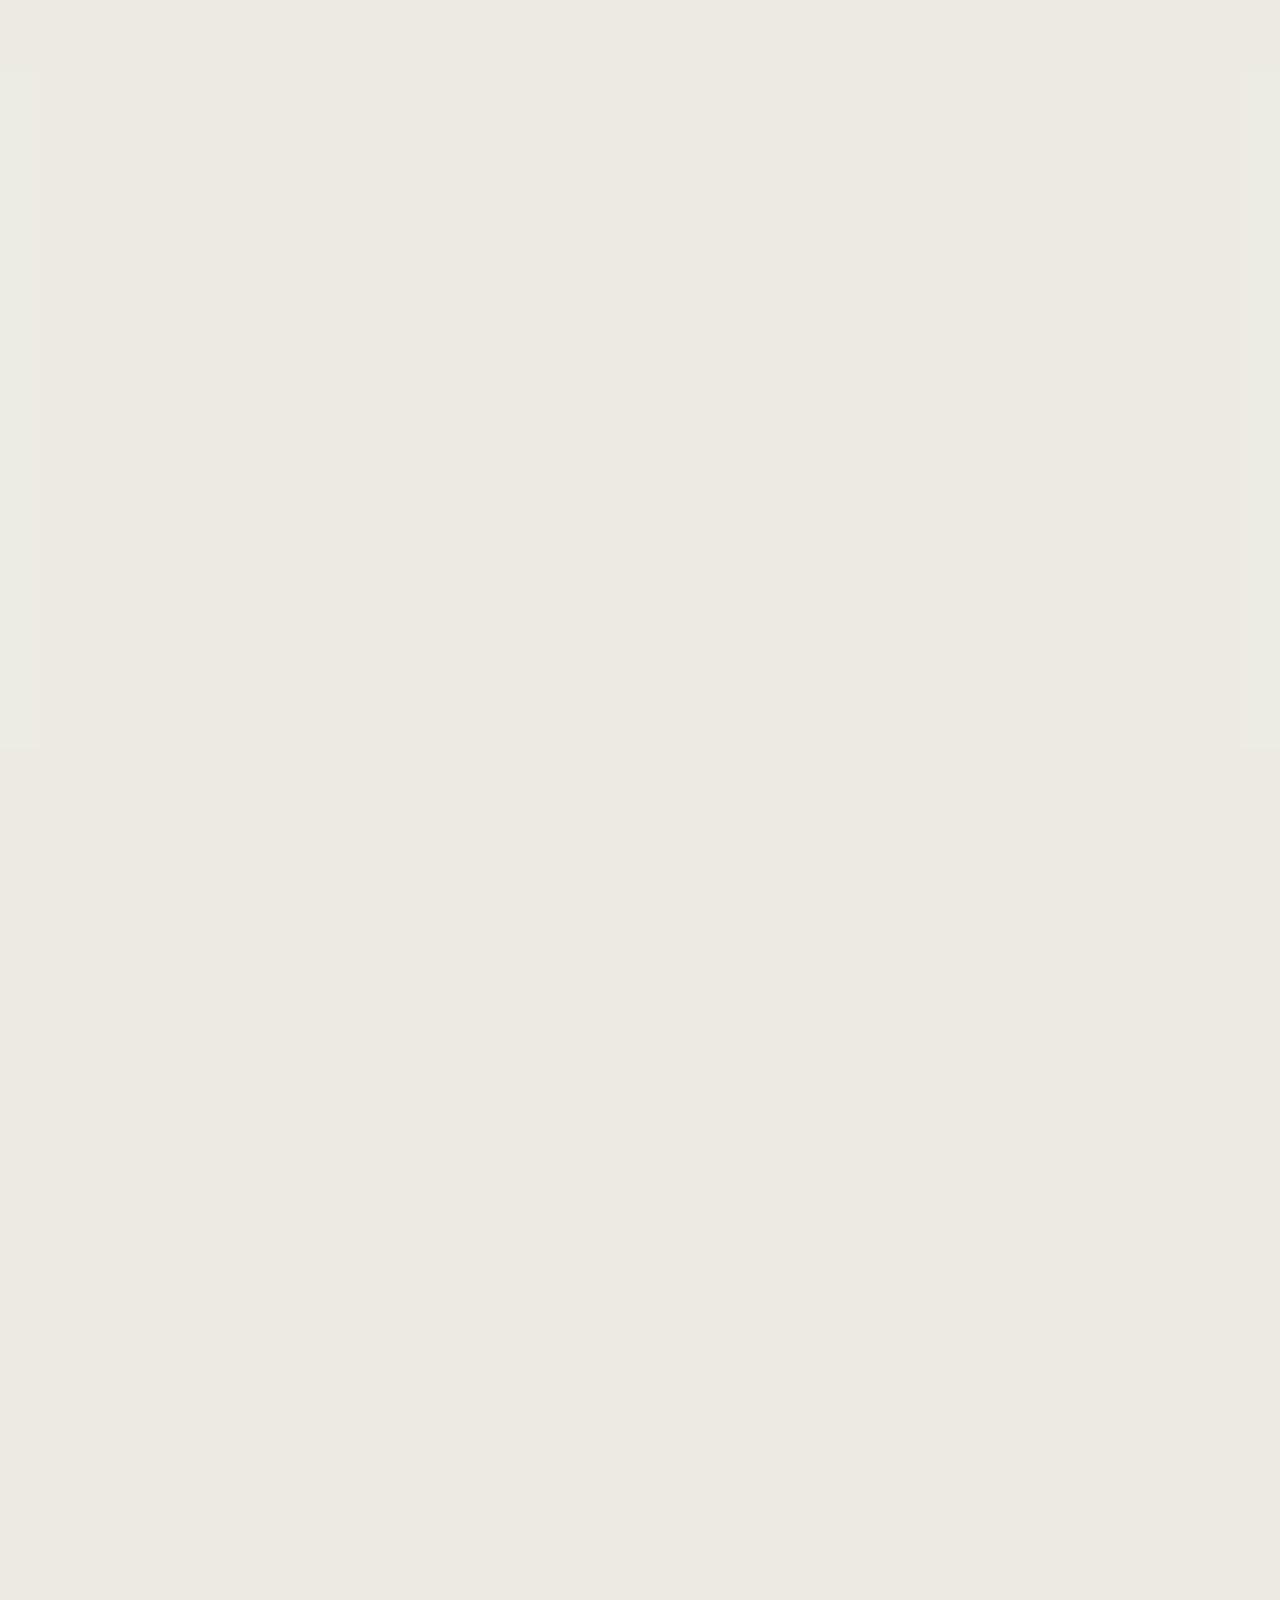
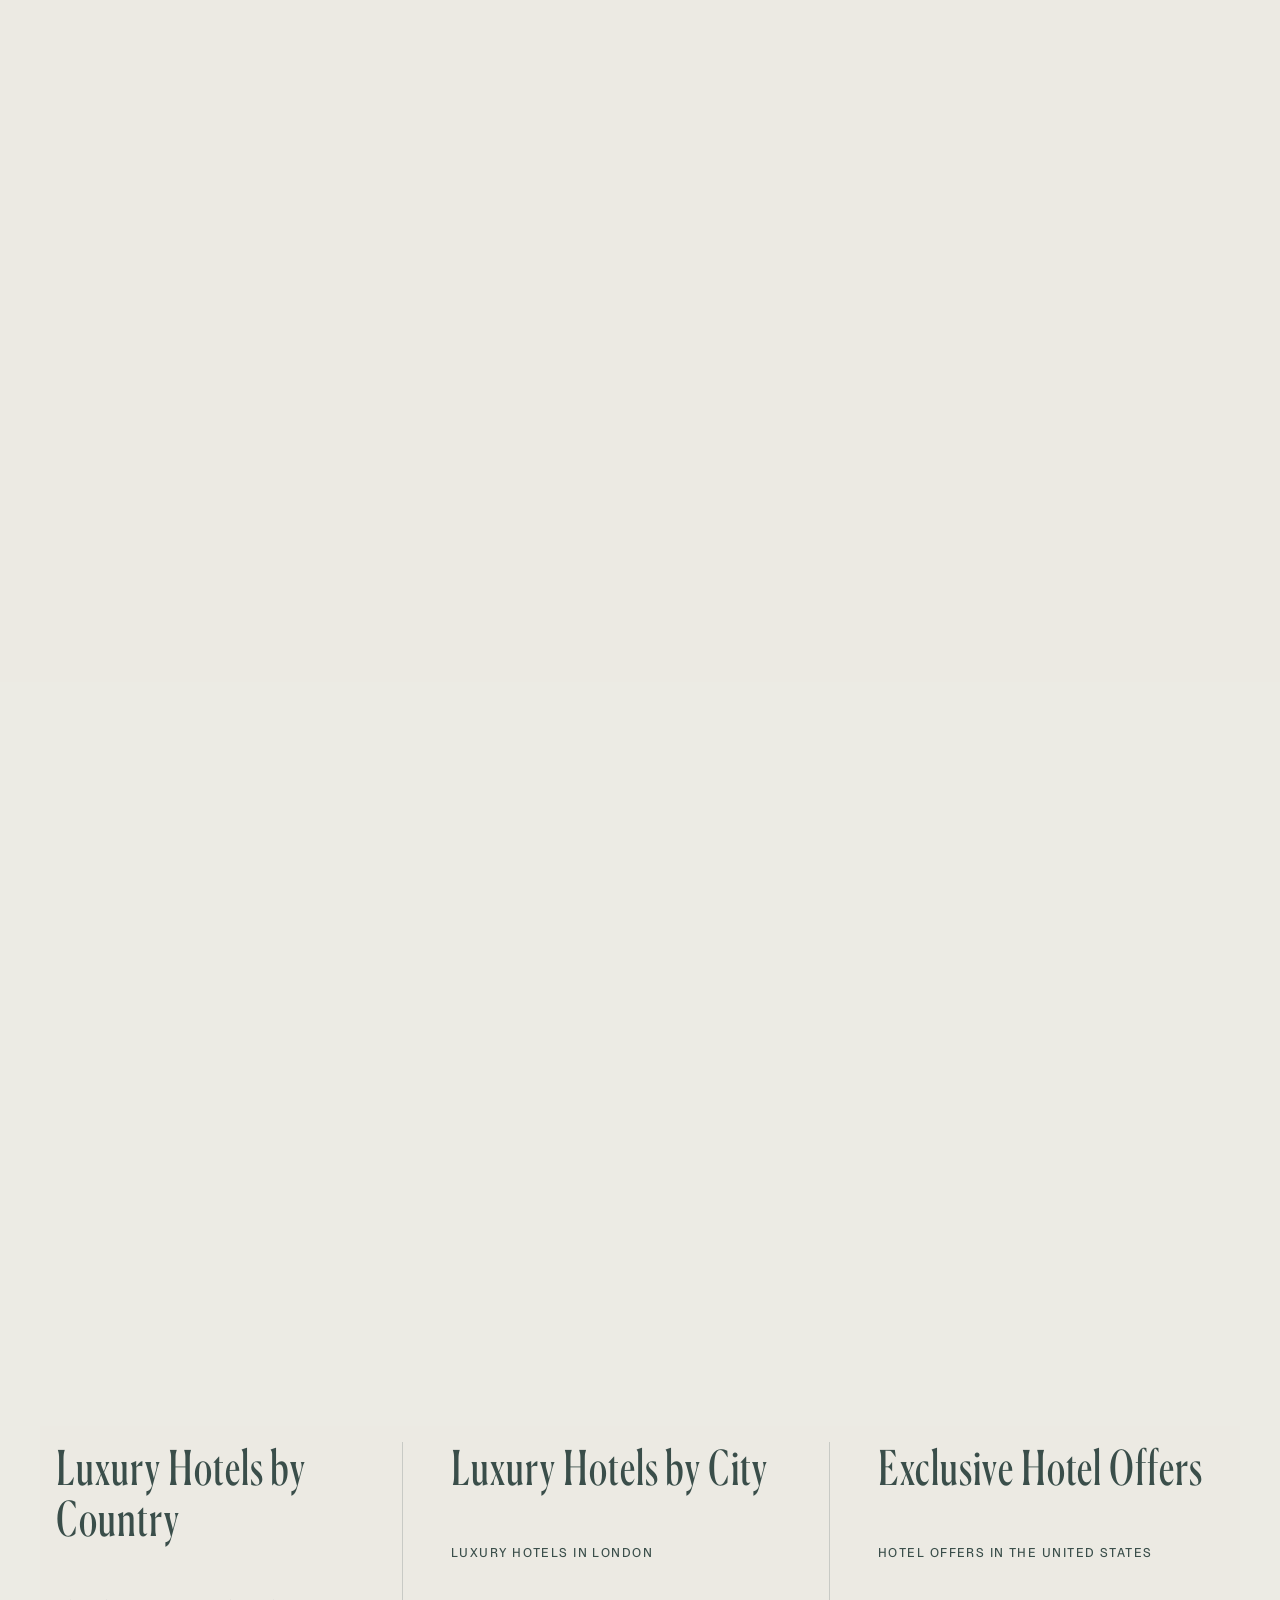
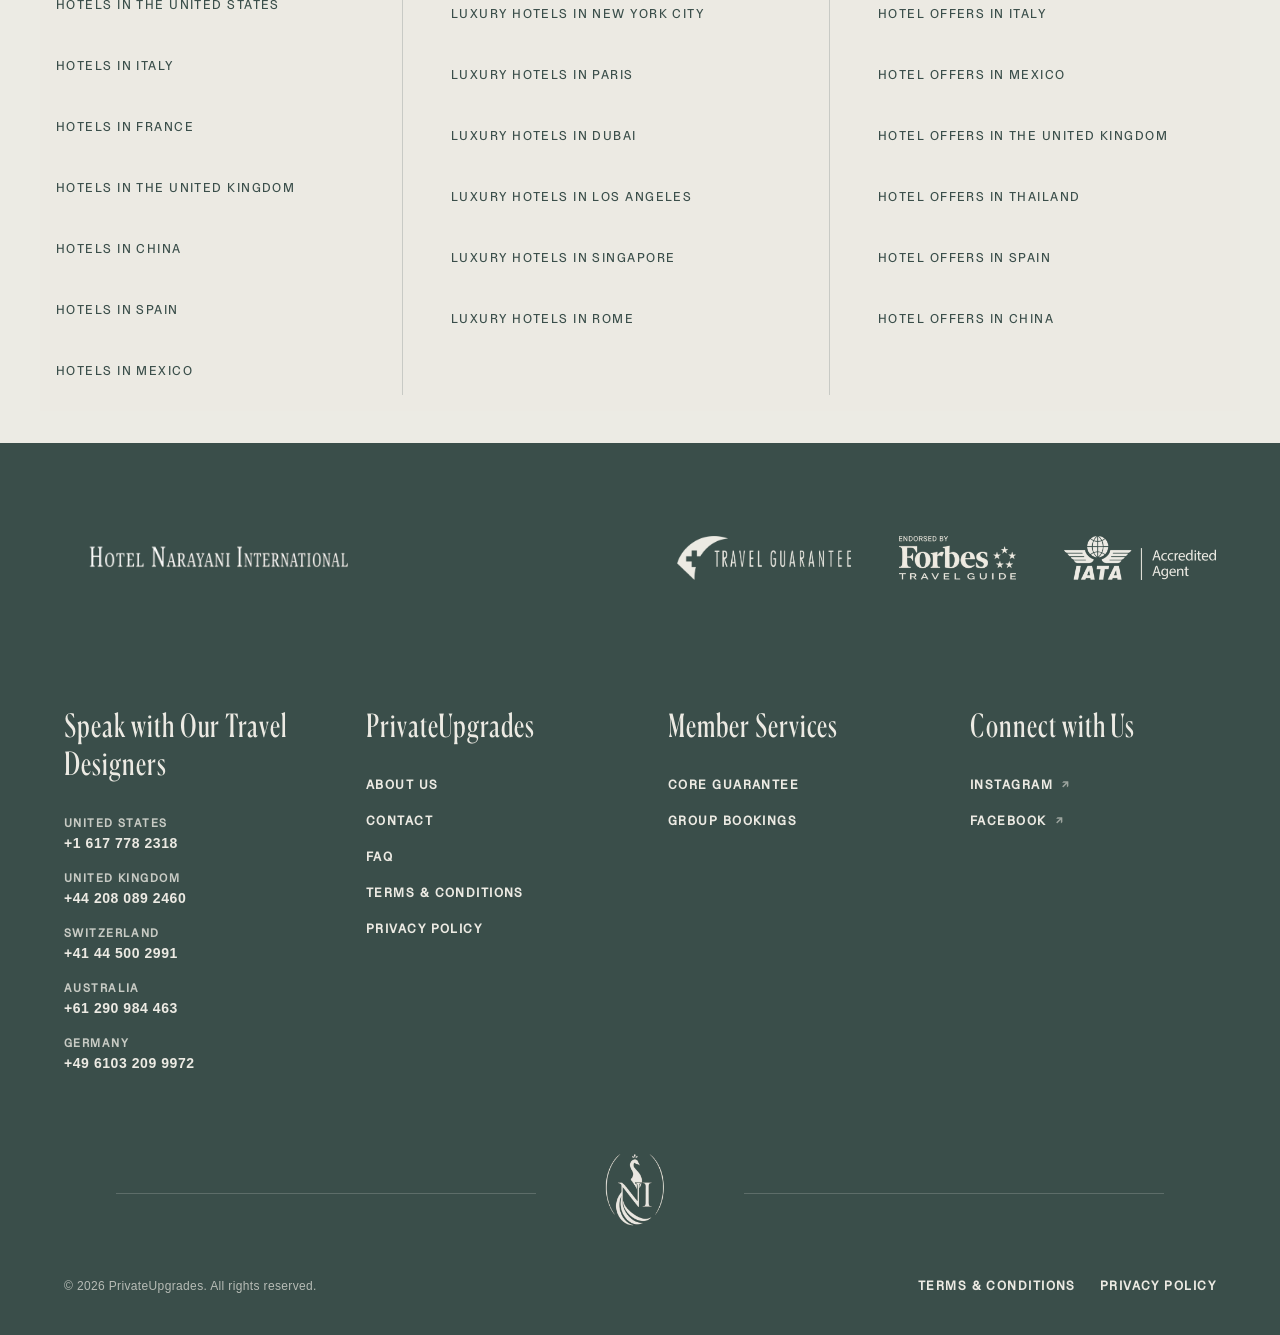
==== commit 3ef61cda: "Fix nav alignment - width-based logo sizing like original" ====
--- a/index.html
+++ b/index.html
@@ -853,13 +853,13 @@
         <!-- Mobile: centered brand -->
         <a href="https://www.privateupgrades.com" class="absolute left-1/2 hidden h-auto -translate-x-1/2 items-center justify-center pu-nav-mobile-only"
             aria-label="PrivateUpgrades home">
-            <img src="images/logos/hotel-narayani-text.png" alt="Hotel Narayani International" style="height: 70px !important; width: auto !important; object-fit: contain !important;" />
+            <img src="images/logos/hotel-narayani-text.png" alt="Hotel Narayani International" style="width: 280px !important; height: auto !important; display: block !important;" />
         </a>
 
         <!-- Center: Brand + Nav links (desktop) -->
-        <div class="hidden pu-nav-desktop-inline w-[1043px] max-w-[1043px] flex-col justify-start items-center gap-8">
+        <div class="hidden pu-nav-desktop-inline w-[1043px] max-w-[1043px] flex-col justify-start items-center gap-4" style="gap: 16px;">
             <a href="https://www.privateupgrades.com" aria-label="PrivateUpgrades home">
-                <img src="images/logos/hotel-narayani-text.png" alt="Hotel Narayani International" style="height: 70px !important; width: auto !important; object-fit: contain !important;" />
+                <img src="images/logos/hotel-narayani-text.png" alt="Hotel Narayani International" style="width: 420px !important; height: auto !important; max-width: 90% !important; display: block !important;" />
             </a>
             <nav class="pu-site-navbar-primary-nav w-full inline-flex justify-between items-center">
                 <a href="https://www.privateupgrades.com/luxury-hotels" class="pu-nav-menu-link text-cream">destinations</a>
@@ -8735,3 +8735,4 @@
 
 
 
+
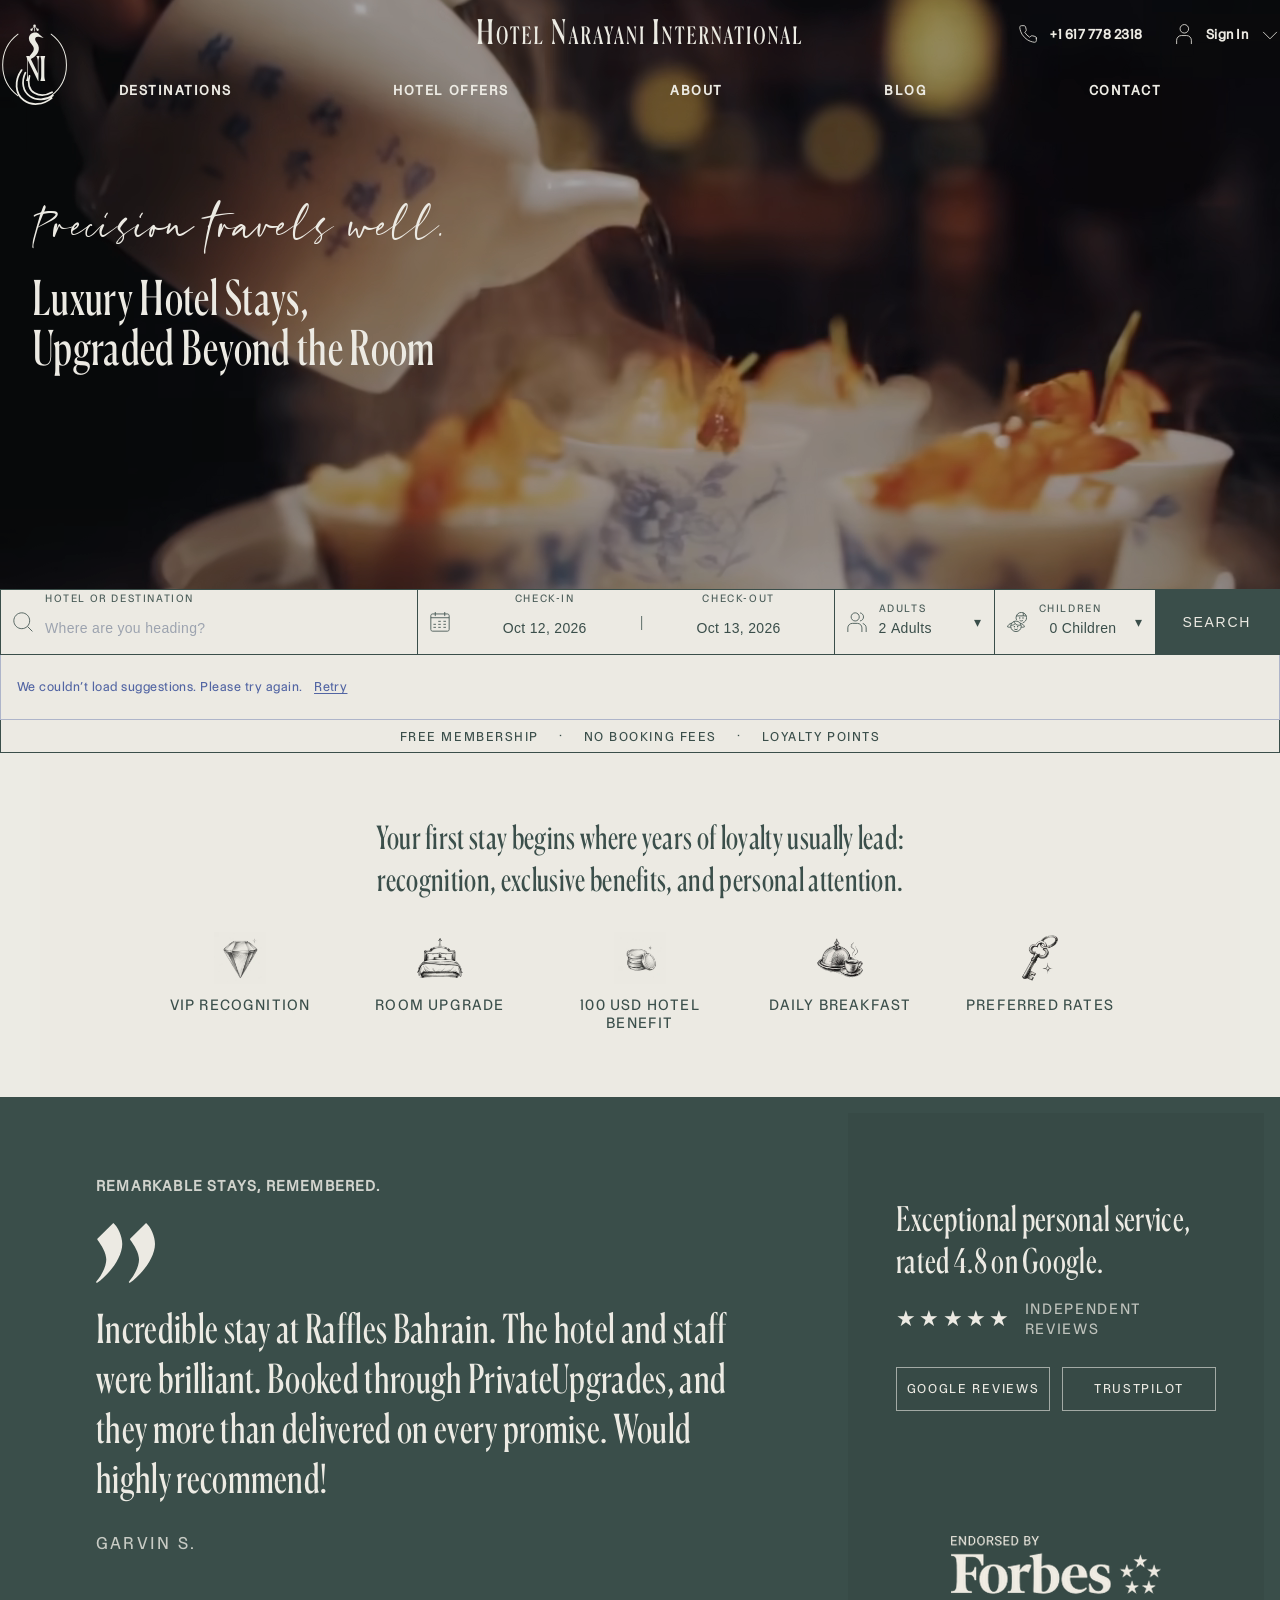
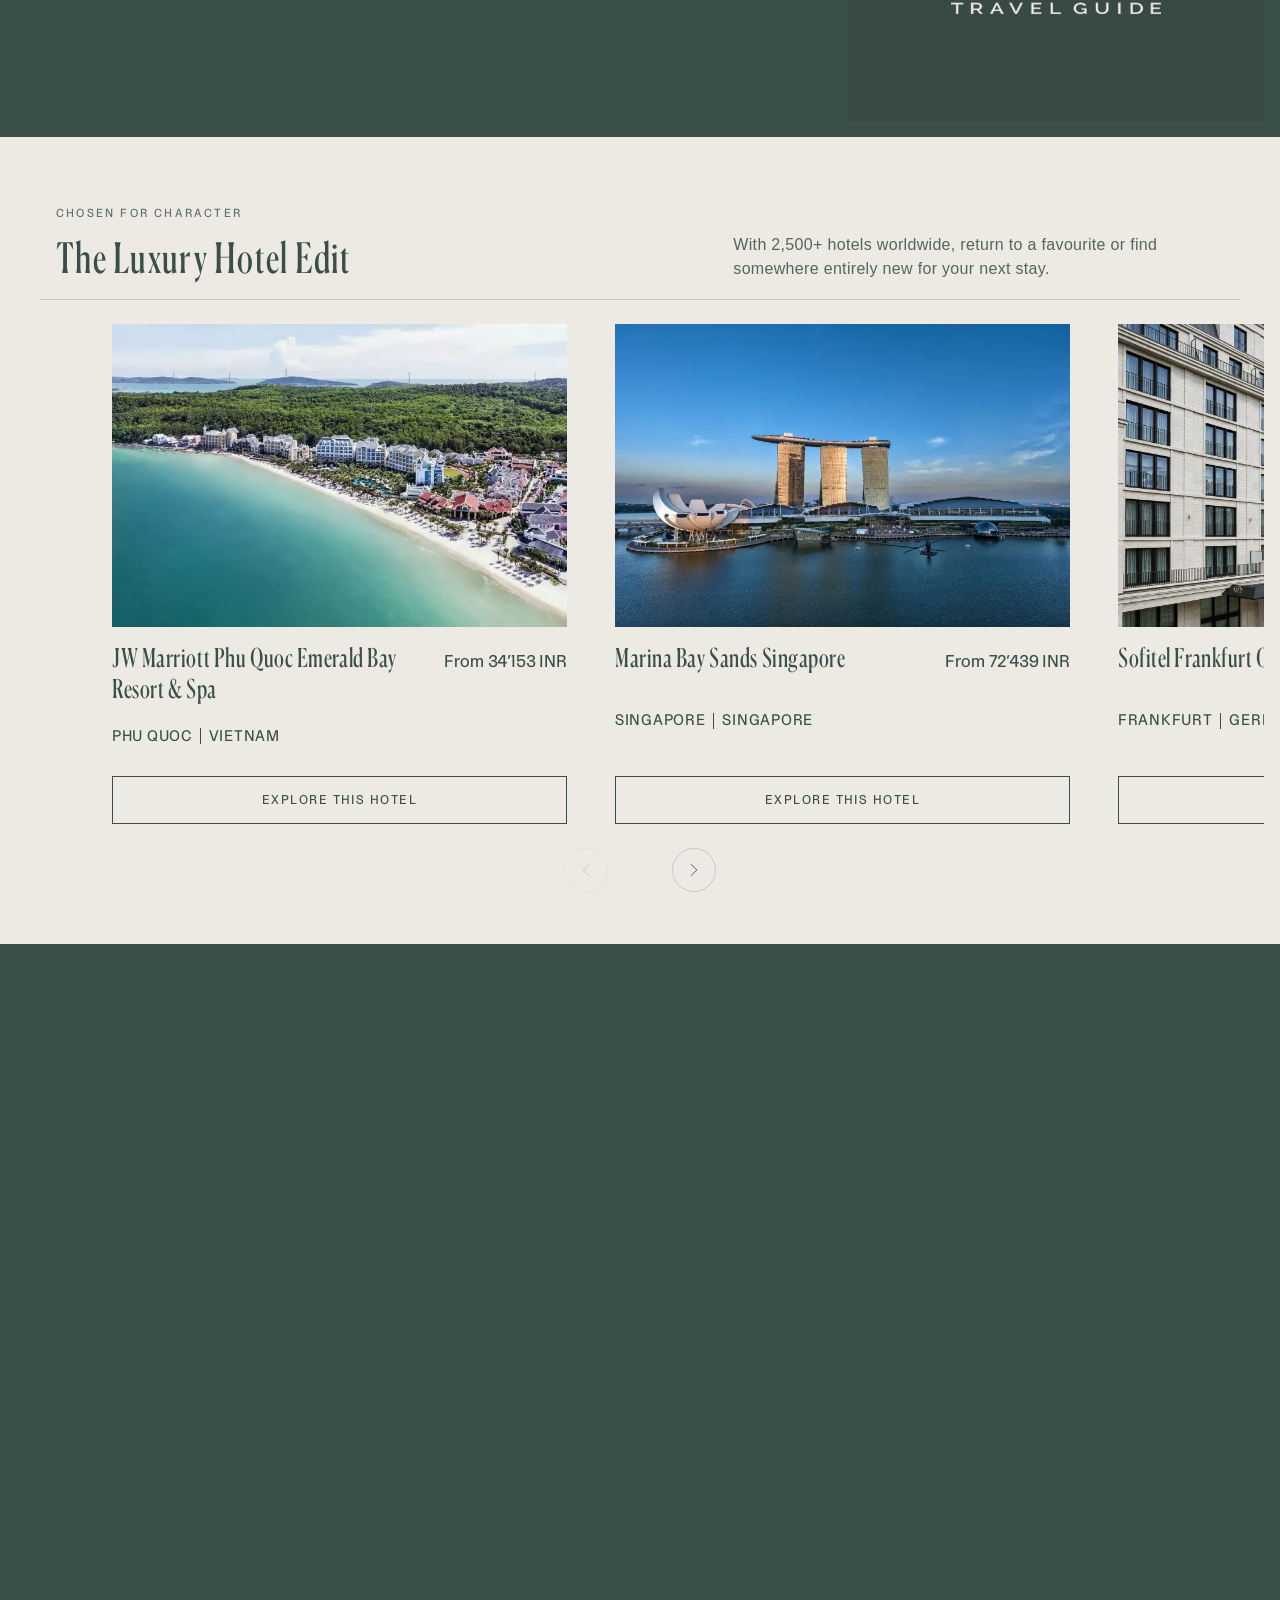
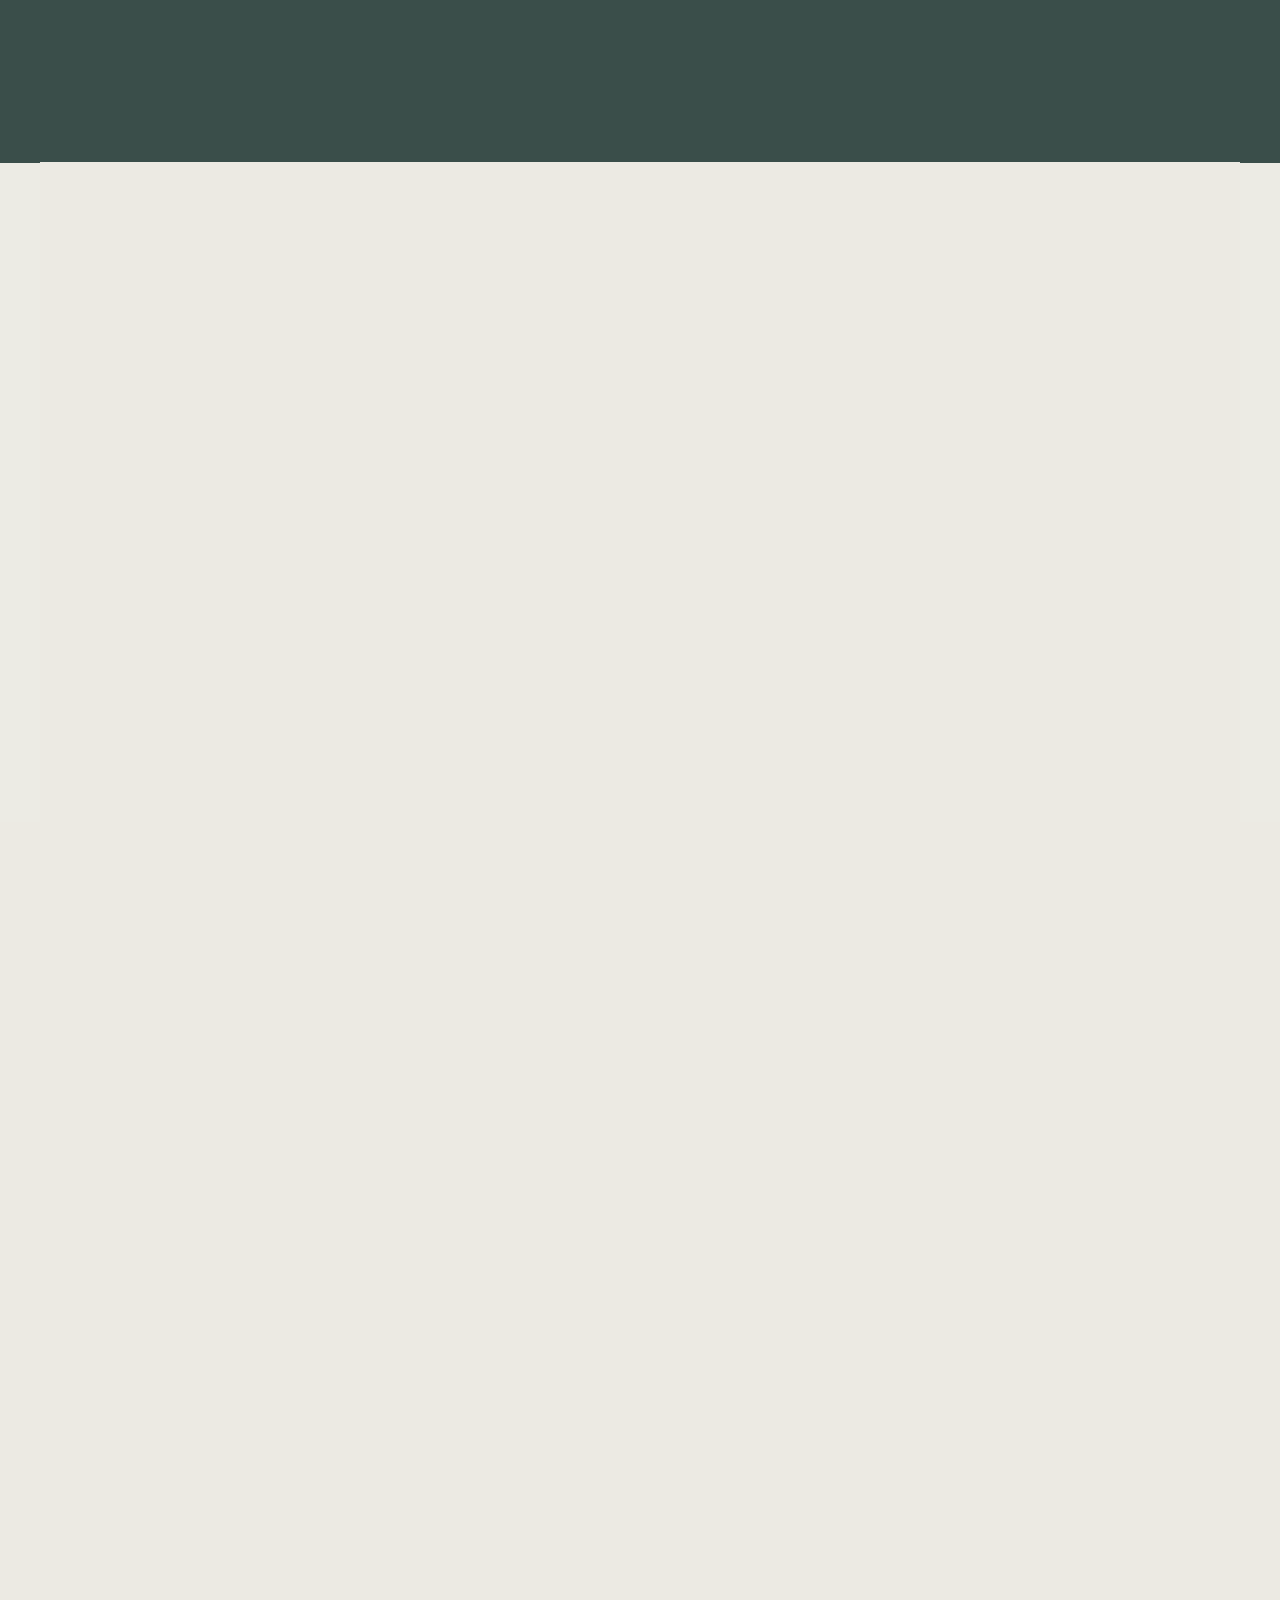
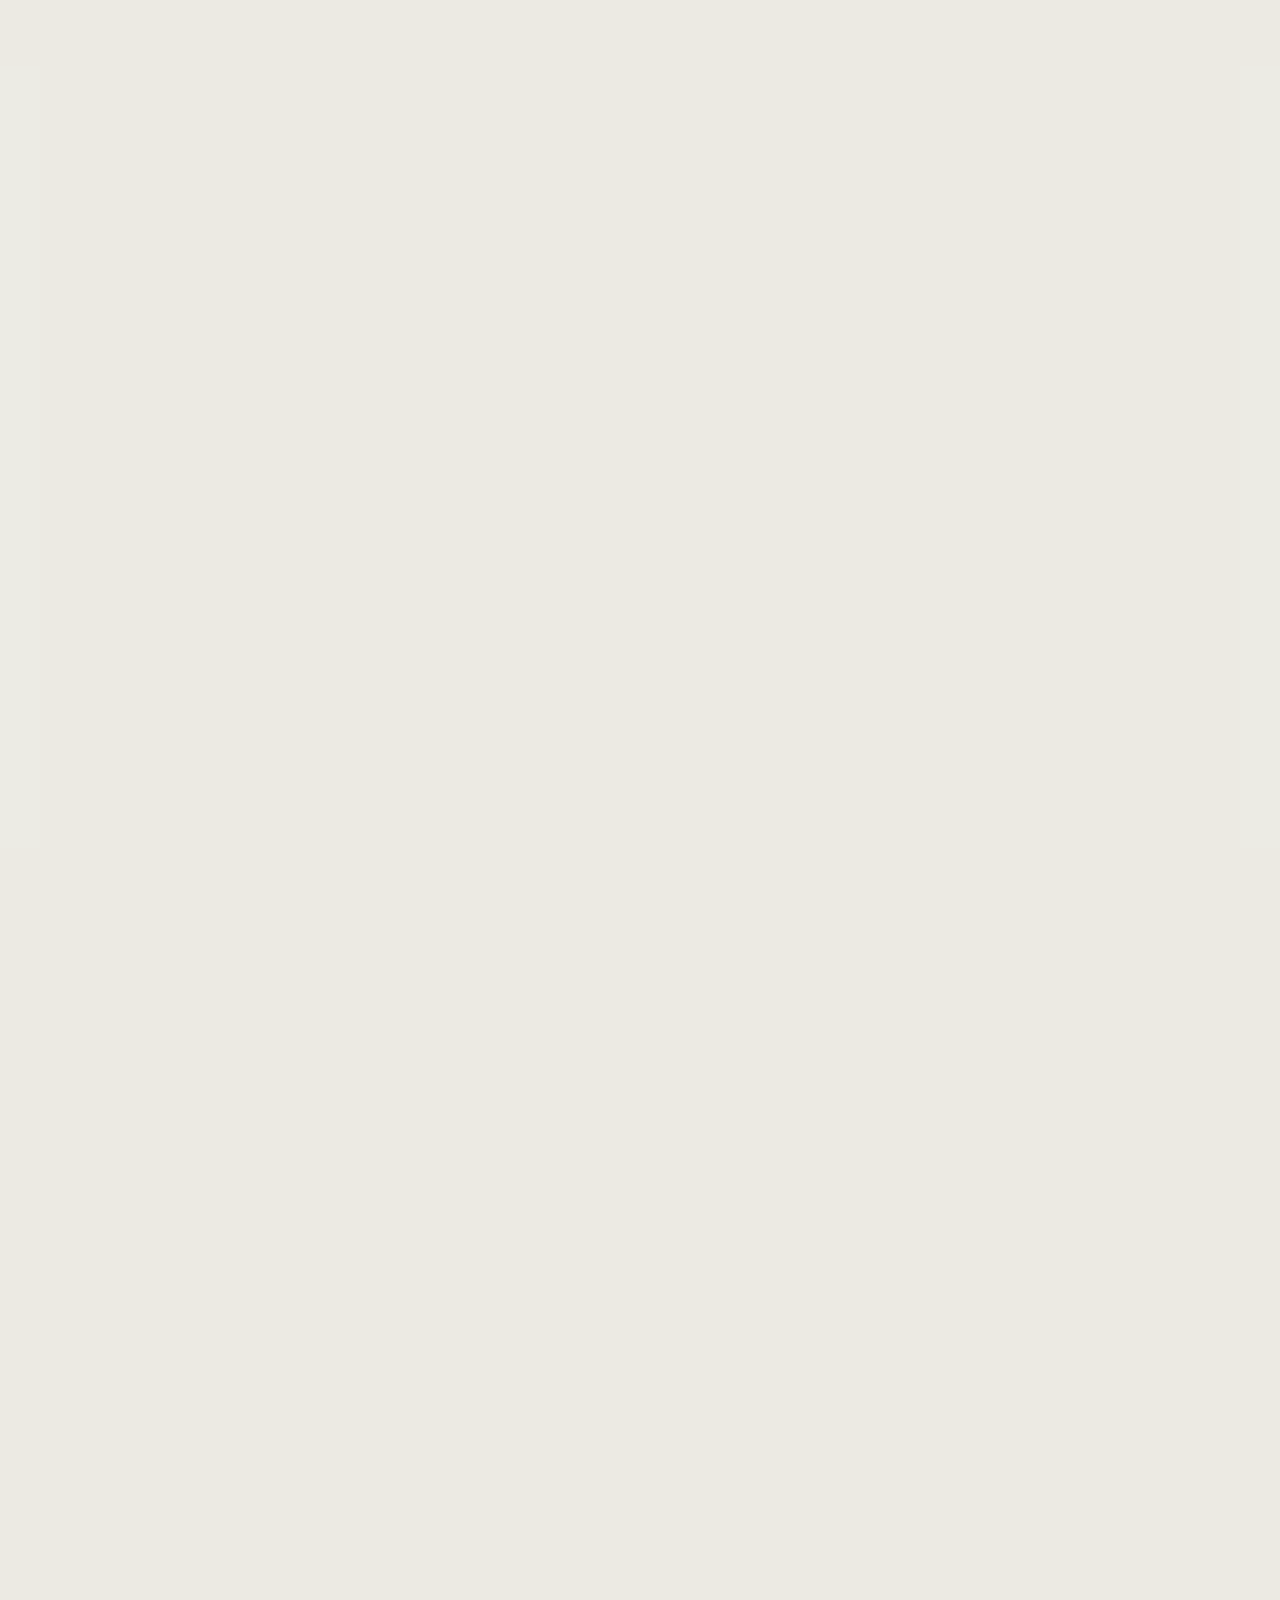
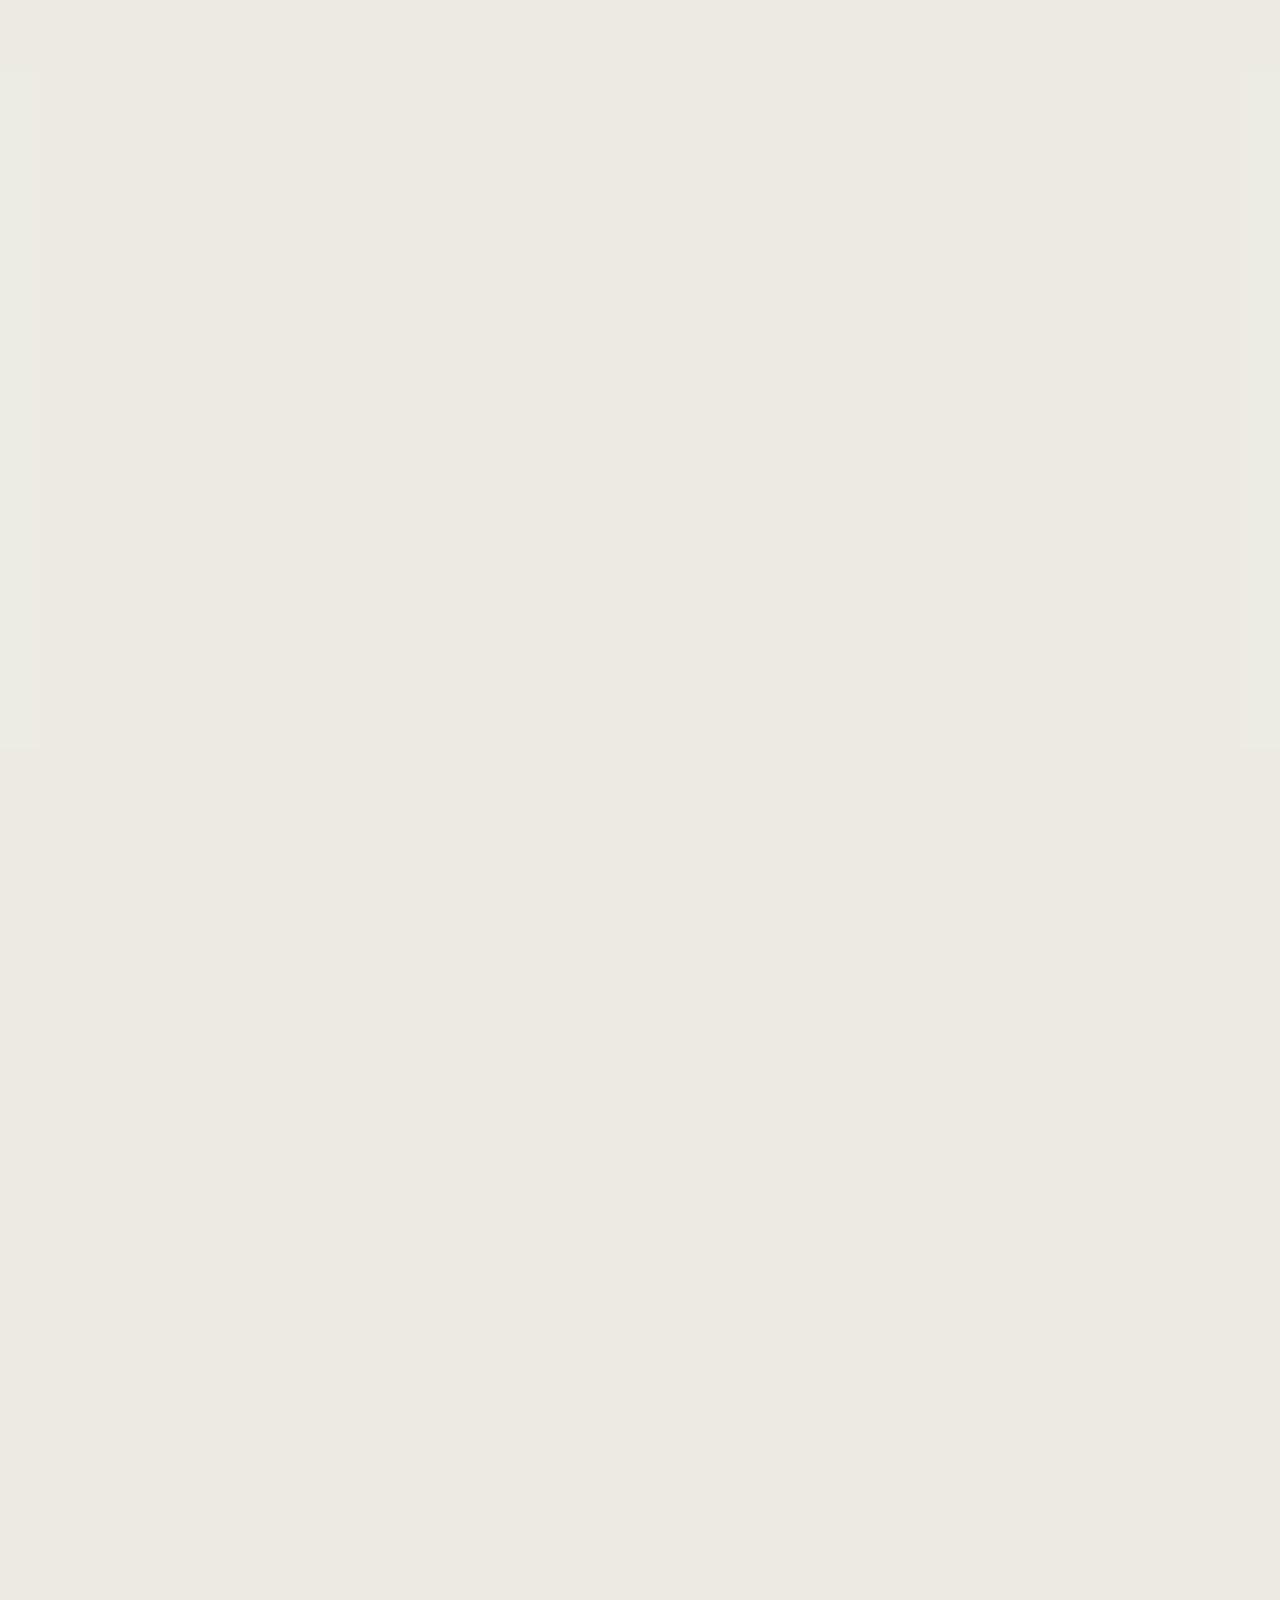
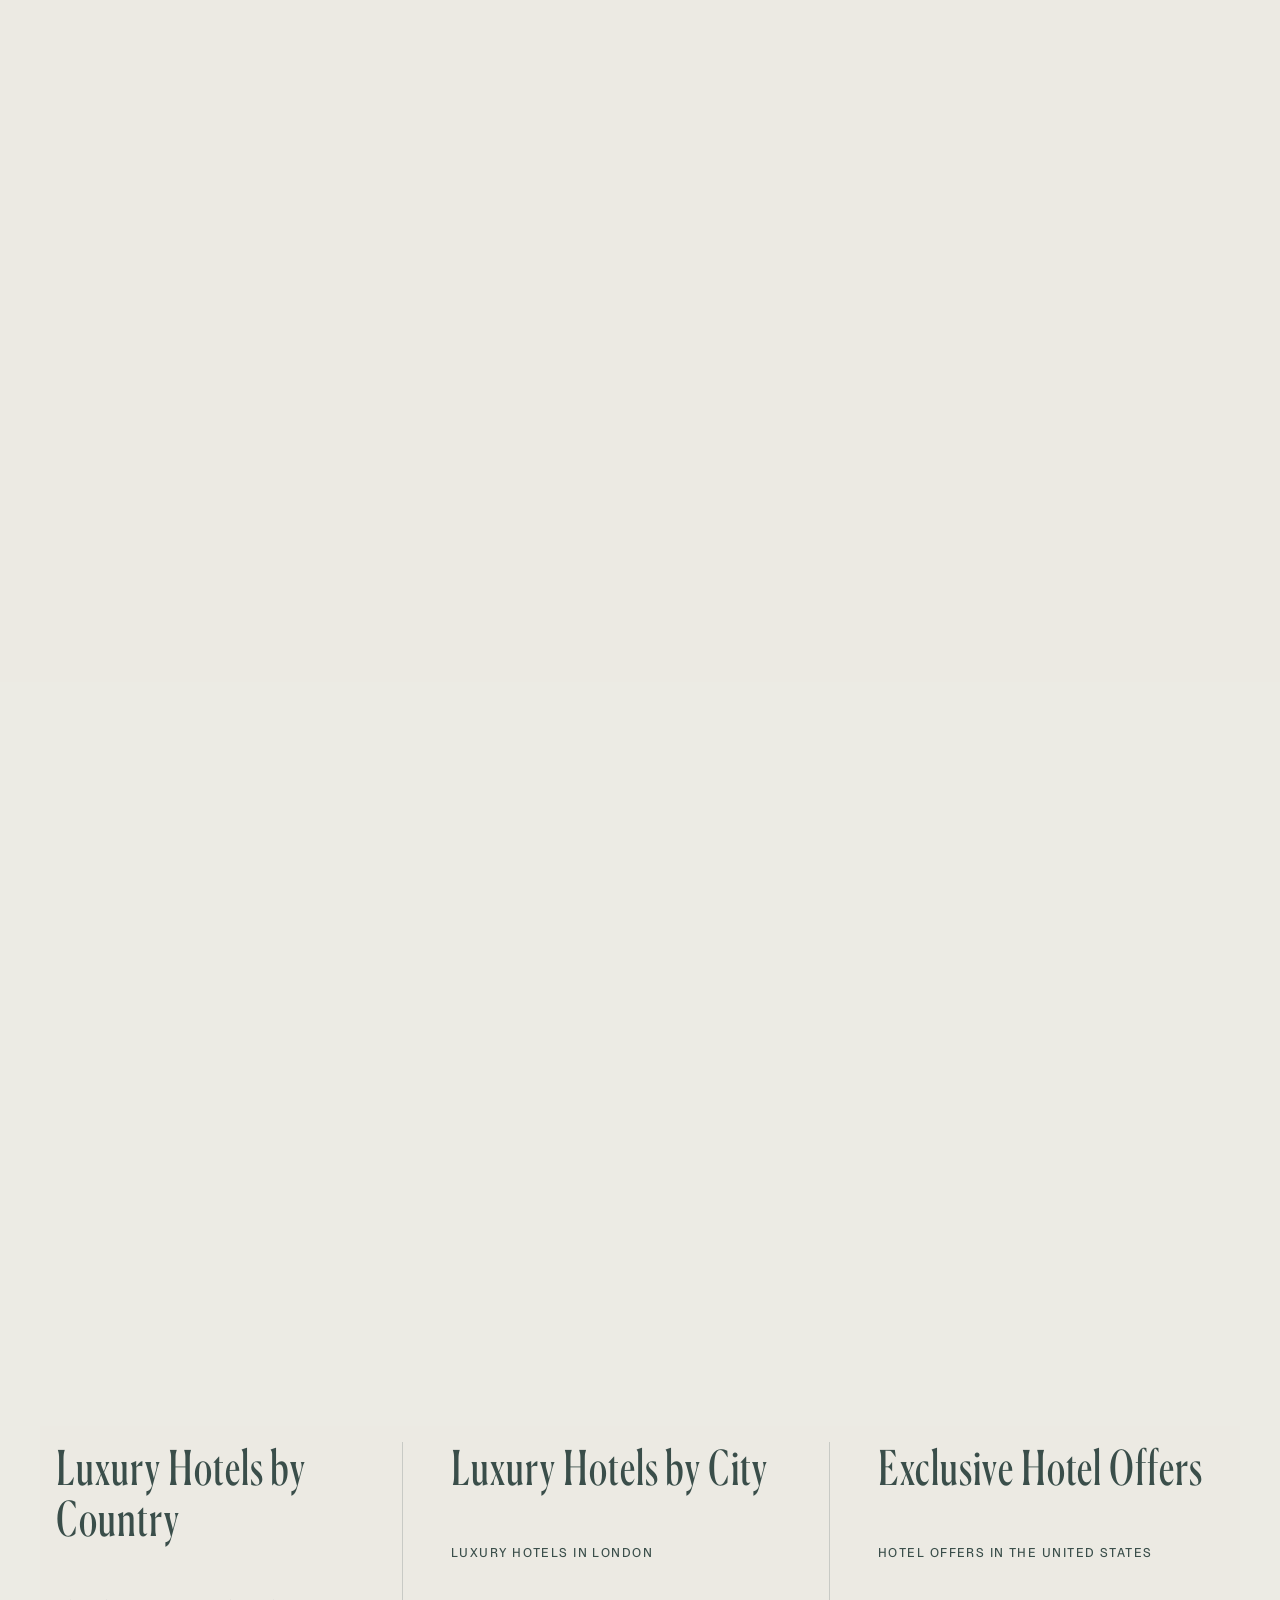
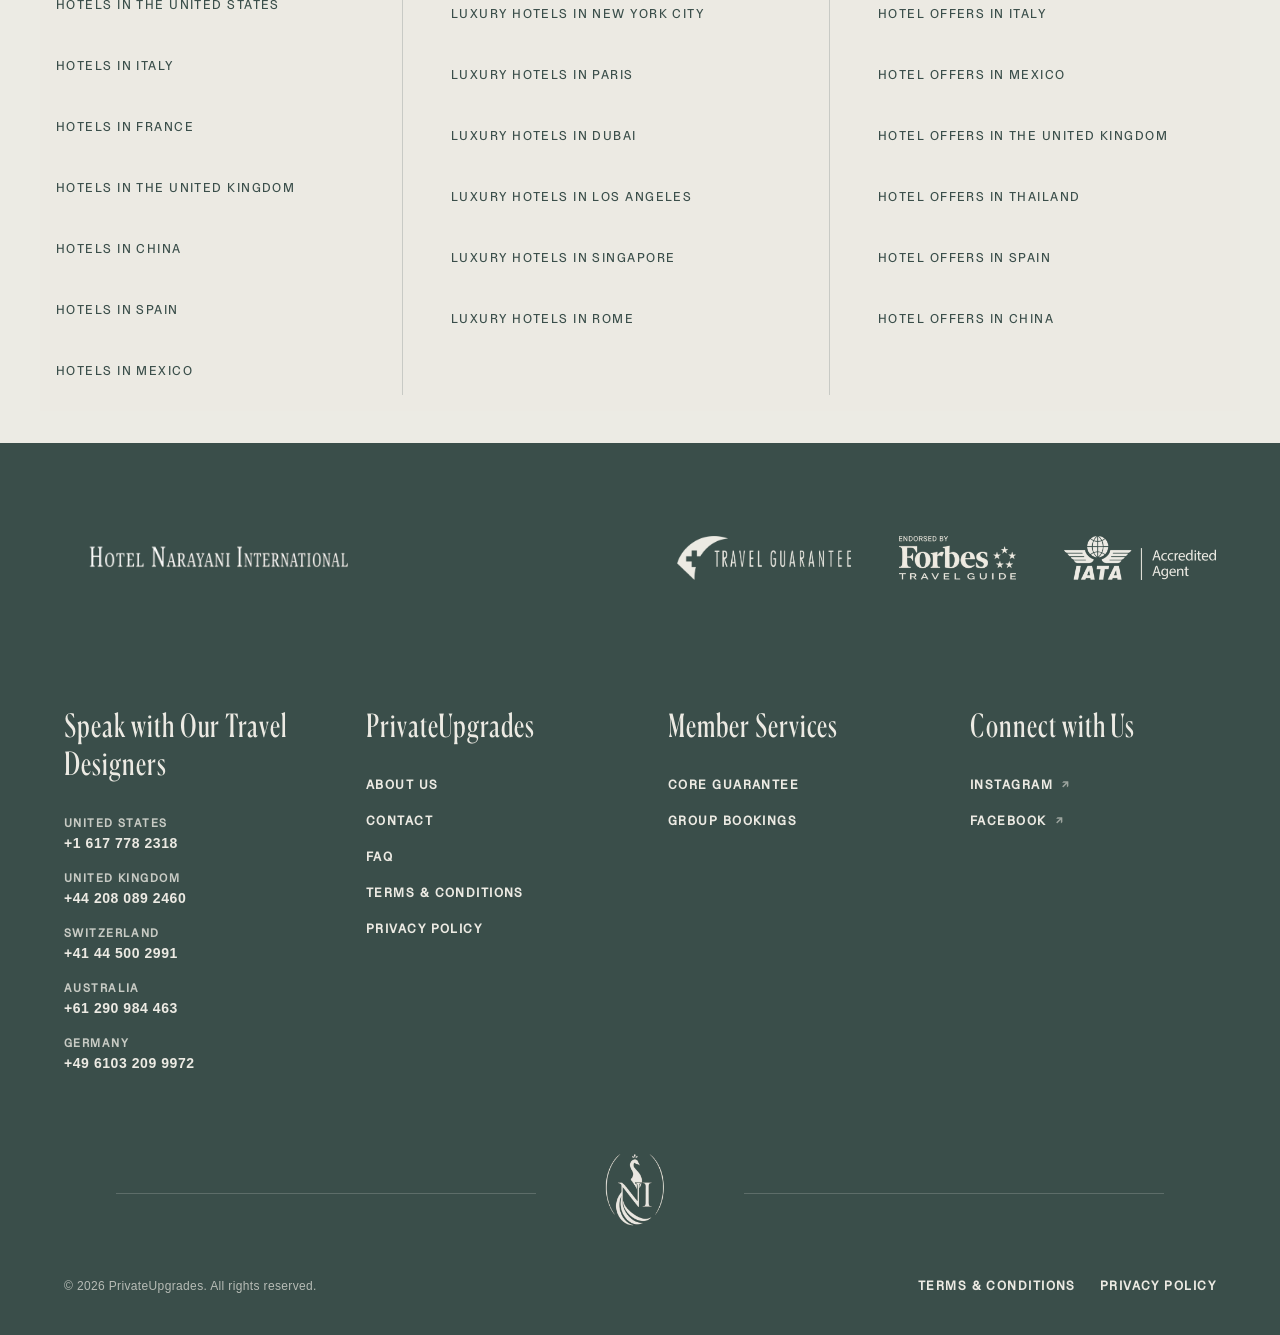
==== commit 9b8e87db: "Refine Narayani navbar logo alignment" ====
--- a/index.html
+++ b/index.html
@@ -826,6 +826,25 @@
                 padding-left: 5rem;
             }
         }
+
+        .pu-narayani-monogram { color: #ecebe3; overflow: visible; }
+        .pu-narayani-wordmark {
+            display: block;
+            color: #ecebe3;
+            font-family: "Canela Condensed Regular", Georgia, serif;
+            font-size: 34px;
+            font-variant-caps: small-caps;
+            font-weight: 400;
+            letter-spacing: .055em;
+            line-height: 32px;
+            text-rendering: geometricPrecision;
+            white-space: nowrap;
+        }
+        .pu-narayani-wordmark--mobile {
+            font-size: clamp(15px, 4.6vw, 20px);
+            letter-spacing: .035em;
+            line-height: 44px;
+        }
     </style>
 
 <div class="w-full bg-transparent pu-site-navbar-frame mx-auto w-full max-w-screen-max p-4 lg:px-0">
@@ -844,22 +863,29 @@
             </button>
 
             <a href="https://www.privateupgrades.com" class="pu-site-navbar-bird-link inline-flex items-center" aria-label="PrivateUpgrades home">
-                <img src="images/logos/ni-logo.png" alt="Narayani Hotel" class="hidden pu-nav-desktop-logo h-[54px] w-auto lg:h-[98px] lg:max-w-16 origin-left scale-[1.12] lg:scale-[1.08]" style="filter: brightness(1.1);" />
+                <svg class="hidden pu-nav-desktop-logo pu-narayani-monogram h-[54px] w-auto lg:h-[98px] lg:max-w-16 origin-left scale-[1.12] lg:scale-[1.08]" viewBox="0 0 93 112" fill="none" xmlns="http://www.w3.org/2000/svg" role="img" aria-label="Narayani Hotel">
+                    <path d="M24.2 14.5C11.2 24.4 3.6 39.3 3.6 56s7.6 31.6 20.6 41.5M68.8 14.5C81.8 24.4 89.4 39.3 89.4 56s-7.6 31.6-20.6 41.5" stroke="currentColor" stroke-width="1.35" stroke-linecap="round"/>
+                    <path d="M42.6 8.7 46.5 3.2l3.9 5.5M46.5 3.2v7" stroke="currentColor" stroke-width="1" stroke-linecap="round" stroke-linejoin="round"/>
+                    <circle cx="42.4" cy="8.6" r="1.55" fill="currentColor"/><circle cx="46.5" cy="3.1" r="1.7" fill="currentColor"/><circle cx="50.6" cy="8.6" r="1.55" fill="currentColor"/>
+                    <path d="M49 12.4c-5.9-.8-10.4 3.1-10.1 8.3.2 4 2.9 6.5 5.1 9.3 1.8 2.3 2 5.3.5 7.8-2.3 3.8-6.4 6.2-6.7 12 6.7-2.6 13.3-7.3 14.4-14.5.7-4.4-1.5-7.7-3.6-10.7-1.4-2-2-4.4-.2-5.8 1.4-1.1 3.3-.9 5.2-.4l5.1 1.4-4.5-3.8c-1.6-1.4-3.2-3-5.2-3.6Z" fill="currentColor"/>
+                    <text x="47.2" y="77.2" fill="currentColor" font-family="Canela Condensed Regular, Georgia, serif" font-size="46" letter-spacing="-2.4" text-anchor="middle">NI</text>
+                    <path d="M29.1 62.8C19.2 76.7 20 94.6 32.1 103.5c10.6 7.8 25.6 6.4 37.4-3M34.2 66.4c-5.8 12.4-3.6 25.2 6.3 31.8 8.8 5.9 20.8 5.4 30.6-1.2M39.7 70.7c-3 9.4-.7 18.7 6.8 23 6.5 3.7 15.6 3.4 23.6-1" stroke="currentColor" stroke-width="2.35" stroke-linecap="round"/>
+                </svg>
 
 
             </a>
         </div>
 
         <!-- Mobile: centered brand -->
-        <a href="https://www.privateupgrades.com" class="absolute left-1/2 hidden h-auto -translate-x-1/2 items-center justify-center pu-nav-mobile-only"
+        <a href="https://www.privateupgrades.com" class="absolute left-1/2 hidden h-11 -translate-x-1/2 items-center justify-center pu-nav-mobile-only"
             aria-label="PrivateUpgrades home">
-            <img src="images/logos/hotel-narayani-text.png" alt="Hotel Narayani International" style="width: 280px !important; height: auto !important; display: block !important;" />
+            <span class="pu-narayani-wordmark pu-narayani-wordmark--mobile">Hotel Narayani International</span>
         </a>
 
         <!-- Center: Brand + Nav links (desktop) -->
-        <div class="hidden pu-nav-desktop-inline w-[1043px] max-w-[1043px] flex-col justify-start items-center gap-4" style="gap: 16px;">
+        <div class="hidden pu-nav-desktop-inline w-[1043px] max-w-[1043px] flex-col justify-start items-center gap-8">
             <a href="https://www.privateupgrades.com" aria-label="PrivateUpgrades home">
-                <img src="images/logos/hotel-narayani-text.png" alt="Hotel Narayani International" style="width: 420px !important; height: auto !important; max-width: 90% !important; display: block !important;" />
+                <span class="pu-narayani-wordmark">Hotel Narayani International</span>
             </a>
             <nav class="pu-site-navbar-primary-nav w-full inline-flex justify-between items-center">
                 <a href="https://www.privateupgrades.com/luxury-hotels" class="pu-nav-menu-link text-cream">destinations</a>
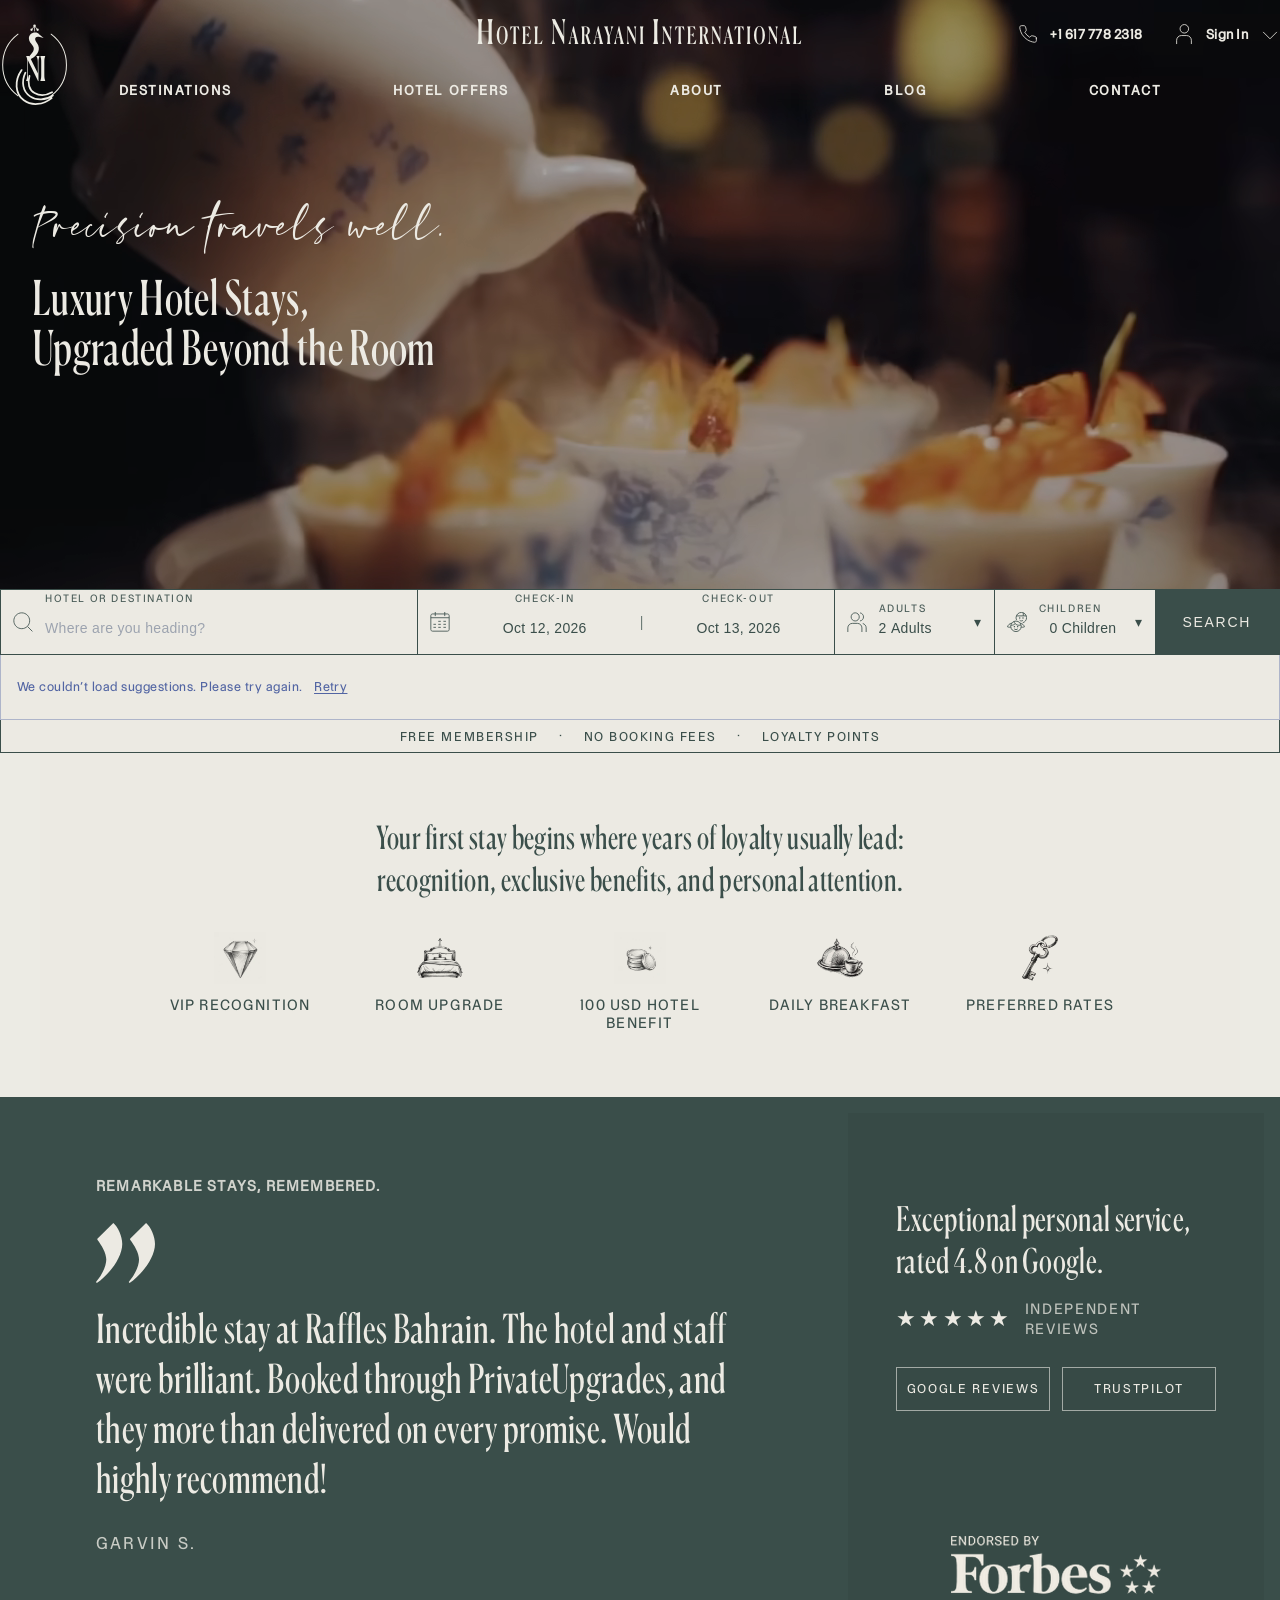
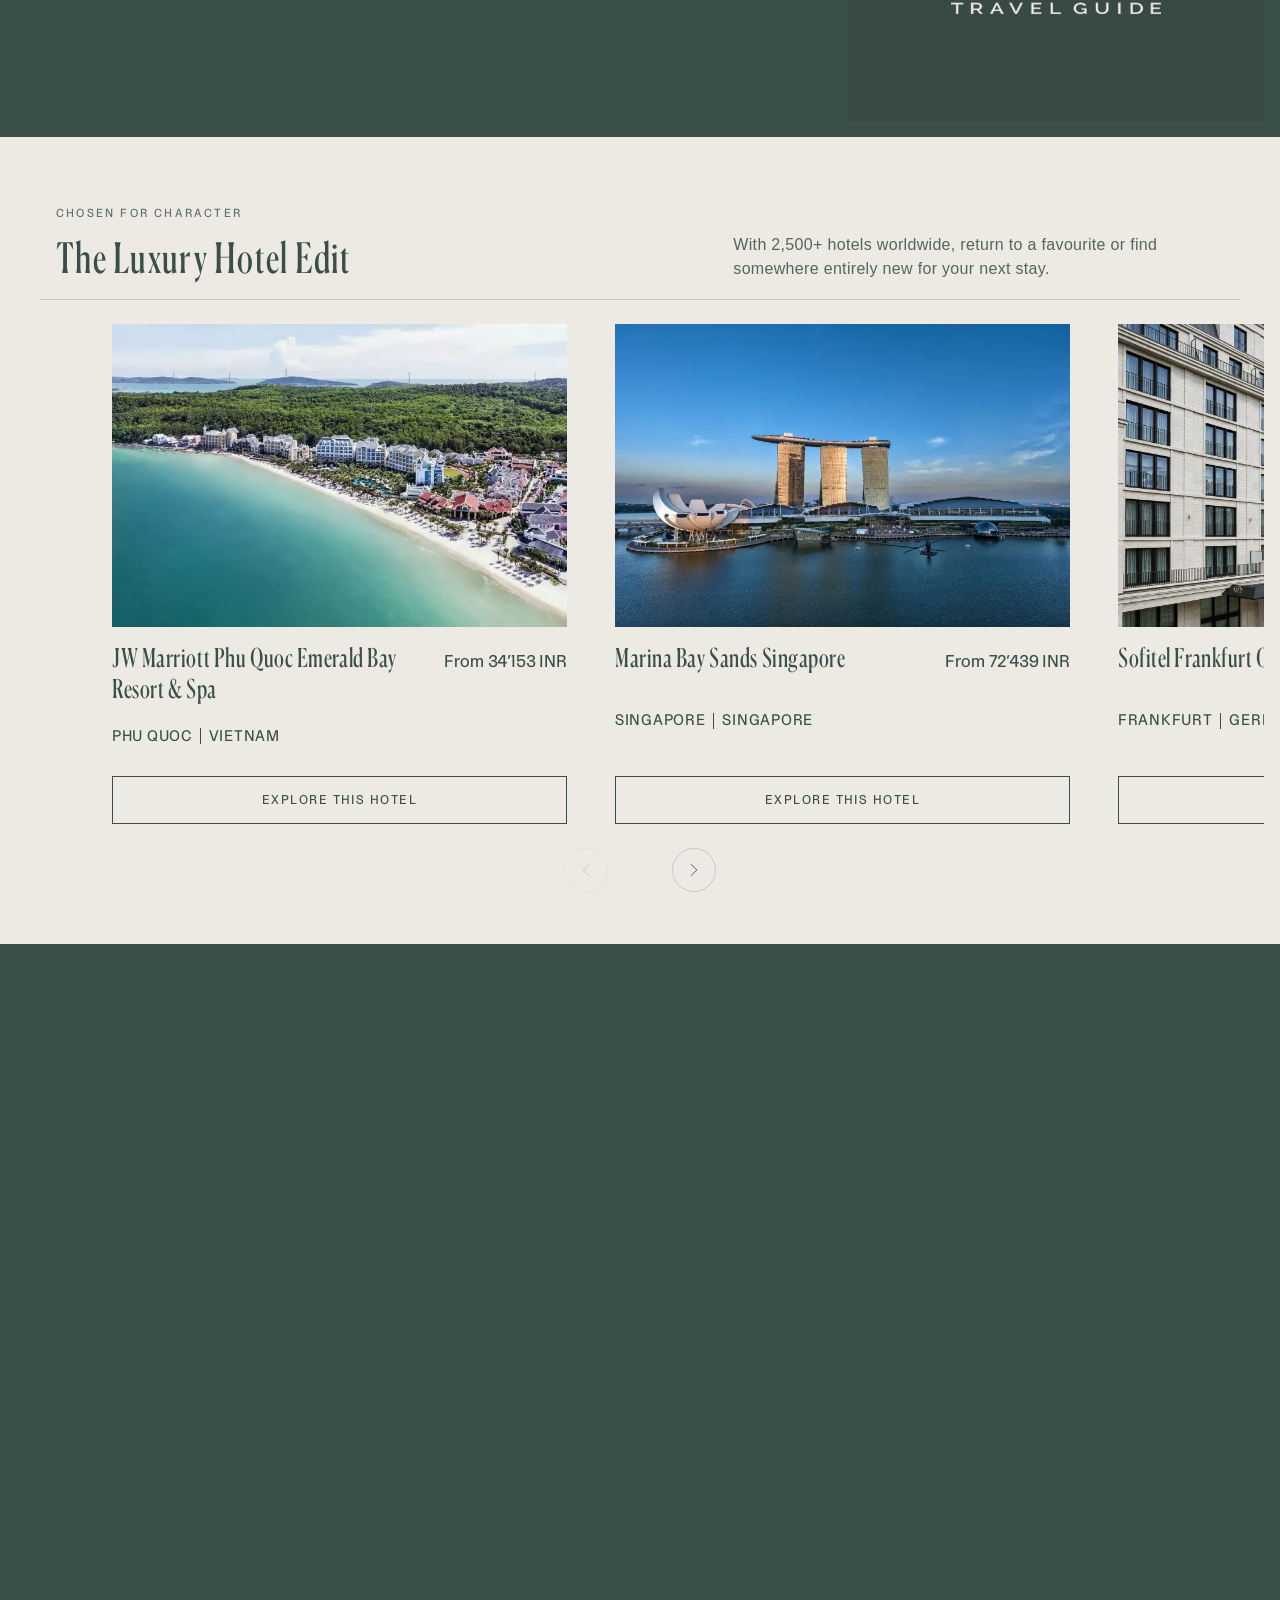
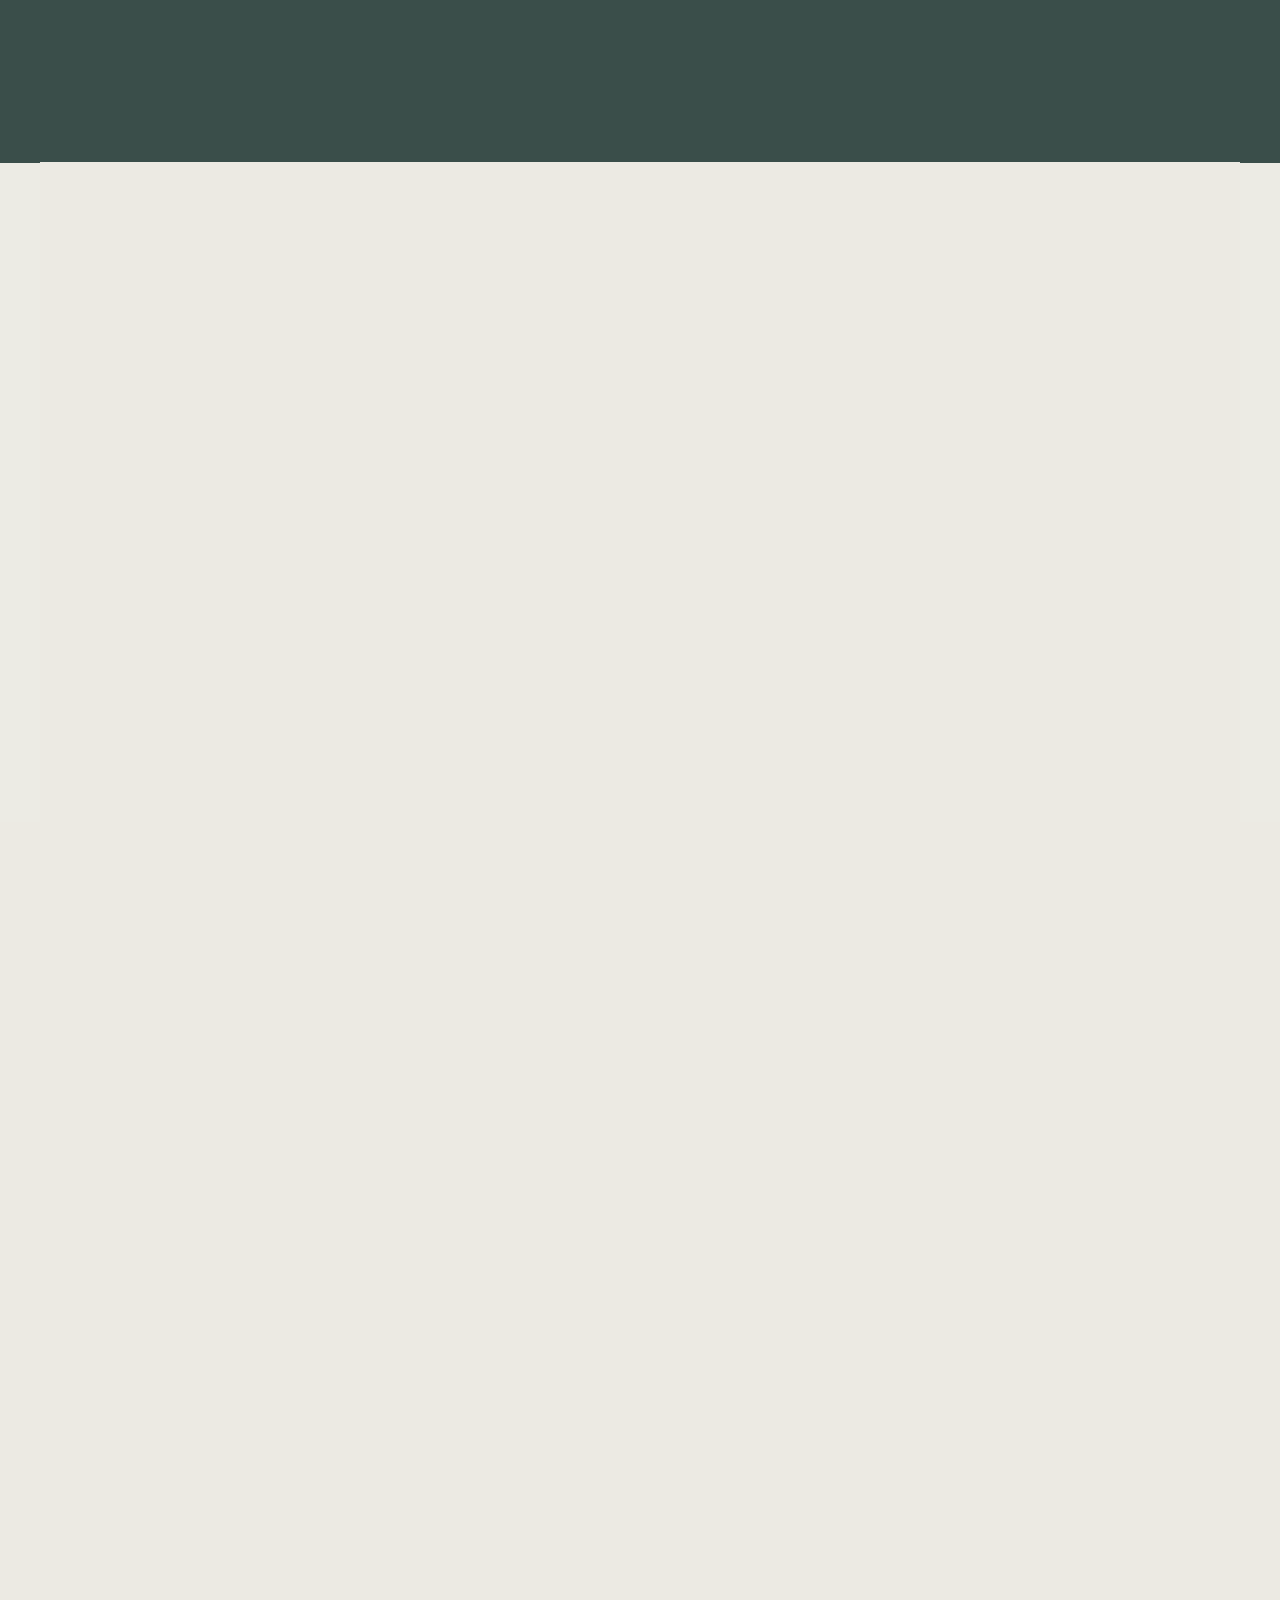
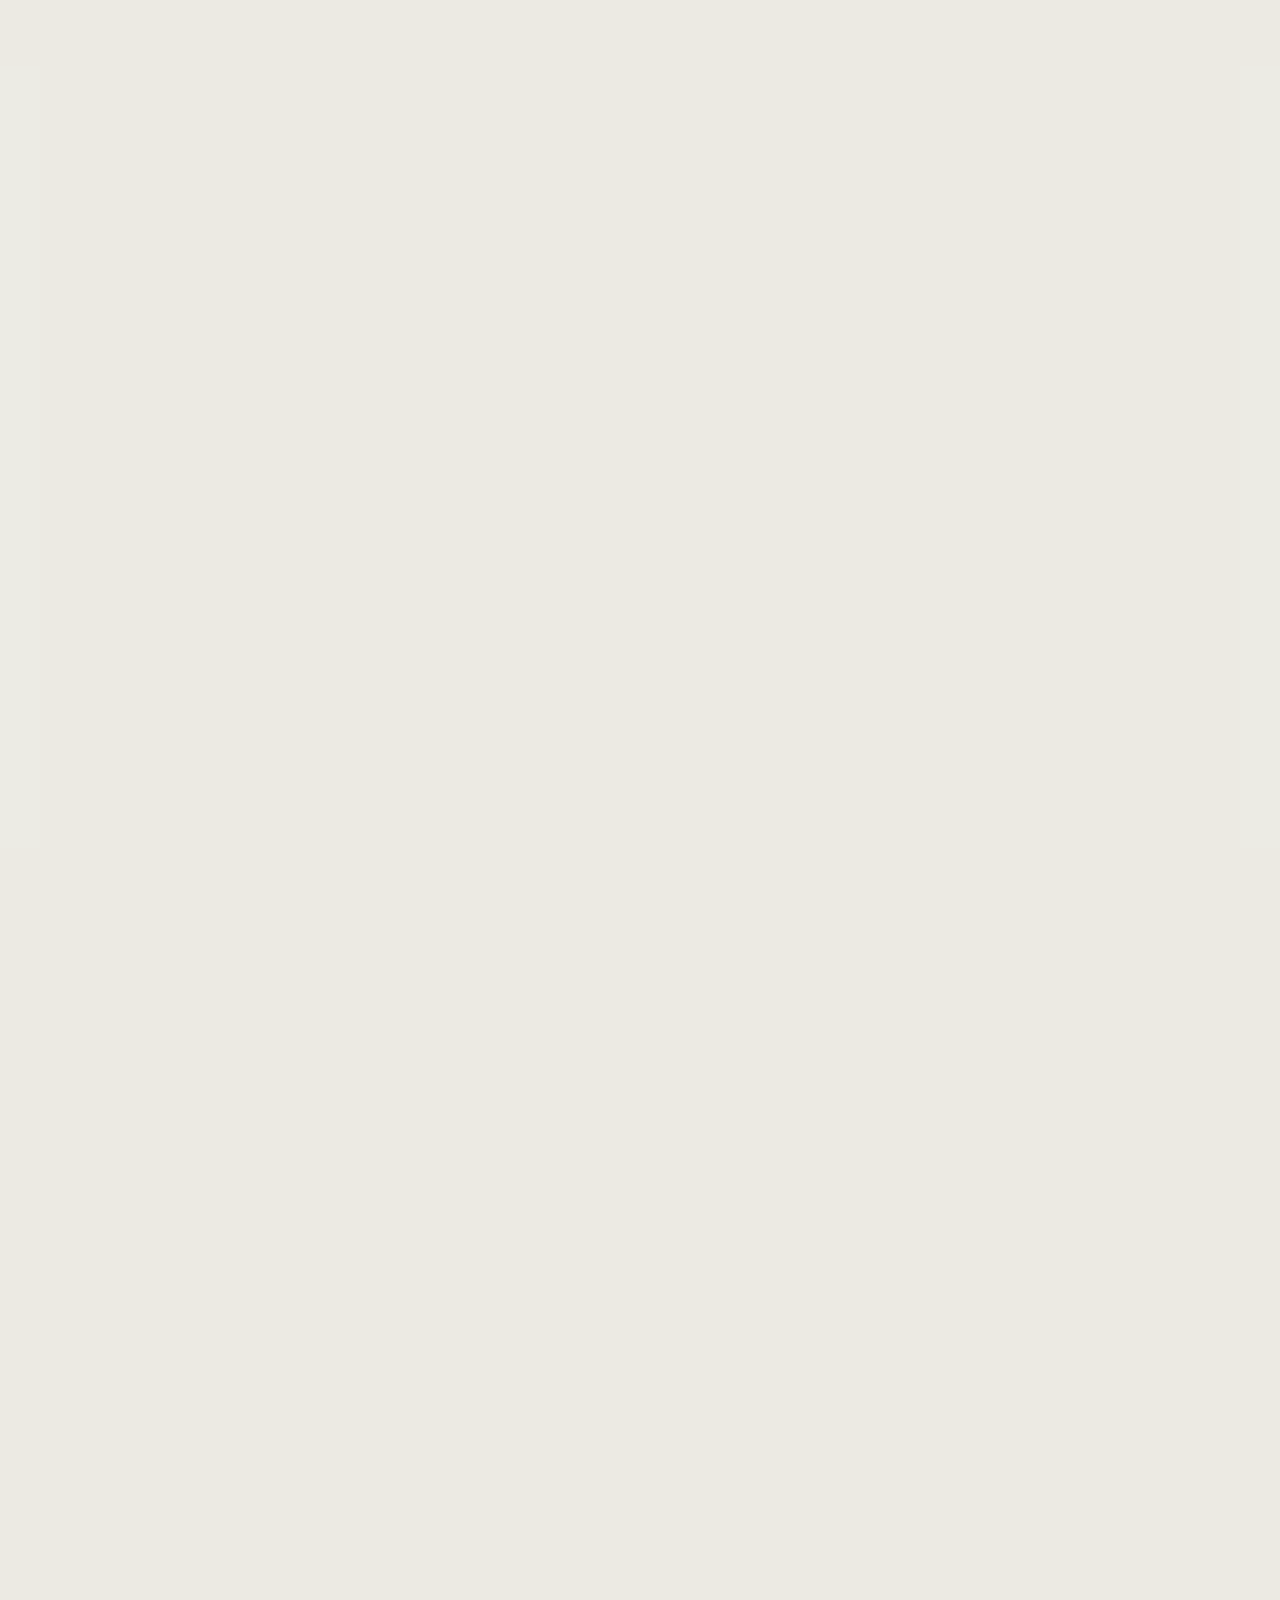
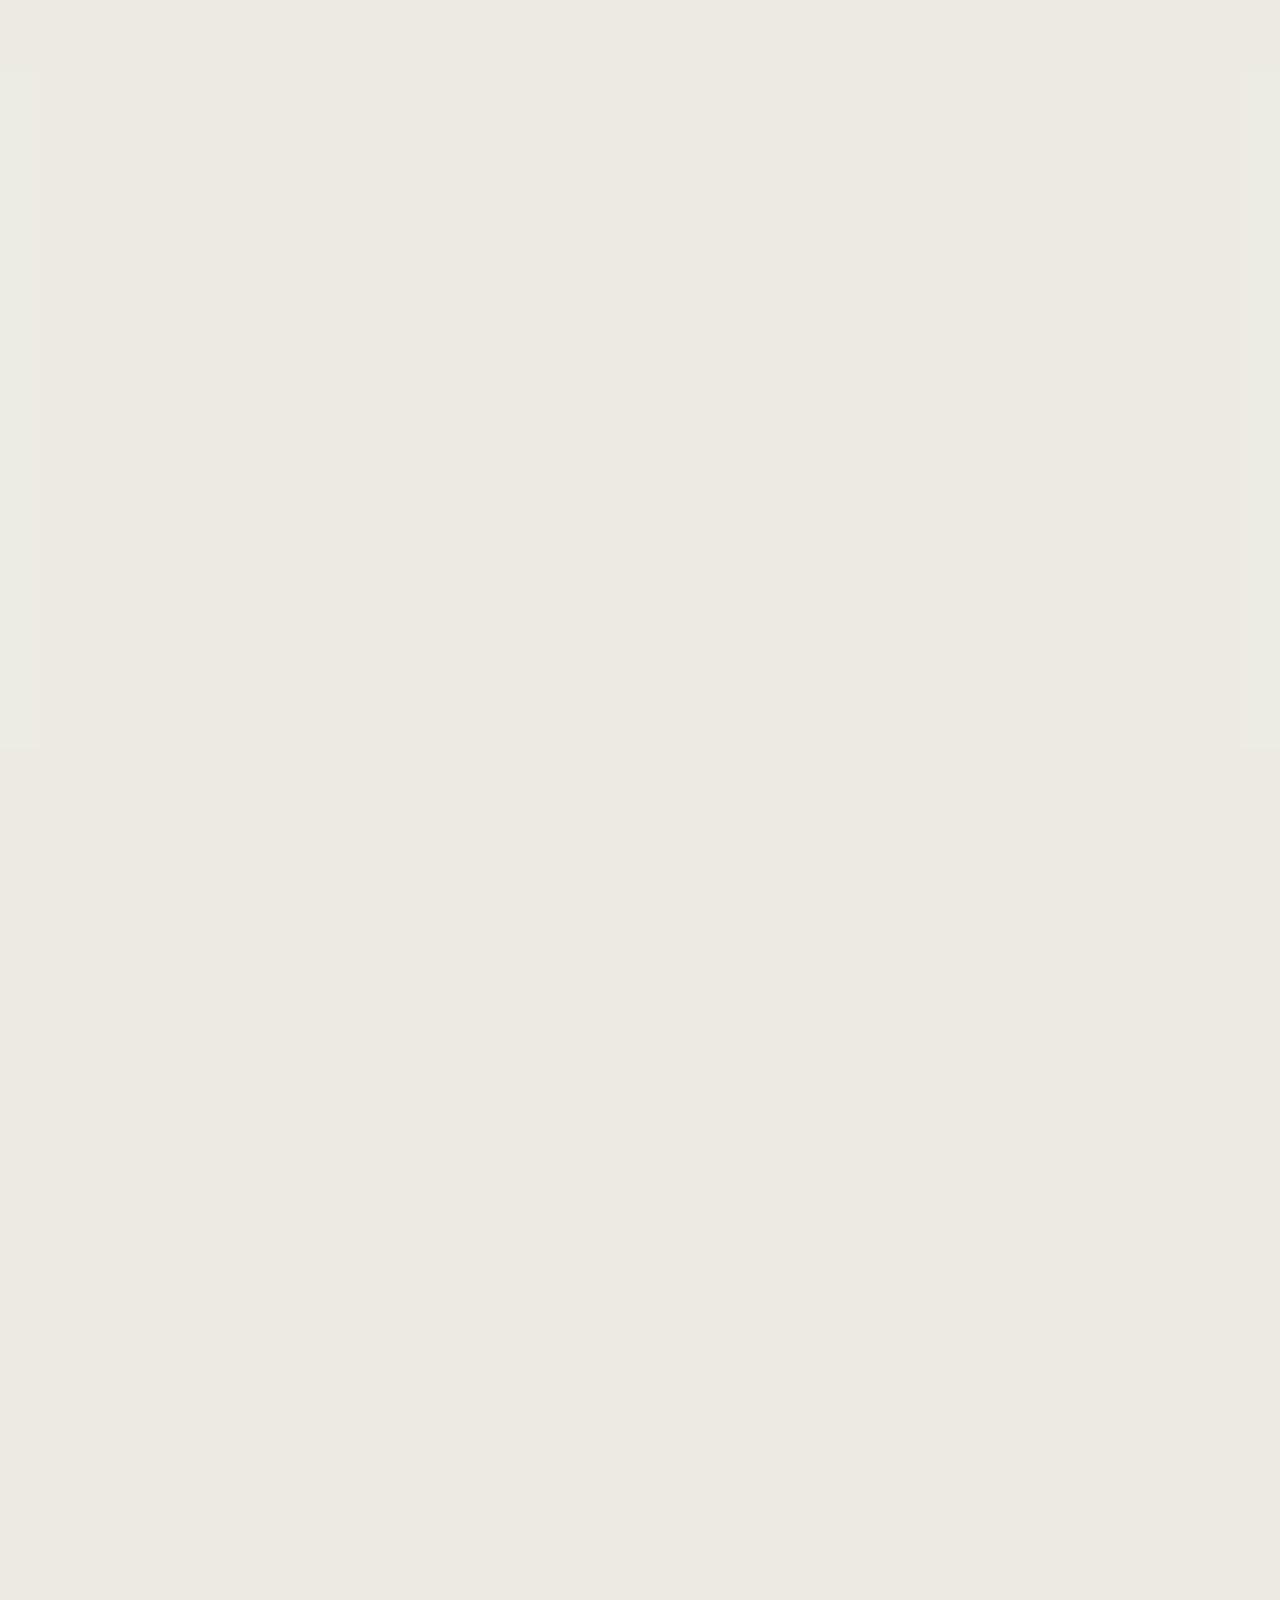
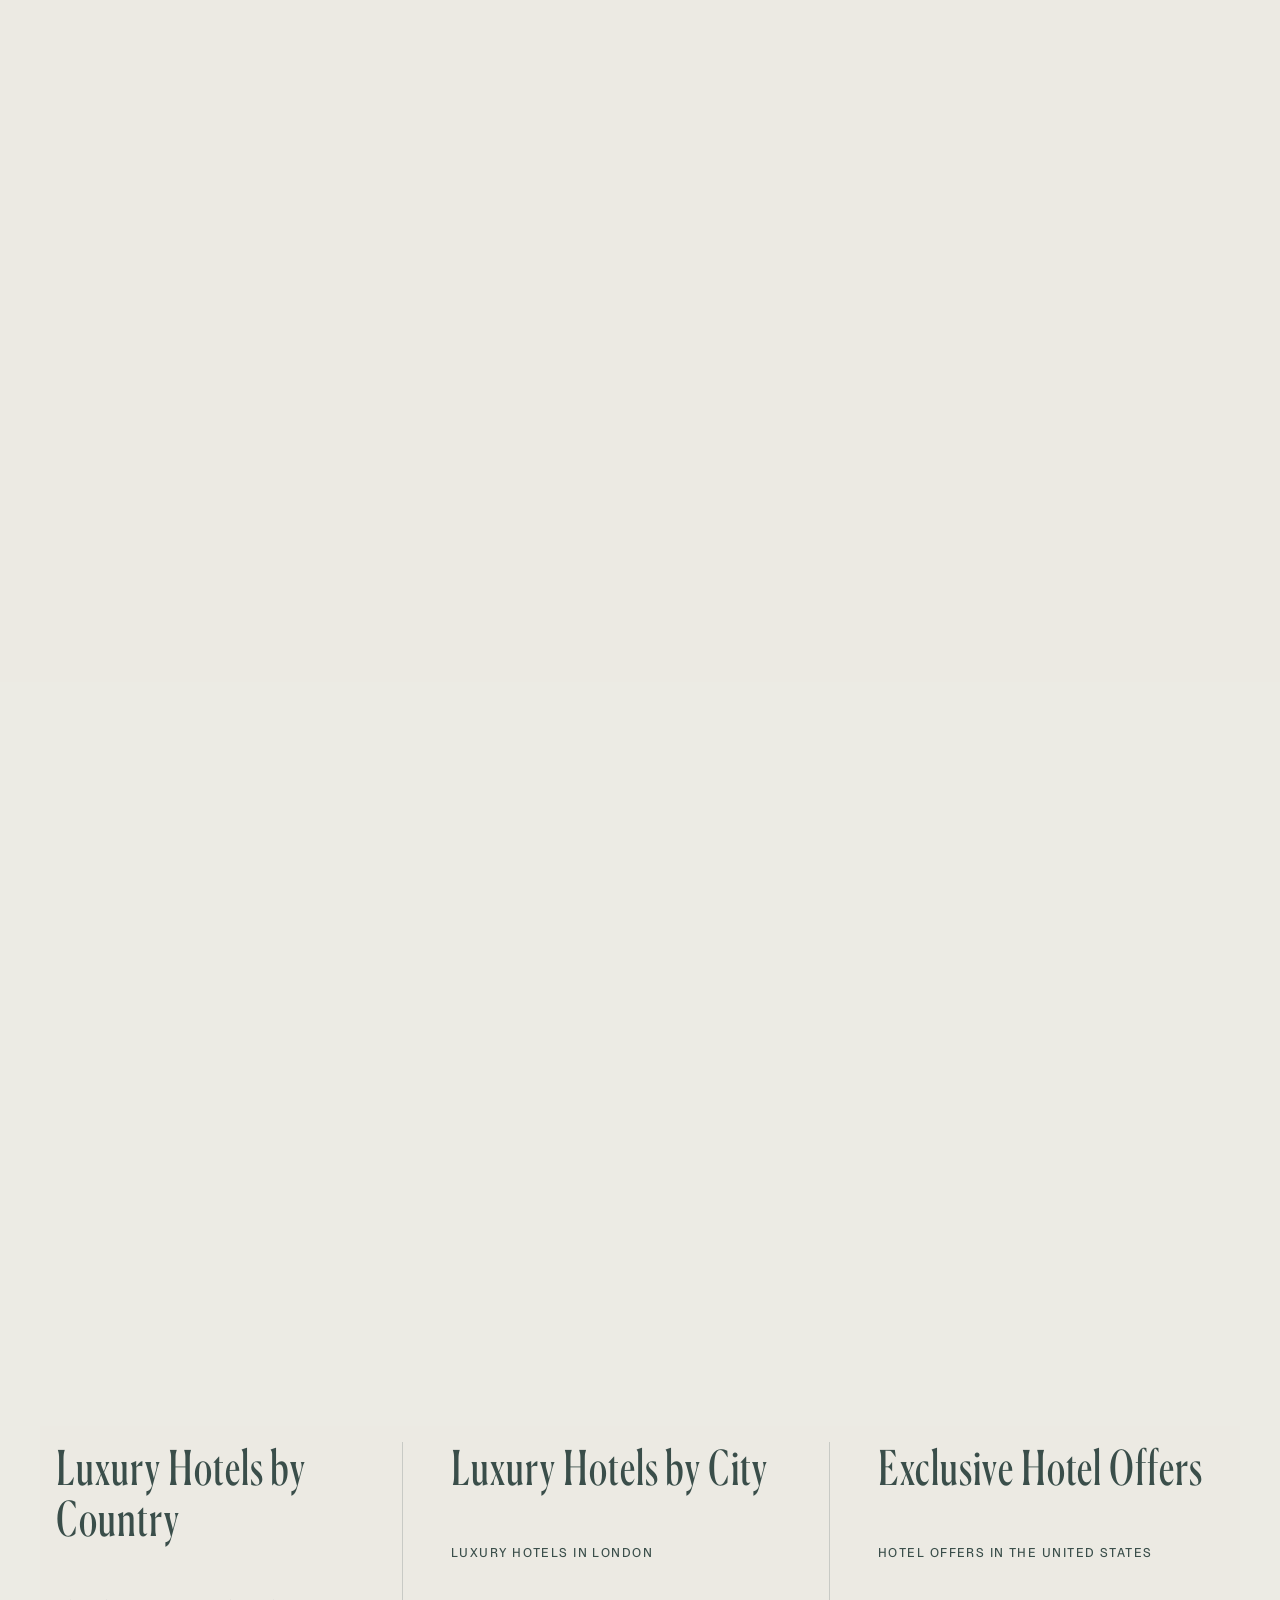
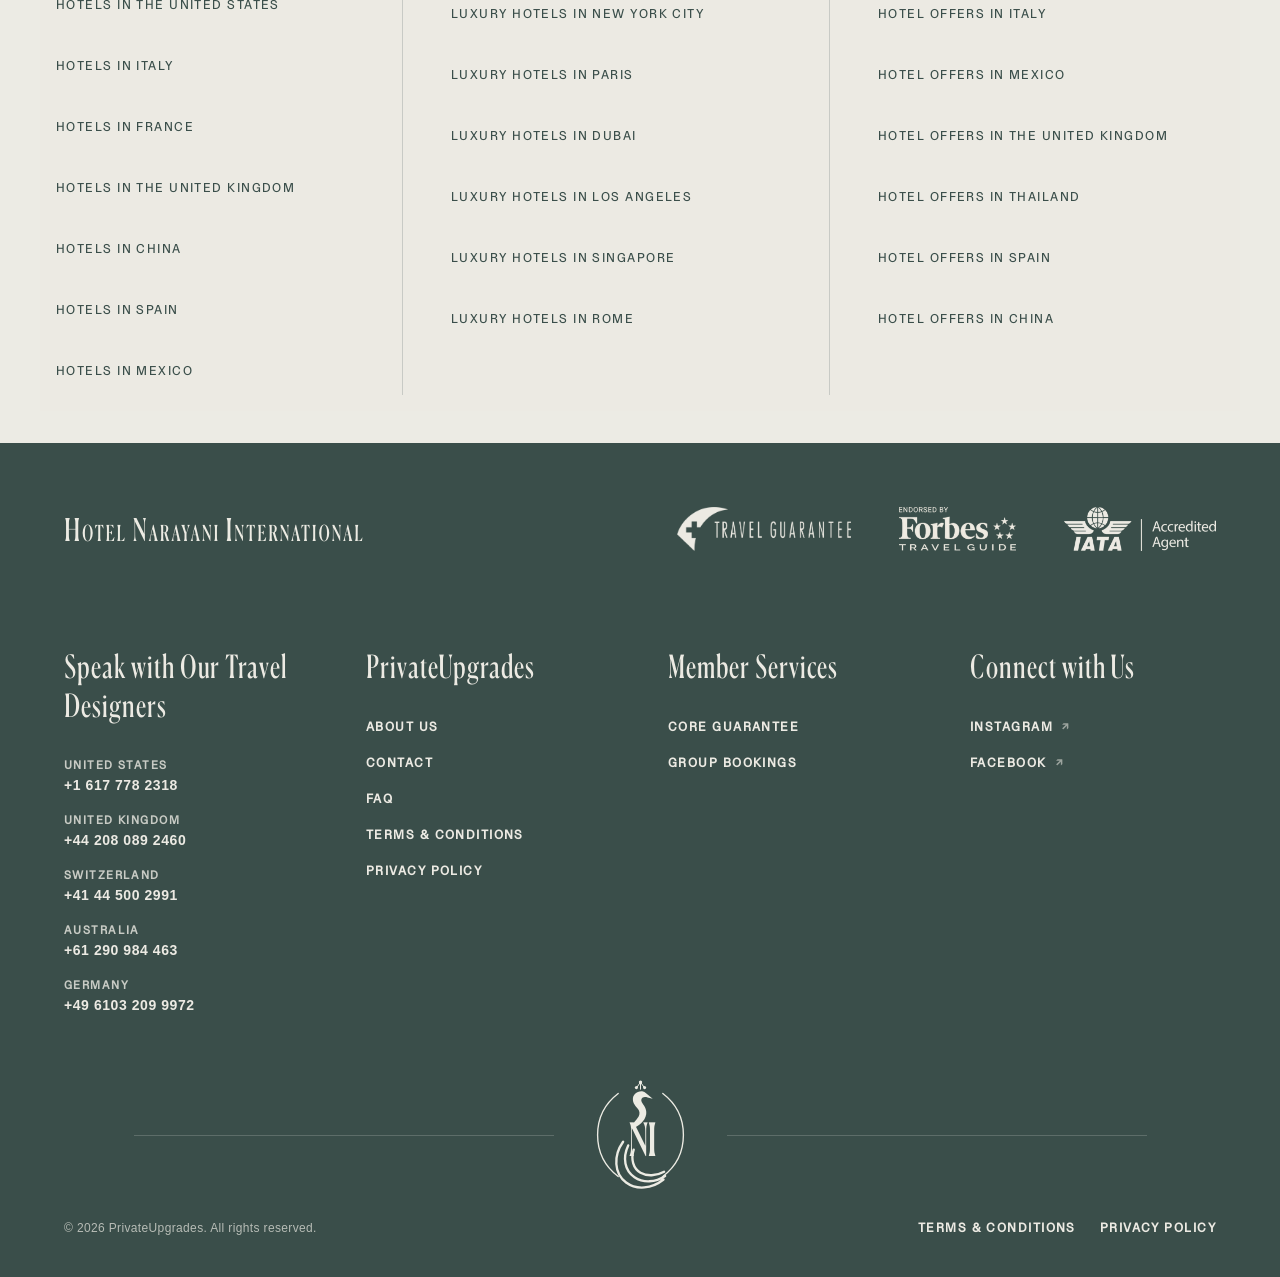
==== commit d5122928: "Match Narayani footer logo layout" ====
--- a/index.html
+++ b/index.html
@@ -7062,7 +7062,7 @@
     data-site-footer>
     <div class="mx-auto flex w-full max-w-[1728px] flex-col">
         <div class="flex flex-col gap-9 pb-8 sm:flex-row sm:items-center sm:justify-between lg:pb-10">
-            <img src="images/logos/hotel-narayani-text.png" alt="Hotel Narayani International" class="h-auto w-[300px] max-w-full" width="678" height="69" loading="lazy" decoding="async" />
+            <span class="pu-narayani-wordmark max-w-full" style="font-size: clamp(24px, 8vw, 31.4px); line-height: 31px;" role="img" aria-label="Hotel Narayani International">Hotel Narayani International</span>
 
             <div class="flex w-full flex-wrap items-center justify-center gap-7 sm:w-auto sm:justify-end lg:gap-12" role="group" aria-label="Accreditations and recognition">
                 <img src="images/footer/travel-guarantee.png" alt="Travel Guarantee"
@@ -7175,7 +7175,14 @@
         <div class="flex w-full items-center justify-center gap-7 py-2 md:gap-10" aria-hidden="true">
             <span class="h-px w-full max-w-[420px] bg-cream/20"></span>
 
-            <img src="images/logos/ni-logo.png" alt="Narayani Hotel" class="h-24 w-auto shrink-0 md:h-28" />
+            <svg class="pu-narayani-monogram h-24 w-auto shrink-0 text-cream/90 md:h-28" viewBox="0 0 93 112" fill="none" xmlns="http://www.w3.org/2000/svg">
+                    <path d="M24.2 14.5C11.2 24.4 3.6 39.3 3.6 56s7.6 31.6 20.6 41.5M68.8 14.5C81.8 24.4 89.4 39.3 89.4 56s-7.6 31.6-20.6 41.5" stroke="currentColor" stroke-width="1.35" stroke-linecap="round"/>
+                    <path d="M42.6 8.7 46.5 3.2l3.9 5.5M46.5 3.2v7" stroke="currentColor" stroke-width="1" stroke-linecap="round" stroke-linejoin="round"/>
+                    <circle cx="42.4" cy="8.6" r="1.55" fill="currentColor"/><circle cx="46.5" cy="3.1" r="1.7" fill="currentColor"/><circle cx="50.6" cy="8.6" r="1.55" fill="currentColor"/>
+                    <path d="M49 12.4c-5.9-.8-10.4 3.1-10.1 8.3.2 4 2.9 6.5 5.1 9.3 1.8 2.3 2 5.3.5 7.8-2.3 3.8-6.4 6.2-6.7 12 6.7-2.6 13.3-7.3 14.4-14.5.7-4.4-1.5-7.7-3.6-10.7-1.4-2-2-4.4-.2-5.8 1.4-1.1 3.3-.9 5.2-.4l5.1 1.4-4.5-3.8c-1.6-1.4-3.2-3-5.2-3.6Z" fill="currentColor"/>
+                    <text x="47.2" y="77.2" fill="currentColor" font-family="Canela Condensed Regular, Georgia, serif" font-size="46" letter-spacing="-2.4" text-anchor="middle">NI</text>
+                    <path d="M29.1 62.8C19.2 76.7 20 94.6 32.1 103.5c10.6 7.8 25.6 6.4 37.4-3M34.2 66.4c-5.8 12.4-3.6 25.2 6.3 31.8 8.8 5.9 20.8 5.4 30.6-1.2M39.7 70.7c-3 9.4-.7 18.7 6.8 23 6.5 3.7 15.6 3.4 23.6-1" stroke="currentColor" stroke-width="2.35" stroke-linecap="round"/>
+                </svg>
 
 
 
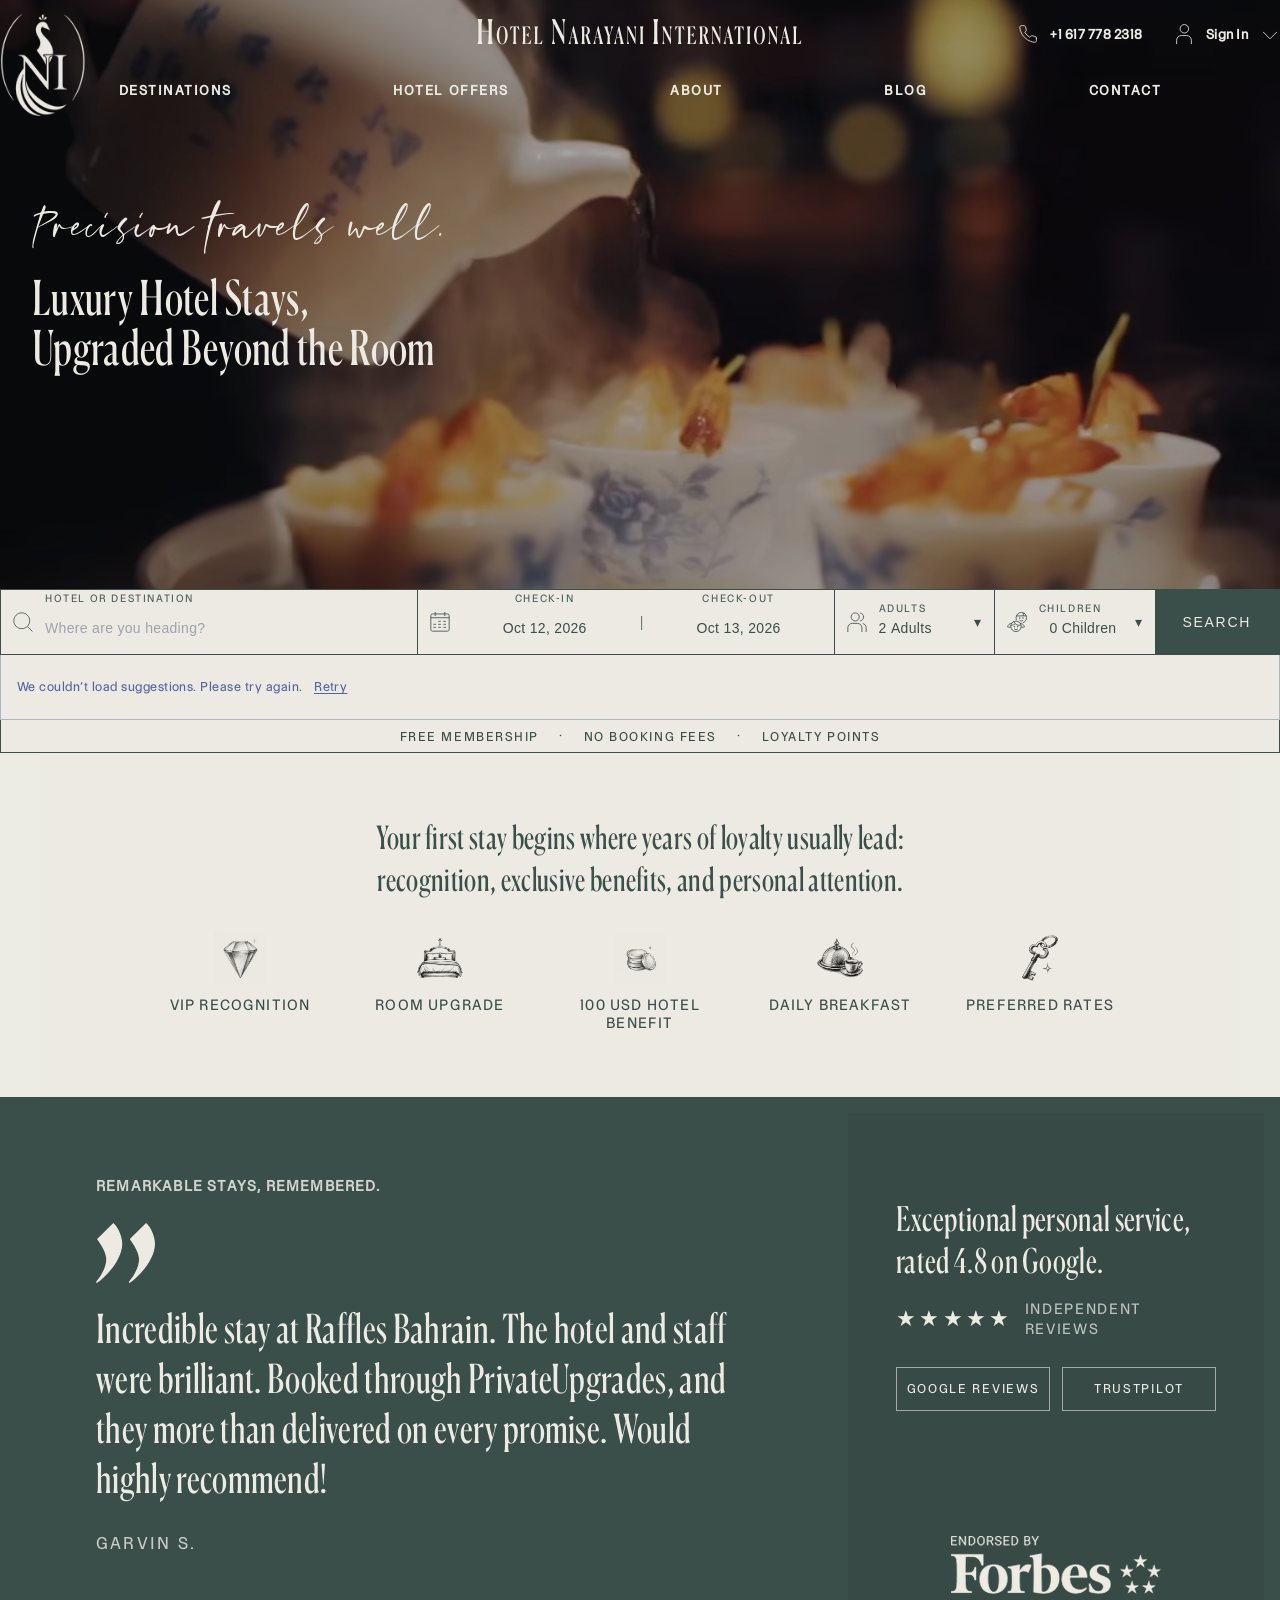
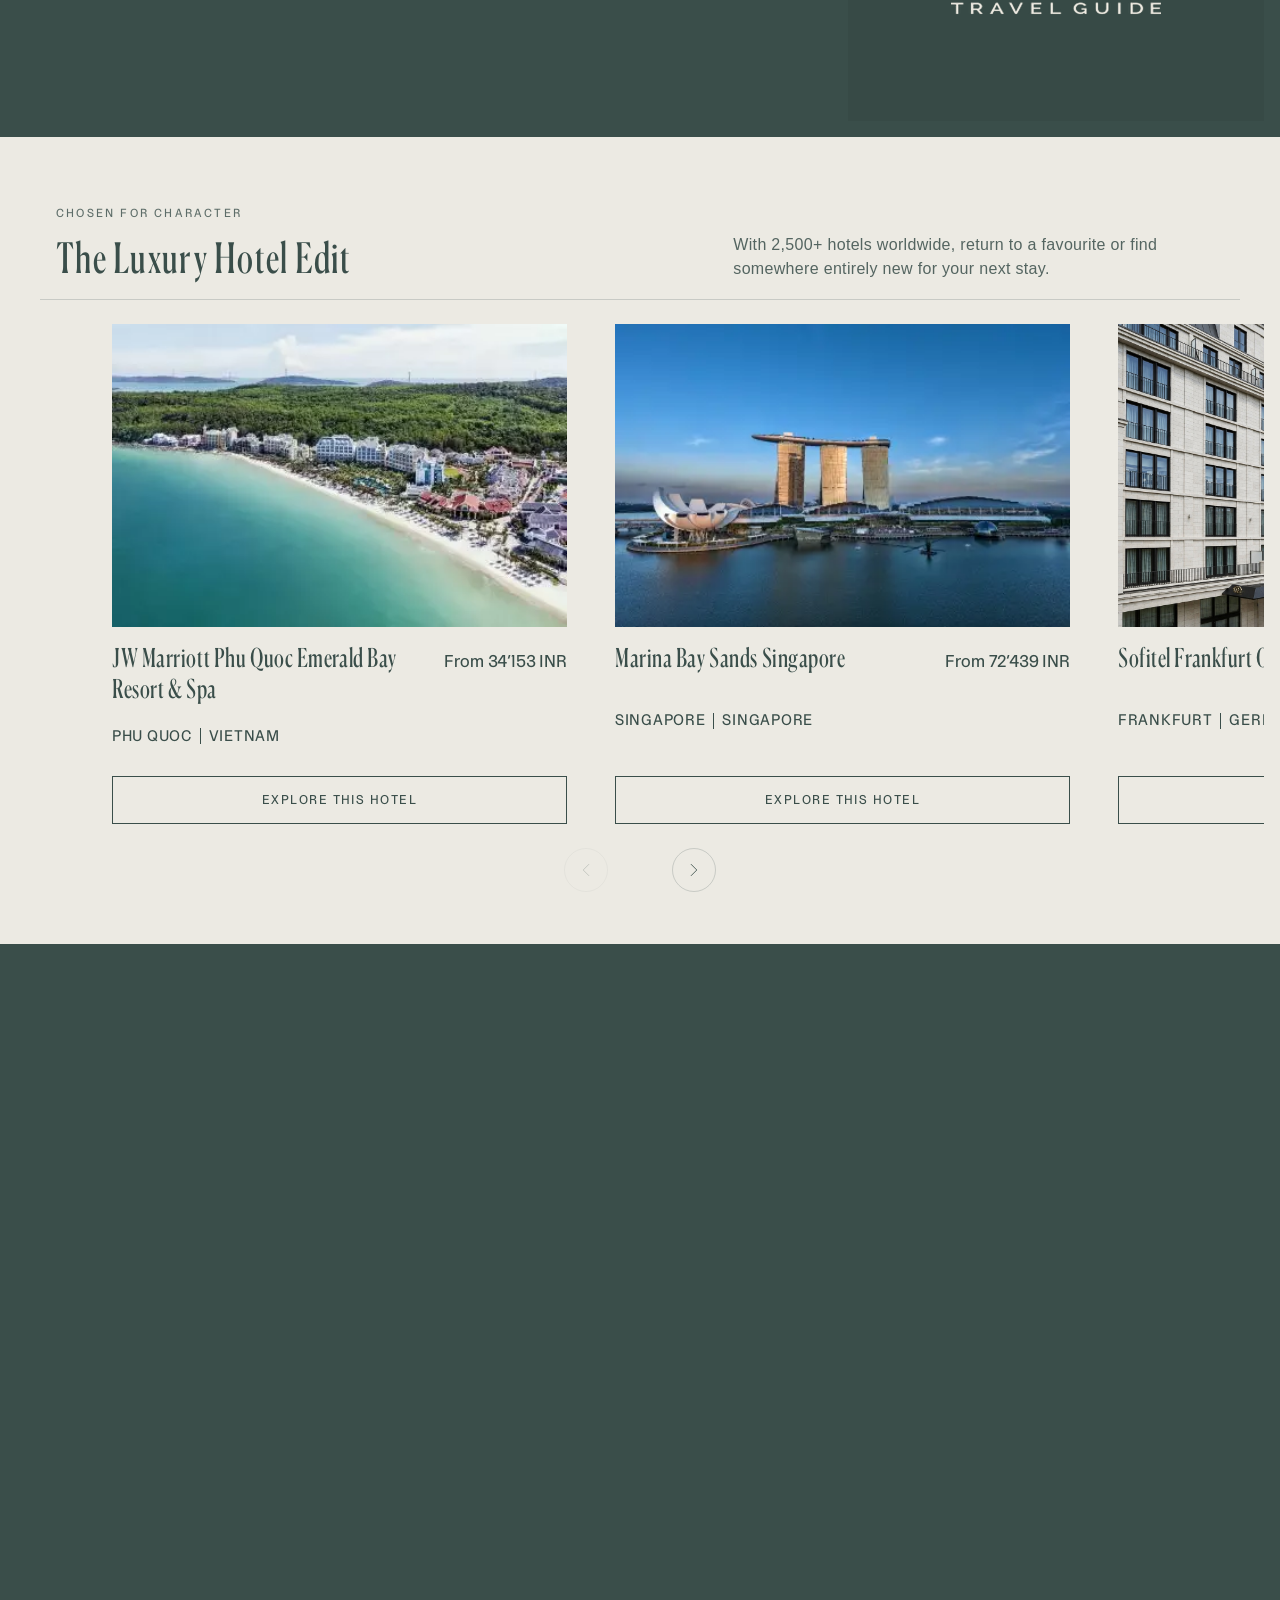
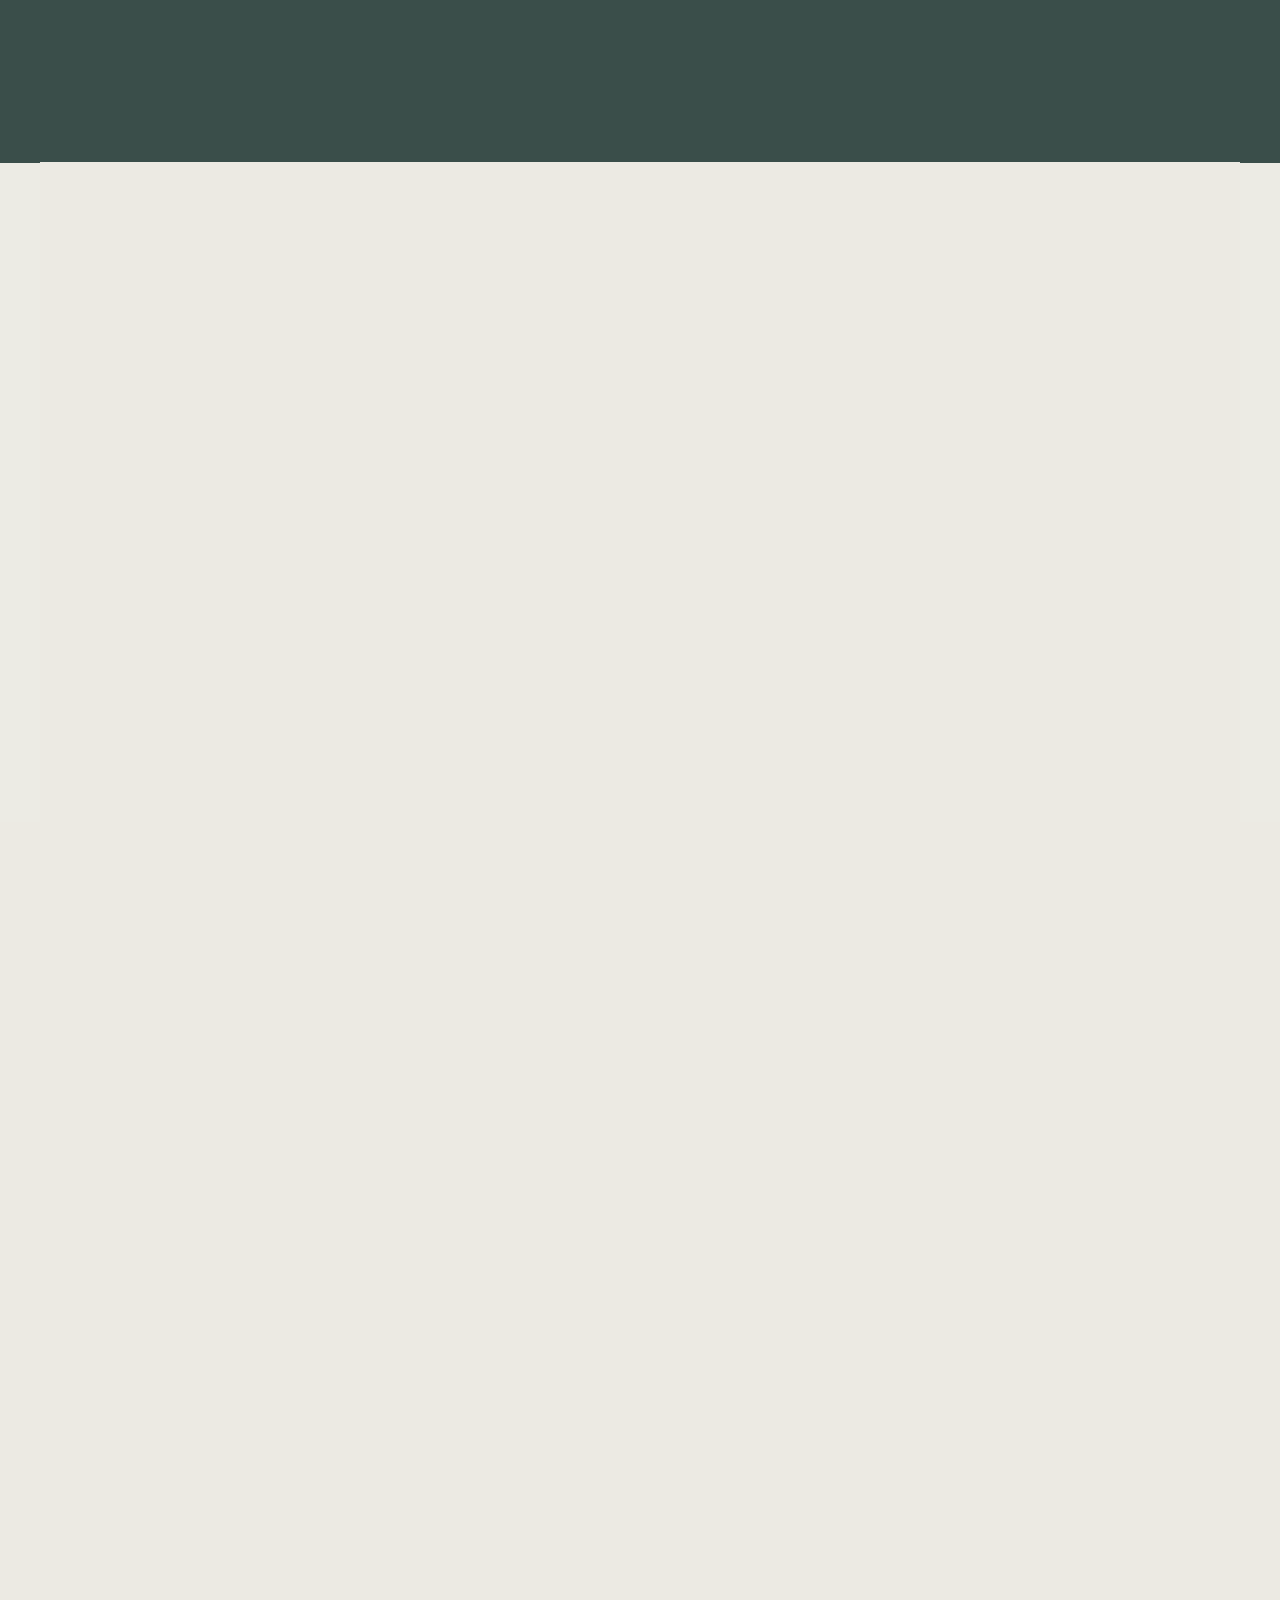
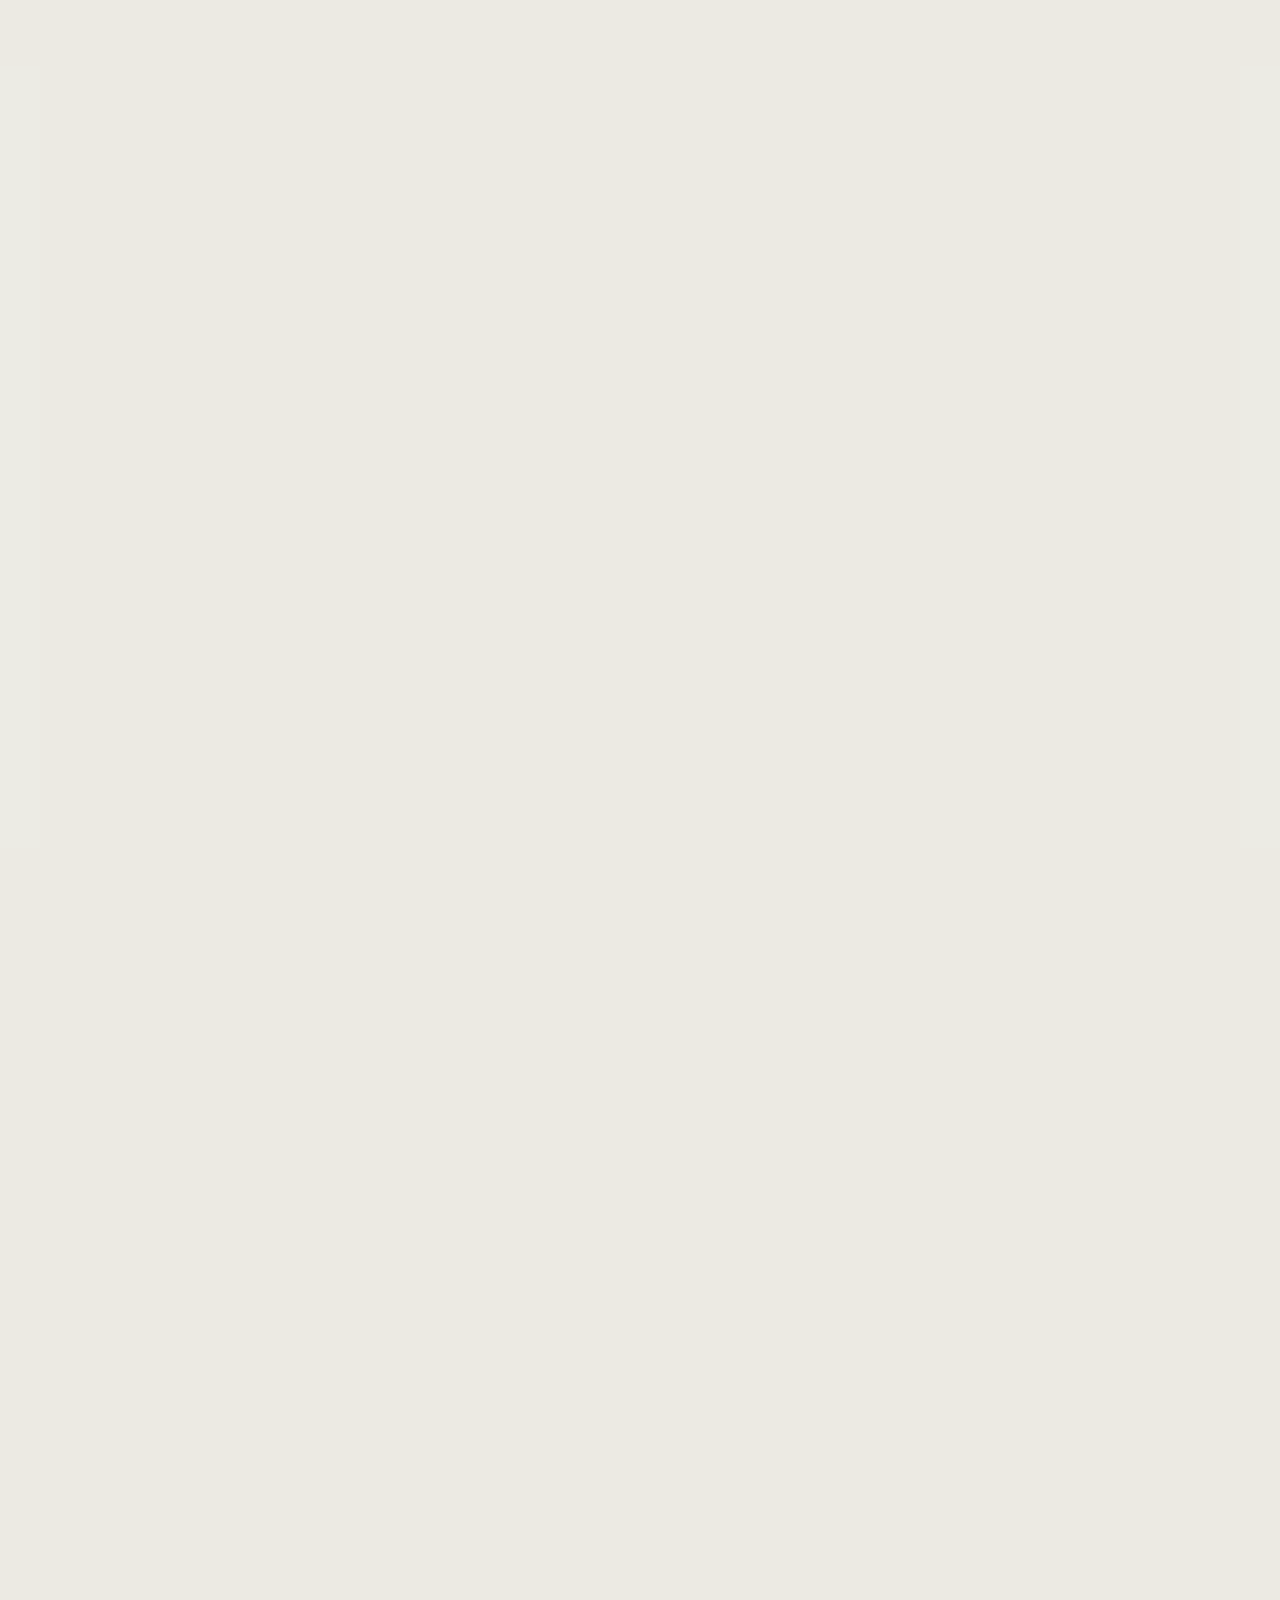
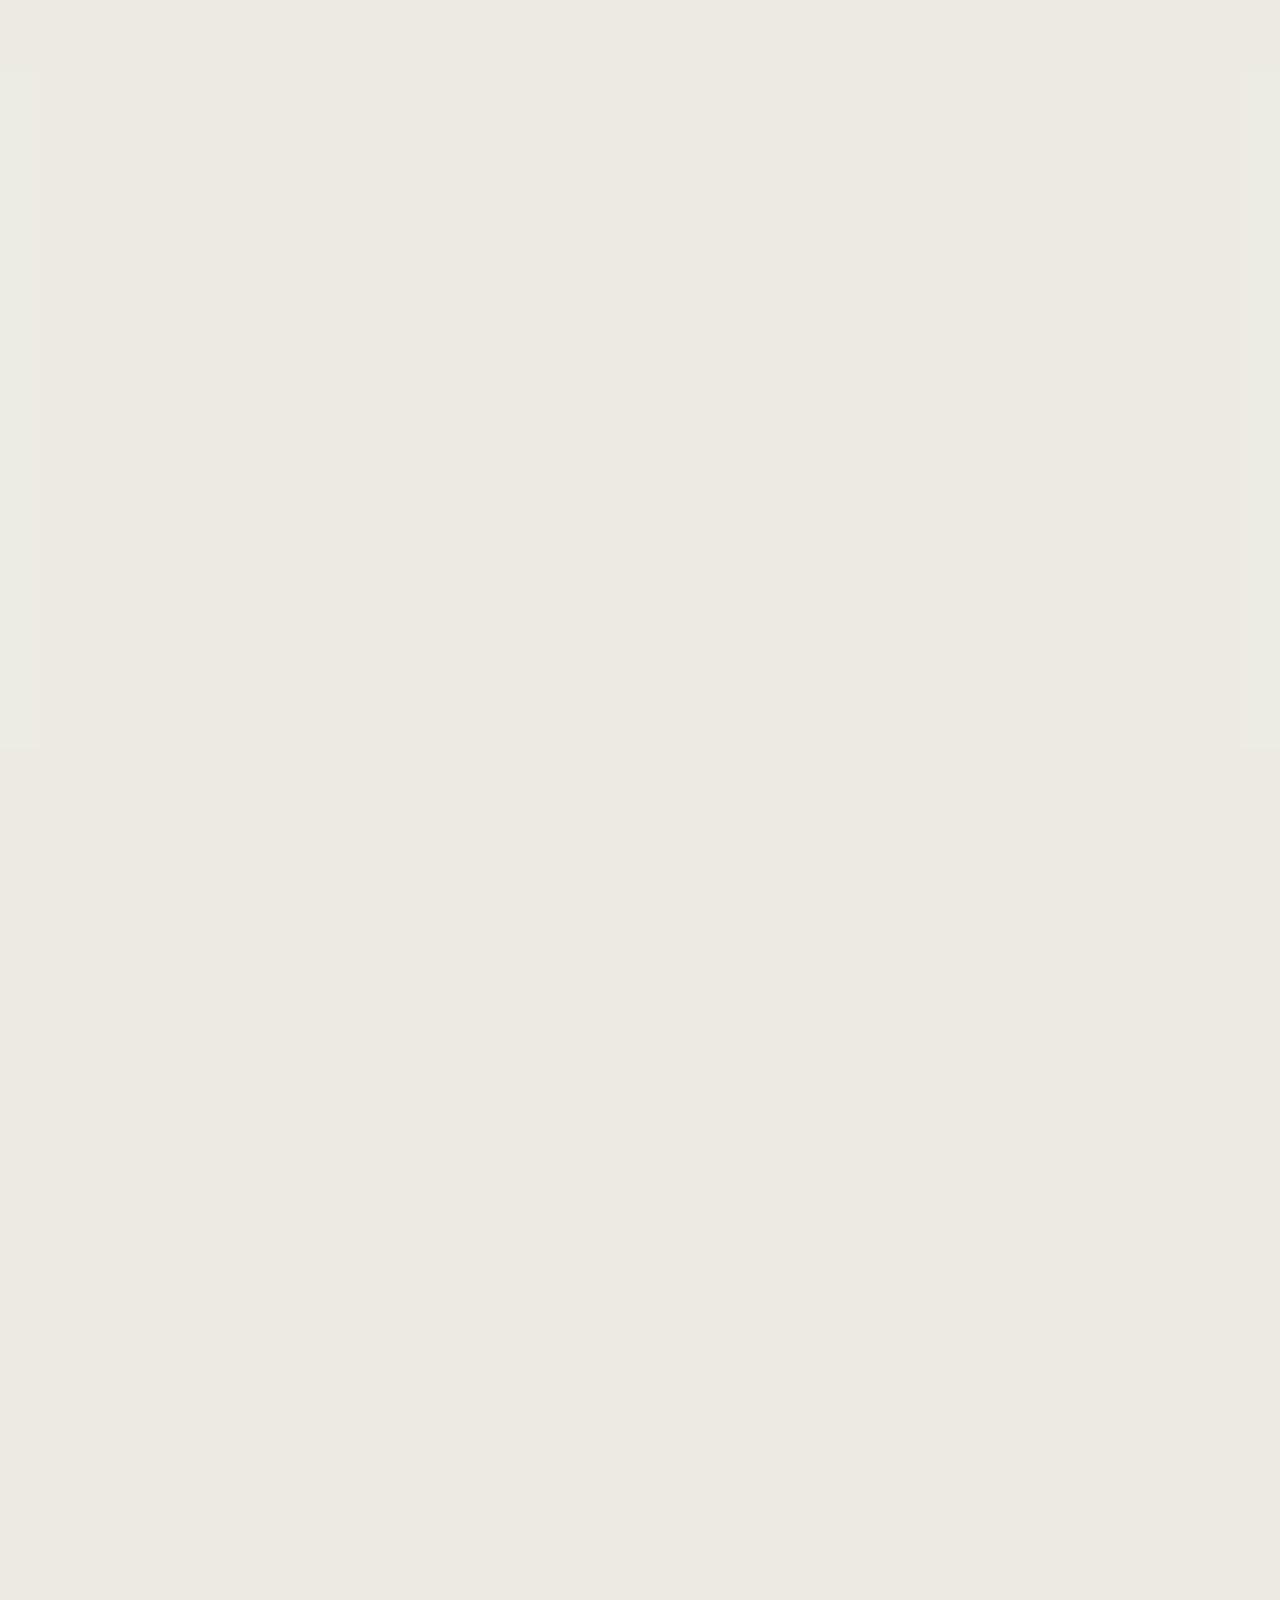
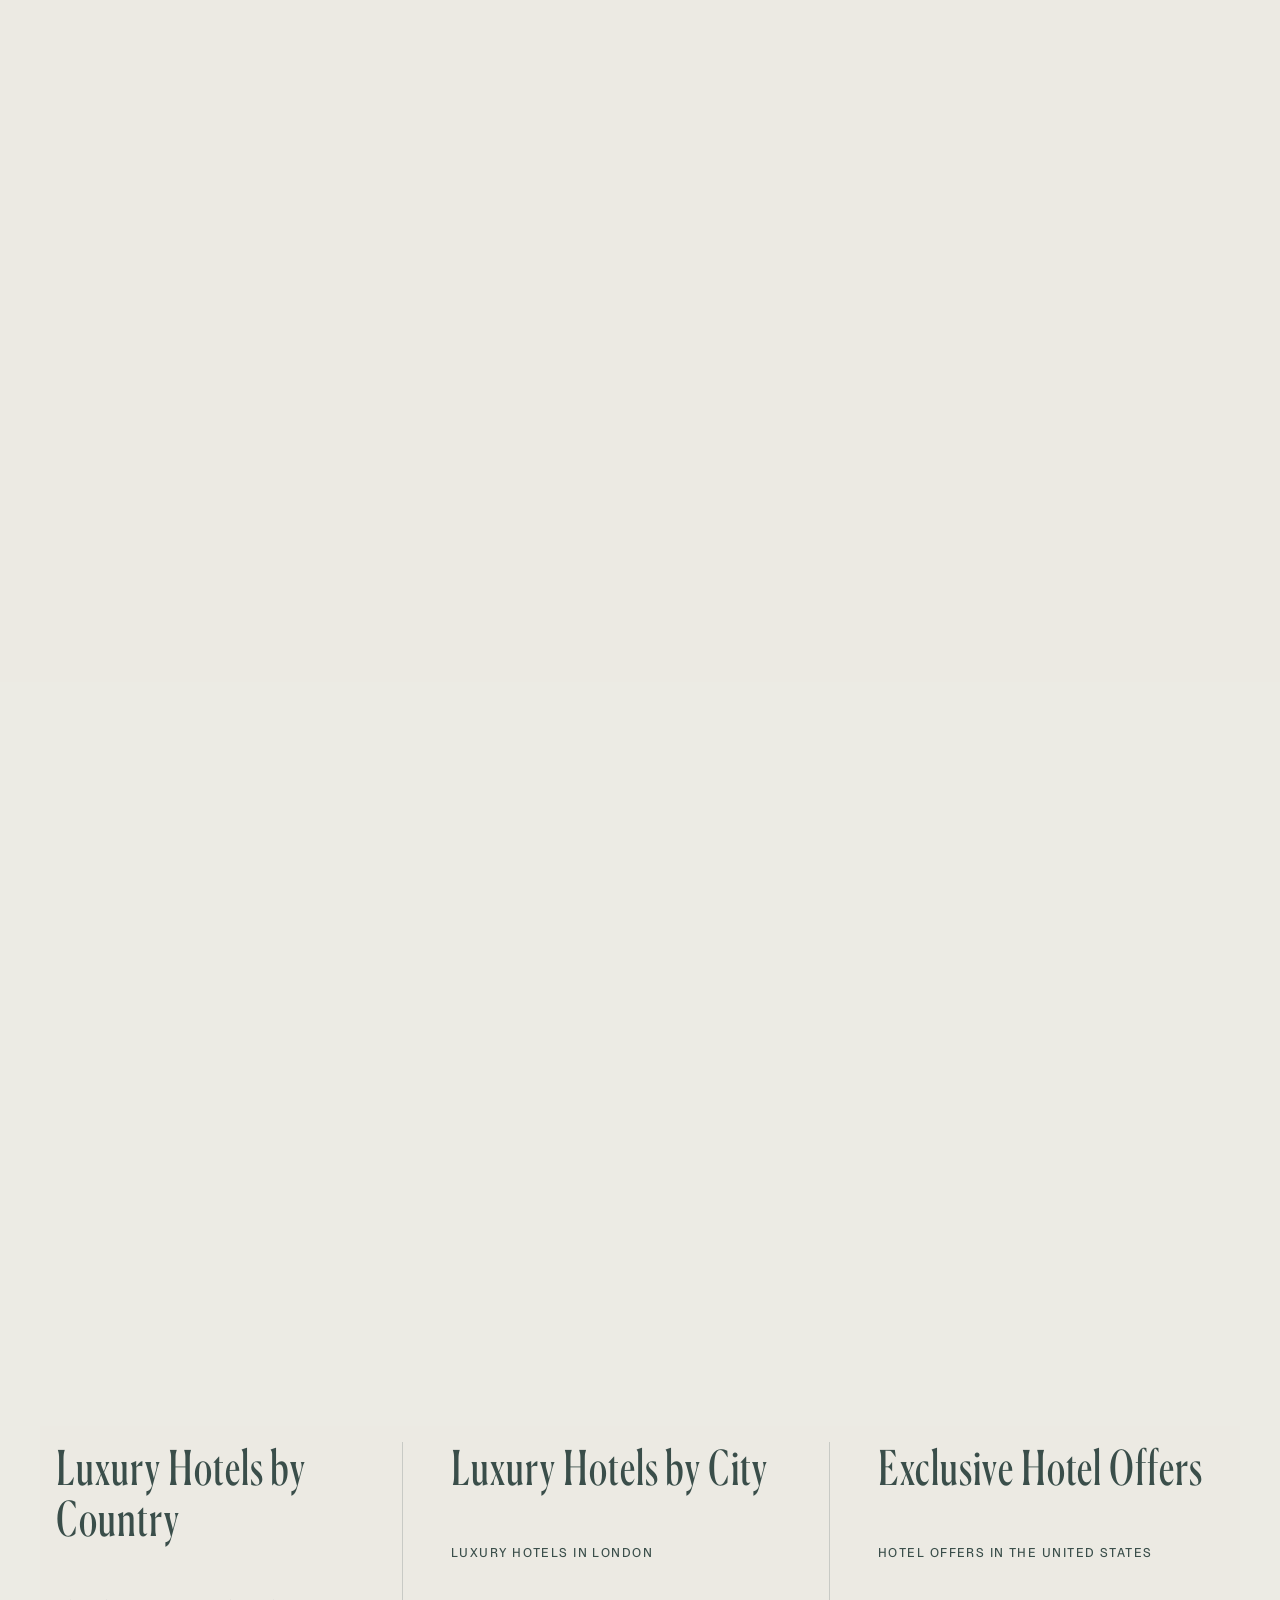
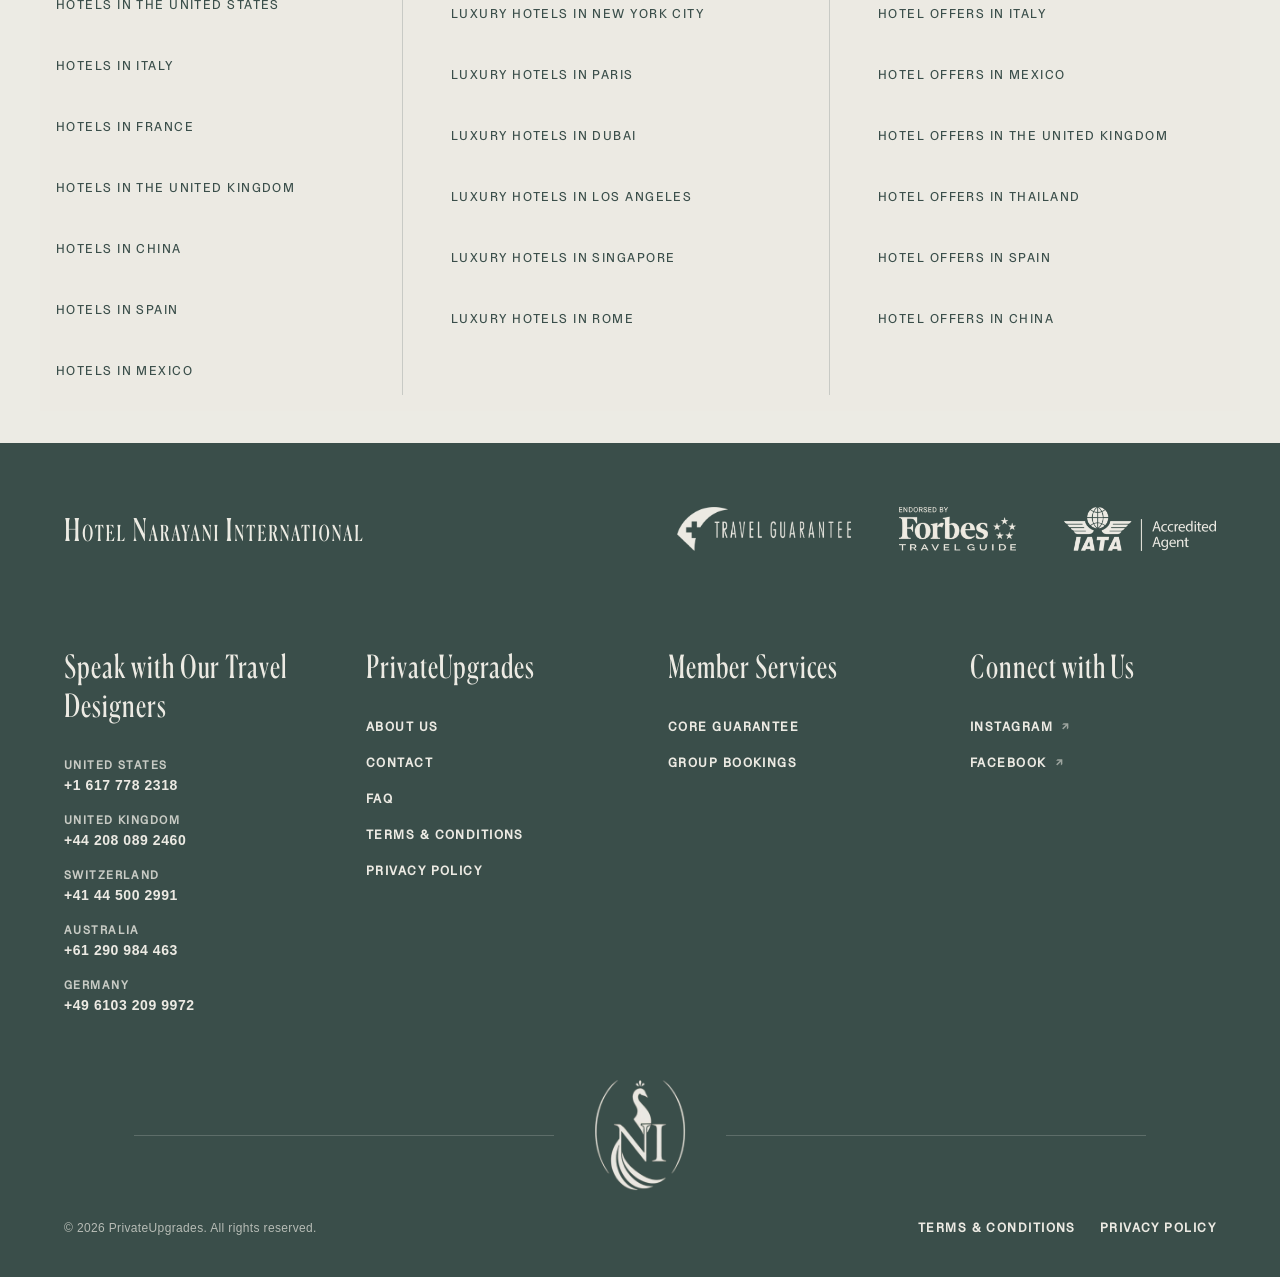
==== commit 60b61d22: "Use supplied NI monogram logo" ====
--- a/index.html
+++ b/index.html
@@ -863,14 +863,7 @@
             </button>
 
             <a href="https://www.privateupgrades.com" class="pu-site-navbar-bird-link inline-flex items-center" aria-label="PrivateUpgrades home">
-                <svg class="hidden pu-nav-desktop-logo pu-narayani-monogram h-[54px] w-auto lg:h-[98px] lg:max-w-16 origin-left scale-[1.12] lg:scale-[1.08]" viewBox="0 0 93 112" fill="none" xmlns="http://www.w3.org/2000/svg" role="img" aria-label="Narayani Hotel">
-                    <path d="M24.2 14.5C11.2 24.4 3.6 39.3 3.6 56s7.6 31.6 20.6 41.5M68.8 14.5C81.8 24.4 89.4 39.3 89.4 56s-7.6 31.6-20.6 41.5" stroke="currentColor" stroke-width="1.35" stroke-linecap="round"/>
-                    <path d="M42.6 8.7 46.5 3.2l3.9 5.5M46.5 3.2v7" stroke="currentColor" stroke-width="1" stroke-linecap="round" stroke-linejoin="round"/>
-                    <circle cx="42.4" cy="8.6" r="1.55" fill="currentColor"/><circle cx="46.5" cy="3.1" r="1.7" fill="currentColor"/><circle cx="50.6" cy="8.6" r="1.55" fill="currentColor"/>
-                    <path d="M49 12.4c-5.9-.8-10.4 3.1-10.1 8.3.2 4 2.9 6.5 5.1 9.3 1.8 2.3 2 5.3.5 7.8-2.3 3.8-6.4 6.2-6.7 12 6.7-2.6 13.3-7.3 14.4-14.5.7-4.4-1.5-7.7-3.6-10.7-1.4-2-2-4.4-.2-5.8 1.4-1.1 3.3-.9 5.2-.4l5.1 1.4-4.5-3.8c-1.6-1.4-3.2-3-5.2-3.6Z" fill="currentColor"/>
-                    <text x="47.2" y="77.2" fill="currentColor" font-family="Canela Condensed Regular, Georgia, serif" font-size="46" letter-spacing="-2.4" text-anchor="middle">NI</text>
-                    <path d="M29.1 62.8C19.2 76.7 20 94.6 32.1 103.5c10.6 7.8 25.6 6.4 37.4-3M34.2 66.4c-5.8 12.4-3.6 25.2 6.3 31.8 8.8 5.9 20.8 5.4 30.6-1.2M39.7 70.7c-3 9.4-.7 18.7 6.8 23 6.5 3.7 15.6 3.4 23.6-1" stroke="currentColor" stroke-width="2.35" stroke-linecap="round"/>
-                </svg>
+                <img src="images/logos/ni-monogram-trimmed.png" alt="Narayani Hotel" width="408" height="498" class="hidden pu-nav-desktop-logo h-[54px] w-auto lg:h-[98px] origin-left scale-[1.12] lg:scale-[1.08] object-contain" decoding="async" />
 
 
             </a>
@@ -7175,14 +7168,7 @@
         <div class="flex w-full items-center justify-center gap-7 py-2 md:gap-10" aria-hidden="true">
             <span class="h-px w-full max-w-[420px] bg-cream/20"></span>
 
-            <svg class="pu-narayani-monogram h-24 w-auto shrink-0 text-cream/90 md:h-28" viewBox="0 0 93 112" fill="none" xmlns="http://www.w3.org/2000/svg">
-                    <path d="M24.2 14.5C11.2 24.4 3.6 39.3 3.6 56s7.6 31.6 20.6 41.5M68.8 14.5C81.8 24.4 89.4 39.3 89.4 56s-7.6 31.6-20.6 41.5" stroke="currentColor" stroke-width="1.35" stroke-linecap="round"/>
-                    <path d="M42.6 8.7 46.5 3.2l3.9 5.5M46.5 3.2v7" stroke="currentColor" stroke-width="1" stroke-linecap="round" stroke-linejoin="round"/>
-                    <circle cx="42.4" cy="8.6" r="1.55" fill="currentColor"/><circle cx="46.5" cy="3.1" r="1.7" fill="currentColor"/><circle cx="50.6" cy="8.6" r="1.55" fill="currentColor"/>
-                    <path d="M49 12.4c-5.9-.8-10.4 3.1-10.1 8.3.2 4 2.9 6.5 5.1 9.3 1.8 2.3 2 5.3.5 7.8-2.3 3.8-6.4 6.2-6.7 12 6.7-2.6 13.3-7.3 14.4-14.5.7-4.4-1.5-7.7-3.6-10.7-1.4-2-2-4.4-.2-5.8 1.4-1.1 3.3-.9 5.2-.4l5.1 1.4-4.5-3.8c-1.6-1.4-3.2-3-5.2-3.6Z" fill="currentColor"/>
-                    <text x="47.2" y="77.2" fill="currentColor" font-family="Canela Condensed Regular, Georgia, serif" font-size="46" letter-spacing="-2.4" text-anchor="middle">NI</text>
-                    <path d="M29.1 62.8C19.2 76.7 20 94.6 32.1 103.5c10.6 7.8 25.6 6.4 37.4-3M34.2 66.4c-5.8 12.4-3.6 25.2 6.3 31.8 8.8 5.9 20.8 5.4 30.6-1.2M39.7 70.7c-3 9.4-.7 18.7 6.8 23 6.5 3.7 15.6 3.4 23.6-1" stroke="currentColor" stroke-width="2.35" stroke-linecap="round"/>
-                </svg>
+            <img src="images/logos/ni-monogram-trimmed.png" alt="" width="408" height="498" class="h-24 w-auto shrink-0 object-contain md:h-28" loading="lazy" decoding="async" />
 
 
 
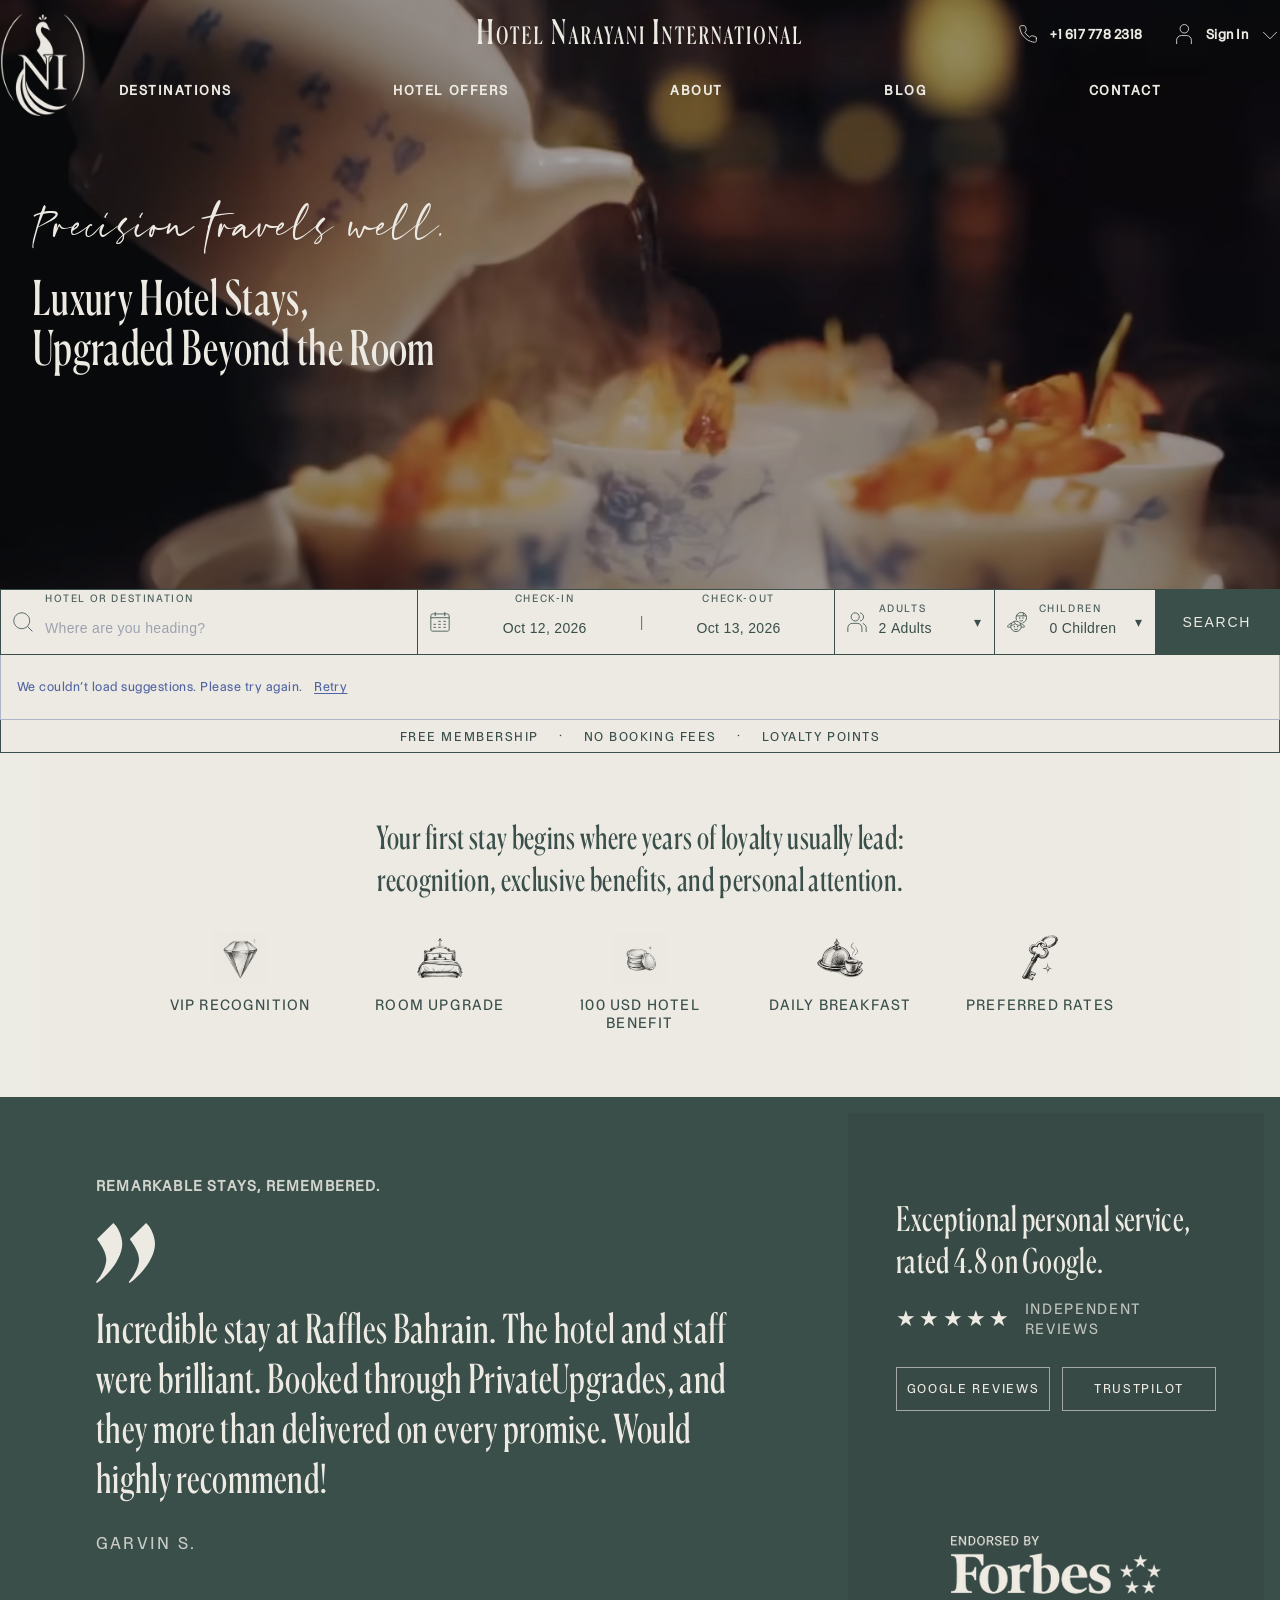
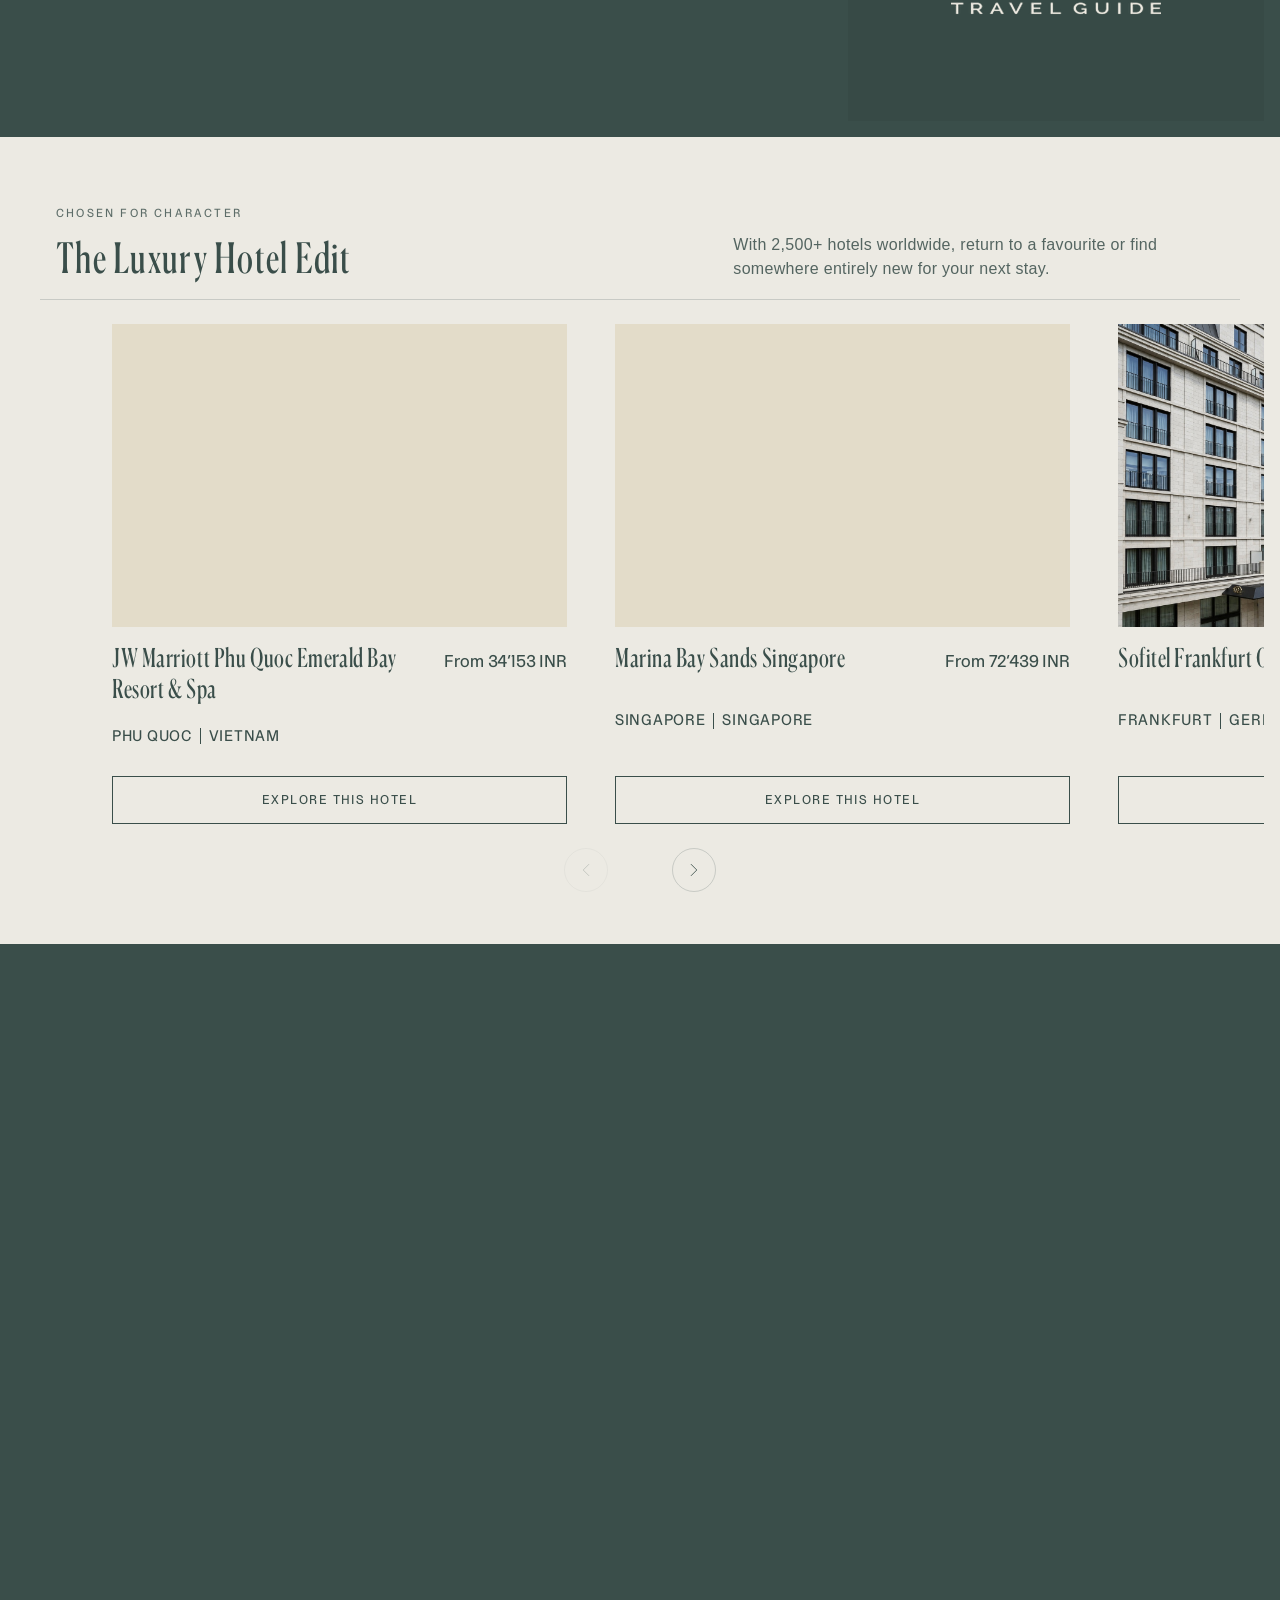
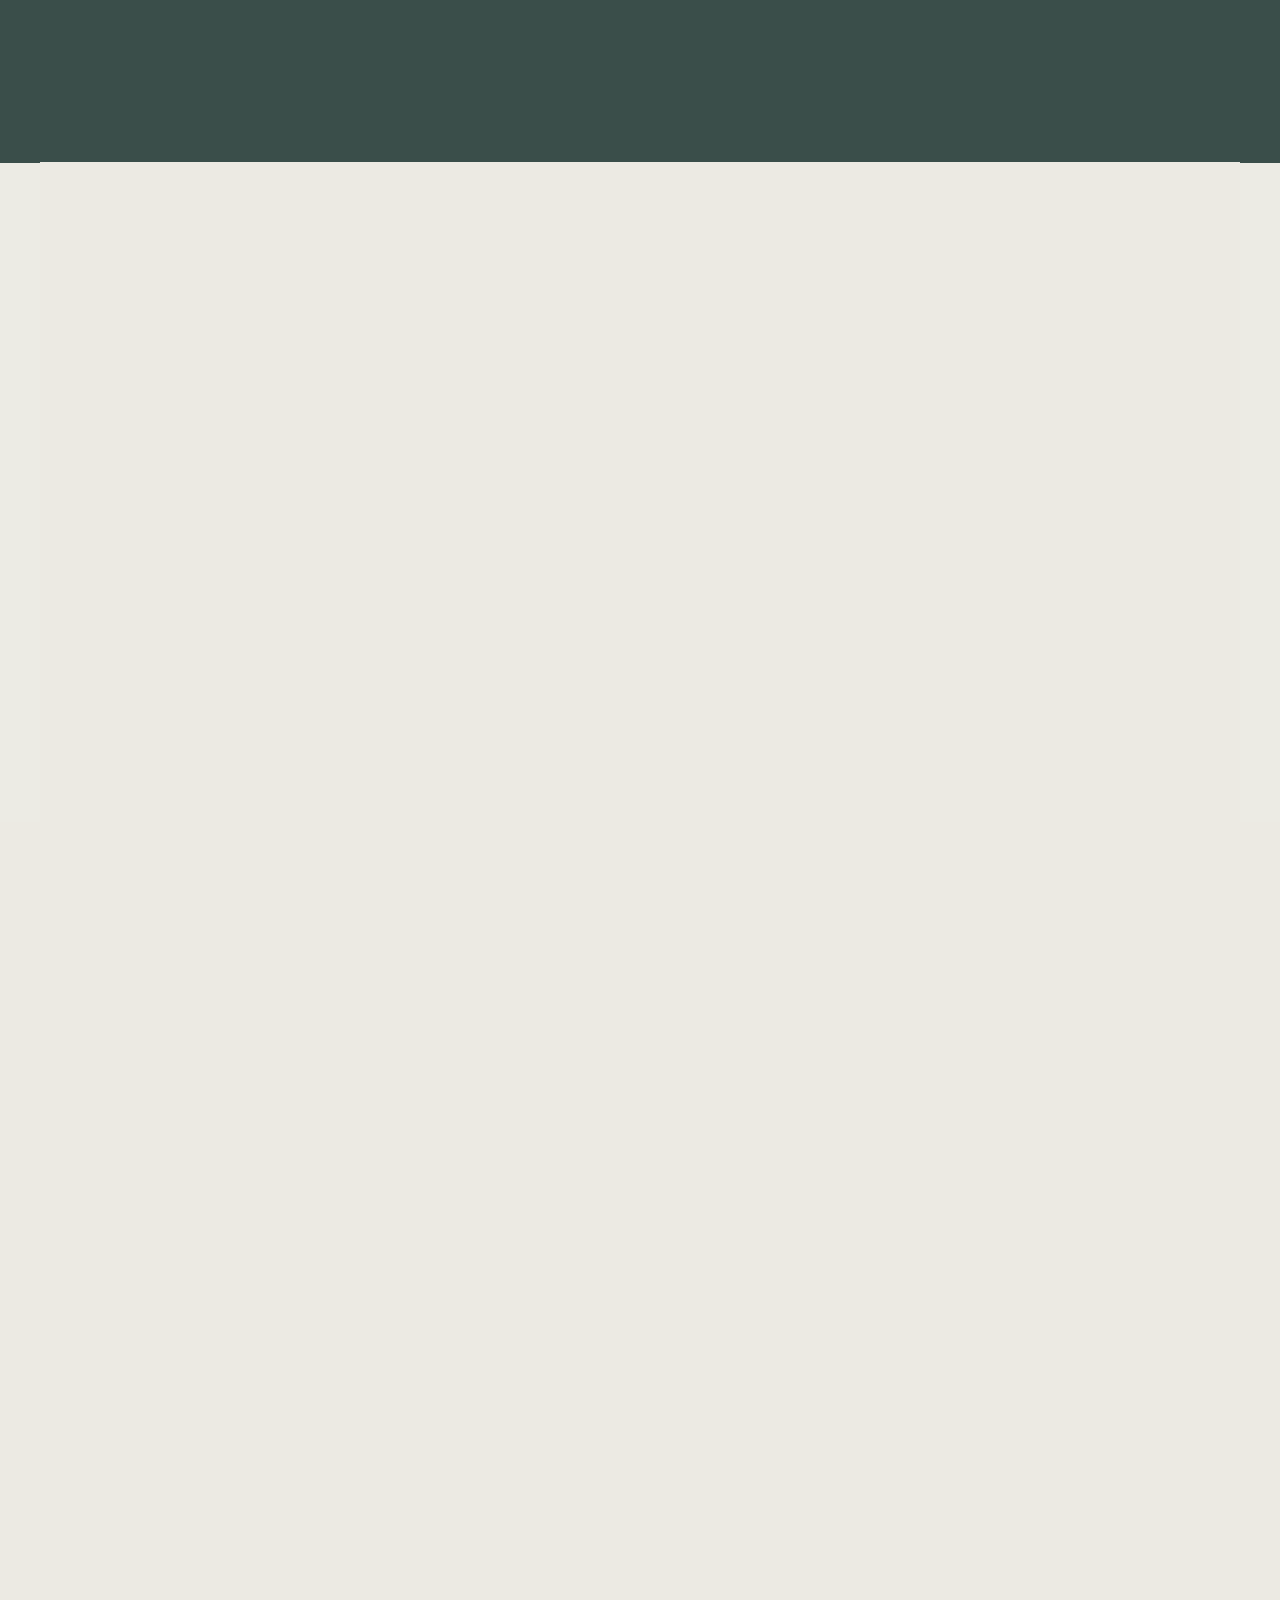
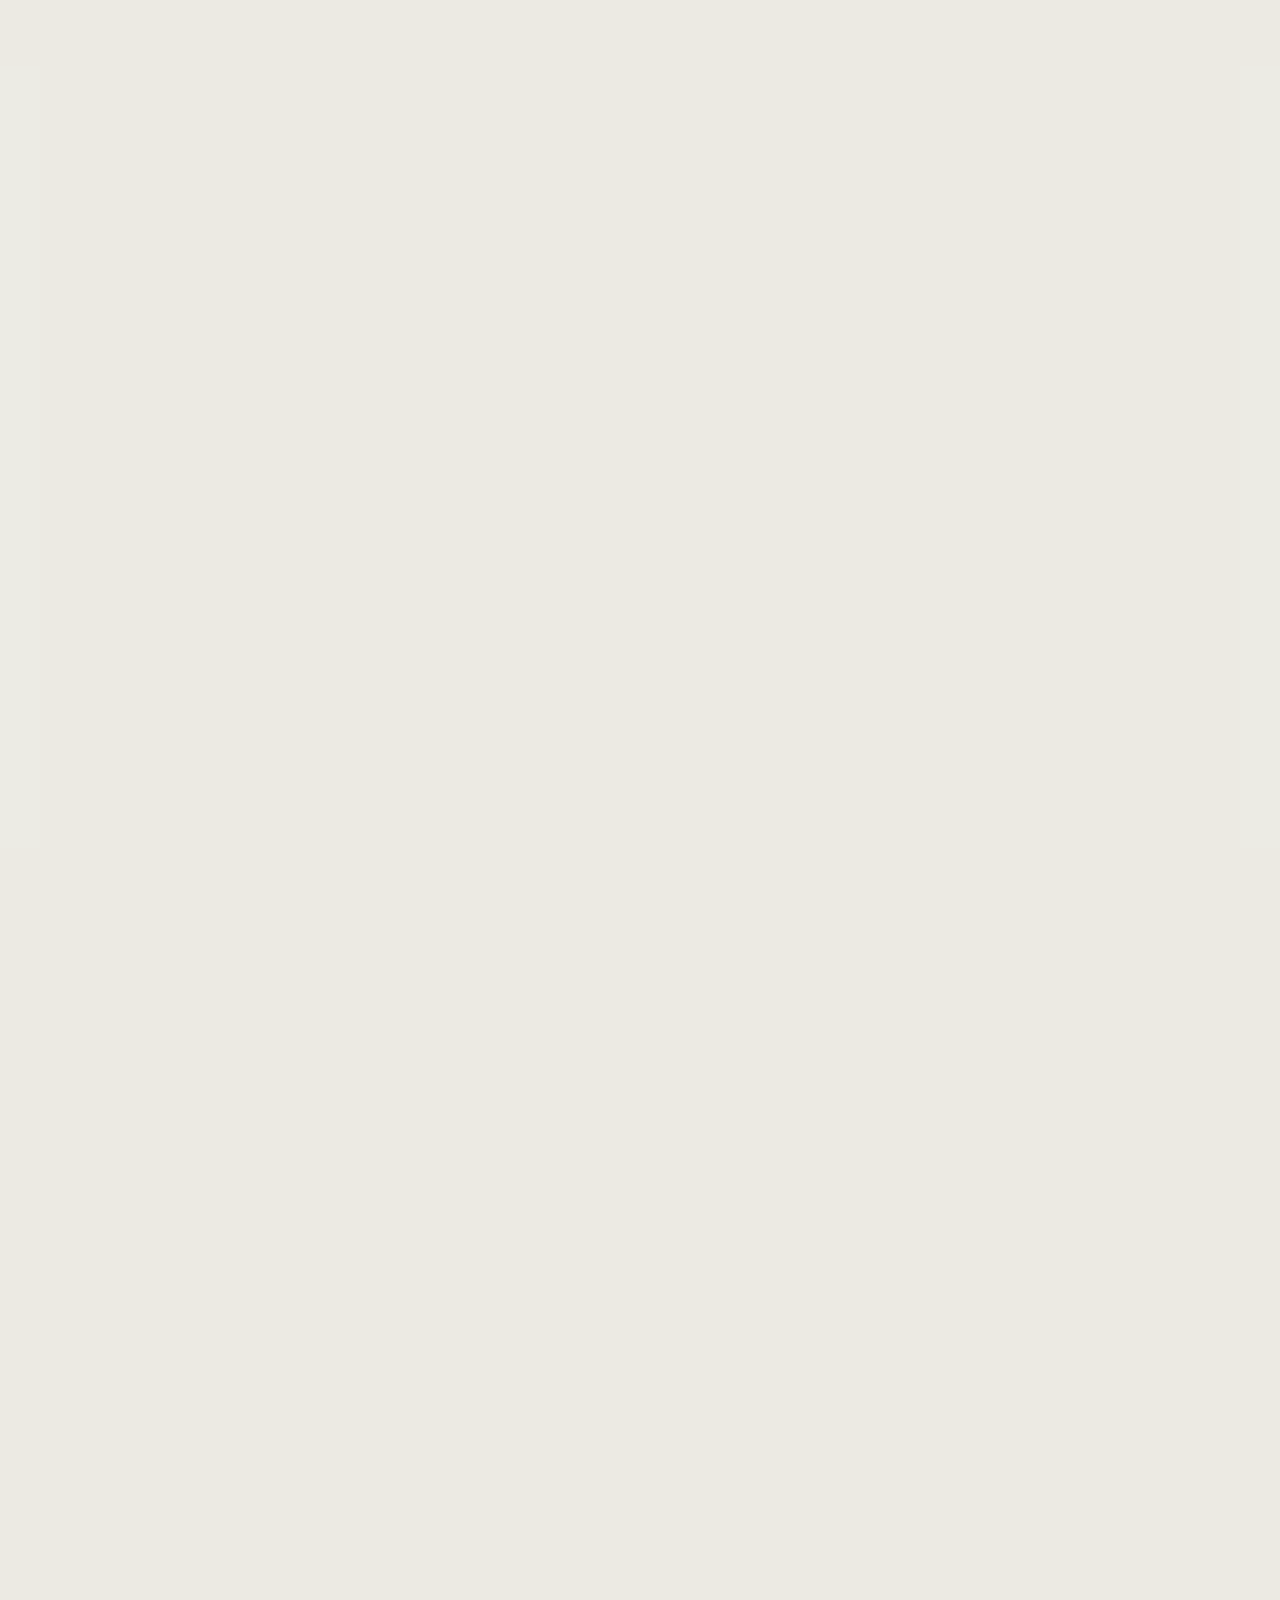
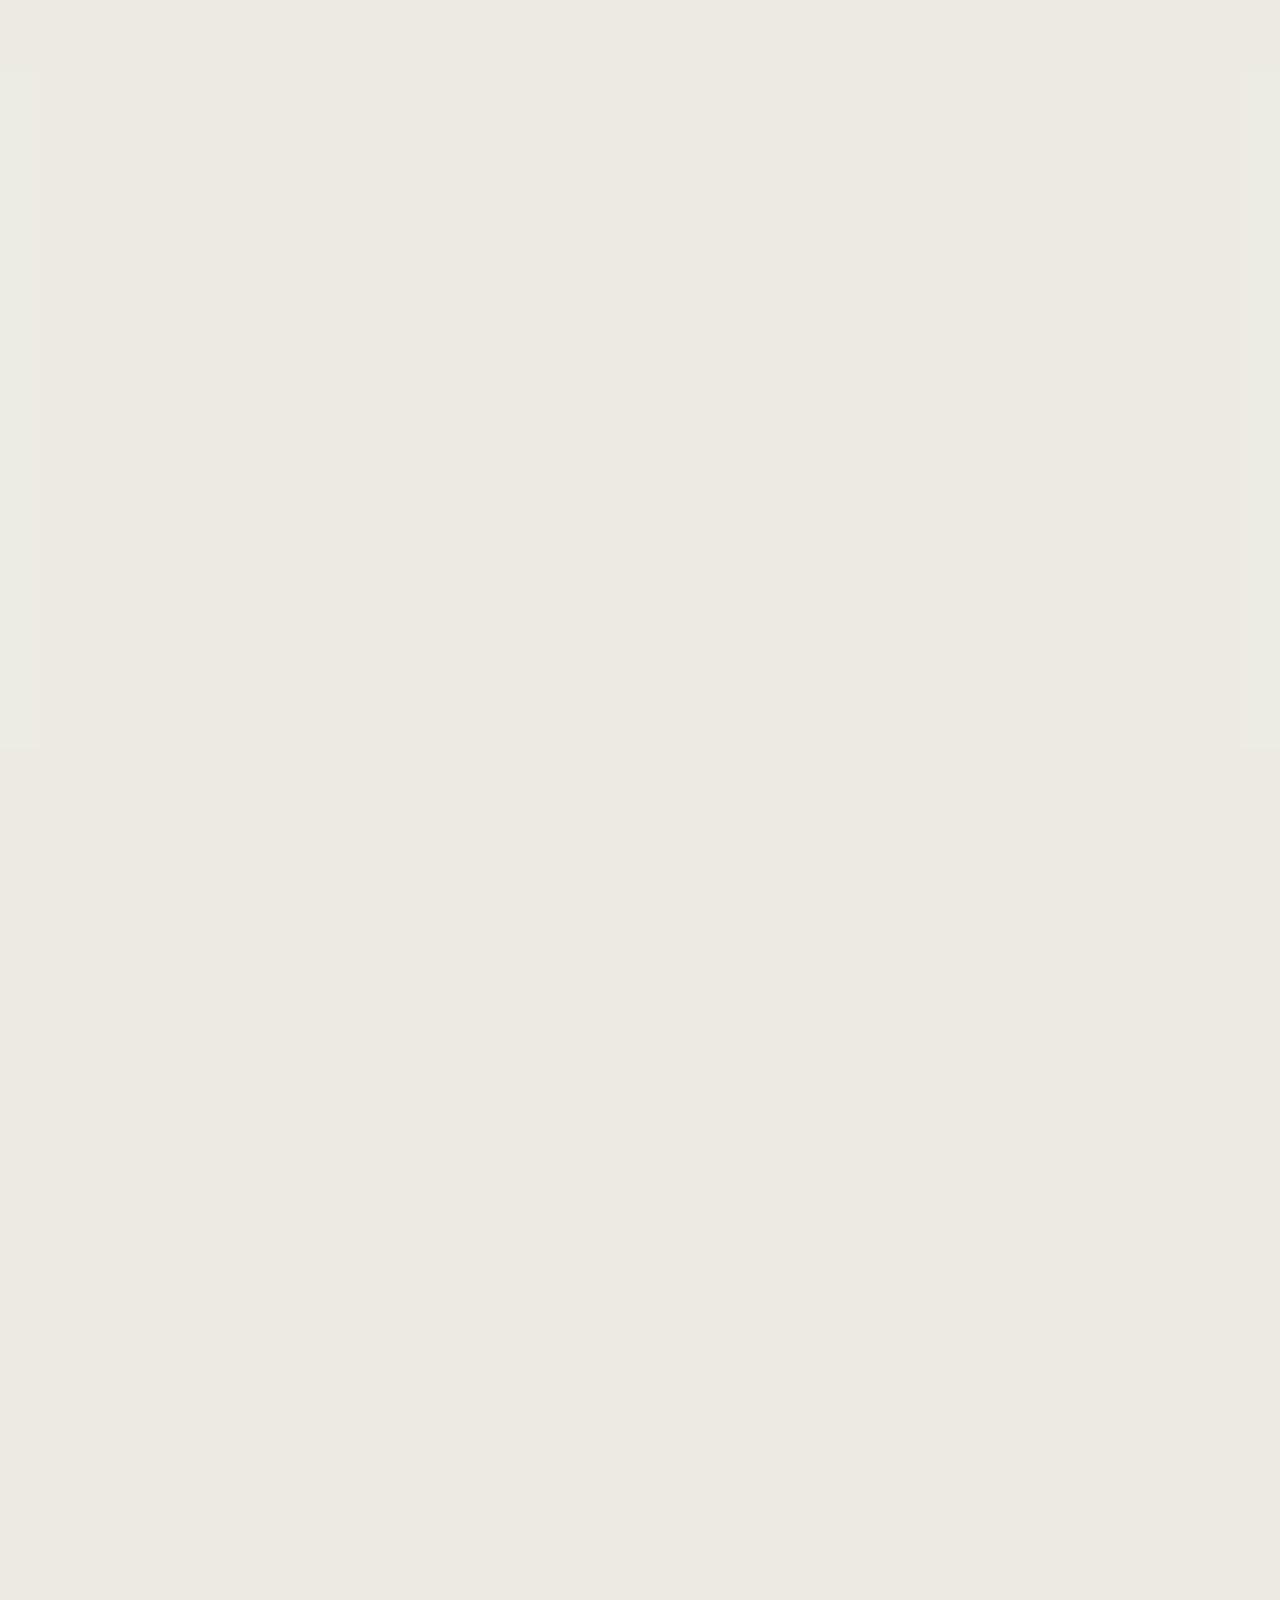
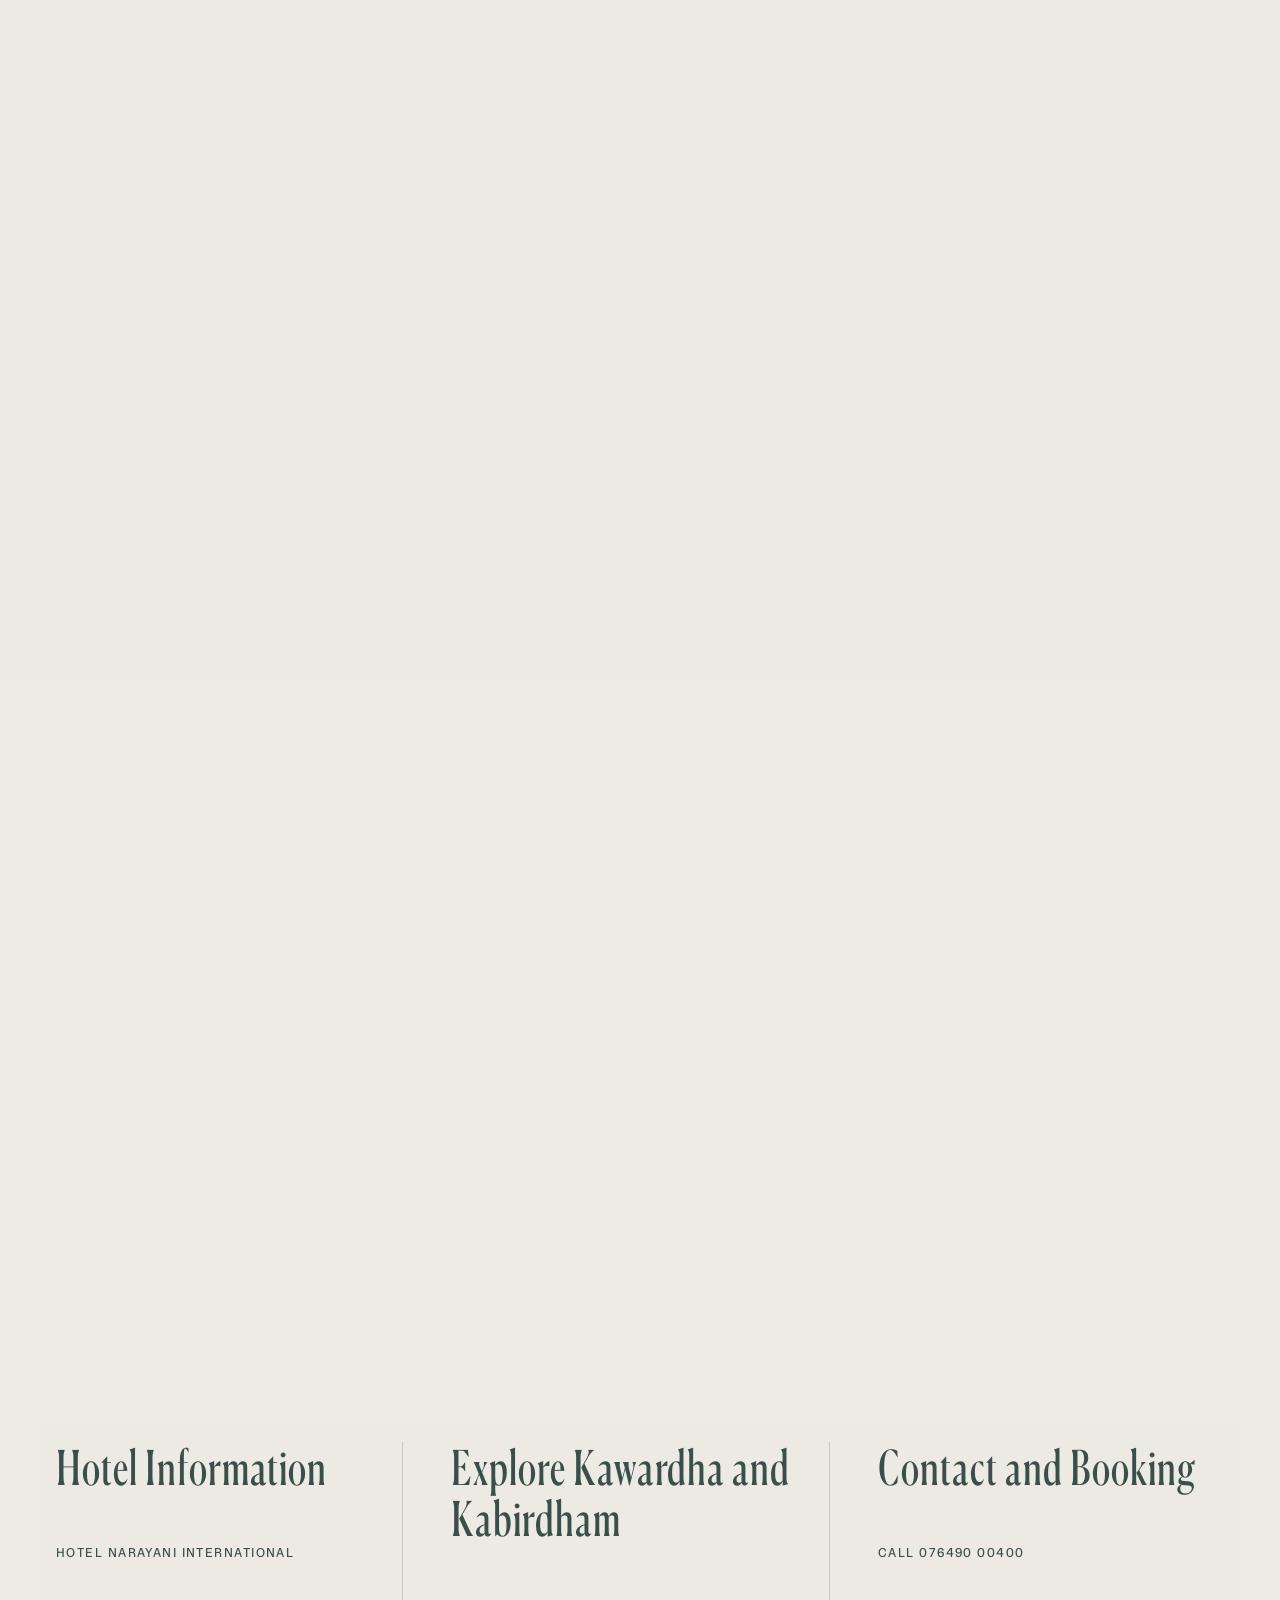
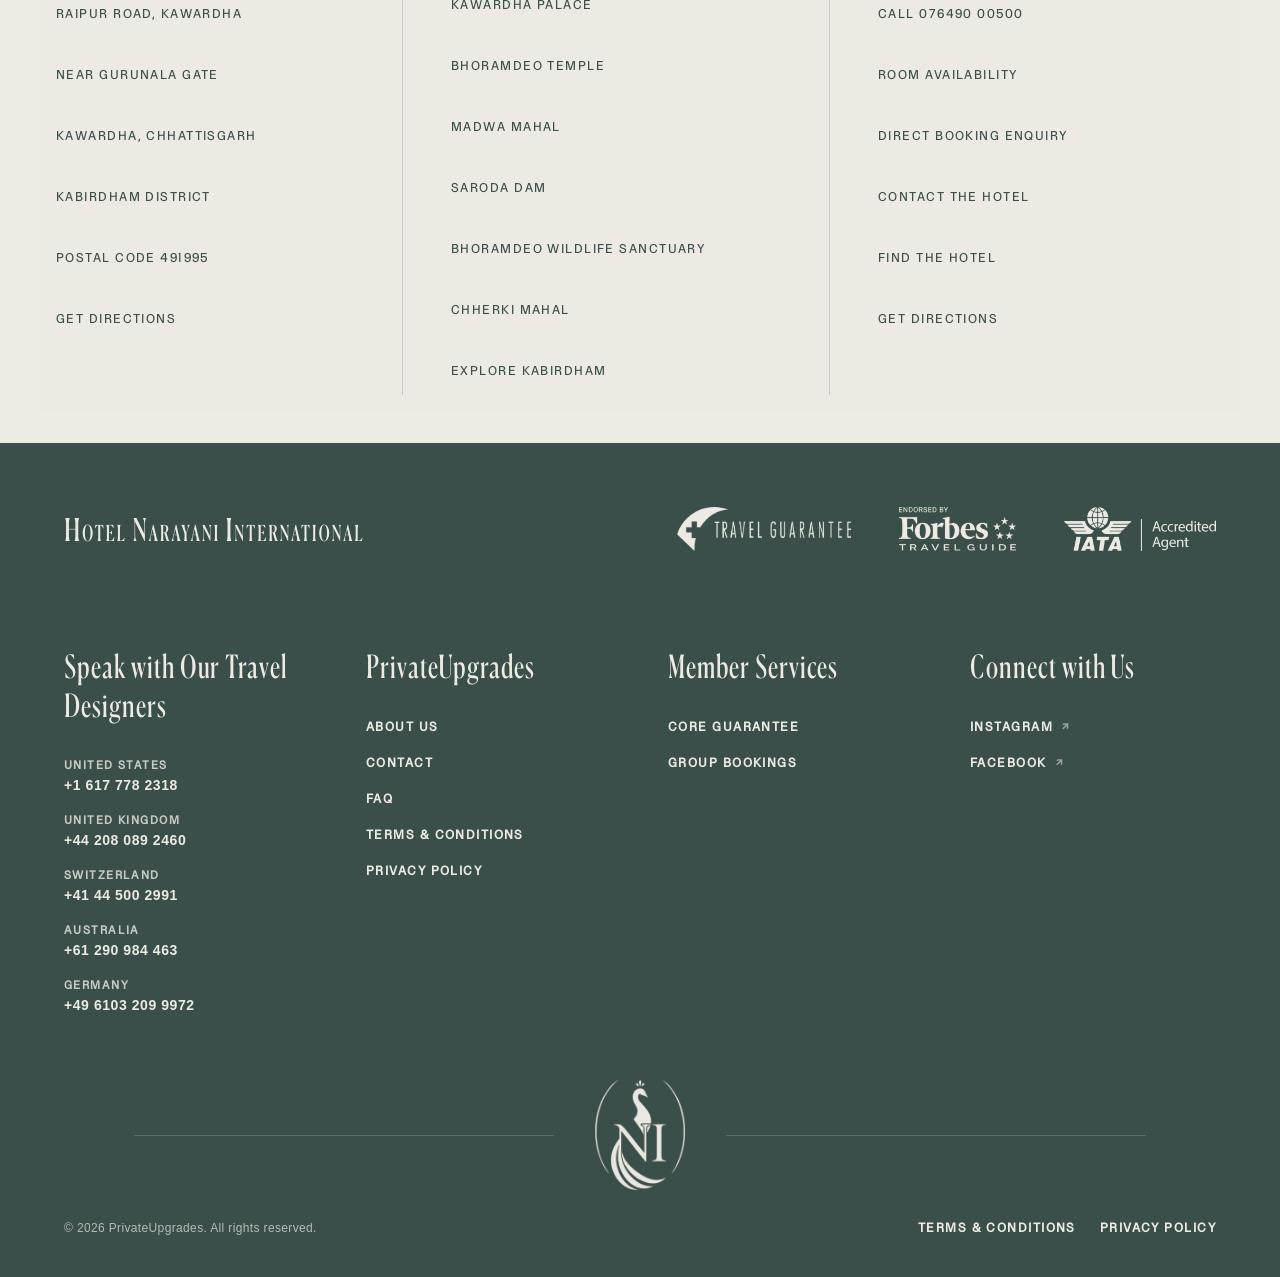
==== commit ef651e2a: "Add Hotel Narayani International content" ====
--- a/index.html
+++ b/index.html
@@ -529,7 +529,7 @@
     
             <script type="application/ld+json">{"@context":"https://schema.org","@graph":[{"@type":["Organization","TravelAgency"],"@id":"https://www.privateupgrades.com/#organization","name":"PrivateUpgrades","alternateName":"Private Upgrades","url":"https://www.privateupgrades.com/","logo":{"@type":"ImageObject","@id":"https://www.privateupgrades.com/#logo","url":"images/logos/privateupgrades-header-forest.png","contentUrl":"images/logos/privateupgrades-header-forest.png","caption":"PrivateUpgrades"},"email":"info@privateupgrades.com","telephone":"+41 44 500 2991","foundingDate":"2001","address":{"@type":"PostalAddress","streetAddress":"Alte Haslenstrasse 5","postalCode":"9053","addressLocality":"Teufen","addressCountry":"CH"},"sameAs":["https://www.facebook.com/privateupgrades","https://www.instagram.com/privateupgrades"],"contactPoint":[{"@type":"ContactPoint","telephone":"+41 44 500 2991","contactType":"customer service","availableLanguage":["English","German"]},{"@type":"ContactPoint","telephone":"+1 617 778 2318","contactType":"customer service","areaServed":"US","availableLanguage":["English"]},{"@type":"ContactPoint","telephone":"+44 208 089 2460","contactType":"customer service","areaServed":"GB","availableLanguage":["English"]},{"@type":"ContactPoint","telephone":"+61 290 984 463","contactType":"customer service","areaServed":"AU","availableLanguage":["English"]},{"@type":"ContactPoint","telephone":"+49 6103 209 9972","contactType":"customer service","areaServed":"DE","availableLanguage":["English","German"]}]},{"@type":"WebSite","@id":"https://www.privateupgrades.com/#website","url":"https://www.privateupgrades.com/","name":"PrivateUpgrades","publisher":{"@id":"https://www.privateupgrades.com/#organization"},"inLanguage":"en"},{"@type":"WebPage","@id":"https://www.privateupgrades.com/#webpage","url":"https://www.privateupgrades.com/","name":"Discover \u0026 Book Luxury Hotels Worldwide | PrivateUpgrades","description":"Get Room \u0026 Suite upgrades and VIP benefits in the best 5-star luxury hotels worldwide. Book online and get service from your personal Travel Designer!","isPartOf":{"@id":"https://www.privateupgrades.com/#website"},"publisher":{"@id":"https://www.privateupgrades.com/#organization"},"primaryImageOfPage":{"@type":"ImageObject","url":"images/social/privateupgrades-homepage-og.jpg"},"inLanguage":"en"}]}</script>
         <script type="application/ld+json">
-{"@context":"https://schema.org","@type":"FAQPage","mainEntity":[{"@type":"Question","name":"Is PrivateUpgrades membership free?","acceptedAnswer":{"@type":"Answer","text":"Yes. Classic Membership is free, with no booking fees. Your account gives you access to luxury hotel rates, exclusive benefits and support from our Travel Designers for your stay. Private Membership and Concierge are available by invitation."}},{"@type":"Question","name":"How do PrivateUpgrades rates compare with booking directly?","acceptedAnswer":{"@type":"Answer","text":"You enjoy the hotel’s Best Available Rate or better, complemented by exclusive benefits. Your rate, inclusions and cancellation terms are shown before you book."}},{"@type":"Question","name":"Which benefits are included with my booking?","acceptedAnswer":{"@type":"Answer","text":"Every booking includes daily breakfast for two and a hotel benefit, typically valued at 100 USD. Your selected rate shows the exact benefit, additional privileges and any applicable conditions."}},{"@type":"Question","name":"When are my hotel benefits confirmed?","acceptedAnswer":{"@type":"Answer","text":"Your booking confirmation lists your included benefits. Room upgrades, early check-in and late check-out are provided whenever availability allows."}},{"@type":"Question","name":"Can I still earn hotel loyalty points?","acceptedAnswer":{"@type":"Answer","text":"Yes. At hotels with a loyalty programme, you earn points on every PrivateUpgrades rate. Add your loyalty number to your booking to enjoy your status benefits alongside your PrivateUpgrades privileges."}},{"@type":"Question","name":"How can I change or cancel my booking?","acceptedAnswer":{"@type":"Answer","text":"You can cancel your booking through My Bookings, subject to the hotel’s cancellation terms. For changes, special requests or personal assistance with your stay, our Travel Designers are available around the clock."}}]}
+{"@context":"https://schema.org","@type":"FAQPage","mainEntity":[{"@type":"Question","name":"Where is Hotel Narayani International located?","acceptedAnswer":{"@type":"Answer","text":"The hotel is on Raipur Road near Gurunala Gate, Kawardha, Kabirdham district, Chhattisgarh 491995, India."}},{"@type":"Question","name":"How can I book a room?","acceptedAnswer":{"@type":"Answer","text":"Call the hotel on 076490 00400 or 076490 00500 to ask about room availability, rates and reservations."}},{"@type":"Question","name":"What room types are available?","acceptedAnswer":{"@type":"Answer","text":"Booking listings show Deluxe AC Room, Premium Room and Narayani Suite options. Please check directly with the hotel for current room types, features and availability."}},{"@type":"Question","name":"What facilities and dining options are available?","acceptedAnswer":{"@type":"Answer","text":"Online hotel listings mention air-conditioned rooms, Wi-Fi, a restaurant, swimming pool and gym. Facilities, meal options and availability can change; confirm them with the hotel before booking."}},{"@type":"Question","name":"Which places can I visit near the hotel?","acceptedAnswer":{"@type":"Answer","text":"Nearby places of interest include Kawardha Palace, Bhoramdeo Temple, Madwa Mahal and Saroda Dam. Check local travel conditions and opening details before visiting."}},{"@type":"Question","name":"How can I change or cancel my booking?","acceptedAnswer":{"@type":"Answer","text":"Contact the hotel or the service you booked through to request changes or cancellation. Applicable deadlines and charges depend on your reservation; confirm the terms shown for your booking."}}]}
 </script>
     
     <link rel="preload" href="fonts/canela-condensed-regular.woff2" as="font" type="font/woff2" crossorigin>
@@ -4381,7 +4381,7 @@
     <div class="w-full px-4 pt-16 pb-11 md:px-8 md:pt-16 md:pb-12 lg:w-[1920px]  lg:pt-24 lg:pb-16 lg:pr-0 flex flex-col items-start gap-10 lg:gap-14 box-border">
       <div class="w-full  flex flex-col items-start gap-6 lg:gap-8">
         <h2 class="h2-girly text-forest m-0 w-full">
-          The PrivateUpgrades Advantage
+          The Narayani Advantage
         </h2>
       </div>
     </div>
@@ -4410,7 +4410,7 @@
                 </svg>
               </span>
               <span class="h3-canela block m-0">
-                Room Upgrades
+                Comfortable Rooms
               </span>
             </span>
           </button>
@@ -4418,7 +4418,7 @@
           <!-- Accordion Content -->
           <div class="w-full overflow-hidden max-h-0 opacity-0 transition-all duration-300 ease-out" data-advantages-panel>
             <div class="max-w-[880px] box-border pb-5 pl-10 pr-0 pt-4 lg:pl-12">
-                              <p class="m-0 font-body text-base font-normal leading-[1.55] tracking-normal text-forest/85 ">Through our hotel agreements, we actively coordinate the best possible room upgrade whenever availability allows.</p>
+                              <p class="m-0 font-body text-base font-normal leading-[1.55] tracking-normal text-forest/85 ">Booking listings show room options including Deluxe AC, Premium and Narayani Suite. Room types and features can change, so contact the hotel to confirm current availability.</p>
                           </div>
           </div>
 
@@ -4444,7 +4444,7 @@
                 </svg>
               </span>
               <span class="h3-canela block m-0">
-                Daily Breakfast for Two
+                Dining and Breakfast
               </span>
             </span>
           </button>
@@ -4452,7 +4452,7 @@
           <!-- Accordion Content -->
           <div class="w-full overflow-hidden max-h-0 opacity-0 transition-all duration-300 ease-out" data-advantages-panel>
             <div class="max-w-[880px] box-border pb-5 pl-10 pr-0 pt-4 lg:pl-12">
-                              <p class="m-0 font-body text-base font-normal leading-[1.55] tracking-normal text-forest/85 ">You begin each morning with a complimentary breakfast for two, valued at up to 200 USD per day.</p>
+                              <p class="m-0 font-body text-base font-normal leading-[1.55] tracking-normal text-forest/85 ">Breakfast may be included with selected room plans, and dining is listed among the hotel services. Confirm meal options, timings and inclusions directly with the hotel.</p>
                           </div>
           </div>
 
@@ -4478,7 +4478,7 @@
                 </svg>
               </span>
               <span class="h3-canela block m-0">
-                Our Travel Designers at Your Service
+                Raipur Road Location
               </span>
             </span>
           </button>
@@ -4486,7 +4486,7 @@
           <!-- Accordion Content -->
           <div class="w-full overflow-hidden max-h-0 opacity-0 transition-all duration-300 ease-out" data-advantages-panel>
             <div class="max-w-[880px] box-border pb-5 pl-10 pr-0 pt-4 lg:pl-12">
-                              <p class="m-0 font-body text-base font-normal leading-[1.55] tracking-normal text-forest/85 ">We work directly with management at every partner hotel, supporting you before, during and after your stay.</p>
+                              <p class="m-0 font-body text-base font-normal leading-[1.55] tracking-normal text-forest/85 ">Hotel Narayani International is on Raipur Road near Gurunala Gate, Kawardha, Chhattisgarh 491995.</p>
                           </div>
           </div>
 
@@ -4512,7 +4512,7 @@
                 </svg>
               </span>
               <span class="h3-canela block m-0">
-                Exclusive Hotel Offers, Reserved for You
+                Explore Kawardha and Bhoramdeo
               </span>
             </span>
           </button>
@@ -4520,7 +4520,7 @@
           <!-- Accordion Content -->
           <div class="w-full overflow-hidden max-h-0 opacity-0 transition-all duration-300 ease-out" data-advantages-panel>
             <div class="max-w-[880px] box-border pb-5 pl-10 pr-0 pt-4 lg:pl-12">
-                              <p class="m-0 font-body text-base font-normal leading-[1.55] tracking-normal text-forest/85 ">We continually secure exceptional value for you through exclusive luxury hotel offers, from complimentary nights and hotel credits to dining, transfers, spa experiences and confirmed room upgrades.</p>
+                              <p class="m-0 font-body text-base font-normal leading-[1.55] tracking-normal text-forest/85 ">Explore nearby Kawardha Palace and Bhoramdeo Temple, along with other places of interest in the Kabirdham district.</p>
                           </div>
           </div>
 
@@ -4546,7 +4546,7 @@
                 </svg>
               </span>
               <span class="h3-canela block m-0">
-                Flexible Cancellation
+                Direct Booking Support
               </span>
             </span>
           </button>
@@ -4554,7 +4554,7 @@
           <!-- Accordion Content -->
           <div class="w-full overflow-hidden max-h-0 opacity-0 transition-all duration-300 ease-out" data-advantages-panel>
             <div class="max-w-[880px] box-border pb-5 pl-10 pr-0 pt-4 lg:pl-12">
-                              <p class="m-0 font-body text-base font-normal leading-[1.55] tracking-normal text-forest/85 ">Should your plans change, most hotels offer free cancellation until a few days before arrival, with the exact deadline shown before you book.</p>
+                              <p class="m-0 font-body text-base font-normal leading-[1.55] tracking-normal text-forest/85 ">For room availability, rates and booking assistance, call 076490 00400 or 076490 00500. Confirm booking and cancellation terms before you reserve.</p>
                           </div>
           </div>
 
@@ -6665,13 +6665,13 @@
                         </span>
 
                         <span class="font-canela text-2xl leading-[1.2] md:text-[2rem]">
-                            Is PrivateUpgrades membership free?
+                            Where is Hotel Narayani International located?
                         </span>
                     </summary>
 
                     <div class="max-w-[900px] pb-6 pl-11 pr-2 md:pb-7 md:pl-12">
                         <p class="content-body m-0 text-forest/85">
-                            Yes. Classic Membership is free, with no booking fees. Your account gives you access to luxury hotel rates, exclusive benefits and support from our Travel Designers for your stay. Private Membership and Concierge are available by invitation.
+                            The hotel is on Raipur Road near Gurunala Gate, Kawardha, Kabirdham district, Chhattisgarh 491995, India.
                         </p>
                     </div>
                 </details>
@@ -6689,13 +6689,13 @@
                         </span>
 
                         <span class="font-canela text-2xl leading-[1.2] md:text-[2rem]">
-                            How do PrivateUpgrades rates compare with booking directly?
+                            How can I book a room?
                         </span>
                     </summary>
 
                     <div class="max-w-[900px] pb-6 pl-11 pr-2 md:pb-7 md:pl-12">
                         <p class="content-body m-0 text-forest/85">
-                            You enjoy the hotel’s Best Available Rate or better, complemented by exclusive benefits. Your rate, inclusions and cancellation terms are shown before you book.
+                            Call the hotel on 076490 00400 or 076490 00500 to ask about room availability, rates and reservations.
                         </p>
                     </div>
                 </details>
@@ -6713,13 +6713,13 @@
                         </span>
 
                         <span class="font-canela text-2xl leading-[1.2] md:text-[2rem]">
-                            Which benefits are included with my booking?
+                            What room types are available?
                         </span>
                     </summary>
 
                     <div class="max-w-[900px] pb-6 pl-11 pr-2 md:pb-7 md:pl-12">
                         <p class="content-body m-0 text-forest/85">
-                            Every booking includes daily breakfast for two and a hotel benefit, typically valued at 100 USD. Your selected rate shows the exact benefit, additional privileges and any applicable conditions.
+                            Booking listings show Deluxe AC Room, Premium Room and Narayani Suite options. Please check directly with the hotel for current room types, features and availability.
                         </p>
                     </div>
                 </details>
@@ -6737,13 +6737,13 @@
                         </span>
 
                         <span class="font-canela text-2xl leading-[1.2] md:text-[2rem]">
-                            When are my hotel benefits confirmed?
+                            What facilities and dining options are available?
                         </span>
                     </summary>
 
                     <div class="max-w-[900px] pb-6 pl-11 pr-2 md:pb-7 md:pl-12">
                         <p class="content-body m-0 text-forest/85">
-                            Your booking confirmation lists your included benefits. Room upgrades, early check-in and late check-out are provided whenever availability allows.
+                            Online hotel listings mention air-conditioned rooms, Wi-Fi, a restaurant, swimming pool and gym. Facilities, meal options and availability can change; confirm them with the hotel before booking.
                         </p>
                     </div>
                 </details>
@@ -6761,13 +6761,13 @@
                         </span>
 
                         <span class="font-canela text-2xl leading-[1.2] md:text-[2rem]">
-                            Can I still earn hotel loyalty points?
+                            Which places can I visit near the hotel?
                         </span>
                     </summary>
 
                     <div class="max-w-[900px] pb-6 pl-11 pr-2 md:pb-7 md:pl-12">
                         <p class="content-body m-0 text-forest/85">
-                            Yes. At hotels with a loyalty programme, you earn points on every PrivateUpgrades rate. Add your loyalty number to your booking to enjoy your status benefits alongside your PrivateUpgrades privileges.
+                            Nearby places of interest include Kawardha Palace, Bhoramdeo Temple, Madwa Mahal and Saroda Dam. Check local travel conditions and opening details before visiting.
                         </p>
                     </div>
                 </details>
@@ -6791,7 +6791,7 @@
 
                     <div class="max-w-[900px] pb-6 pl-11 pr-2 md:pb-7 md:pl-12">
                         <p class="content-body m-0 text-forest/85">
-                            You can cancel your booking through My Bookings, subject to the hotel’s cancellation terms. For changes, special requests or personal assistance with your stay, our Travel Designers are available around the clock.
+                            Contact the hotel or the service you booked through to request changes or cancellation. Applicable deadlines and charges depend on your reservation; confirm the terms shown for your booking.
                         </p>
                     </div>
                 </details>
@@ -6849,62 +6849,62 @@
         <div class="flex flex-col justify-between gap-12 md:flex-row md:gap-8 lg:gap-0" data-discovery-links>
             <div class="flex min-w-0 flex-1 flex-col gap-10 ">
             <h2 class="h3-canela text-forest">
-                Luxury Hotels by Country
+                Hotel Information
             </h2>
 
             <ul class="m-0 flex list-none flex-col gap-[17px] p-0">
                                     <li class="m-0 flex min-h-11 items-center">
-                        <a href="https://www.privateupgrades.com/luxury-hotels/north-america/united-states"
+                        <a href="https://maps.google.com/?q=Hotel+Narayani+International+Kawardha"
                             class="group relative w-fit pb-1 font-controlreg text-xs font-normal uppercase leading-5 tracking-[0.12em] text-forest lg:leading-6">
-                            <span>Hotels in the United States</span>
+                            <span>Hotel Narayani International</span>
                             <span aria-hidden="true"
                                 class="absolute bottom-0 left-0 h-px w-full origin-left scale-x-0 bg-forest transition-transform duration-300 ease-in-out group-hover:scale-x-100 group-focus-visible:scale-x-100"></span>
                         </a>
                     </li>
                                     <li class="m-0 flex min-h-11 items-center">
-                        <a href="https://www.privateupgrades.com/luxury-hotels/europe/italy"
+                        <a href="https://maps.google.com/?q=Raipur+Road+Kawardha"
                             class="group relative w-fit pb-1 font-controlreg text-xs font-normal uppercase leading-5 tracking-[0.12em] text-forest lg:leading-6">
-                            <span>Hotels in Italy</span>
+                            <span>Raipur Road, Kawardha</span>
                             <span aria-hidden="true"
                                 class="absolute bottom-0 left-0 h-px w-full origin-left scale-x-0 bg-forest transition-transform duration-300 ease-in-out group-hover:scale-x-100 group-focus-visible:scale-x-100"></span>
                         </a>
                     </li>
                                     <li class="m-0 flex min-h-11 items-center">
-                        <a href="https://www.privateupgrades.com/luxury-hotels/europe/france"
+                        <a href="https://maps.google.com/?q=Gurunala+Gate+Kawardha"
                             class="group relative w-fit pb-1 font-controlreg text-xs font-normal uppercase leading-5 tracking-[0.12em] text-forest lg:leading-6">
-                            <span>Hotels in France</span>
+                            <span>Near Gurunala Gate</span>
                             <span aria-hidden="true"
                                 class="absolute bottom-0 left-0 h-px w-full origin-left scale-x-0 bg-forest transition-transform duration-300 ease-in-out group-hover:scale-x-100 group-focus-visible:scale-x-100"></span>
                         </a>
                     </li>
                                     <li class="m-0 flex min-h-11 items-center">
-                        <a href="https://www.privateupgrades.com/luxury-hotels/europe/united-kingdom"
+                        <a href="https://maps.google.com/?q=Kawardha+Chhattisgarh"
                             class="group relative w-fit pb-1 font-controlreg text-xs font-normal uppercase leading-5 tracking-[0.12em] text-forest lg:leading-6">
-                            <span>Hotels in the United Kingdom</span>
+                            <span>Kawardha, Chhattisgarh</span>
                             <span aria-hidden="true"
                                 class="absolute bottom-0 left-0 h-px w-full origin-left scale-x-0 bg-forest transition-transform duration-300 ease-in-out group-hover:scale-x-100 group-focus-visible:scale-x-100"></span>
                         </a>
                     </li>
                                     <li class="m-0 flex min-h-11 items-center">
-                        <a href="https://www.privateupgrades.com/luxury-hotels/asia/china"
+                        <a href="https://maps.google.com/?q=Kabirdham+District+Chhattisgarh"
                             class="group relative w-fit pb-1 font-controlreg text-xs font-normal uppercase leading-5 tracking-[0.12em] text-forest lg:leading-6">
-                            <span>Hotels in China</span>
+                            <span>Kabirdham District</span>
                             <span aria-hidden="true"
                                 class="absolute bottom-0 left-0 h-px w-full origin-left scale-x-0 bg-forest transition-transform duration-300 ease-in-out group-hover:scale-x-100 group-focus-visible:scale-x-100"></span>
                         </a>
                     </li>
                                     <li class="m-0 flex min-h-11 items-center">
-                        <a href="https://www.privateupgrades.com/luxury-hotels/europe/spain"
+                        <a href="https://maps.google.com/?q=Kawardha+Chhattisgarh+491995"
                             class="group relative w-fit pb-1 font-controlreg text-xs font-normal uppercase leading-5 tracking-[0.12em] text-forest lg:leading-6">
-                            <span>Hotels in Spain</span>
+                            <span>Postal Code 491995</span>
                             <span aria-hidden="true"
                                 class="absolute bottom-0 left-0 h-px w-full origin-left scale-x-0 bg-forest transition-transform duration-300 ease-in-out group-hover:scale-x-100 group-focus-visible:scale-x-100"></span>
                         </a>
                     </li>
                                     <li class="m-0 flex min-h-11 items-center">
-                        <a href="https://www.privateupgrades.com/luxury-hotels/north-america/mexico"
+                        <a href="https://maps.google.com/?q=Hotel+Narayani+International+Kawardha"
                             class="group relative w-fit pb-1 font-controlreg text-xs font-normal uppercase leading-5 tracking-[0.12em] text-forest lg:leading-6">
-                            <span>Hotels in Mexico</span>
+                            <span>Get Directions</span>
                             <span aria-hidden="true"
                                 class="absolute bottom-0 left-0 h-px w-full origin-left scale-x-0 bg-forest transition-transform duration-300 ease-in-out group-hover:scale-x-100 group-focus-visible:scale-x-100"></span>
                         </a>
@@ -6913,62 +6913,62 @@
         </div>
             <div class="flex min-w-0 flex-1 flex-col gap-10 pu-discovery-middle-column md:border-l md:border-forest/20 md:pl-8 lg:pl-12">
             <h2 class="h3-canela text-forest">
-                Luxury Hotels by City
+                Explore Kawardha and Kabirdham
             </h2>
 
             <ul class="m-0 flex list-none flex-col gap-[17px] p-0">
                                     <li class="m-0 flex min-h-11 items-center">
-                        <a href="https://www.privateupgrades.com/luxury-hotels/europe/united-kingdom/london-hotels"
+                        <a href="https://maps.google.com/?q=Kawardha+Palace"
                             class="group relative w-fit pb-1 font-controlreg text-xs font-normal uppercase leading-5 tracking-[0.12em] text-forest lg:leading-6">
-                            <span>Luxury hotels in London</span>
+                            <span>Kawardha Palace</span>
                             <span aria-hidden="true"
                                 class="absolute bottom-0 left-0 h-px w-full origin-left scale-x-0 bg-forest transition-transform duration-300 ease-in-out group-hover:scale-x-100 group-focus-visible:scale-x-100"></span>
                         </a>
                     </li>
                                     <li class="m-0 flex min-h-11 items-center">
-                        <a href="https://www.privateupgrades.com/luxury-hotels/north-america/united-states/new-york-state/new-york-ny-hotels"
+                        <a href="https://maps.google.com/?q=Bhoramdeo+Temple+Kabirdham"
                             class="group relative w-fit pb-1 font-controlreg text-xs font-normal uppercase leading-5 tracking-[0.12em] text-forest lg:leading-6">
-                            <span>Luxury hotels in New York City</span>
+                            <span>Bhoramdeo Temple</span>
                             <span aria-hidden="true"
                                 class="absolute bottom-0 left-0 h-px w-full origin-left scale-x-0 bg-forest transition-transform duration-300 ease-in-out group-hover:scale-x-100 group-focus-visible:scale-x-100"></span>
                         </a>
                     </li>
                                     <li class="m-0 flex min-h-11 items-center">
-                        <a href="https://www.privateupgrades.com/luxury-hotels/europe/france/paris-hotels"
+                        <a href="https://maps.google.com/?q=Madwa+Mahal+Kawardha"
                             class="group relative w-fit pb-1 font-controlreg text-xs font-normal uppercase leading-5 tracking-[0.12em] text-forest lg:leading-6">
-                            <span>Luxury hotels in Paris</span>
+                            <span>Madwa Mahal</span>
                             <span aria-hidden="true"
                                 class="absolute bottom-0 left-0 h-px w-full origin-left scale-x-0 bg-forest transition-transform duration-300 ease-in-out group-hover:scale-x-100 group-focus-visible:scale-x-100"></span>
                         </a>
                     </li>
                                     <li class="m-0 flex min-h-11 items-center">
-                        <a href="https://www.privateupgrades.com/luxury-hotels/middle-east/united-arab-emirates/dubai-hotels"
+                        <a href="https://maps.google.com/?q=Saroda+Dam+Kawardha"
                             class="group relative w-fit pb-1 font-controlreg text-xs font-normal uppercase leading-5 tracking-[0.12em] text-forest lg:leading-6">
-                            <span>Luxury hotels in Dubai</span>
+                            <span>Saroda Dam</span>
                             <span aria-hidden="true"
                                 class="absolute bottom-0 left-0 h-px w-full origin-left scale-x-0 bg-forest transition-transform duration-300 ease-in-out group-hover:scale-x-100 group-focus-visible:scale-x-100"></span>
                         </a>
                     </li>
                                     <li class="m-0 flex min-h-11 items-center">
-                        <a href="https://www.privateupgrades.com/luxury-hotels/north-america/united-states/california-state/los-angeles-ca-hotels"
+                        <a href="https://maps.google.com/?q=Bhoramdeo+Wildlife+Sanctuary"
                             class="group relative w-fit pb-1 font-controlreg text-xs font-normal uppercase leading-5 tracking-[0.12em] text-forest lg:leading-6">
-                            <span>Luxury hotels in Los Angeles</span>
+                            <span>Bhoramdeo Wildlife Sanctuary</span>
                             <span aria-hidden="true"
                                 class="absolute bottom-0 left-0 h-px w-full origin-left scale-x-0 bg-forest transition-transform duration-300 ease-in-out group-hover:scale-x-100 group-focus-visible:scale-x-100"></span>
                         </a>
                     </li>
                                     <li class="m-0 flex min-h-11 items-center">
-                        <a href="https://www.privateupgrades.com/luxury-hotels/asia/singapore/singapore-hotels"
+                        <a href="https://maps.google.com/?q=Chherki+Mahal+Kabirdham"
                             class="group relative w-fit pb-1 font-controlreg text-xs font-normal uppercase leading-5 tracking-[0.12em] text-forest lg:leading-6">
-                            <span>Luxury hotels in Singapore</span>
+                            <span>Chherki Mahal</span>
                             <span aria-hidden="true"
                                 class="absolute bottom-0 left-0 h-px w-full origin-left scale-x-0 bg-forest transition-transform duration-300 ease-in-out group-hover:scale-x-100 group-focus-visible:scale-x-100"></span>
                         </a>
                     </li>
                                     <li class="m-0 flex min-h-11 items-center">
-                        <a href="https://www.privateupgrades.com/luxury-hotels/europe/italy/rome-hotels"
+                        <a href="https://maps.google.com/?q=Kabirdham+District+Chhattisgarh"
                             class="group relative w-fit pb-1 font-controlreg text-xs font-normal uppercase leading-5 tracking-[0.12em] text-forest lg:leading-6">
-                            <span>Luxury hotels in Rome</span>
+                            <span>Explore Kabirdham</span>
                             <span aria-hidden="true"
                                 class="absolute bottom-0 left-0 h-px w-full origin-left scale-x-0 bg-forest transition-transform duration-300 ease-in-out group-hover:scale-x-100 group-focus-visible:scale-x-100"></span>
                         </a>
@@ -6977,62 +6977,62 @@
         </div>
             <div class="flex min-w-0 flex-1 flex-col gap-10 md:border-l md:border-forest/20 md:pl-8 lg:pl-12">
             <h2 class="h3-canela text-forest">
-                Exclusive Hotel Offers
+                Contact and Booking
             </h2>
 
             <ul class="m-0 flex list-none flex-col gap-[17px] p-0">
                                     <li class="m-0 flex min-h-11 items-center">
-                        <a href="https://www.privateupgrades.com/luxury-hotels-promotions/north-america/united-states"
+                        <a href="tel:+917649000400"
                             class="group relative w-fit pb-1 font-controlreg text-xs font-normal uppercase leading-5 tracking-[0.12em] text-forest lg:leading-6">
-                            <span>Hotel offers in the United States</span>
+                            <span>Call 076490 00400</span>
                             <span aria-hidden="true"
                                 class="absolute bottom-0 left-0 h-px w-full origin-left scale-x-0 bg-forest transition-transform duration-300 ease-in-out group-hover:scale-x-100 group-focus-visible:scale-x-100"></span>
                         </a>
                     </li>
                                     <li class="m-0 flex min-h-11 items-center">
-                        <a href="https://www.privateupgrades.com/luxury-hotels-promotions/europe/italy"
+                        <a href="tel:+917649000500"
                             class="group relative w-fit pb-1 font-controlreg text-xs font-normal uppercase leading-5 tracking-[0.12em] text-forest lg:leading-6">
-                            <span>Hotel offers in Italy</span>
+                            <span>Call 076490 00500</span>
                             <span aria-hidden="true"
                                 class="absolute bottom-0 left-0 h-px w-full origin-left scale-x-0 bg-forest transition-transform duration-300 ease-in-out group-hover:scale-x-100 group-focus-visible:scale-x-100"></span>
                         </a>
                     </li>
                                     <li class="m-0 flex min-h-11 items-center">
-                        <a href="https://www.privateupgrades.com/luxury-hotels-promotions/north-america/mexico"
+                        <a href="tel:+917649000400"
                             class="group relative w-fit pb-1 font-controlreg text-xs font-normal uppercase leading-5 tracking-[0.12em] text-forest lg:leading-6">
-                            <span>Hotel offers in Mexico</span>
+                            <span>Room Availability</span>
                             <span aria-hidden="true"
                                 class="absolute bottom-0 left-0 h-px w-full origin-left scale-x-0 bg-forest transition-transform duration-300 ease-in-out group-hover:scale-x-100 group-focus-visible:scale-x-100"></span>
                         </a>
                     </li>
                                     <li class="m-0 flex min-h-11 items-center">
-                        <a href="https://www.privateupgrades.com/luxury-hotels-promotions/europe/united-kingdom"
+                        <a href="tel:+917649000500"
                             class="group relative w-fit pb-1 font-controlreg text-xs font-normal uppercase leading-5 tracking-[0.12em] text-forest lg:leading-6">
-                            <span>Hotel offers in the United Kingdom</span>
+                            <span>Direct Booking Enquiry</span>
                             <span aria-hidden="true"
                                 class="absolute bottom-0 left-0 h-px w-full origin-left scale-x-0 bg-forest transition-transform duration-300 ease-in-out group-hover:scale-x-100 group-focus-visible:scale-x-100"></span>
                         </a>
                     </li>
                                     <li class="m-0 flex min-h-11 items-center">
-                        <a href="https://www.privateupgrades.com/luxury-hotels-promotions/asia/thailand"
+                        <a href="tel:+917649000400"
                             class="group relative w-fit pb-1 font-controlreg text-xs font-normal uppercase leading-5 tracking-[0.12em] text-forest lg:leading-6">
-                            <span>Hotel offers in Thailand</span>
+                            <span>Contact the Hotel</span>
                             <span aria-hidden="true"
                                 class="absolute bottom-0 left-0 h-px w-full origin-left scale-x-0 bg-forest transition-transform duration-300 ease-in-out group-hover:scale-x-100 group-focus-visible:scale-x-100"></span>
                         </a>
                     </li>
                                     <li class="m-0 flex min-h-11 items-center">
-                        <a href="https://www.privateupgrades.com/luxury-hotels-promotions/europe/spain"
+                        <a href="https://maps.google.com/?q=Hotel+Narayani+International+Kawardha"
                             class="group relative w-fit pb-1 font-controlreg text-xs font-normal uppercase leading-5 tracking-[0.12em] text-forest lg:leading-6">
-                            <span>Hotel offers in Spain</span>
+                            <span>Find the Hotel</span>
                             <span aria-hidden="true"
                                 class="absolute bottom-0 left-0 h-px w-full origin-left scale-x-0 bg-forest transition-transform duration-300 ease-in-out group-hover:scale-x-100 group-focus-visible:scale-x-100"></span>
                         </a>
                     </li>
                                     <li class="m-0 flex min-h-11 items-center">
-                        <a href="https://www.privateupgrades.com/luxury-hotels-promotions/asia/china"
+                        <a href="https://maps.google.com/?q=Hotel+Narayani+International+Kawardha"
                             class="group relative w-fit pb-1 font-controlreg text-xs font-normal uppercase leading-5 tracking-[0.12em] text-forest lg:leading-6">
-                            <span>Hotel offers in China</span>
+                            <span>Get Directions</span>
                             <span aria-hidden="true"
                                 class="absolute bottom-0 left-0 h-px w-full origin-left scale-x-0 bg-forest transition-transform duration-300 ease-in-out group-hover:scale-x-100 group-focus-visible:scale-x-100"></span>
                         </a>
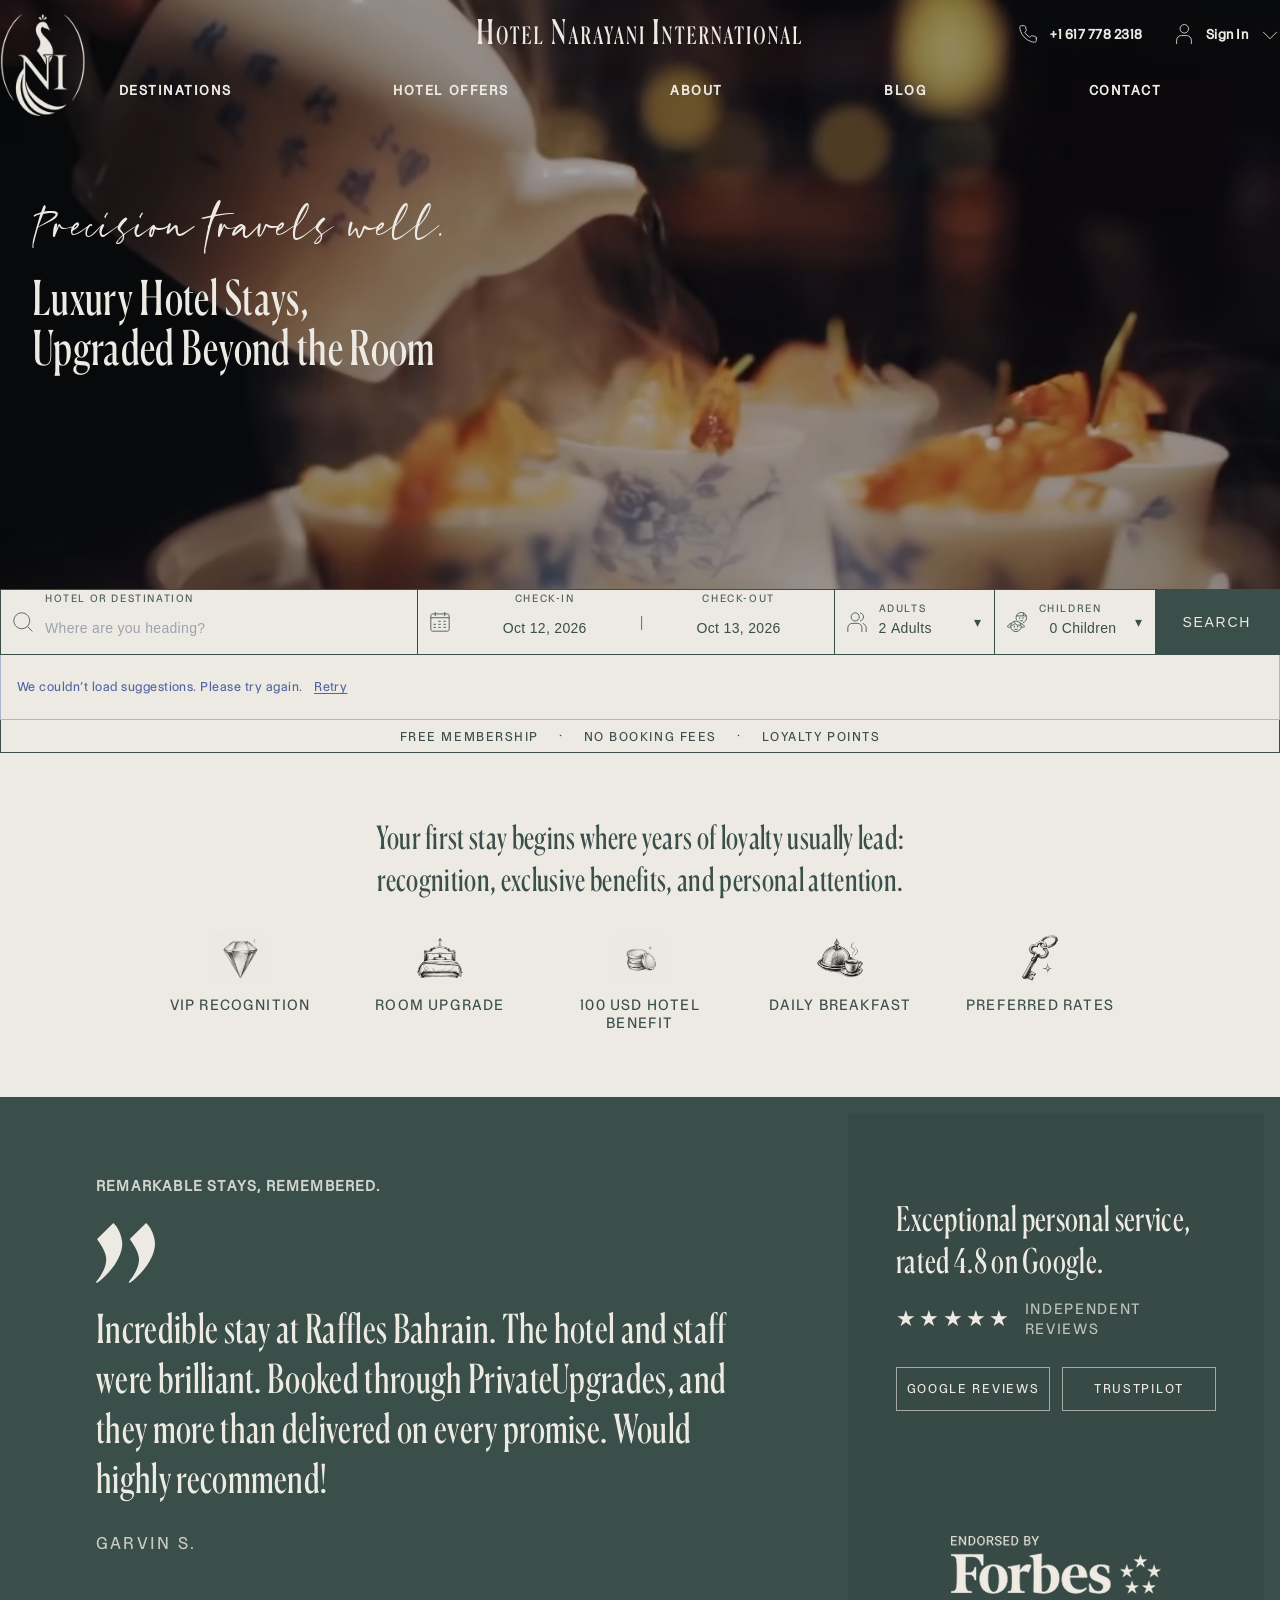
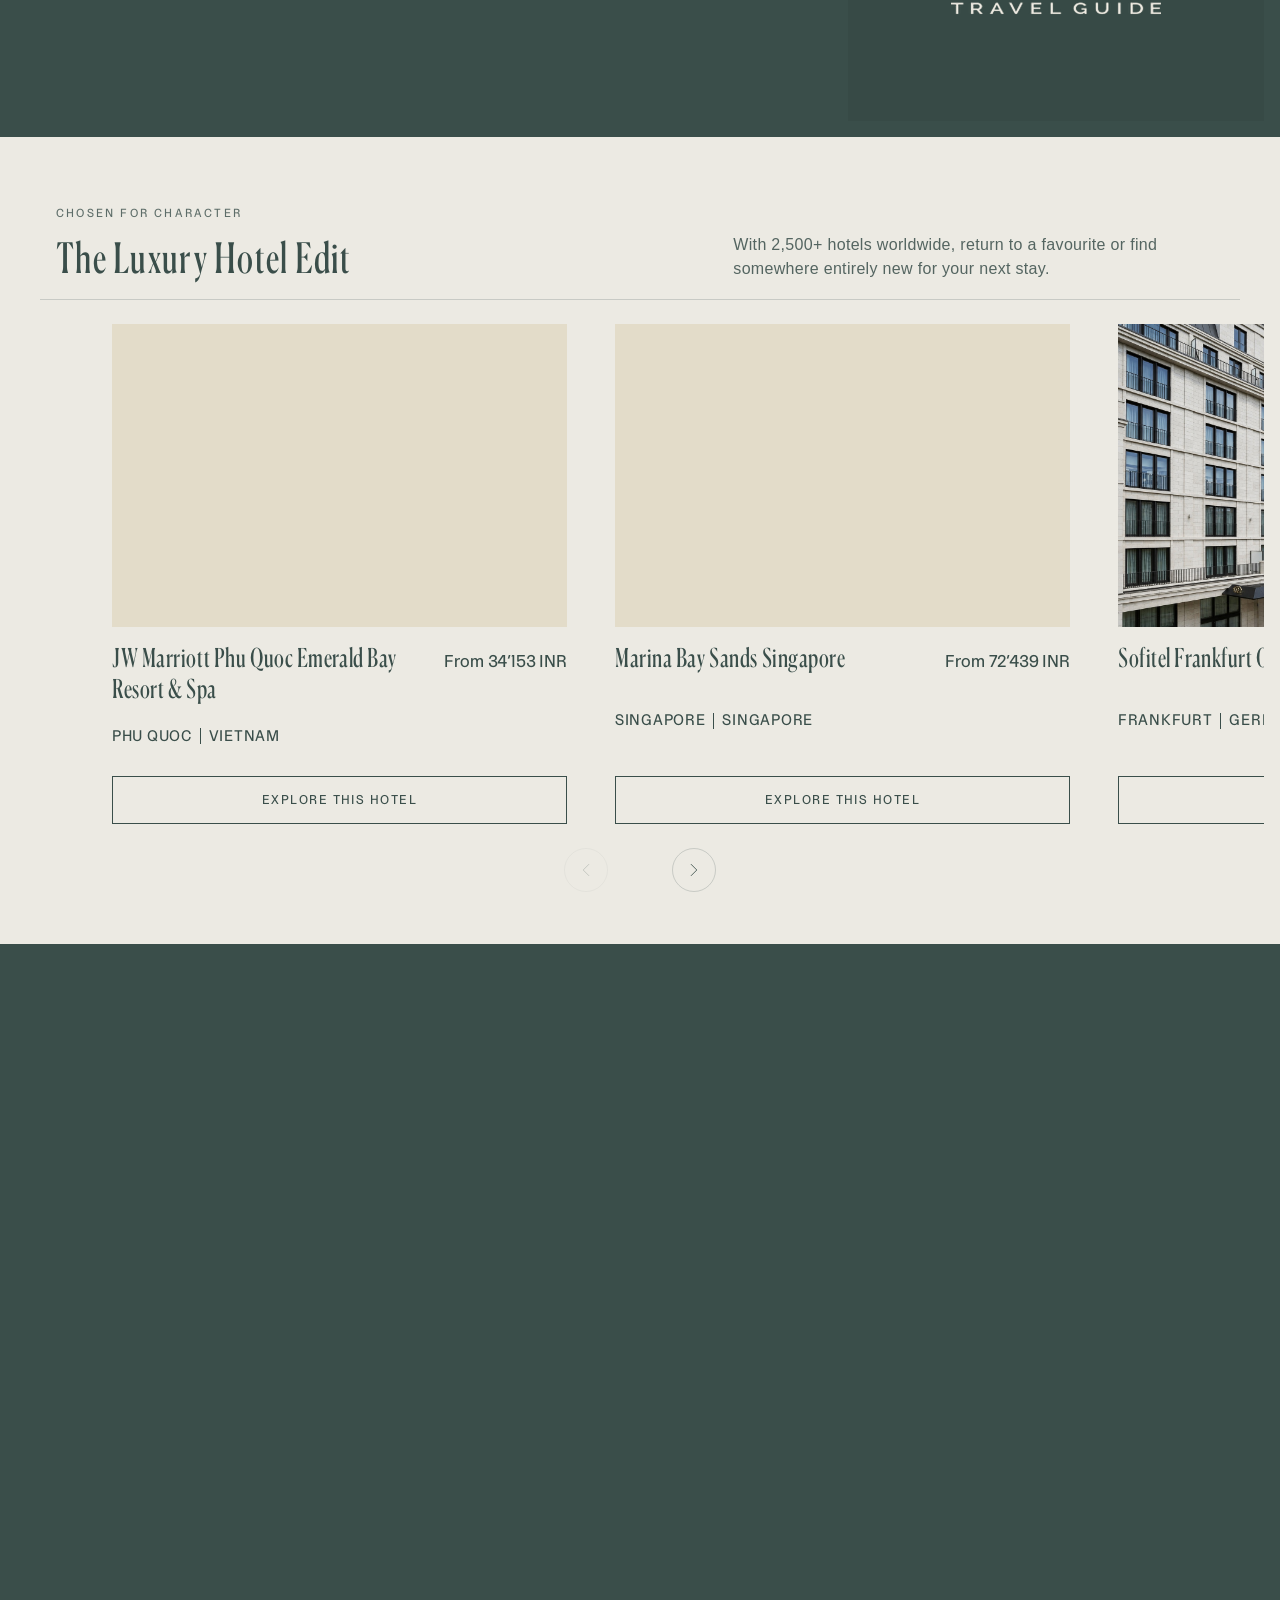
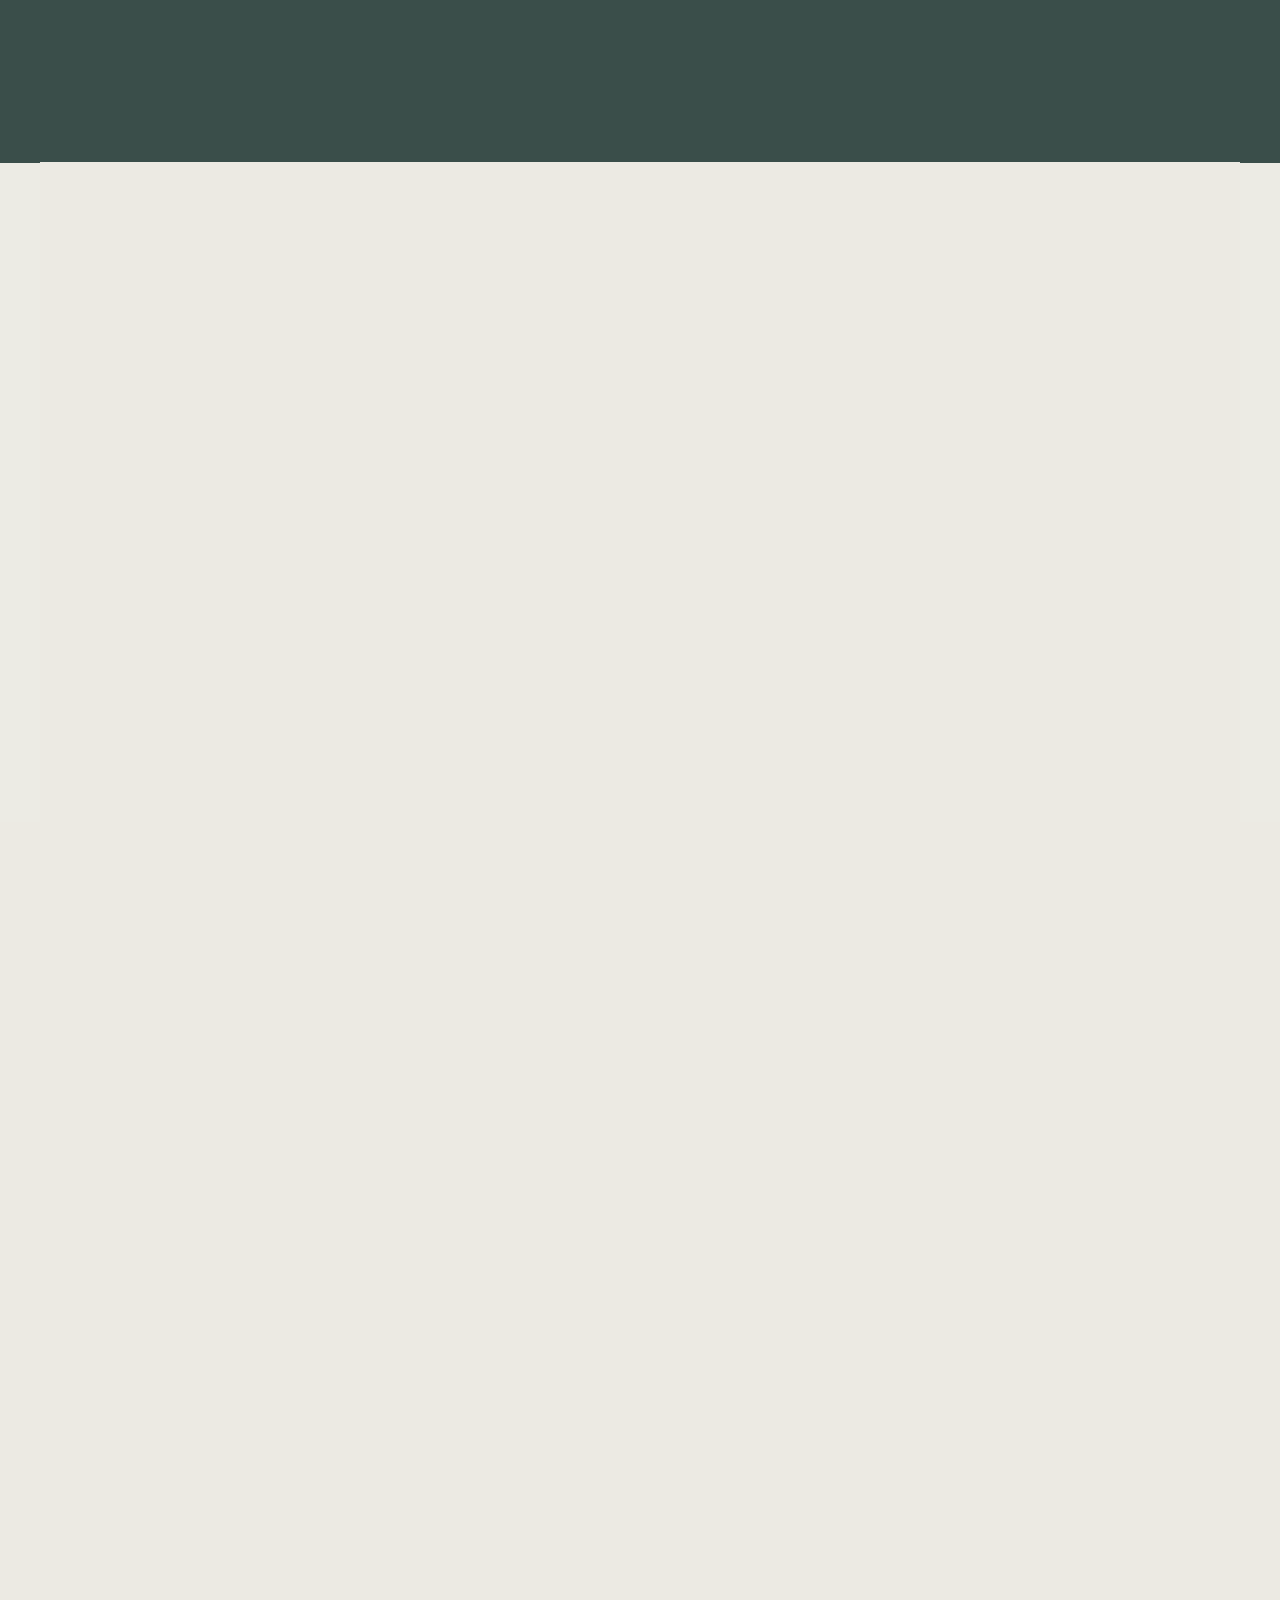
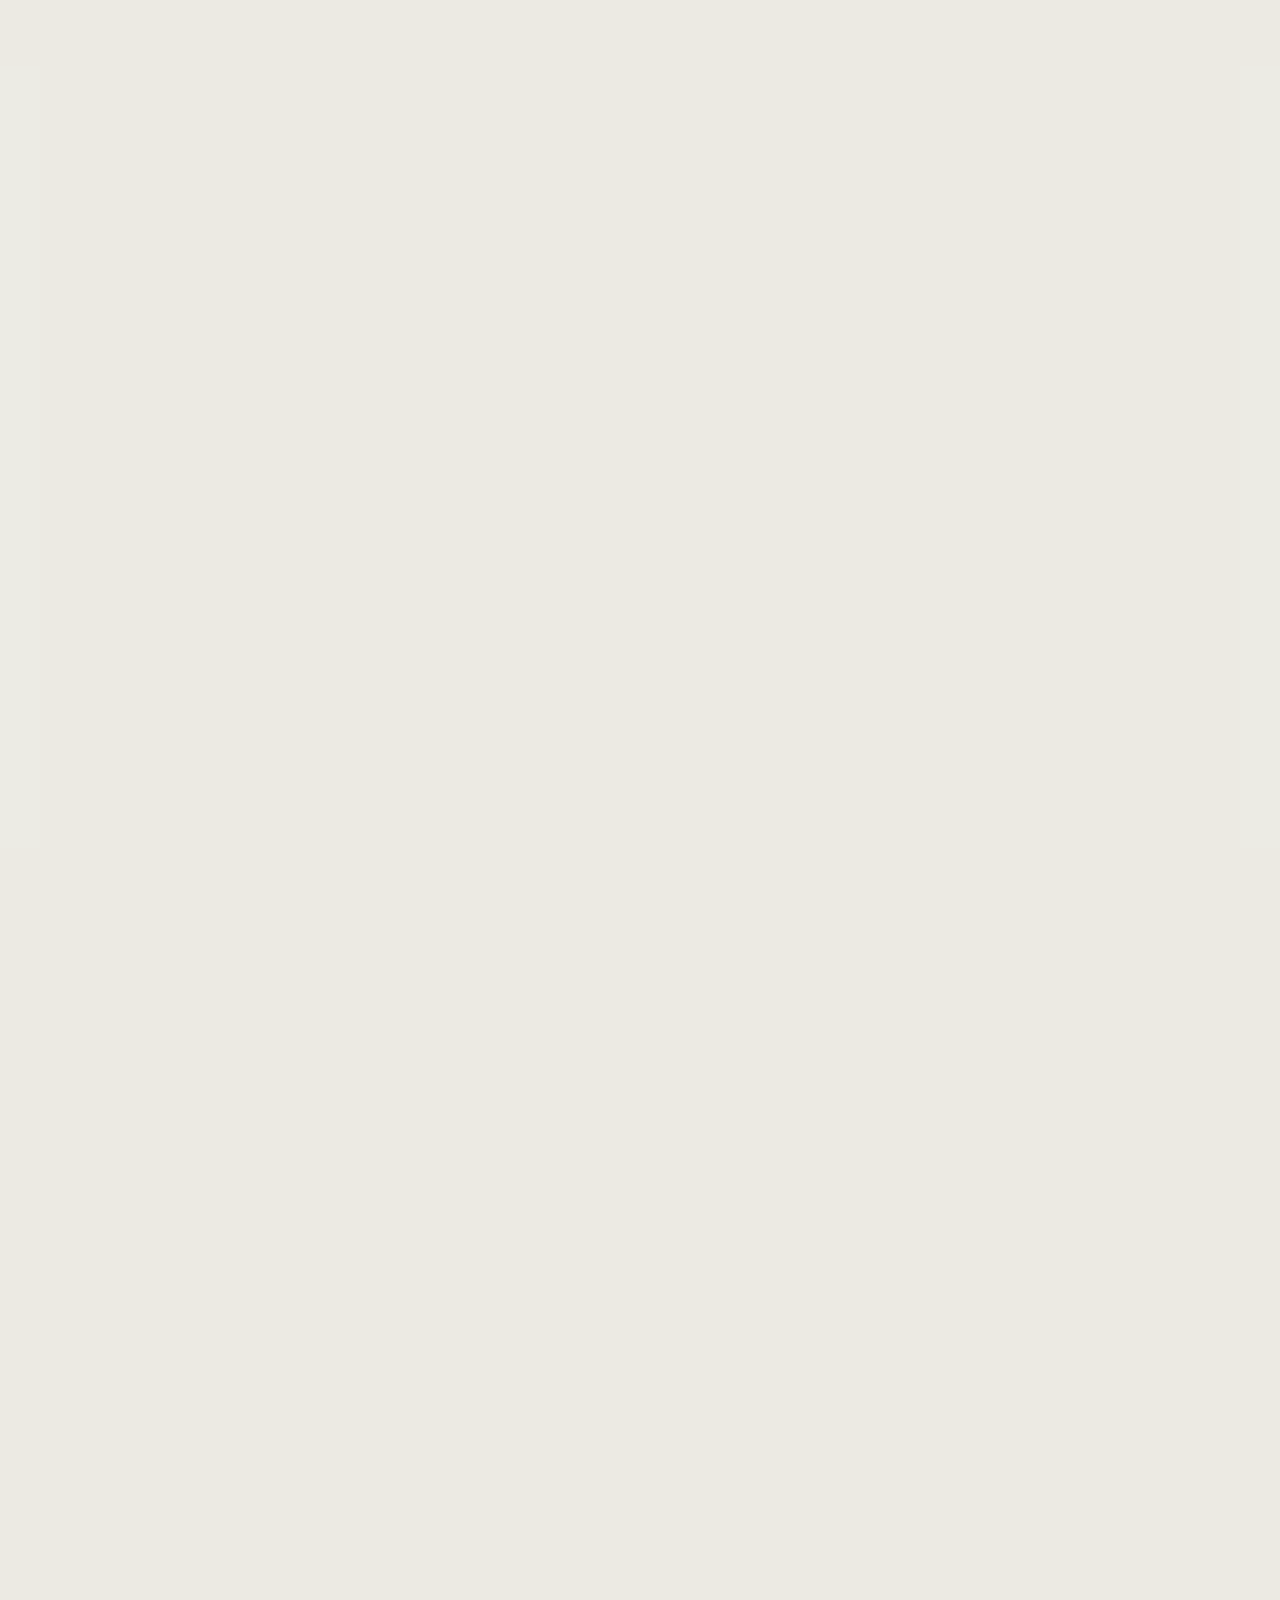
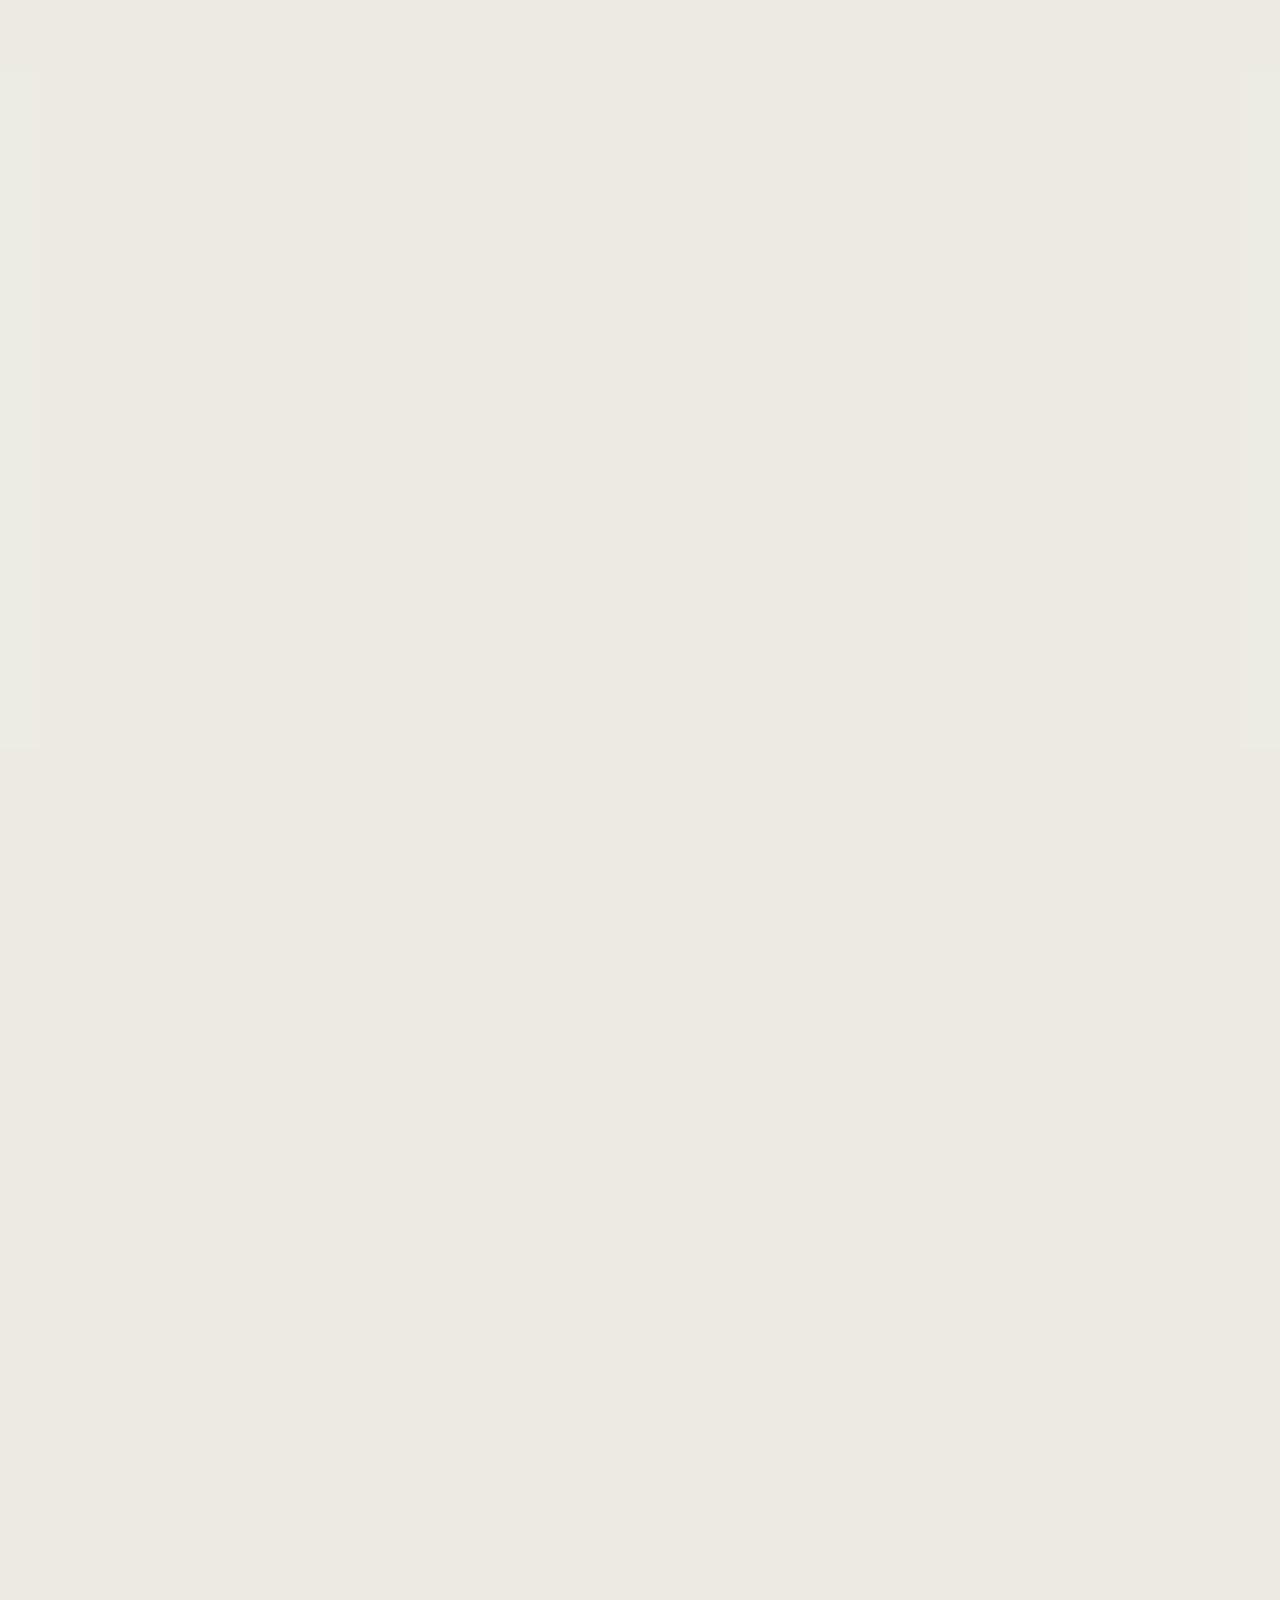
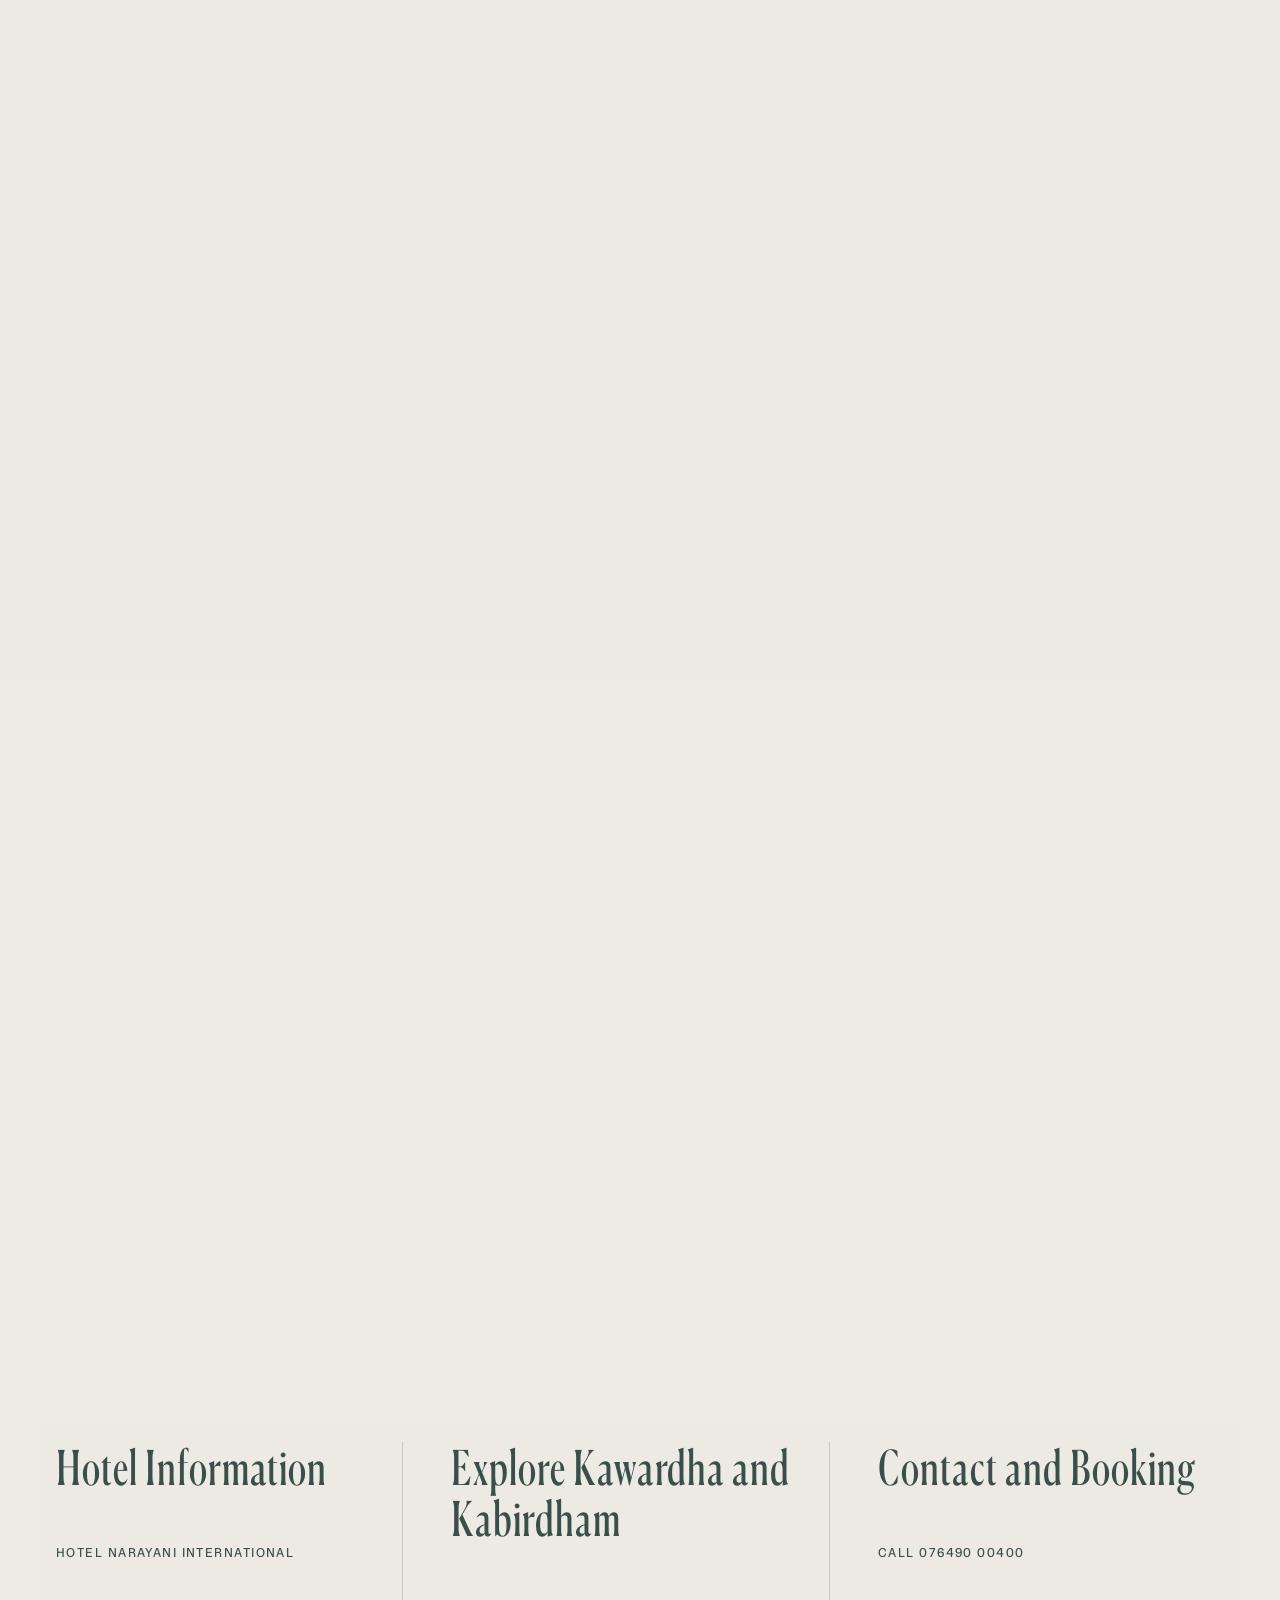
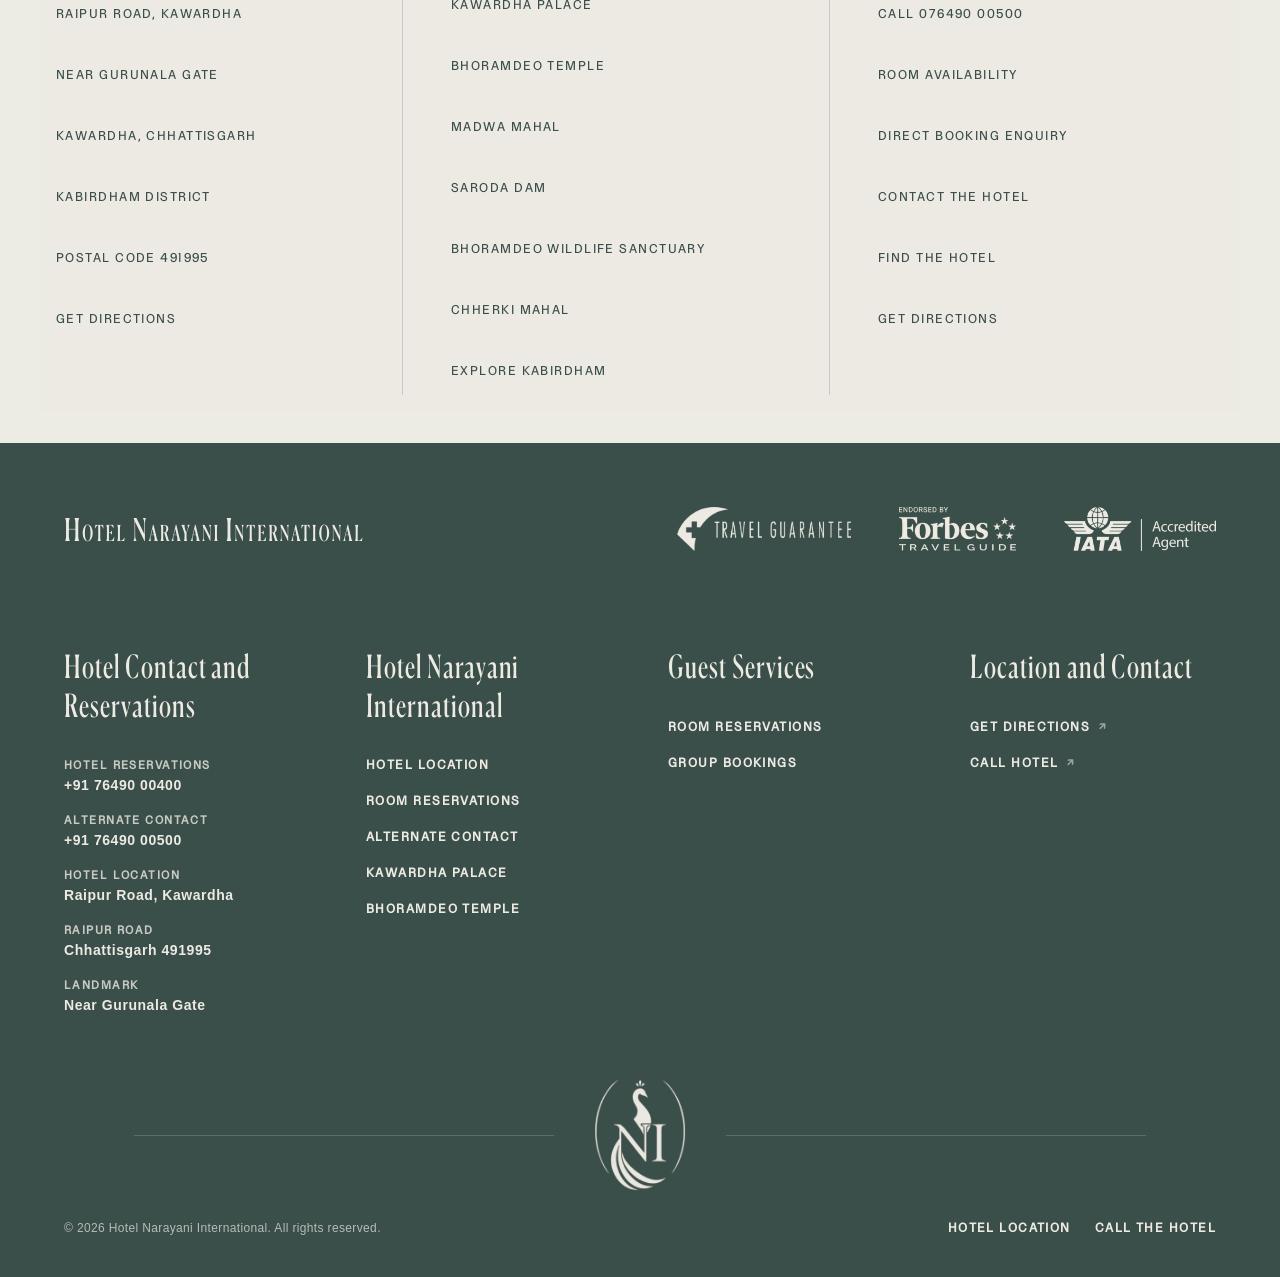
==== commit 00a28b41: "Update footer with Hotel Narayani details" ====
--- a/index.html
+++ b/index.html
@@ -7075,70 +7075,70 @@
             <section class="flex flex-col gap-6 lg:gap-7" aria-labelledby="footer-assistance-heading"
                 data-footer-assistance>
                 <h2 id="footer-assistance-heading" class="h3-canela max-w-[280px] text-cream">
-                    Speak with Our Travel Designers
+                    Hotel Contact and Reservations
                 </h2>
 
-                <ul class="flex flex-col gap-2 lg:gap-3" aria-label="International support numbers">
+                <ul class="flex flex-col gap-2 lg:gap-3" aria-label="Hotel contact information">
                                             <li>
-                            <a href="tel:+16177782318"
+                            <a href="tel:+917649000400"
                                 class="group inline-flex min-h-11 flex-col items-start justify-center font-semibold text-sm text-cream transition-opacity duration-200 hover:opacity-70 focus-visible:outline focus-visible:outline-1 focus-visible:outline-offset-4 focus-visible:outline-cream lg:min-h-0"
-                                title="Call PrivateUpgrades in United States">
-                                <span class="font-controlreg font-semibold text-[11px] uppercase tracking-[0.13em] text-cream/80">United States</span>
-                                <span class="whitespace-nowrap tracking-[0.04em]">+1 617 778 2318</span>
+                                title="Call Hotel Narayani International">
+                                <span class="font-controlreg font-semibold text-[11px] uppercase tracking-[0.13em] text-cream/80">Hotel Reservations</span>
+                                <span class="whitespace-nowrap tracking-[0.04em]">+91 76490 00400</span>
                             </a>
                         </li>
                                             <li>
-                            <a href="tel:+442080892460"
+                            <a href="tel:+917649000500"
                                 class="group inline-flex min-h-11 flex-col items-start justify-center font-semibold text-sm text-cream transition-opacity duration-200 hover:opacity-70 focus-visible:outline focus-visible:outline-1 focus-visible:outline-offset-4 focus-visible:outline-cream lg:min-h-0"
-                                title="Call PrivateUpgrades in United Kingdom">
-                                <span class="font-controlreg font-semibold text-[11px] uppercase tracking-[0.13em] text-cream/80">United Kingdom</span>
-                                <span class="whitespace-nowrap tracking-[0.04em]">+44 208 089 2460</span>
+                                title="Call Hotel Narayani International alternate number">
+                                <span class="font-controlreg font-semibold text-[11px] uppercase tracking-[0.13em] text-cream/80">Alternate Contact</span>
+                                <span class="whitespace-nowrap tracking-[0.04em]">+91 76490 00500</span>
                             </a>
                         </li>
                                             <li>
-                            <a href="tel:+41445002991"
+                            <a href="https://maps.google.com/?q=Hotel+Narayani+International+Kawardha"
                                 class="group inline-flex min-h-11 flex-col items-start justify-center font-semibold text-sm text-cream transition-opacity duration-200 hover:opacity-70 focus-visible:outline focus-visible:outline-1 focus-visible:outline-offset-4 focus-visible:outline-cream lg:min-h-0"
-                                title="Call PrivateUpgrades in Switzerland">
-                                <span class="font-controlreg font-semibold text-[11px] uppercase tracking-[0.13em] text-cream/80">Switzerland</span>
-                                <span class="whitespace-nowrap tracking-[0.04em]">+41 44 500 2991</span>
+                                title="View Hotel Narayani International on a map">
+                                <span class="font-controlreg font-semibold text-[11px] uppercase tracking-[0.13em] text-cream/80">Hotel Location</span>
+                                <span class="whitespace-nowrap tracking-[0.04em]">Raipur Road, Kawardha</span>
                             </a>
                         </li>
                                             <li>
-                            <a href="tel:+61290984463"
+                            <a href="https://maps.google.com/?q=Raipur+Road+Kawardha"
                                 class="group inline-flex min-h-11 flex-col items-start justify-center font-semibold text-sm text-cream transition-opacity duration-200 hover:opacity-70 focus-visible:outline focus-visible:outline-1 focus-visible:outline-offset-4 focus-visible:outline-cream lg:min-h-0"
-                                title="Call PrivateUpgrades in Australia">
-                                <span class="font-controlreg font-semibold text-[11px] uppercase tracking-[0.13em] text-cream/80">Australia</span>
-                                <span class="whitespace-nowrap tracking-[0.04em]">+61 290 984 463</span>
+                                title="View Raipur Road in Kawardha on a map">
+                                <span class="font-controlreg font-semibold text-[11px] uppercase tracking-[0.13em] text-cream/80">Raipur Road</span>
+                                <span class="whitespace-nowrap tracking-[0.04em]">Chhattisgarh 491995</span>
                             </a>
                         </li>
                                             <li>
-                            <a href="tel:+4961032099972"
+                            <a href="https://maps.google.com/?q=Gurunala+Gate+Kawardha"
                                 class="group inline-flex min-h-11 flex-col items-start justify-center font-semibold text-sm text-cream transition-opacity duration-200 hover:opacity-70 focus-visible:outline focus-visible:outline-1 focus-visible:outline-offset-4 focus-visible:outline-cream lg:min-h-0"
-                                title="Call PrivateUpgrades in Germany">
-                                <span class="font-controlreg font-semibold text-[11px] uppercase tracking-[0.13em] text-cream/80">Germany</span>
-                                <span class="whitespace-nowrap tracking-[0.04em]">+49 6103 209 9972</span>
+                                title="View Gurunala Gate in Kawardha on a map">
+                                <span class="font-controlreg font-semibold text-[11px] uppercase tracking-[0.13em] text-cream/80">Landmark</span>
+                                <span class="whitespace-nowrap tracking-[0.04em]">Near Gurunala Gate</span>
                             </a>
                         </li>
                                     </ul>
             </section>
 
-            <nav class="flex flex-col gap-6 lg:gap-7" aria-labelledby="footer-privateupgrades-heading">
-                <h2 id="footer-privateupgrades-heading" class="h3-canela text-cream">PrivateUpgrades</h2>
+            <nav class="flex flex-col gap-6 lg:gap-7" aria-labelledby="footer-hotel-heading">
+                <h2 id="footer-hotel-heading" class="h3-canela text-cream">Hotel Narayani International</h2>
                 <ul class="flex flex-col gap-2 lg:gap-3">
-                    <li><a href="https://www.privateupgrades.com/about" class="inline-flex min-h-11 min-w-11 items-center font-controlreg font-semibold text-[12px] uppercase tracking-[0.12em] text-cream transition-opacity duration-200 hover:opacity-70 focus-visible:outline focus-visible:outline-1 focus-visible:outline-offset-4 focus-visible:outline-cream lg:min-h-0">About Us</a></li>
-                    <li><a href="https://www.privateupgrades.com/contact" class="inline-flex min-h-11 min-w-11 items-center font-controlreg font-semibold text-[12px] uppercase tracking-[0.12em] text-cream transition-opacity duration-200 hover:opacity-70 focus-visible:outline focus-visible:outline-1 focus-visible:outline-offset-4 focus-visible:outline-cream lg:min-h-0">Contact</a></li>
-                    <li><a href="https://www.privateupgrades.com/faq" class="inline-flex min-h-11 min-w-11 items-center font-controlreg font-semibold text-[12px] uppercase tracking-[0.12em] text-cream transition-opacity duration-200 hover:opacity-70 focus-visible:outline focus-visible:outline-1 focus-visible:outline-offset-4 focus-visible:outline-cream lg:min-h-0">FAQ</a></li>
-                    <li><a href="https://www.privateupgrades.com/legal" class="inline-flex min-h-11 min-w-11 items-center font-controlreg font-semibold text-[12px] uppercase tracking-[0.12em] text-cream transition-opacity duration-200 hover:opacity-70 focus-visible:outline focus-visible:outline-1 focus-visible:outline-offset-4 focus-visible:outline-cream lg:min-h-0">Terms &amp; Conditions</a></li>
-                    <li><a href="https://www.privateupgrades.com/privacy" class="inline-flex min-h-11 min-w-11 items-center font-controlreg font-semibold text-[12px] uppercase tracking-[0.12em] text-cream transition-opacity duration-200 hover:opacity-70 focus-visible:outline focus-visible:outline-1 focus-visible:outline-offset-4 focus-visible:outline-cream lg:min-h-0">Privacy Policy</a></li>
+                    <li><a href="https://maps.google.com/?q=Hotel+Narayani+International+Kawardha" class="inline-flex min-h-11 min-w-11 items-center font-controlreg font-semibold text-[12px] uppercase tracking-[0.12em] text-cream transition-opacity duration-200 hover:opacity-70 focus-visible:outline focus-visible:outline-1 focus-visible:outline-offset-4 focus-visible:outline-cream lg:min-h-0">Hotel Location</a></li>
+                    <li><a href="tel:+917649000400" class="inline-flex min-h-11 min-w-11 items-center font-controlreg font-semibold text-[12px] uppercase tracking-[0.12em] text-cream transition-opacity duration-200 hover:opacity-70 focus-visible:outline focus-visible:outline-1 focus-visible:outline-offset-4 focus-visible:outline-cream lg:min-h-0">Room Reservations</a></li>
+                    <li><a href="tel:+917649000500" class="inline-flex min-h-11 min-w-11 items-center font-controlreg font-semibold text-[12px] uppercase tracking-[0.12em] text-cream transition-opacity duration-200 hover:opacity-70 focus-visible:outline focus-visible:outline-1 focus-visible:outline-offset-4 focus-visible:outline-cream lg:min-h-0">Alternate Contact</a></li>
+                    <li><a href="https://maps.google.com/?q=Kawardha+Palace" class="inline-flex min-h-11 min-w-11 items-center font-controlreg font-semibold text-[12px] uppercase tracking-[0.12em] text-cream transition-opacity duration-200 hover:opacity-70 focus-visible:outline focus-visible:outline-1 focus-visible:outline-offset-4 focus-visible:outline-cream lg:min-h-0">Kawardha Palace</a></li>
+                    <li><a href="https://maps.google.com/?q=Bhoramdeo+Temple+Kabirdham" class="inline-flex min-h-11 min-w-11 items-center font-controlreg font-semibold text-[12px] uppercase tracking-[0.12em] text-cream transition-opacity duration-200 hover:opacity-70 focus-visible:outline focus-visible:outline-1 focus-visible:outline-offset-4 focus-visible:outline-cream lg:min-h-0">Bhoramdeo Temple</a></li>
                 </ul>
             </nav>
 
             <nav class="flex flex-col gap-6 lg:gap-7" aria-labelledby="footer-membership-heading">
-                <h2 id="footer-membership-heading" class="h3-canela text-cream">Member Services</h2>
+                <h2 id="footer-membership-heading" class="h3-canela text-cream">Guest Services</h2>
                 <ul class="flex flex-col gap-2 lg:gap-3">
-                                        <li><a href="https://www.privateupgrades.com/core-guarantee" class="inline-flex min-h-11 min-w-11 items-center font-controlreg font-semibold text-[12px] uppercase tracking-[0.12em] text-cream transition-opacity duration-200 hover:opacity-70 focus-visible:outline focus-visible:outline-1 focus-visible:outline-offset-4 focus-visible:outline-cream lg:min-h-0">Core Guarantee</a></li>
+                                        <li><a href="tel:+917649000400" class="inline-flex min-h-11 min-w-11 items-center font-controlreg font-semibold text-[12px] uppercase tracking-[0.12em] text-cream transition-opacity duration-200 hover:opacity-70 focus-visible:outline focus-visible:outline-1 focus-visible:outline-offset-4 focus-visible:outline-cream lg:min-h-0">Room Reservations</a></li>
                     <li>
-                        <a href="mailto:membersupport@privateupgrades.com?subject=Group%20Booking%20Request"
+                        <a href="tel:+917649000500"
                             class="inline-flex min-h-11 min-w-11 items-center font-controlreg font-semibold text-[12px] uppercase tracking-[0.12em] text-cream transition-opacity duration-200 hover:opacity-70 focus-visible:outline focus-visible:outline-1 focus-visible:outline-offset-4 focus-visible:outline-cream lg:min-h-0">Group Bookings</a>
                     </li>
                 </ul>
@@ -7146,19 +7146,19 @@
 
             <nav class="flex flex-col gap-6 lg:gap-7" aria-labelledby="footer-follow-heading">
                 <div>
-                    <h2 id="footer-follow-heading" class="h3-canela text-cream">Connect with Us</h2>
+                    <h2 id="footer-follow-heading" class="h3-canela text-cream">Location and Contact</h2>
                 </div>
                 <ul class="flex flex-col gap-2 lg:gap-3">
                     <li>
-                        <a href="https://www.instagram.com/privateupgrades" rel="noopener noreferrer" target="_blank"
+                        <a href="https://maps.google.com/?q=Hotel+Narayani+International+Kawardha" rel="noopener noreferrer" target="_blank"
                             class="inline-flex min-h-11 min-w-11 items-center font-controlreg font-semibold text-[12px] uppercase tracking-[0.12em] text-cream transition-opacity duration-200 hover:opacity-70 focus-visible:outline focus-visible:outline-1 focus-visible:outline-offset-4 focus-visible:outline-cream lg:min-h-0 inline-flex items-center gap-2">
-                            Instagram <span aria-hidden="true" class="text-cream/55">↗</span>
+                            Get Directions <span aria-hidden="true" class="text-cream/55">↗</span>
                         </a>
                     </li>
                     <li>
-                        <a href="https://www.facebook.com/privateupgrades" rel="noopener noreferrer" target="_blank"
+                        <a href="tel:+917649000400" rel="noopener noreferrer" target="_blank"
                             class="inline-flex min-h-11 min-w-11 items-center font-controlreg font-semibold text-[12px] uppercase tracking-[0.12em] text-cream transition-opacity duration-200 hover:opacity-70 focus-visible:outline focus-visible:outline-1 focus-visible:outline-offset-4 focus-visible:outline-cream lg:min-h-0 inline-flex items-center gap-2">
-                            Facebook <span aria-hidden="true" class="text-cream/55">↗</span>
+                            Call Hotel <span aria-hidden="true" class="text-cream/55">↗</span>
                         </a>
                     </li>
                 </ul>
@@ -7177,12 +7177,12 @@
 
         <div class="flex flex-col gap-5 pt-5 sm:flex-row sm:items-center sm:justify-between">
             <p class="text-xs tracking-[0.03em] text-cream/70">
-                © 2026 PrivateUpgrades. All rights reserved.
+                © 2026 Hotel Narayani International. All rights reserved.
             </p>
 
             <nav aria-label="Legal" class="flex flex-wrap gap-x-6 gap-y-3">
-                <a href="https://www.privateupgrades.com/legal" class="inline-flex min-h-11 min-w-11 items-center font-controlreg font-semibold text-[12px] uppercase tracking-[0.12em] text-cream transition-opacity duration-200 hover:opacity-70 focus-visible:outline focus-visible:outline-1 focus-visible:outline-offset-4 focus-visible:outline-cream lg:min-h-0 text-[10px]">Terms &amp; Conditions</a>
-                <a href="https://www.privateupgrades.com/privacy" class="inline-flex min-h-11 min-w-11 items-center font-controlreg font-semibold text-[12px] uppercase tracking-[0.12em] text-cream transition-opacity duration-200 hover:opacity-70 focus-visible:outline focus-visible:outline-1 focus-visible:outline-offset-4 focus-visible:outline-cream lg:min-h-0 text-[10px]">Privacy Policy</a>
+                <a href="https://maps.google.com/?q=Hotel+Narayani+International+Kawardha" class="inline-flex min-h-11 min-w-11 items-center font-controlreg font-semibold text-[12px] uppercase tracking-[0.12em] text-cream transition-opacity duration-200 hover:opacity-70 focus-visible:outline focus-visible:outline-1 focus-visible:outline-offset-4 focus-visible:outline-cream lg:min-h-0 text-[10px]">Hotel Location</a>
+                <a href="tel:+917649000400" class="inline-flex min-h-11 min-w-11 items-center font-controlreg font-semibold text-[12px] uppercase tracking-[0.12em] text-cream transition-opacity duration-200 hover:opacity-70 focus-visible:outline focus-visible:outline-1 focus-visible:outline-offset-4 focus-visible:outline-cream lg:min-h-0 text-[10px]">Call the Hotel</a>
             </nav>
         </div>
     </div>
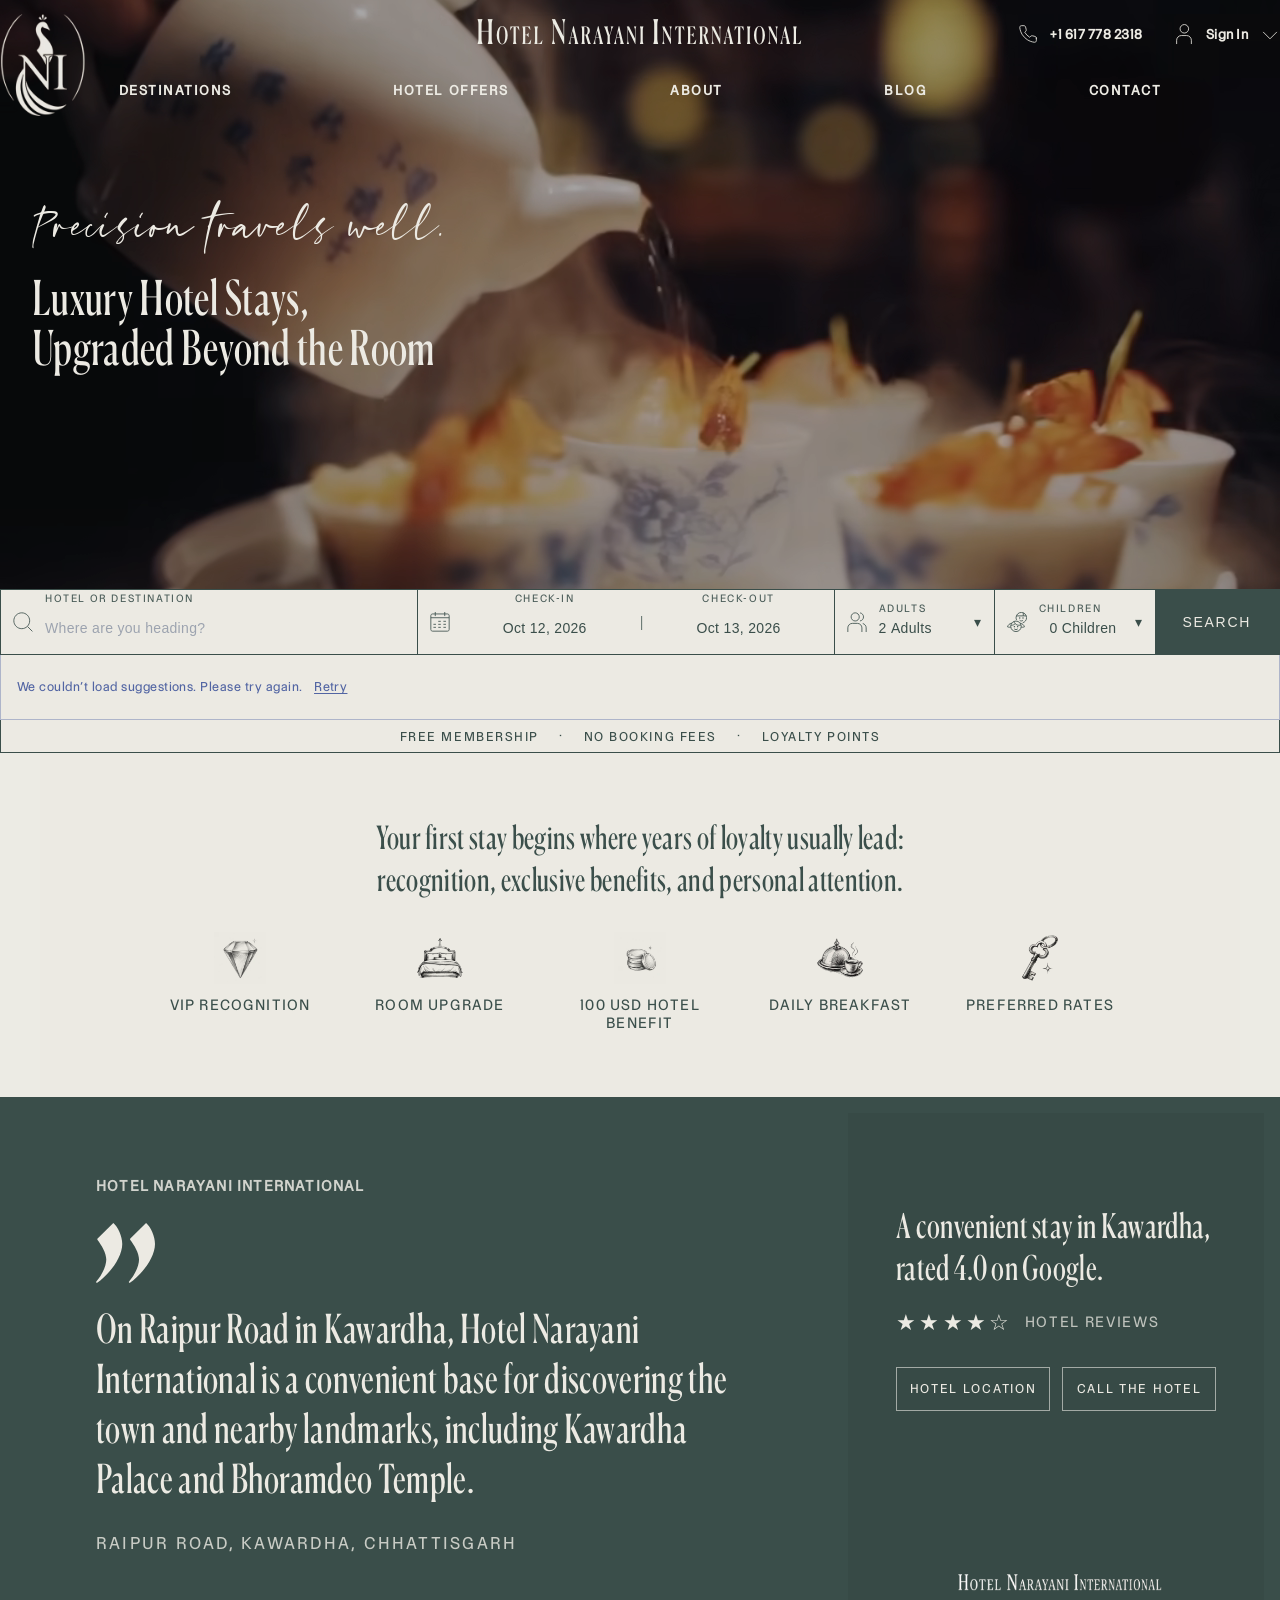
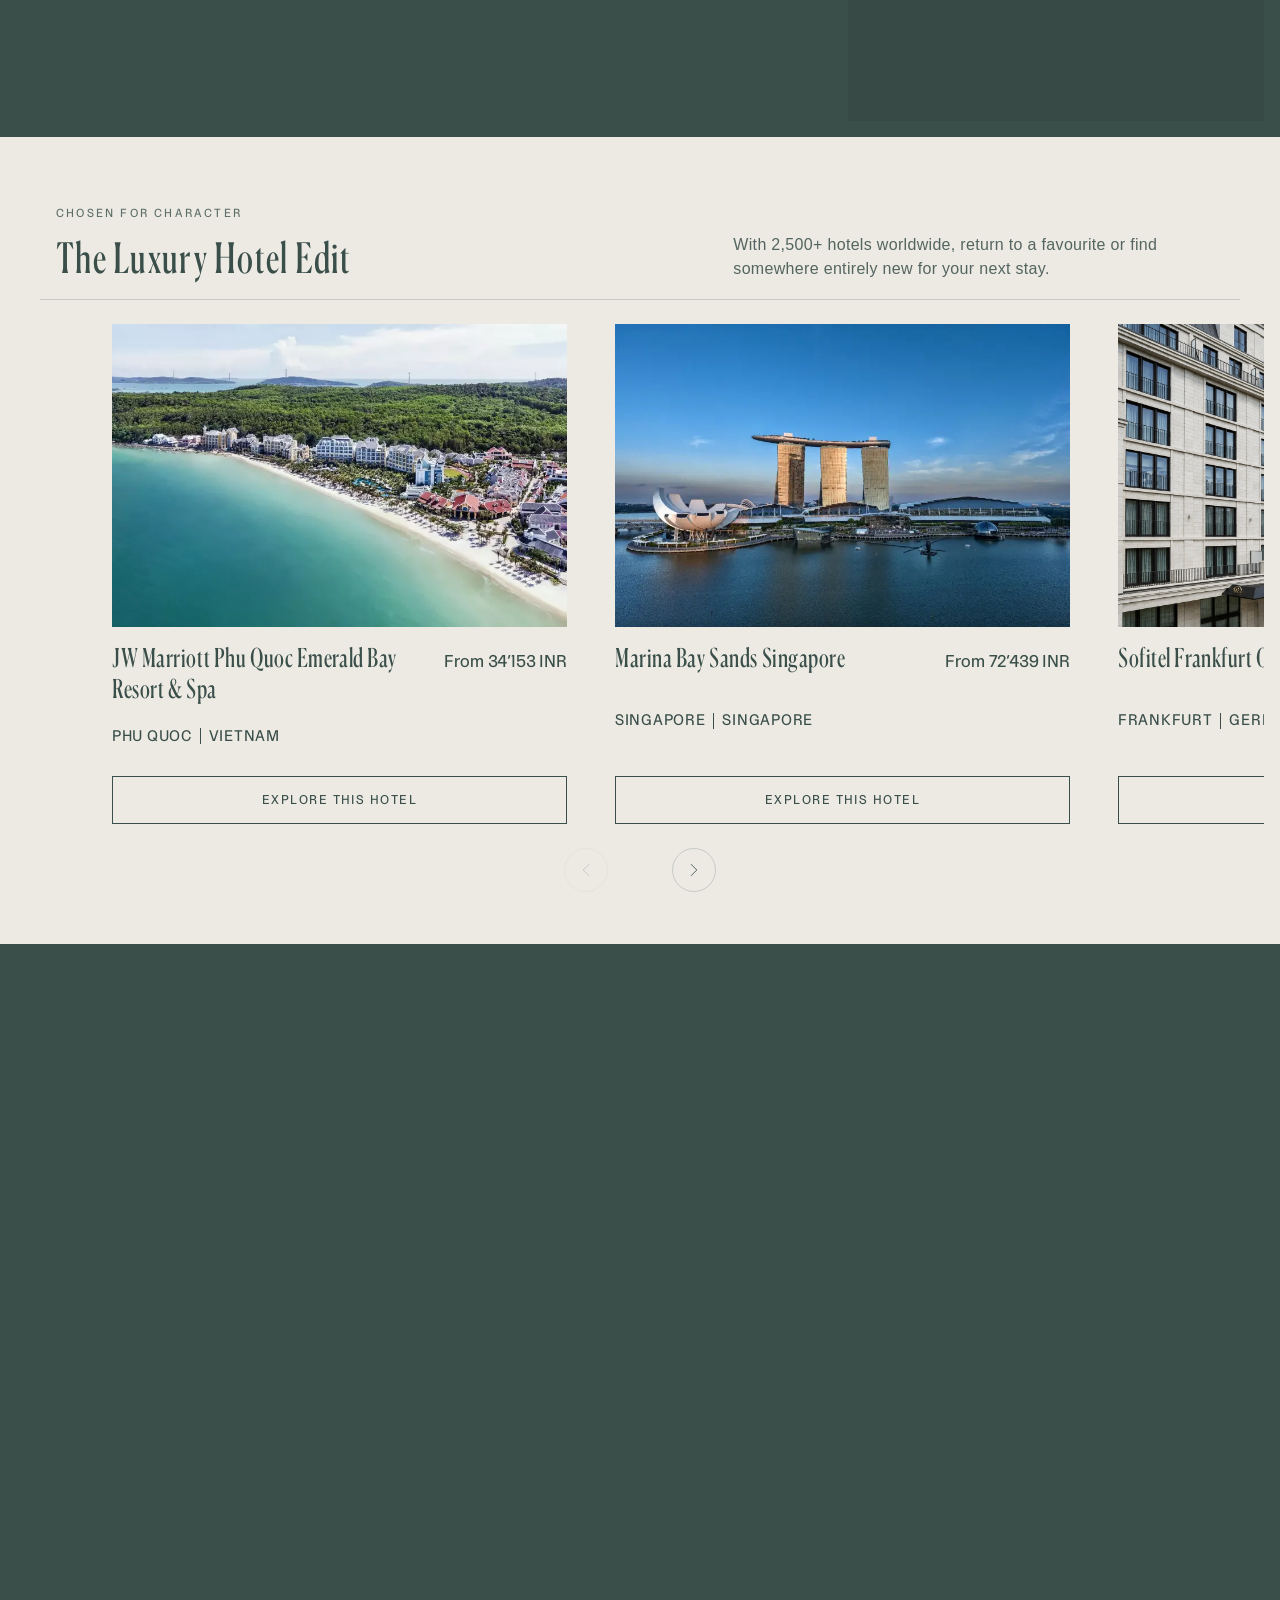
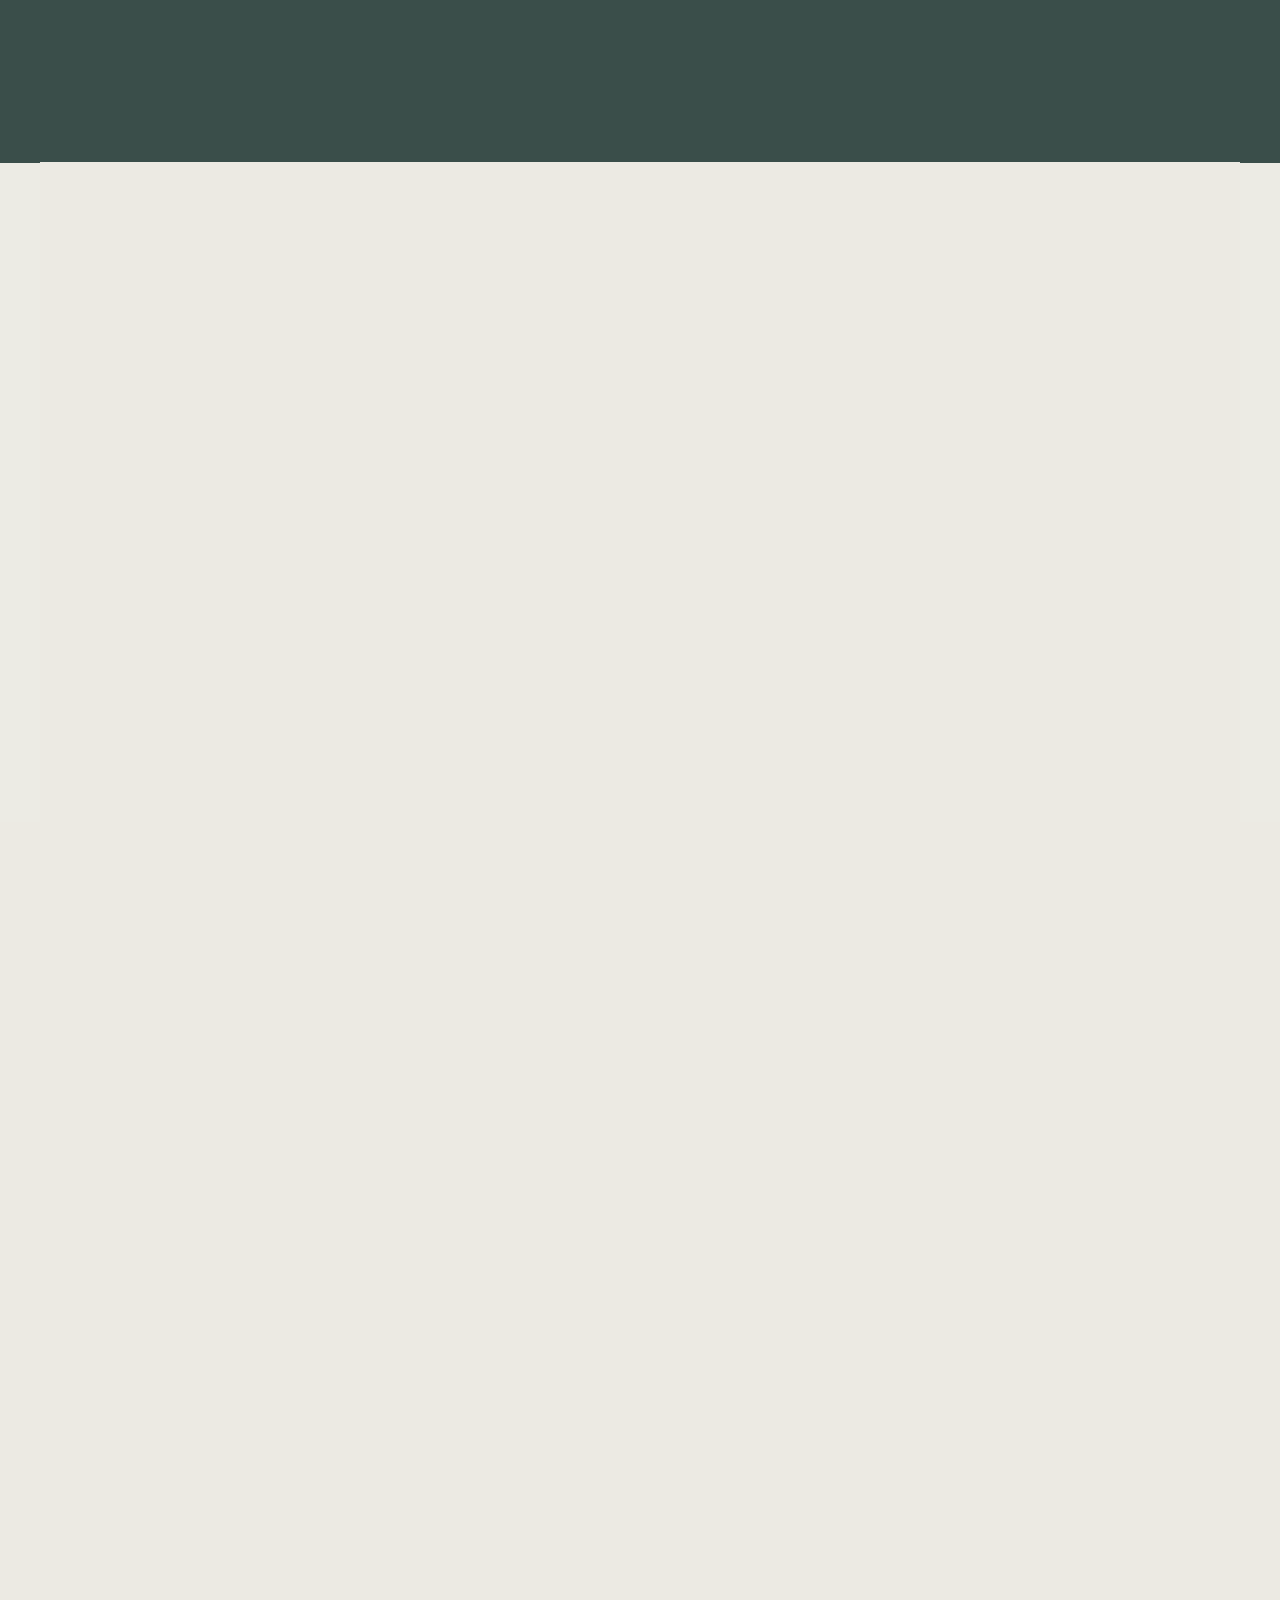
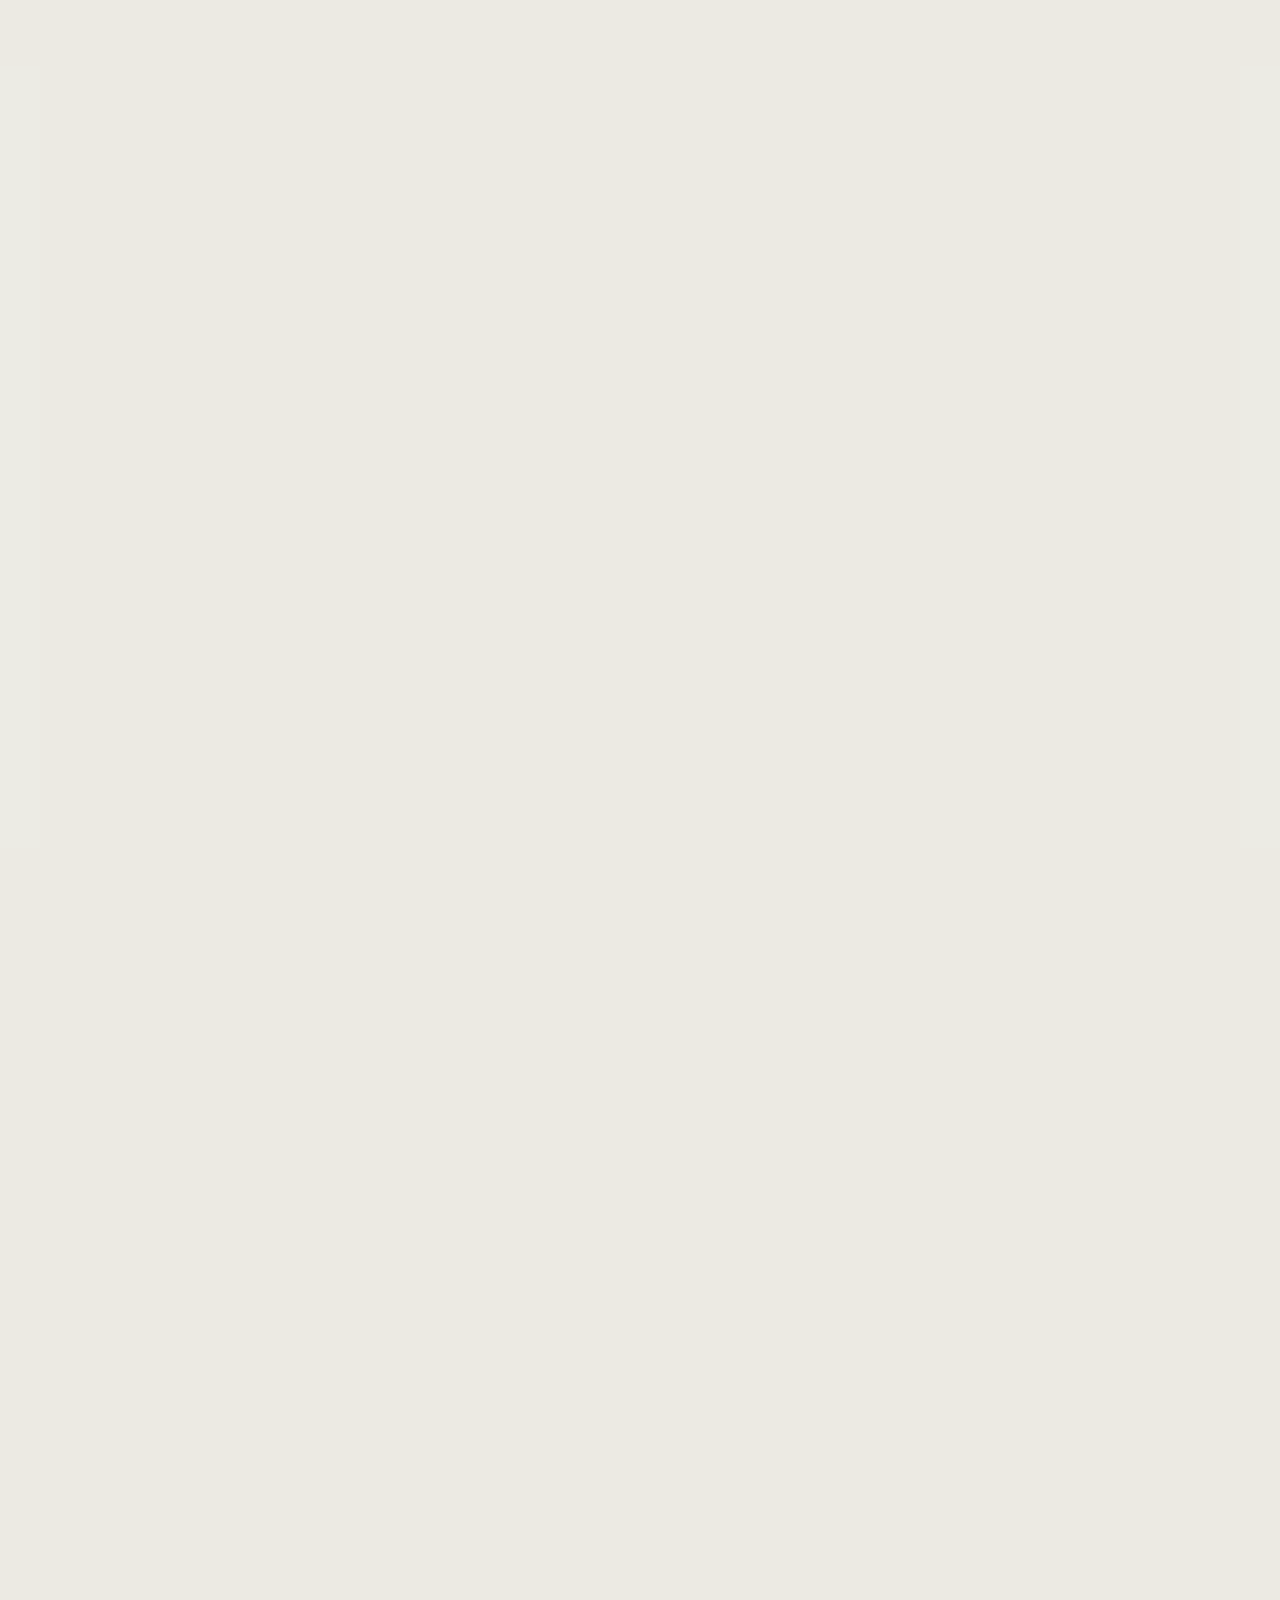
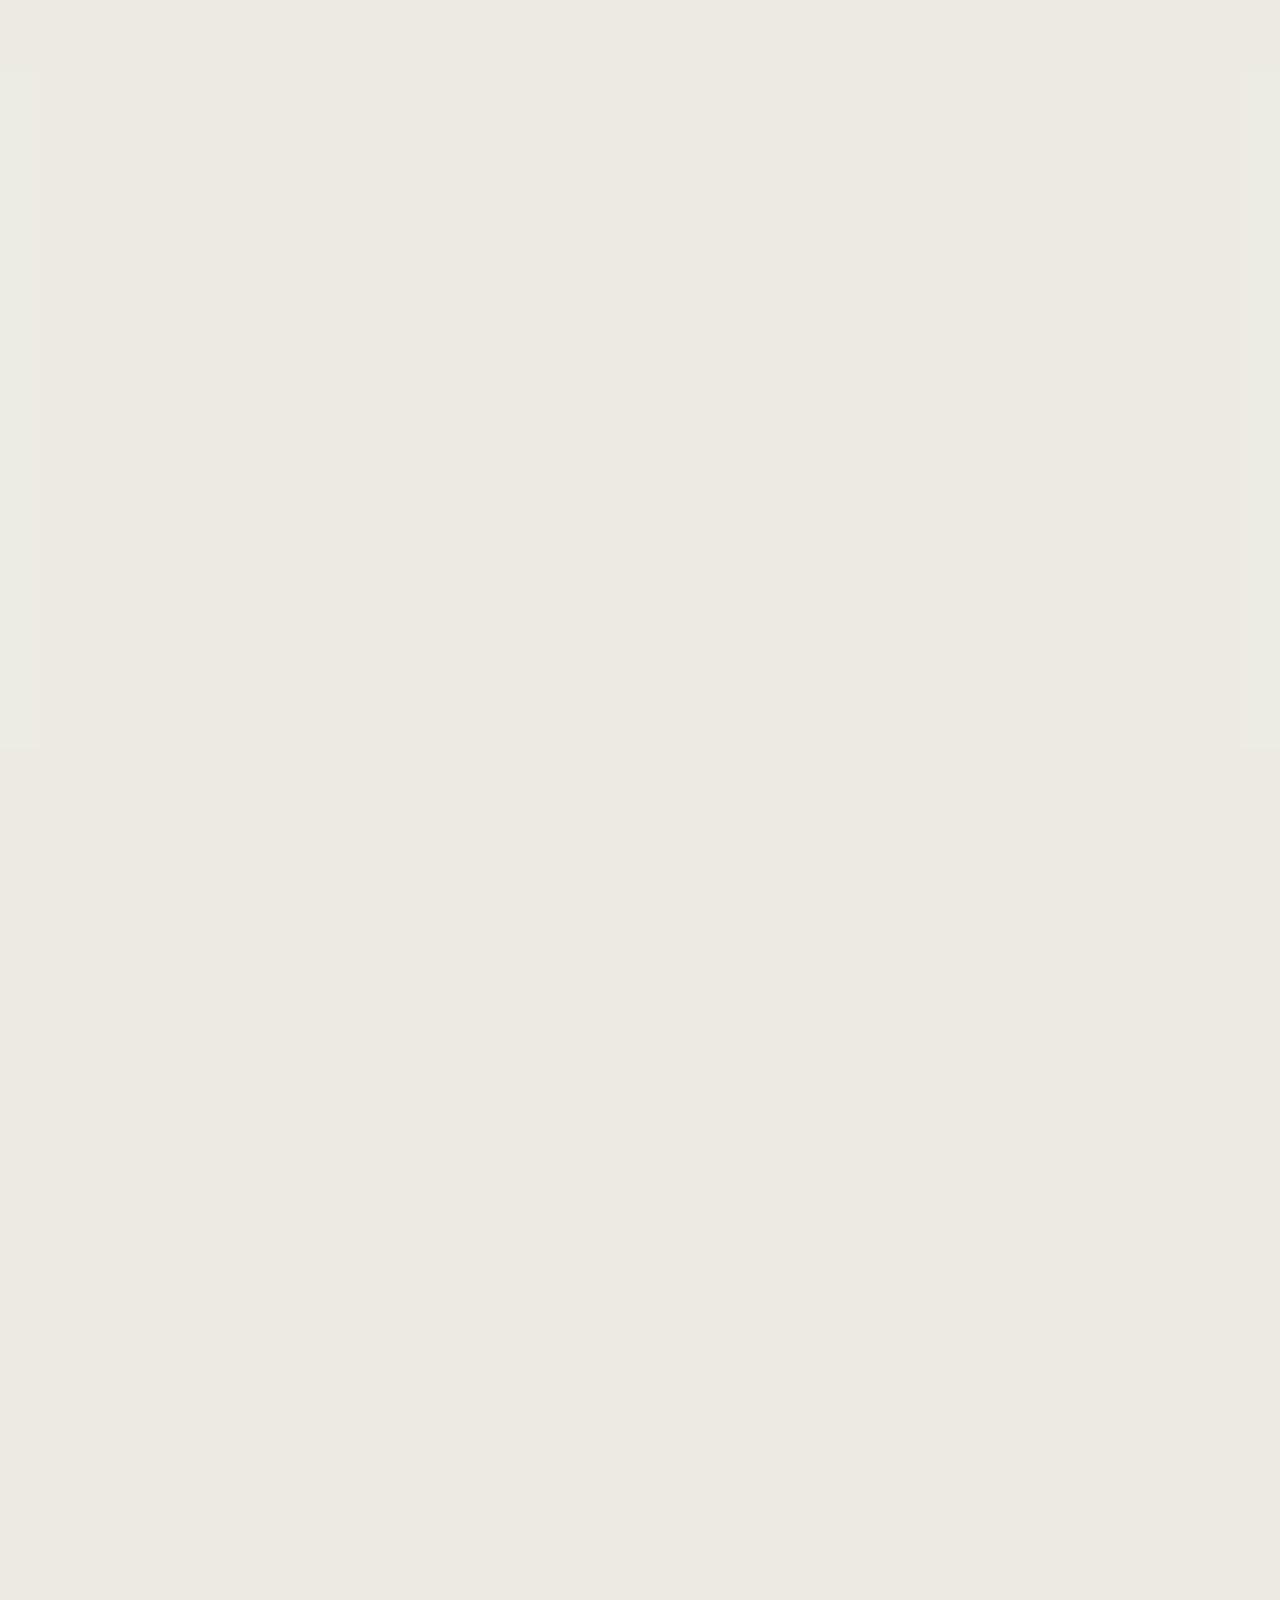
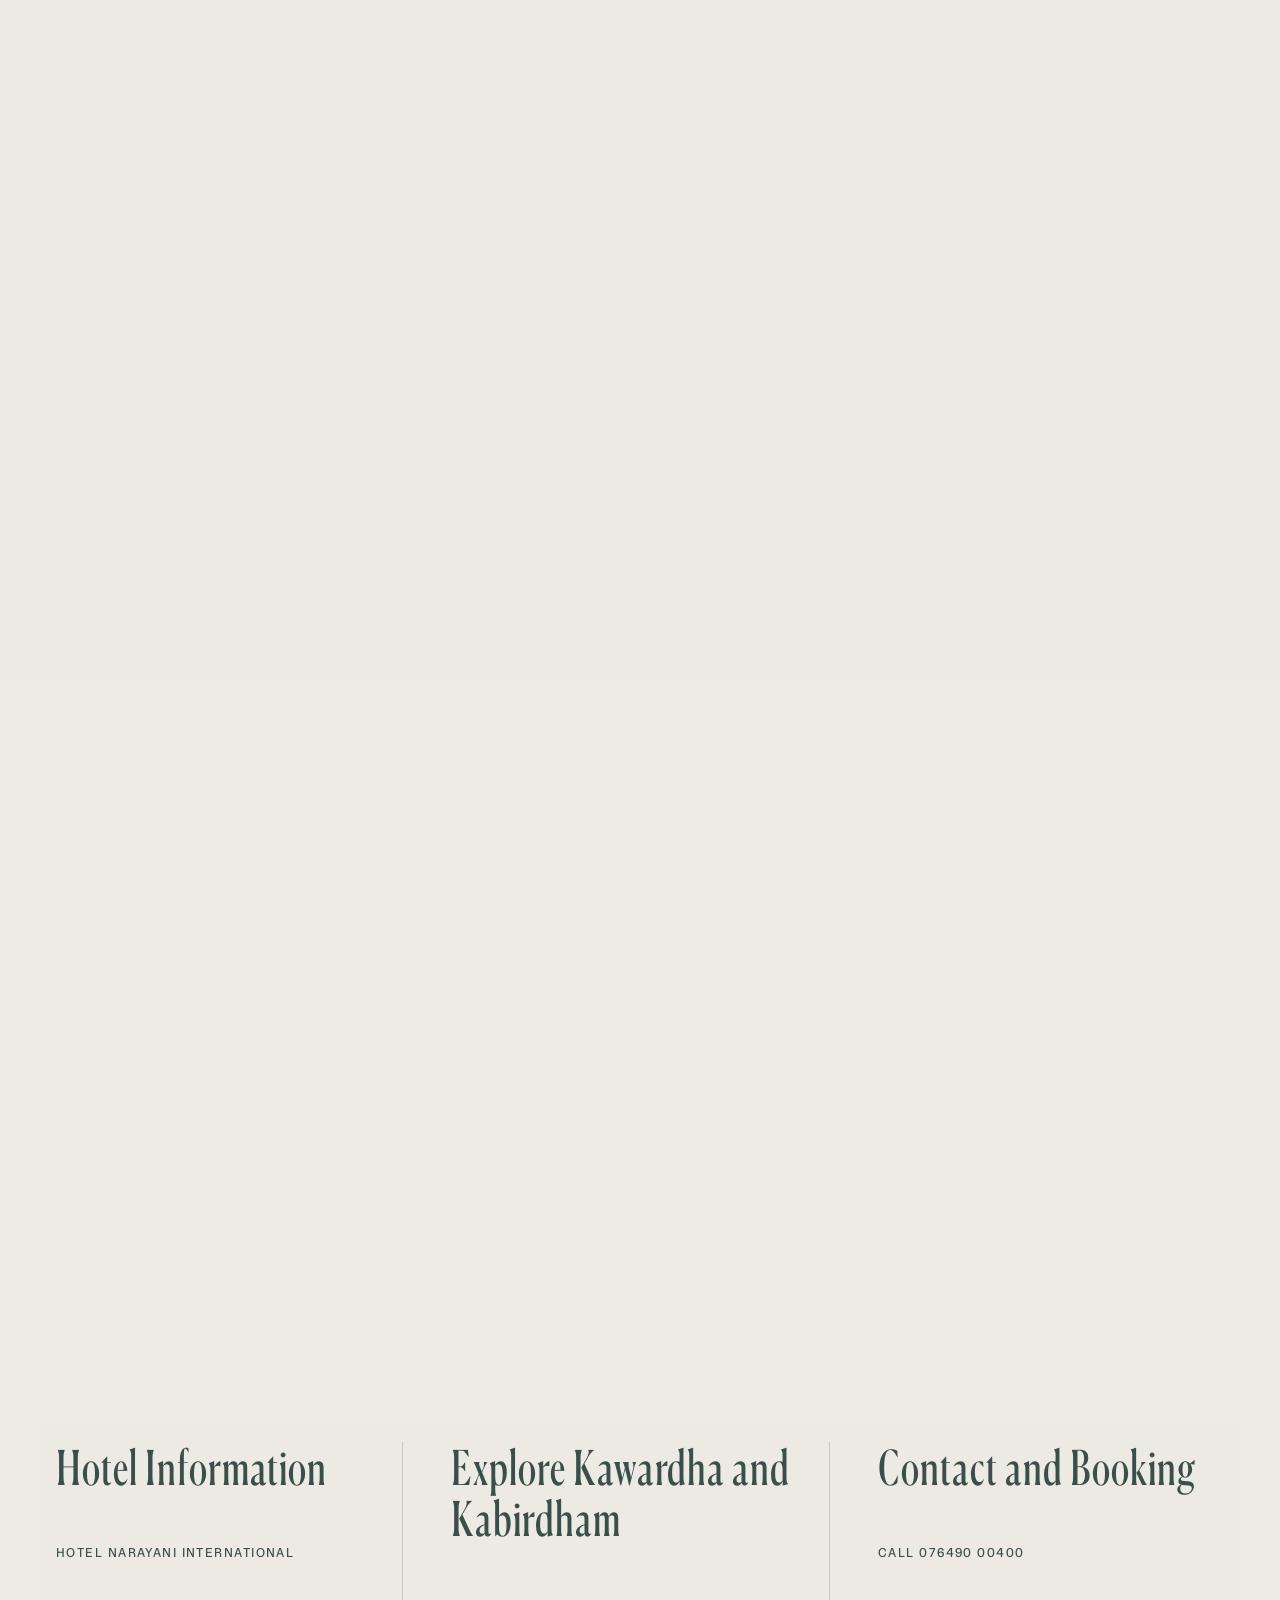
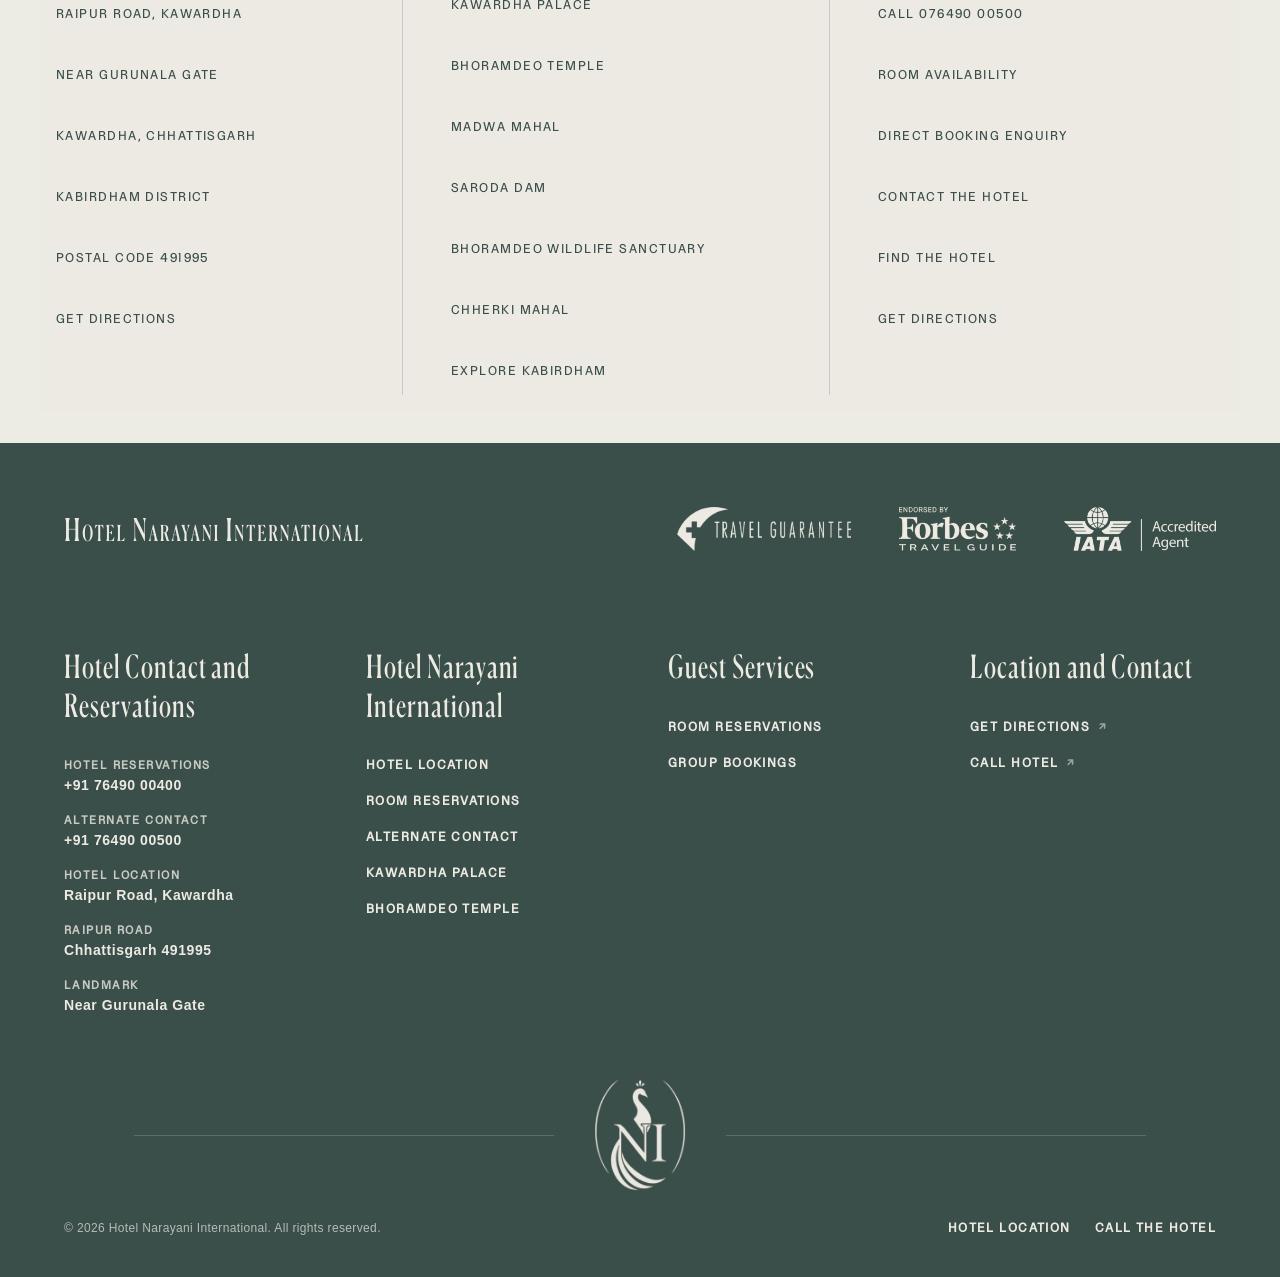
==== commit e31e4bd1: "Update testimonial section with Narayani hotel details" ====
--- a/index.html
+++ b/index.html
@@ -3509,10 +3509,9 @@
     </section>
 
             <section class="container-full bg-forest">
-            <div class="mx-auto grid w-full max-w-screen-max grid-cols-1 bg-forest lg:h-[608px] lg:grid-cols-[1.6fr_0.8fr]"
-    data-compact-testimonials='[{"name":"Garvin S.","quote":"Incredible stay at Raffles Bahrain. The hotel and staff were brilliant. Booked through PrivateUpgrades, and they more than delivered on every promise. Would highly recommend!"},{"name":"Emma M.","quote":"Most incredible company to book luxury hotels. They really make your stay unforgettable. All the bookings I made with PrivateUpgrades exceeded our expectations with the best upgrade and truly exceptional customer service! Thank you so much, Privateupgrades. We are excited to book our next trip!"},{"name":"Magdalena K.","quote":"Excellent service with a truly personal touch. My booking through PrivateUpgrades was smooth, transparent, and handled with great attention to detail. The team responded promptly to every message, offered thoughtful recommendations, and ensured everything was perfectly arranged before arrival. You can really feel that this isn\u2019t a generic booking site - it\u2019s..."},{"name":"Razen S.","quote":"I\u2019ve had a fantastic experience with PrivateUpgrades. The booking process is simple, the perks are genuine, and the upgrades really make a difference to each stay. I especially appreciate the personalized service - having a Travel Designer makes the whole process smooth and stress-free. The added benefits, like complimentary breakfast and hotel credits, prov..."},{"name":"Chazl","quote":"The whole experience of booking through Privateupgrades was smooth and efficient. The hotel staff was friendly and welcoming, with a bowl of fruit, desserts, and champagne in the room upon our arrival. The location was perfect with lovely views of Mont Blanc. The breakfast was delicious, with a wide variety of choices."},{"name":"Mohammad A.","quote":"The best company I\u0027ve dealt with in the last few years. They delivered what they promised, and I will always deal with them."},{"name":"Lee","quote":"We used Privateupgrades.com for the first time, and they were excellent to deal with. Their website is easy to navigate, and it was very easy to book our hotel stays. We even had little extras added to the hotels we booked, which made it even more appealing to use this company. We had to contact them to make an alteration, and nothing was a problem. Everythi..."},{"name":"Stuart S.","quote":"All the advertised upgrades and extras came true. What great value. The early check-in was especially welcome, as was the 150 Aus dollars to spend at the bar!"}]'>
+            <div class="mx-auto grid w-full max-w-screen-max grid-cols-1 bg-forest lg:h-[608px] lg:grid-cols-[1.6fr_0.8fr]">
     <div class="px-5 py-12 md:px-10 md:py-16 lg:overflow-hidden lg:px-20">
-        <p class="subtitle-reg font-bold text-cream/85">Remarkable stays, remembered.</p>
+        <p class="subtitle-reg font-bold text-cream/85">Hotel Narayani International</p>
         <div class="mt-7">
             <svg width="59" height="60" viewBox="0 0 59 60" fill="none" xmlns="http://www.w3.org/2000/svg"
     class="shrink-0 fill-cream text-cream">
@@ -3521,46 +3520,41 @@
 
 
         </div>
-        <div class="relative mt-5 h-[360px] max-w-[880px] md:h-auto md:min-h-[430px] lg:h-[350px] lg:min-h-0"
-            data-compact-testimonial-panel aria-live="off">
-            <blockquote class="overflow-hidden font-canela text-[26px] leading-[1.22] text-cream [display:-webkit-box] [-webkit-box-orient:vertical] [-webkit-line-clamp:8] md:block md:overflow-visible md:text-[34px] md:leading-[1.25] lg:text-[40px]"
-                data-compact-testimonial-quote>
-                Incredible stay at Raffles Bahrain. The hotel and staff were brilliant. Booked through PrivateUpgrades, and they more than delivered on every promise. Would highly recommend!
+        <div class="relative mt-5 h-[360px] max-w-[880px] md:h-auto md:min-h-[430px] lg:h-[350px] lg:min-h-0">
+            <blockquote class="overflow-hidden font-canela text-[26px] leading-[1.22] text-cream [display:-webkit-box] [-webkit-box-orient:vertical] [-webkit-line-clamp:8] md:block md:overflow-visible md:text-[34px] md:leading-[1.25] lg:text-[40px]">
+                On Raipur Road in Kawardha, Hotel Narayani International is a convenient base for discovering the town and nearby landmarks, including Kawardha Palace and Bhoramdeo Temple.
             </blockquote>
-            <p class="absolute bottom-0 left-0 font-controlreg uppercase tracking-[0.14em] text-cream/80 md:static md:mt-7" data-compact-testimonial-name>
-                Garvin S.
+            <p class="absolute bottom-0 left-0 font-controlreg uppercase tracking-[0.14em] text-cream/80 md:static md:mt-7">
+                Raipur Road, Kawardha, Chhattisgarh
             </p>
         </div>
     </div>
 
     <aside class="flex flex-col bg-black/5 px-5 md:px-10 lg:px-12">
         <div class="flex flex-col justify-center py-10 md:py-12 lg:h-[334px] lg:shrink-0 lg:justify-end lg:pb-9 lg:pt-12">
-            <p class="font-canela text-[30px] leading-tight text-cream md:text-[34px]">Exceptional personal service, rated 4.8 on Google.</p>
-            <div class="mt-4 flex items-center gap-3" role="group" aria-label="Rated 4.8 out of 5 on Google">
-                <span class="text-[22px] tracking-[0.15em] text-cream" aria-hidden="true">&#9733;&#9733;&#9733;&#9733;&#9733;</span>
-                <span class="font-controlreg text-sm uppercase tracking-[0.12em] text-cream/75">Independent reviews</span>
+            <p class="font-canela text-[30px] leading-tight text-cream md:text-[34px]">A convenient stay in Kawardha, rated 4.0 on Google.</p>
+            <div class="mt-4 flex items-center gap-3" role="group" aria-label="Rated 4.0 out of 5 on Google">
+                <span class="text-[22px] tracking-[0.15em] text-cream" aria-hidden="true">&#9733;&#9733;&#9733;&#9733;&#9734;</span>
+                <span class="font-controlreg text-sm uppercase tracking-[0.12em] text-cream/75">Hotel reviews</span>
             </div>
 
             <div class="mt-7 grid w-full grid-cols-2 gap-3">
-                <a href="https://www.google.com/maps?cid=4514430628215663890" target="_blank" rel="noopener noreferrer"
+                <a href="https://www.google.com/maps/search/?api=1&amp;query=Hotel+Narayani+International+Kawardha" target="_blank" rel="noopener noreferrer"
                     class="flex h-11 items-center justify-center whitespace-nowrap border border-cream/60 px-3 py-3 text-center font-controlreg text-xs uppercase tracking-[0.14em] text-cream transition-colors hover:bg-cream hover:text-forest md:px-5">
-                    Google Reviews
+                    Hotel Location
                 </a>
-                <a href="https://www.trustpilot.com/review/www.privateupgrades.com" target="_blank" rel="noopener noreferrer"
+                <a href="tel:+917649000400"
                     class="flex h-11 items-center justify-center whitespace-nowrap border border-cream/60 px-3 py-3 text-center font-controlreg text-xs uppercase tracking-[0.14em] text-cream transition-colors hover:bg-cream hover:text-forest md:px-5">
-                    Trustpilot
+                    Call the Hotel
                 </a>
             </div>
         </div>
 
         <div class="flex flex-1 items-center justify-center py-10 md:py-12 lg:py-0">
             <div class="flex min-h-[132px] w-full max-w-[300px] items-center justify-center px-8 py-7">
-                <picture>
-                <source type="image/webp" srcset="images/footer/forbes-travel-guide-crisp-420.webp 420w, images/footer/forbes-travel-guide-crisp-lossless.webp 800w" sizes="(min-width: 768px) 210px, 180px">
-                <img src="images/footer/forbes-travel-guide-crisp.png" alt="Endorsed by Forbes Travel Guide"
-                    class="h-auto w-[180px] -translate-y-2 object-contain md:w-[210px]" width="800" height="300"
+                <img src="images/logos/hotel-narayani-text.png" alt="Hotel Narayani International"
+                    class="h-auto w-[220px] object-contain md:w-[220px]" width="1408" height="480"
                     loading="lazy" decoding="async">
-                </picture>
             </div>
         </div>
     </aside>
